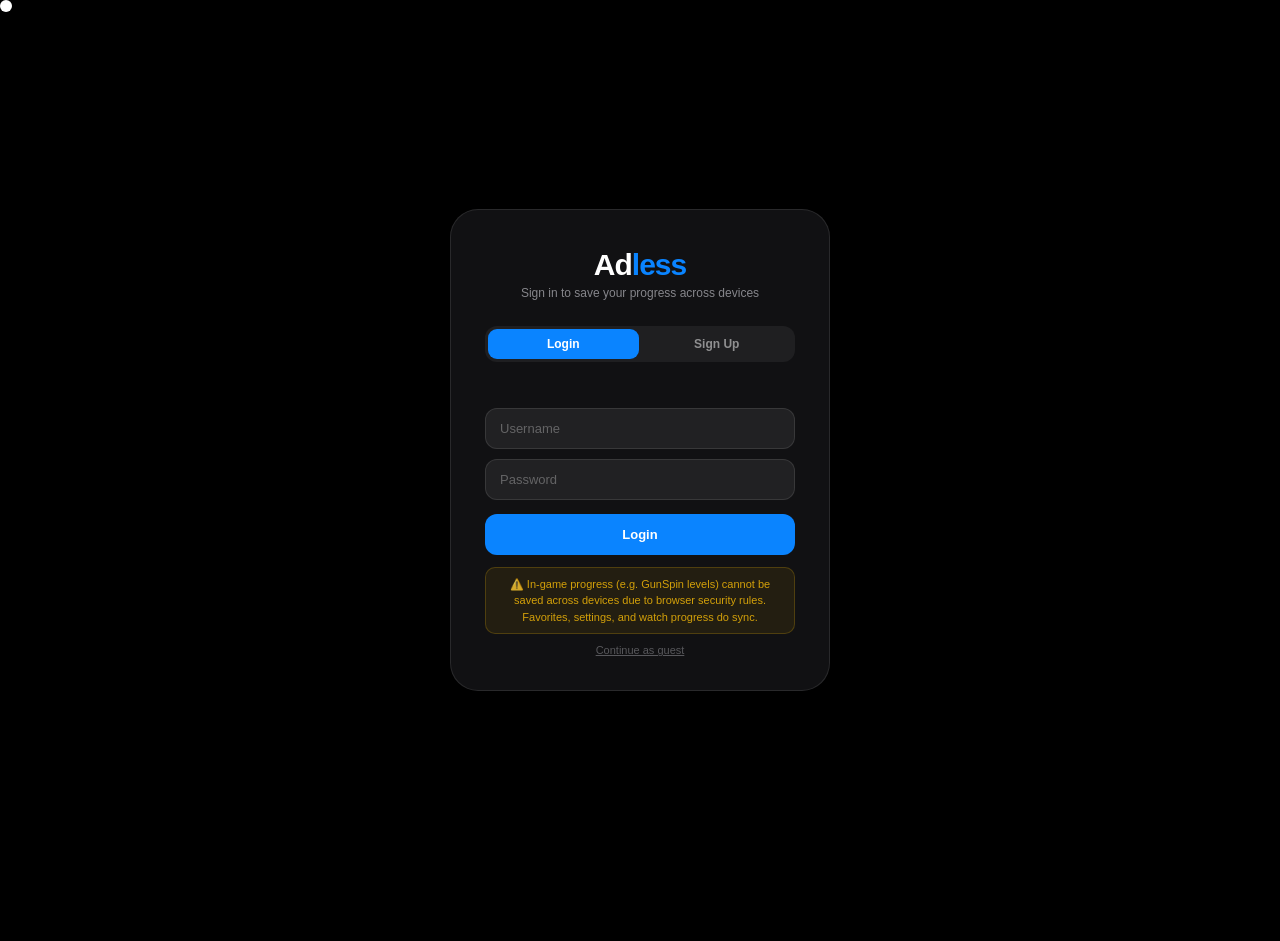
==== backupindex.html @ 1b3d0c7e "Rename index.html to backupindex.html" ====
<!DOCTYPE html>
<html lang="en">
<head>
<meta charset="UTF-8">
<meta name="viewport" content="width=device-width,initial-scale=1,maximum-scale=1,user-scalable=no">
<meta name="monetag" content="1df82bad195f71079a64922a54c503bc">
<!-- AdSense: uncomment once approved
<script async src="https://pagead2.googlesyndication.com/pagead/js/adsbygoogle.js?client=ca-pub-6457339866733979" crossorigin="anonymous"></script>
-->
<meta name="google-adsense-account" content="ca-pub-6457339866733979">
<!-- Google tag (gtag.js) -->
<script async src="https://www.googletagmanager.com/gtag/js?id=G-MNR0G49CZP"></script>
<script>
  window.dataLayer = window.dataLayer || [];
  function gtag(){dataLayer.push(arguments);}
  gtag("js", new Date());
  gtag("config", "G-MNR0G49CZP");
</script>
<link id="site-favicon" rel="icon" href="data:,">
<title>Adless OS</title>
<style>
/* Block AdSense auto-ads from injecting into game grid and cards */
#game-grid ins.adsbygoogle,#game-grid iframe[id*="google"],#game-grid div[id*="google"],#game-grid div[data-ad-status]{display:none!important;}
.card ins.adsbygoogle,.card iframe[id*="google"]{display:none!important;}
:root{--blue:#0a84ff;--red:#ff3b30;--text:#f5f5f7;--text2:#86868b;--glass:rgba(28,28,30,0.75);--border:rgba(255,255,255,0.1);--card:#1c1c1e;}
body.no-anim *,body.no-anim *::before,body.no-anim *::after{animation:none!important;transition:none!important;}
body.sys-cursor,body.sys-cursor *{cursor:auto!important;}
body.sys-cursor #cur{display:none!important;}
body.player-open #cur{display:none!important;}
body.player-open{cursor:none;}
body.player-open #player-bar,body.player-open #player-bar *{cursor:auto!important;}
body.player-open #player-bar button{cursor:pointer!important;}
body.player-open #score-modal,body.player-open #score-modal *{cursor:auto!important;}
body.player-open #profile-modal,body.player-open #profile-modal *{cursor:auto!important;}
body.inverted #app,body.inverted #player{filter:invert(1) hue-rotate(180deg);}
body.inverted #bgCanvas{filter:invert(1);}
body.inverted img{filter:invert(1) hue-rotate(180deg);}
*{box-sizing:border-box;cursor:none!important;}
button,a,[onclick],input,select,textarea,label{cursor:none!important;}
#login-screen,#login-screen *{cursor:auto!important;}
#login-screen button,.lb-btn,.lb-tab{cursor:pointer!important;}
#device-pick,#device-pick *{cursor:auto!important;}
#device-pick button,.dp-btn{cursor:pointer!important;}
#score-modal,#score-modal *{cursor:auto!important;}
#score-modal button{cursor:pointer!important;}
#profile-modal,#profile-modal *{cursor:auto!important;}
#profile-modal button{cursor:pointer!important;}
#ss-viewer{cursor:zoom-out!important;}
#badge-unlock *{cursor:none!important;}
body.sys-cursor,body.sys-cursor *{cursor:auto!important;}
body,html{margin:0;padding:0;width:100vw;height:100vh;overflow:hidden;background:#000;color:var(--text);font-family:-apple-system,BlinkMacSystemFont,sans-serif;cursor:none!important;}
#bgCanvas{position:fixed;inset:0;z-index:0;pointer-events:none;}
#bgLayer{position:fixed;inset:0;z-index:0;pointer-events:none;background-size:cover;background-position:center;opacity:0;transition:opacity .5s;}
#bgLayer.on{opacity:1;}
#cur{width:12px;height:12px;background:#fff;border-radius:50%;position:fixed;top:0;left:0;pointer-events:none;z-index:9999999;mix-blend-mode:difference;will-change:transform;}
body.g-hover #cur{width:44px;height:44px;margin:-16px 0 0 -16px;background:var(--blue);mix-blend-mode:normal;opacity:.4;transition:width .15s,height .15s;}
body.r-hover #cur{width:44px;height:44px;margin:-16px 0 0 -16px;background:var(--blue);mix-blend-mode:normal;opacity:.8;}
#app{display:grid;grid-template-columns:240px 1fr;width:100vw;height:100vh;position:relative;z-index:1;}
#ads-banner{position:fixed;top:0;left:0;right:0;z-index:9999;background:linear-gradient(90deg,rgba(10,132,255,.18),rgba(48,209,88,.1));border-bottom:1px solid rgba(10,132,255,.3);backdrop-filter:blur(12px);padding:9px 16px;display:flex;align-items:center;gap:10px;font-size:13px;color:var(--text);transition:transform .35s ease,opacity .35s ease;}
#ads-banner.banner-hidden{transform:translateY(-100%);opacity:0;pointer-events:none;}
#ads-banner .ab-text{flex:1;line-height:1.4;}
#ads-banner .ab-link{color:var(--blue);cursor:pointer!important;text-decoration:underline;white-space:nowrap;font-weight:600;}
#ads-banner .ab-close{background:rgba(255,255,255,.1);border:1px solid rgba(255,255,255,.15);color:var(--text);border-radius:8px;padding:5px 12px;font-size:12px;cursor:pointer!important;white-space:nowrap;flex-shrink:0;font-weight:600;}
#ads-banner .ab-close:hover{background:rgba(255,255,255,.2);}
body.banner-visible{padding-top:41px;}
aside{position:relative;background:rgba(0,0,0,.3);backdrop-filter:blur(30px);border-right:1px solid var(--border);padding:20px 16px;display:flex;flex-direction:column;overflow-y:auto;overflow-x:visible;}
.logo{font-size:22px;font-weight:800;margin-bottom:8px;padding-left:8px;flex-shrink:0;}
.sec-label{font-size:10px;color:var(--text2);text-transform:uppercase;letter-spacing:1.5px;margin:14px 0 4px 8px;font-weight:800;flex-shrink:0;}
.nav{padding:9px 12px;border-radius:10px;margin-bottom:2px;display:flex;align-items:center;gap:9px;font-size:12px;font-weight:500;transition:.15s;color:var(--text2);flex-shrink:0;}
.nav:hover{color:#fff;background:rgba(255,255,255,.05);}
.nav.active{background:var(--blue);color:#fff;}
.rand-btn{background:rgba(10,132,255,.15);color:var(--blue);border:1px solid rgba(10,132,255,.3);padding:11px;border-radius:12px;font-weight:700;text-align:center;font-size:12px;transition:.15s;flex-shrink:0;margin-top:12px;}
.rand-btn:hover{background:var(--blue);color:#fff;}
.view{display:none;height:100vh;overflow-y:auto;padding:22px;}
.view.active{display:block;}
header{display:flex;align-items:center;justify-content:space-between;margin-bottom:18px;padding-bottom:14px;border-bottom:1px solid var(--border);}
header h1{margin:0;font-size:20px;font-weight:800;}
header input{background:rgba(255,255,255,.08);color:#fff;border:none;border-radius:12px;padding:10px 14px;font-size:13px;outline:0;width:260px;}
.grid{display:grid;gap:14px;grid-template-columns:repeat(auto-fill,minmax(180px,1fr));}
.card{background:var(--glass);border-radius:16px;overflow:hidden;border:1px solid var(--border);transition:transform .15s,border-color .15s;position:relative;contain:layout style;}
.card:hover{transform:translateY(-3px);border-color:rgba(255,255,255,.25);}
.card img{width:100%;height:110px;object-fit:cover;pointer-events:none;background:#111;display:block;}
.card .info{padding:9px 12px 11px;}
.card .title{font-weight:600;font-size:12px;overflow:hidden;text-overflow:ellipsis;white-space:nowrap;width:85%;}
.tag{font-size:9px;text-transform:uppercase;font-weight:800;padding:2px 7px;border-radius:5px;margin-top:6px;display:inline-block;}
.tag-zone{color:#30d158;background:rgba(48,209,88,.12);}
.tag-builtin{color:#5ac8fa;background:rgba(90,200,250,.12);}
.tag-ai{color:#bf5af2;background:rgba(191,90,242,.12);}
.tag-apps{color:#ff9f0a;background:rgba(255,159,10,.12);}
.tag-movie{color:#ff9f0a;background:rgba(255,159,10,.12);}
.tag-show{color:#bf5af2;background:rgba(191,90,242,.12);}
.tag-fnf{color:#ff375f;background:rgba(255,55,95,.12);}
.tag-emulator{color:#40c8e0;background:rgba(64,200,224,.12);}
.fav-star{position:absolute;top:8px;right:8px;font-size:16px;color:rgba(255,255,255,.2);transition:.15s;z-index:10;line-height:1;}
.fav-star.on{color:#ffd60a;}
.featured-badge{position:absolute;top:8px;left:8px;background:rgba(10,132,255,.85);color:#fff;font-size:8px;font-weight:800;padding:2px 6px;border-radius:4px;text-transform:uppercase;}
/* ── SHELF MODE ── */
body.shelf-mode .grid{grid-template-columns:repeat(auto-fill,minmax(140px,1fr));gap:6px;}
body.shelf-mode .card{border-radius:10px;border:none;background:none;}
body.shelf-mode .card:hover{transform:scale(1.05);border-color:transparent;}
body.shelf-mode .card img{height:140px;border-radius:10px;object-fit:cover;}
body.shelf-mode .card .info{display:none;}
body.shelf-mode .card .featured-badge{display:none;}
body.shelf-mode .fav-star{font-size:14px;top:5px;right:5px;text-shadow:0 1px 4px rgba(0,0,0,.8);}
.pager{display:flex;align-items:center;justify-content:center;gap:5px;padding:18px 0 6px;flex-wrap:wrap;}
.pager button{background:rgba(255,255,255,.08);border:1px solid var(--border);color:var(--text2);padding:7px 12px;border-radius:8px;font-size:12px;font-weight:700;transition:.15s;min-width:36px;}
.pager button:hover{background:rgba(255,255,255,.15);color:#fff;}
.pager button.active{background:var(--blue);color:#fff;border-color:var(--blue);}
.pager button:disabled{opacity:.3;}
.pager .pg-info{font-size:11px;color:var(--text2);padding:0 4px;}
.loading-pulse{grid-column:1/-1;text-align:center;padding:40px;color:var(--text2);display:flex;align-items:center;justify-content:center;gap:10px;font-size:13px;}
.spinner{width:16px;height:16px;border-radius:50%;border:2px solid rgba(255,255,255,.1);border-top-color:var(--blue);animation:spin .7s linear infinite;}
@keyframes spin{to{transform:rotate(360deg);}}
.empty{grid-column:1/-1;text-align:center;padding:60px;color:var(--text2);font-size:14px;}
.ep-item{background:rgba(255,255,255,.05);border-radius:12px;padding:13px;border:1px solid var(--border);transition:.15s;display:flex;align-items:center;justify-content:space-between;margin-bottom:7px;}
.ep-item:hover{background:rgba(255,255,255,.1);transform:translateX(3px);}
.ep-num{color:var(--blue);font-weight:800;font-size:12px;margin-right:10px;}
.back-btn{background:rgba(255,255,255,.1);border:none;color:#fff;padding:7px 13px;border-radius:8px;font-weight:600;font-size:12px;margin-right:10px;display:inline-flex;align-items:center;gap:4px;}
.back-btn:hover{background:rgba(255,255,255,.18);}
#player{position:fixed;inset:0;background:#000;display:none;z-index:9999;flex-direction:column;}
#player.on{display:flex;}
#player-bar{height:40px;background:rgba(10,10,10,.95);border-bottom:1px solid rgba(255,255,255,.07);display:flex;align-items:center;padding:0 12px;gap:8px;flex-shrink:0;}
#player-title{font-size:13px;font-weight:700;flex:1;overflow:hidden;text-overflow:ellipsis;white-space:nowrap;}
.pbtn{background:rgba(255,255,255,.08);border:1px solid rgba(255,255,255,.12);color:#fff;padding:5px 11px;border-radius:6px;font-size:11px;font-weight:700;}
.pbtn:hover{background:rgba(255,255,255,.16);}
.pbtn.cls{background:rgba(196,43,28,.18);border-color:rgba(196,43,28,.3);}
.pbtn.cls:hover{background:#c42b1c;}
.pbtn.rand{background:rgba(10,132,255,.18);border-color:rgba(10,132,255,.3);color:var(--blue);}
.pbtn.rand:hover{background:var(--blue);color:#fff;}
#game-wrap{flex:1;display:flex;align-items:center;justify-content:center;background:#000;overflow:hidden;}
#game-frame{border:none;background:#000;display:block;}
/* Desktop default: fill full player */
#game-frame{width:100%;height:100%;}
/* Mobile portrait: 9:16 pillarboxed */
body.mobile-mode #game-frame{height:calc(100vh - 40px);width:calc((100vh - 40px) * 9 / 16);max-width:100vw;height:100%;}
/* Device picker */
#device-pick{position:fixed;inset:0;background:rgba(0,0,0,.88);backdrop-filter:blur(24px);z-index:2000000;display:flex;align-items:center;justify-content:center;}
#device-pick.gone{display:none;}
.dp-box{background:rgba(28,28,30,.98);border:1px solid rgba(255,255,255,.13);border-radius:26px;padding:38px 32px 32px;max-width:360px;width:92%;text-align:center;}
.dp-title{font-size:24px;font-weight:900;margin-bottom:6px;}
.dp-title span{color:var(--blue);}
.dp-sub{font-size:13px;color:var(--text2);line-height:1.55;margin-bottom:28px;}
.dp-btns{display:grid;grid-template-columns:1fr 1fr;gap:12px;}
.dp-btn{background:rgba(255,255,255,.06);border:2px solid rgba(255,255,255,.1);border-radius:18px;padding:22px 14px 18px;display:flex;flex-direction:column;align-items:center;gap:7px;transition:.18s;color:#fff;cursor:pointer!important;}
.dp-btn:hover{background:rgba(255,255,255,.11);border-color:rgba(255,255,255,.25);transform:translateY(-3px);}
.dp-icon{font-size:40px;line-height:1;}
.dp-lbl{font-size:14px;font-weight:800;}
.dp-hint{font-size:10px;color:var(--text2);margin-top:-2px;}
.s-sec{font-size:10px;color:var(--text2);text-transform:uppercase;letter-spacing:1.5px;font-weight:800;margin:0 0 8px 4px;}
.s-section{margin-bottom:24px;}
.s-row{background:var(--glass);border:1px solid var(--border);border-radius:14px;padding:13px 16px;display:flex;align-items:center;justify-content:space-between;margin-bottom:6px;}
.s-lbl{font-size:13px;font-weight:600;color:var(--text);}
.s-desc{font-size:11px;color:var(--text2);margin-top:2px;}
/* settings toggle reused for ads */
.s-toggle{position:relative;width:50px;height:28px;flex-shrink:0;}
.s-toggle input{opacity:0;width:0;height:0;position:absolute;}
.s-track{position:absolute;inset:0;background:rgba(255,255,255,.12);border-radius:28px;transition:.2s;border:1px solid var(--border);cursor:none;}
.s-track::before{content:'';position:absolute;width:20px;height:20px;left:3px;top:3px;background:#fff;border-radius:50%;transition:.2s;box-shadow:0 1px 4px rgba(0,0,0,.4);}
.s-toggle input:checked+.s-track{background:var(--blue);border-color:var(--blue);}
.s-toggle input:checked+.s-track::before{transform:translateX(22px);}
.s-toggle input:disabled+.s-track{opacity:.35;cursor:none;}
/* ad banners */
.ad-slot-inline{width:100%;display:flex;flex-direction:column;align-items:center;gap:4px;padding:6px 16px;margin:4px 0;}
.ad-slot-inline .ad-inner{min-height:70px;width:100%;max-width:680px;display:flex;align-items:center;justify-content:center;background:rgba(255,255,255,.025);border:1px dashed rgba(255,255,255,.07);border-radius:10px;overflow:hidden;position:relative;}
.ad-slot-inline .ad-hint{font-size:9px;color:rgba(255,255,255,.18);letter-spacing:.08em;cursor:none;background:none;border:none;padding:1px 0;}
.ad-slot-inline .ad-hint:hover{color:var(--blue);}
.ad-slot-inline .ad-tag{position:absolute;top:4px;right:6px;font-size:8px;color:rgba(255,255,255,.2);letter-spacing:.06em;pointer-events:none;}
.ad-banner{width:100%;display:flex;flex-direction:column;align-items:center;gap:4px;padding:8px 16px;background:rgba(255,255,255,.02);border-top:1px solid var(--border);border-bottom:1px solid var(--border);margin:8px 0;}
.ad-inner{min-height:90px;width:100%;max-width:728px;display:flex;align-items:center;justify-content:center;background:rgba(255,255,255,.03);border:1px dashed rgba(255,255,255,.08);border-radius:10px;overflow:hidden;}
.ad-placeholder{font-size:10px;color:var(--text2);letter-spacing:.08em;pointer-events:none;}
.ad-close-hint{font-size:10px;color:var(--text2);background:none;border:none;cursor:none;text-decoration:underline;padding:0;}
.ad-close-hint:hover{color:var(--blue);}
.ad-side{position:fixed;bottom:80px;right:12px;width:auto;padding:6px;border:1px solid var(--border);border-radius:12px;background:var(--card);box-shadow:0 4px 20px rgba(0,0,0,.4);z-index:100;flex-direction:column;gap:4px;}
.ad-side .ad-inner{min-height:120px;width:220px;}
.tog{position:relative;width:50px;height:28px;flex-shrink:0;}
.tog input{opacity:0;width:0;height:0;position:absolute;}
.tog-sl{position:absolute;inset:0;background:rgba(255,255,255,.12);border-radius:28px;transition:.2s;border:1px solid var(--border);}
.tog-sl::before{content:'';position:absolute;width:20px;height:20px;left:3px;top:3px;background:#fff;border-radius:50%;transition:.2s;box-shadow:0 1px 4px rgba(0,0,0,.4);}
.tog input:checked+.tog-sl{background:var(--blue);border-color:var(--blue);}
.tog input:checked+.tog-sl::before{transform:translateX(22px);}
.s-danger{background:rgba(255,59,48,.12);color:var(--red);border:1px solid rgba(255,59,48,.3);padding:8px 16px;border-radius:10px;font-weight:700;font-size:12px;transition:.15s;white-space:nowrap;flex-shrink:0;}
.s-danger:hover{background:var(--red);color:#fff;}
.stat-box{background:var(--glass);border:1px solid var(--border);border-radius:14px;padding:13px 16px;margin-bottom:7px;}
.stat-label{font-size:10px;color:var(--text2);font-weight:700;text-transform:uppercase;letter-spacing:1px;margin-bottom:5px;}
.stat-val{font-size:28px;font-weight:800;color:var(--blue);font-variant-numeric:tabular-nums;}
.stat-sub{font-size:11px;color:var(--text2);margin-top:2px;}
.stats-grid{display:grid;grid-template-columns:repeat(auto-fill,minmax(130px,1fr));gap:7px;margin-bottom:7px;}
.color-grid{display:flex;flex-wrap:wrap;gap:7px;margin-top:5px;}
.color-dot{width:36px;height:36px;border-radius:50%;border:3px solid transparent;transition:.12s;flex-shrink:0;position:relative;}
.color-dot:hover{transform:scale(1.1);}
.color-dot.on{border-color:#fff;transform:scale(1.1);}
.color-dot.on::after{content:'✓';position:absolute;inset:0;display:flex;align-items:center;justify-content:center;font-size:13px;font-weight:800;color:#fff;}
.bg-swatches{display:flex;flex-wrap:wrap;gap:6px;margin-top:7px;}
.bg-dot{width:32px;height:32px;border-radius:50%;border:2px solid transparent;transition:.12s;flex-shrink:0;}
.bg-dot:hover,.bg-dot.on{transform:scale(1.15);border-color:#fff;}
.bg-gradients{display:grid;grid-template-columns:repeat(auto-fill,minmax(110px,1fr));gap:6px;margin-top:7px;}
.bg-grad{height:44px;border-radius:10px;border:2px solid transparent;font-size:10px;font-weight:700;color:rgba(255,255,255,.9);text-shadow:0 1px 3px rgba(0,0,0,.6);transition:.15s;display:flex;align-items:center;justify-content:center;}
.bg-grad:hover,.bg-grad.on{transform:scale(1.03);border-color:#fff;}
.bg-custom-row{display:flex;align-items:center;gap:10px;margin-top:7px;}
.bg-pick{width:38px;height:38px;border-radius:10px;border:1px solid var(--border);padding:2px;background:none;}
.bg-pick::-webkit-color-swatch-wrapper{padding:0;}
.bg-pick::-webkit-color-swatch{border-radius:8px;border:none;}
.bg-reset{background:rgba(255,255,255,.07);color:var(--text2);border:1px solid var(--border);padding:6px 12px;border-radius:8px;font-size:11px;font-weight:600;transition:.15s;}
.bg-reset:hover{background:rgba(255,255,255,.13);color:#fff;}
#toast{position:fixed;bottom:24px;left:50%;transform:translateX(-50%) translateY(70px);background:rgba(28,28,30,.97);border:1px solid var(--border);backdrop-filter:blur(20px);color:#fff;padding:10px 20px;border-radius:30px;font-size:12px;font-weight:600;z-index:99999;transition:transform .25s;pointer-events:none;}
#toast.on{transform:translateX(-50%) translateY(0);}
#confirm{position:fixed;inset:0;background:rgba(0,0,0,.7);backdrop-filter:blur(10px);z-index:99998;display:none;align-items:center;justify-content:center;}
#confirm.on{display:flex;}
.confirm-box{background:rgba(28,28,30,.98);border:1px solid var(--border);border-radius:20px;padding:26px;max-width:310px;width:90%;text-align:center;}
.confirm-box h3{margin:0 0 7px;font-size:16px;}
.confirm-box p{margin:0 0 16px;font-size:12px;color:var(--text2);line-height:1.5;}
.confirm-btns{display:flex;gap:8px;justify-content:center;}
.c-cancel{background:rgba(255,255,255,.1);color:#fff;border:1px solid var(--border);padding:8px 18px;border-radius:10px;font-weight:600;font-size:13px;transition:.15s;}
.c-cancel:hover{background:rgba(255,255,255,.17);}
.c-ok{background:var(--red);color:#fff;border:none;padding:8px 18px;border-radius:10px;font-weight:700;font-size:13px;transition:.15s;}
.c-ok:hover{opacity:.85;}
.nav.discord-btn{color:#7289da;background:rgba(114,137,218,.08);border:1px solid rgba(114,137,218,.2);}
.nav.discord-btn:hover{color:#fff;background:#7289da;border-color:#7289da;}
#chat-frame{width:100%;height:calc(100vh - 100px);border:none;border-radius:16px;overflow:hidden;}
#gp-progress{position:fixed;bottom:0;left:0;right:0;height:3px;background:transparent;z-index:99997;pointer-events:none;}
#gp-bar{height:100%;background:var(--blue);width:0%;transition:width .2s;}
/* ── STARTUP LOADER ── */
#boot-screen{position:fixed;inset:0;background:#000;z-index:999999;display:flex;flex-direction:column;align-items:center;justify-content:center;gap:18px;transition:opacity .5s;}
#boot-screen.fade{opacity:0;pointer-events:none;}
.boot-logo{font-size:38px;font-weight:900;letter-spacing:-1px;color:#fff;}
.boot-logo span{color:var(--blue);}
.boot-sub{font-size:13px;color:var(--text2);font-weight:500;}
.boot-bar-wrap{width:220px;height:3px;background:rgba(255,255,255,.1);border-radius:3px;overflow:hidden;}
.boot-bar{height:100%;background:var(--blue);width:0%;transition:width .3s;}
.boot-status{font-size:11px;color:var(--text2);min-height:16px;}
/* ── GAME LOADING OVERLAY ── */
#game-loader{position:fixed;inset:0;background:rgba(0,0,0,.92);z-index:9998;display:none;flex-direction:column;align-items:center;justify-content:center;gap:14px;backdrop-filter:blur(10px);}
#game-loader.on{display:flex;}
.gl-spinner{width:44px;height:44px;border-radius:50%;border:3px solid rgba(255,255,255,.1);border-top-color:var(--blue);animation:spin .7s linear infinite;}
.gl-title{font-size:15px;font-weight:700;color:#fff;max-width:300px;text-align:center;}
.gl-sub{font-size:12px;color:var(--text2);}
.dp-btn .dp-lbl{font-size:13px;font-weight:700;}
.dp-btn .dp-sub{font-size:10px;color:var(--text2);}
.dp-btn.selected{border-color:var(--blue);background:rgba(10,132,255,.15);}
/* ── POINTER LOCK ── */
#lock-hint{position:fixed;top:50px;left:50%;transform:translateX(-50%);background:rgba(0,0,0,.82);border:1px solid rgba(255,255,255,.15);backdrop-filter:blur(12px);color:#fff;padding:8px 18px;border-radius:20px;font-size:11px;font-weight:600;z-index:10000;pointer-events:none;opacity:0;transition:opacity .3s;white-space:nowrap;}
#lock-hint.on{opacity:1;}
#lock-btn{background:rgba(255,255,255,.08);border:1px solid rgba(255,255,255,.12);color:var(--text2);padding:5px 11px;border-radius:6px;font-size:11px;font-weight:700;transition:.15s;}
#lock-btn:hover{background:rgba(255,255,255,.16);color:#fff;}
#lock-btn.locked{background:rgba(10,132,255,.18);border-color:rgba(10,132,255,.3);color:var(--blue);}
/* ── LIVE CHAT ── */
#chat-view{flex-direction:column;padding:0!important;}
#chat-view.active{display:flex!important;}
#chat-view header{padding:16px 20px;flex-shrink:0;}
#chat-messages{flex:1;overflow-y:auto;padding:12px 16px;display:flex;flex-direction:column;gap:8px;min-height:0;}
.chat-bar-wrap{padding:10px 16px 14px;flex-shrink:0;border-top:1px solid rgba(255,255,255,.07);}
.chat-input-row{display:flex;gap:8px;margin-top:6px;}
#chat-typing-indicator{font-size:11px;color:var(--text2);min-height:16px;display:block;}
.chat-tabs{display:flex;gap:6px;}
.chat-tab{background:rgba(255,255,255,.07);border:1px solid rgba(255,255,255,.1);color:var(--text2);border-radius:10px;padding:6px 14px;font-size:11px;font-weight:700;cursor:none;transition:.15s;}
.chat-tab.active{background:var(--blue);color:#fff;border-color:var(--blue);}
.chat-msg{display:flex;gap:10px;align-items:flex-start;animation:fadeIn .2s ease;}
.chat-msg.me{flex-direction:row-reverse;}
.chat-av{font-size:20px;flex-shrink:0;width:34px;height:34px;background:rgba(255,255,255,.07);border-radius:50%;display:flex;align-items:center;justify-content:center;}
.chat-bubble{background:rgba(255,255,255,.07);border:1px solid rgba(255,255,255,.08);border-radius:14px;padding:8px 12px;max-width:70%;word-break:break-word;}
.chat-msg.me .chat-bubble{background:rgba(10,132,255,.25);border-color:rgba(10,132,255,.3);}
.chat-name{font-size:10px;font-weight:800;color:var(--blue);margin-bottom:3px;}
.chat-msg.me .chat-name{text-align:right;color:rgba(10,132,255,.7);}
.chat-text{font-size:13px;line-height:1.4;}
.chat-time{font-size:9px;color:var(--text2);margin-top:3px;opacity:.6;}
.chat-msg.me .chat-time{text-align:right;}
.chat-system{text-align:center;font-size:11px;color:var(--text2);opacity:.5;padding:4px 0;}
/* ── FRIENDS ── */
.friend-card{display:flex;align-items:center;gap:10px;background:rgba(255,255,255,.05);border:1px solid rgba(255,255,255,.08);border-radius:14px;padding:10px 14px;margin-bottom:8px;}
.friend-card .fc-av{font-size:24px;}
.friend-card .fc-name{font-size:13px;font-weight:700;flex:1;}
.friend-card .fc-status{font-size:10px;color:var(--text2);}
.friend-card .fc-btns{display:flex;gap:6px;}
.fc-btn{background:rgba(255,255,255,.08);border:1px solid rgba(255,255,255,.12);color:#fff;border-radius:8px;padding:5px 12px;font-size:11px;font-weight:700;cursor:none;transition:.15s;}
.fc-btn:hover{background:rgba(255,255,255,.15);}
.fc-btn.accept{background:rgba(48,209,88,.15);border-color:rgba(48,209,88,.3);color:#30d158;}
.fc-btn.decline{background:rgba(255,55,95,.1);border-color:rgba(255,55,95,.2);color:#ff375f;}
.fc-btn.add{background:rgba(10,132,255,.15);border-color:rgba(10,132,255,.3);color:var(--blue);}
.fc-empty{font-size:12px;color:var(--text2);opacity:.5;padding:10px 0;}
.msg-report-btn{font-size:10px;color:var(--text2);cursor:none;margin-left:6px;opacity:.4;transition:.15s;vertical-align:middle;}
.msg-report-btn:hover{opacity:1;color:#ff375f;}
/* ── GROUP CHAT ── */
#group-view{flex-direction:column;padding:0!important;}
#group-view.active{display:flex!important;}
#grp-messages{flex:1;overflow-y:auto;padding:12px 16px;display:flex;flex-direction:column;gap:8px;min-height:0;}
.grp-card{display:flex;align-items:center;gap:12px;background:rgba(255,255,255,.04);border:1px solid rgba(255,255,255,.08);border-radius:12px;padding:12px;cursor:none;transition:.15s;position:relative;}
.grp-card:hover{background:rgba(255,255,255,.07);border-color:rgba(255,255,255,.15);}
.grp-av{font-size:26px;flex-shrink:0;}
.grp-info{flex:1;min-width:0;}
.grp-name{font-size:13px;font-weight:800;}
.grp-meta{font-size:11px;color:var(--text2);margin-top:1px;}
.grp-preview{font-size:11px;color:var(--text2);margin-top:3px;overflow:hidden;text-overflow:ellipsis;white-space:nowrap;}
.grp-unread{background:#ff375f;color:#fff;font-size:9px;font-weight:900;min-width:18px;height:18px;border-radius:9px;display:flex;align-items:center;justify-content:center;padding:0 4px;}
.grp-pick-item{display:flex;align-items:center;gap:10px;padding:8px 10px;border-radius:10px;background:rgba(255,255,255,.04);border:1px solid rgba(255,255,255,.08);cursor:none;transition:.15s;}
.grp-pick-item.sel{background:rgba(10,132,255,.15);border-color:rgba(10,132,255,.35);}
.grp-pick-av{font-size:18px;}
.grp-av-opt{font-size:22px;width:38px;height:38px;display:flex;align-items:center;justify-content:center;border-radius:10px;cursor:none;border:2px solid transparent;transition:.15s;}
.grp-av-opt.sel{border-color:var(--blue);background:rgba(10,132,255,.15);}
.member-row{display:flex;align-items:center;gap:10px;padding:8px 0;border-bottom:1px solid rgba(255,255,255,.05);}
.member-row:last-child{border-bottom:none;}
.member-crown{font-size:10px;color:#ffd60a;margin-left:4px;}
/* ── NOTIFICATIONS ── */
.notif-bell{position:relative;background:none;border:none;font-size:16px;cursor:none;padding:2px 4px;border-radius:7px;transition:.15s;color:#fff;}
.notif-bell:hover{background:rgba(255,255,255,.1);}
#notif-badge{position:absolute;top:-3px;right:-3px;background:#ff375f;color:#fff;font-size:8px;font-weight:900;min-width:14px;height:14px;border-radius:7px;display:flex;align-items:center;justify-content:center;padding:0 3px;line-height:1;}
#notif-panel{position:fixed;top:60px;left:252px;width:310px;max-height:80vh;background:#1c1c1e;border:1px solid rgba(255,255,255,.15);border-radius:16px;box-shadow:0 20px 60px rgba(0,0,0,.8);z-index:999999;overflow:hidden;display:flex;flex-direction:column;color:#f5f5f7;}
.notif-header{display:flex;align-items:center;justify-content:space-between;padding:12px 14px;border-bottom:1px solid rgba(255,255,255,.1);background:#1c1c1e;color:#f5f5f7;flex-shrink:0;}
#notif-list{overflow-y:auto;flex:1;max-height:360px;min-height:60px;color:#f5f5f7;}
.notif-item{display:flex;gap:10px;padding:10px 14px;border-bottom:1px solid rgba(255,255,255,.06);cursor:none;transition:.15s;position:relative;color:#f5f5f7;}
.notif-item:hover{background:rgba(255,255,255,.05);}
.notif-item.unread{background:rgba(10,132,255,.07);}
.notif-item.unread::before{content:'';position:absolute;left:5px;top:50%;transform:translateY(-50%);width:5px;height:5px;border-radius:50%;background:var(--blue);}
.notif-icon{font-size:20px;flex-shrink:0;margin-top:1px;}
.notif-body{flex:1;min-width:0;}
.notif-title{font-size:12px;font-weight:700;line-height:1.3;}
.notif-text{font-size:11px;color:var(--text2);margin-top:2px;line-height:1.3;overflow:hidden;text-overflow:ellipsis;white-space:nowrap;}
.notif-time{font-size:9px;color:var(--text2);margin-top:3px;opacity:.6;}
.notif-empty{padding:24px;text-align:center;color:var(--text2);font-size:12px;}
/* ── REPORTS ── */
.report-card{background:rgba(255,255,255,.04);border:1px solid rgba(255,255,255,.08);border-radius:12px;padding:12px;margin-bottom:8px;}
.report-card.open{border-color:rgba(255,55,95,.25);}
.report-card.resolved{border-color:rgba(48,209,88,.2);}
.report-card.dismissed{opacity:.5;}
.report-type{font-size:9px;font-weight:900;letter-spacing:.5px;padding:2px 7px;border-radius:6px;display:inline-block;margin-bottom:6px;}
.report-type.user{background:rgba(255,159,10,.2);color:#ff9f0a;}
.report-type.message{background:rgba(10,132,255,.2);color:var(--blue);}
.report-type.dm{background:rgba(175,82,222,.2);color:#af52de;}
.report-reason-btn{background:rgba(255,255,255,.06);border:1px solid rgba(255,255,255,.1);color:#fff;border-radius:8px;padding:8px 10px;font-size:11px;font-weight:700;cursor:none;transition:.15s;text-align:center;}
.report-reason-btn:hover,.report-reason-btn.sel{background:rgba(255,55,95,.2);border-color:rgba(255,55,95,.4);color:#ff375f;}
/* ── SPOTLIGHT BANNER ── */
#spotlight-banner{display:flex;gap:10px;padding:0 16px 10px;flex-wrap:wrap;}
.spot-card{flex:1;min-width:200px;border-radius:14px;overflow:hidden;position:relative;cursor:none;border:2px solid transparent;transition:.2s;}
.spot-card.gotw{border-color:var(--blue);background:linear-gradient(135deg,rgba(10,132,255,.15),rgba(10,132,255,.05));}
.spot-card.gotm{border-color:#ff9f0a;background:linear-gradient(135deg,rgba(255,159,10,.15),rgba(255,159,10,.05));}
.spot-card:hover{transform:translateY(-2px);box-shadow:0 8px 24px rgba(0,0,0,.4);}
.spot-img{width:100%;height:110px;object-fit:cover;display:block;}
.spot-body{padding:8px 10px 10px;}
.spot-badge{font-size:9px;font-weight:900;letter-spacing:.5px;padding:2px 7px;border-radius:6px;display:inline-block;margin-bottom:4px;}
.spot-badge.week{background:var(--blue);color:#fff;}
.spot-badge.month{background:#ff9f0a;color:#000;}
.spot-title{font-size:13px;font-weight:800;line-height:1.2;}
.spot-sub{font-size:10px;color:var(--text2);margin-top:2px;}
/* ── OWNER PANEL ── */
.nav.owner-btn{color:#ffd60a;background:rgba(255,214,10,.08);border:1px solid rgba(255,214,10,.2);}
.nav.owner-btn:hover{color:#fff;background:rgba(255,214,10,.2);}
.owner-badge{background:linear-gradient(135deg,#ffd60a,#ff9500);color:#000;font-size:9px;font-weight:900;padding:2px 6px;border-radius:6px;margin-left:5px;vertical-align:middle;}
.admin-user-card{display:flex;align-items:center;gap:10px;background:rgba(255,255,255,.04);border:1px solid rgba(255,255,255,.08);border-radius:12px;padding:10px 12px;margin-bottom:6px;}
.admin-user-card.banned{border-color:rgba(255,55,95,.3);background:rgba(255,55,95,.05);}
.admin-user-card.suspended{border-color:rgba(255,159,10,.3);background:rgba(255,159,10,.05);}
.auc-info{flex:1;}
.auc-name{font-size:13px;font-weight:700;}
.auc-meta{font-size:10px;color:var(--text2);}
.auc-btns{display:flex;gap:5px;flex-wrap:wrap;justify-content:flex-end;}
.auc-btn{background:rgba(255,255,255,.07);border:1px solid rgba(255,255,255,.12);color:#fff;border-radius:7px;padding:4px 10px;font-size:10px;font-weight:700;cursor:none;transition:.15s;}
.auc-btn:hover{opacity:.8;}
/* ── LEADERBOARD ── */
.lb-row{display:flex;align-items:center;gap:12px;padding:10px 14px;border-radius:12px;background:var(--glass);border:1px solid var(--border);margin-bottom:7px;transition:.15s;cursor:none;}
.lb-row:hover{border-color:rgba(10,132,255,.3);background:rgba(10,132,255,.05);}
.lb-rank{font-size:18px;font-weight:900;width:32px;text-align:center;flex-shrink:0;}
.lb-rank.gold{color:#ffd60a;text-shadow:0 0 12px rgba(255,214,10,.5);}
.lb-rank.silver{color:#c0c0c0;}
.lb-rank.bronze{color:#cd7f32;}
.lb-av{font-size:22px;flex-shrink:0;}
.lb-info{flex:1;min-width:0;}
.lb-uname{font-size:14px;font-weight:700;white-space:nowrap;overflow:hidden;text-overflow:ellipsis;}
.lb-game{font-size:11px;color:var(--text2);margin-top:1px;}
.lb-score{font-size:18px;font-weight:800;color:#ffd60a;flex-shrink:0;}
.lb-flag{background:none;border:1px solid rgba(255,159,10,.3);color:#ff9f0a;border-radius:6px;padding:3px 8px;font-size:11px;cursor:none;flex-shrink:0;}
/* ── BADGES ── */
.badge-grid{display:flex;flex-wrap:wrap;gap:8px;}
.badge-chip{display:flex;align-items:center;gap:6px;background:var(--glass);border:1px solid var(--border);border-radius:10px;padding:6px 10px;font-size:12px;cursor:none;transition:.15s;}
.rank-badge-chip{display:inline-flex;align-items:center;gap:7px;border-radius:12px;padding:7px 13px;font-size:12px;font-weight:700;border:1px solid;margin:3px;}
.rank-badge-chip.rank-1{background:rgba(255,214,10,.12);border-color:rgba(255,214,10,.4);color:#ffd60a;}
.rank-badge-chip.rank-2{background:rgba(180,180,180,.1);border-color:rgba(180,180,180,.35);color:#c0c0c0;}
.rank-badge-chip.rank-3{background:rgba(205,127,50,.12);border-color:rgba(205,127,50,.4);color:#cd7f32;}
.rank-badge-chip .rb-score{font-size:10px;opacity:.75;font-weight:600;}
.badge-chip:hover{border-color:rgba(255,214,10,.4);background:rgba(255,214,10,.05);}
.badge-chip .be{font-size:18px;}
.badge-chip .bn{font-weight:600;}
.badge-chip.locked{opacity:.35;filter:grayscale(1);}
/* ── PROFILE MODAL ── */
.pm-av{font-size:52px;text-align:center;margin-bottom:8px;}
.pm-name{font-size:20px;font-weight:800;text-align:center;}
.pm-uname{font-size:13px;color:var(--text2);text-align:center;margin-bottom:16px;}
.pm-stats{display:grid;grid-template-columns:repeat(3,1fr);gap:8px;margin-bottom:16px;}
.pm-stat{background:var(--glass);border:1px solid var(--border);border-radius:12px;padding:10px;text-align:center;}
.pm-stat-val{font-size:18px;font-weight:800;}
.pm-stat-lbl{font-size:10px;color:var(--text2);margin-top:2px;}
/* ── SCORE REVIEW ── */
.sr-card{background:var(--glass);border:1px solid var(--border);border-radius:14px;padding:14px;margin-bottom:10px;}
.sr-card .sr-top{display:flex;align-items:center;gap:10px;margin-bottom:10px;}
.sr-card .sr-score{font-size:22px;font-weight:900;color:#ffd60a;}
.sr-card .sr-game{font-size:12px;color:var(--text2);}
.sr-card .sr-ss{width:100%;border-radius:8px;cursor:none;max-height:160px;object-fit:cover;margin-bottom:10px;border:1px solid rgba(255,255,255,.1);}
.sr-card .sr-btns{display:flex;gap:8px;flex-wrap:wrap;}
.auc-btn.red{background:rgba(255,55,95,.15);border-color:rgba(255,55,95,.3);color:#ff375f;}
.auc-btn.yellow{background:rgba(255,159,10,.15);border-color:rgba(255,159,10,.3);color:#ff9f0a;}
.auc-btn.green{background:rgba(48,209,88,.15);border-color:rgba(48,209,88,.3);color:#30d158;}
.auc-btn.blue{background:rgba(10,132,255,.15);border-color:rgba(10,132,255,.3);color:var(--blue);}
.admin-chat-msg{display:flex;align-items:flex-start;gap:8px;padding:8px;border-radius:10px;background:rgba(255,255,255,.03);border:1px solid rgba(255,255,255,.06);margin-bottom:6px;}
.admin-chat-msg .acm-content{flex:1;font-size:12px;}
.admin-chat-msg .acm-user{font-weight:700;color:var(--blue);}
.admin-chat-msg .acm-time{font-size:10px;color:var(--text2);}
/* ── DM VIEW ── */
#dm-view{flex-direction:column;padding:0!important;}
#dm-view.active{display:flex!important;}
#dm-messages{flex:1;overflow-y:auto;padding:12px 16px;display:flex;flex-direction:column;gap:8px;min-height:0;}
.dm-date-sep{text-align:center;font-size:10px;color:var(--text2);opacity:.5;margin:8px 0;}
.fc-btn.msg{background:rgba(10,132,255,.15);border-color:rgba(10,132,255,.3);color:var(--blue);position:relative;}
.fc-unread{position:absolute;top:-4px;right:-4px;background:#ff375f;color:#fff;font-size:9px;font-weight:800;width:16px;height:16px;border-radius:50%;display:flex;align-items:center;justify-content:center;}
/* ── WATCH PROGRESS ── */
.watch-badge{position:absolute;top:8px;left:8px;background:rgba(48,209,88,.85);color:#fff;font-size:8px;font-weight:800;padding:2px 7px;border-radius:4px;text-transform:uppercase;z-index:2;}
.ep-current{border-color:var(--blue)!important;background:rgba(10,132,255,.08)!important;}
/* ── TAB CLOAKER ── */
.cloak-grid{display:grid;grid-template-columns:repeat(auto-fill,minmax(80px,1fr));gap:8px;}
.cloak-btn{background:rgba(255,255,255,.05);border:1px solid rgba(255,255,255,.1);border-radius:12px;padding:10px 6px 8px;display:flex;flex-direction:column;align-items:center;gap:6px;transition:.15s;cursor:none;color:#fff;}
.cloak-btn:hover{background:rgba(255,255,255,.1);border-color:rgba(255,255,255,.2);transform:translateY(-2px);}
.cloak-btn.active{border-color:var(--blue);background:rgba(10,132,255,.15);}
.cloak-btn img{width:24px;height:24px;object-fit:contain;border-radius:4px;}
.cloak-btn span{font-size:10px;font-weight:700;text-align:center;line-height:1.2;color:var(--text2);}
/* ── LOGIN SCREEN ── */
#login-screen{position:fixed;inset:0;background:#000;z-index:3000000;display:flex;align-items:center;justify-content:center;}
#login-screen.gone{display:none;}
.lb{background:rgba(18,18,20,.98);border:1px solid rgba(255,255,255,.1);border-radius:28px;padding:38px 34px 34px;width:92%;max-width:380px;text-align:center;}
.lb-logo{font-size:30px;font-weight:900;letter-spacing:-1px;color:#fff;margin-bottom:4px;}
.lb-logo span{color:var(--blue);}
.lb-sub{font-size:12px;color:var(--text2);margin-bottom:26px;}
.lb-tabs{display:flex;background:rgba(255,255,255,.06);border-radius:12px;padding:3px;gap:3px;margin-bottom:20px;}
.lb-tab{flex:1;padding:8px;border-radius:9px;font-size:12px;font-weight:700;color:rgba(255,255,255,.5);transition:.15s;border:none;background:none;cursor:none;}
.lb-tab.active{background:var(--blue);color:#fff;}
.lb-field{width:100%;background:rgba(255,255,255,.07);border:1px solid rgba(255,255,255,.1);border-radius:12px;padding:12px 14px;font-size:13px;color:#fff;outline:none;margin-bottom:10px;box-sizing:border-box;transition:.15s;font-family:inherit;}
.lb-field:focus{border-color:var(--blue);}
.lb-field::placeholder{color:rgba(255,255,255,.3);}
.lb-av-row{display:flex;flex-wrap:wrap;gap:8px;justify-content:center;margin-bottom:16px;}
.lb-av{font-size:24px;width:44px;height:44px;border-radius:50%;border:2px solid rgba(255,255,255,.1);background:rgba(255,255,255,.06);display:flex;align-items:center;justify-content:center;cursor:none;transition:.15s;}
.lb-av:hover{border-color:rgba(255,255,255,.3);}
.lb-av.sel{border-color:var(--blue);background:rgba(10,132,255,.2);}
.lb-btn{width:100%;background:var(--blue);color:#fff;border:none;border-radius:12px;padding:13px;font-size:13px;font-weight:800;cursor:none;transition:.15s;margin-top:4px;}
.lb-btn:hover{opacity:.88;}
.lb-btn:disabled{opacity:.4;cursor:not-allowed!important;}
.lb-err{font-size:11px;color:#ff375f;margin-bottom:10px;min-height:16px;}
.lb-ok{font-size:11px;color:#30d158;margin-bottom:10px;min-height:16px;}
/* sidebar user chip */
#user-chip{display:flex;align-items:center;gap:8px;background:rgba(255,255,255,.06);border:1px solid rgba(255,255,255,.1);border-radius:12px;padding:8px 10px;margin-bottom:10px;}
#user-chip .uc-av{font-size:20px;}
#user-chip .uc-name{font-size:12px;font-weight:700;flex:1;overflow:hidden;text-overflow:ellipsis;white-space:nowrap;}
#user-chip .uc-out{background:none;border:none;color:var(--text2);font-size:11px;font-weight:700;cursor:none;padding:2px 6px;border-radius:6px;transition:.15s;}
#user-chip .uc-out:hover{color:#ff375f;}
::-webkit-scrollbar{width:5px;}
::-webkit-scrollbar-track{background:transparent;}
::-webkit-scrollbar-thumb{background:rgba(255,255,255,.15);border-radius:3px;}
</style>
</head>
<body>
<div id="cur"></div>
<canvas id="bgCanvas"></canvas>
<div id="bgLayer"></div>
<div id="gp-progress"><div id="gp-bar"></div></div>

<!-- LOGIN SCREEN -->
<div id="login-screen">
  <div class="lb">
    <div class="lb-logo">Ad<span>less</span></div>
    <div class="lb-sub">Sign in to save your progress across devices</div>
    <div class="lb-tabs">
      <button class="lb-tab active" onclick="lbTab('login')">Login</button>
      <button class="lb-tab" onclick="lbTab('signup')">Sign Up</button>
    </div>
    <div id="lb-err" class="lb-err"></div>
    <input id="lb-user" class="lb-field" placeholder="Username" maxlength="20" autocomplete="off" spellcheck="false">
    <input id="lb-pass" class="lb-field" type="password" placeholder="Password" autocomplete="off">
    <div id="lb-av-wrap" style="display:none">
      <div style="font-size:11px;color:var(--text2);margin-bottom:8px;">Pick an avatar</div>
      <div class="lb-av-row" id="lb-av-row"></div>
    </div>
    <button class="lb-btn" id="lb-submit" onclick="lbSubmit()">Login</button>
    <div style="margin-top:12px;background:rgba(255,193,7,.08);border:1px solid rgba(255,193,7,.2);border-radius:10px;padding:8px 12px;font-size:11px;color:rgba(255,193,7,.8);line-height:1.5;">
      ⚠️ In-game progress (e.g. GunSpin levels) cannot be saved across devices due to browser security rules. Favorites, settings, and watch progress do sync.
    </div>
    <div style="margin-top:10px;font-size:11px;color:var(--text2);">
      <span style="cursor:none;text-decoration:underline;opacity:.6" onclick="lbGuest()">Continue as guest</span>
    </div>
  </div>
</div>

<!-- DEVICE PICKER -->
<div id="device-pick">
  <div class="dp-box">
    <div class="dp-title">Welcome to <span>Adless</span> 🛡️</div>
    <div class="dp-sub">What device are you on?<br>We'll optimise the game player layout for you.</div>
    <div class="dp-btns">
      <button class="dp-btn" onclick="setDevice('desktop')">
        <span class="dp-icon">🖥️</span>
        <span class="dp-lbl">Computer</span>
        <span class="dp-hint">Widescreen 16:9</span>
      </button>
      <button class="dp-btn" onclick="setDevice('mobile')">
        <span class="dp-icon">📱</span>
        <span class="dp-lbl">Mobile</span>
        <span class="dp-hint">Portrait 9:16</span>
      </button>
    </div>
  </div>
</div>

<!-- BOOT SCREEN -->
<div id="boot-screen">
  <div class="boot-logo">Ad<span>less</span></div>
  <div class="boot-sub">Loading your game hub...</div>
  <div class="boot-bar-wrap"><div class="boot-bar" id="boot-bar"></div></div>
  <div class="boot-status" id="boot-status">Initializing…</div>
</div>

<!-- GAME LOADING OVERLAY -->
<div id="game-loader">
  <div class="gl-spinner"></div>
  <div class="gl-title" id="gl-title">Loading game…</div>
  <div class="gl-sub">This may take a few seconds</div>
  <button onclick="document.getElementById('game-loader').classList.remove('on')" style="margin-top:8px;background:rgba(255,255,255,.1);border:1px solid rgba(255,255,255,.2);color:#fff;padding:8px 20px;border-radius:10px;font-size:12px;font-weight:700;">Skip ›</button>
</div>
<div id="confirm">
  <div class="confirm-box">
    <h3 id="conf-title">Are you sure?</h3>
    <p id="conf-msg">This cannot be undone.</p>
    <div class="confirm-btns">
      <button class="c-cancel" onclick="closeConfirm()">Cancel</button>
      <button class="c-ok" id="conf-ok">Confirm</button>
    </div>
  </div>
</div>
<div id="toast">✓ Done</div>
<div id="ads-banner" class="banner-hidden">
  <span style="font-size:18px;flex-shrink:0">📢</span>
  <span class="ab-text">We use <strong>optional ads</strong> to help keep Adless OS running smoothly. You can remove them anytime in <span class="ab-link" onclick="dismissAdsBanner(true)">Settings</span>.</span>
  <button class="ab-close" onclick="dismissAdsBanner(false)">✕ Got it</button>
</div>
<div id="app">
  <aside>
    <div class="logo">Adless</div>
    <div id="user-chip" style="display:none">
      <span class="uc-av" id="uc-av">👤</span>
      <span class="uc-name" id="uc-name">Guest</span>
      <button class="notif-bell" id="notif-bell" onclick="toggleNotifPanel()" title="Notifications">
        🔔<span id="notif-badge" style="display:none"></span>
      </button>
      <button class="uc-out" onclick="logout()">Logout</button>
    </div>
    <!-- Notification Panel -->
    <div id="notif-panel" style="display:none">
      <div class="notif-header">
        <span style="font-weight:800;font-size:13px">🔔 Notifications</span>
        <button class="auc-btn" style="font-size:10px;padding:3px 8px" onclick="markAllNotifsRead()">Mark all read</button>
      </div>
      <div id="notif-list"></div>
    </div>
    <div class="sec-label">Hub</div>
    <div class="nav active" data-view="games-view">🎮 Games</div>
    <div class="nav" data-view="movies-view">🎬 Movies</div>
    <div class="nav" data-view="shows-view">📺 Shows &amp; Anime</div>
    <div class="nav" data-view="chat-view">💬 Live Chat</div>
    <div class="nav" data-view="friends-view">👥 Friends</div>
    <div class="nav" data-view="leaderboard-view">🏆 Leaderboard</div>
    <div class="nav" data-view="badges-view">🎖️ Badges</div>
    <div class="nav" data-view="settings-view">⚙️ Settings</div>
    <div class="nav discord-btn" onclick="window.open('https://discord.gg/gAe83DUFNT','_blank')">🎮 Join Discord</div>
    <div class="nav owner-btn" id="owner-nav" data-view="owner-view" style="display:none">👑 Owner Panel</div>
    <div class="nav" id="admin-nav" data-view="admin-view" style="display:none;color:#30d158;background:rgba(48,209,88,.08);border:1px solid rgba(48,209,88,.2)">🛡️ Admin Panel</div>
    <div id="game-filters">
      <div class="sec-label">Categories</div>
      <div class="nav" data-cat="all">🏠 All Games</div>
      <div class="nav" data-cat="featured">✨ Featured</div>
      <div class="nav" data-cat="favs">⭐ Favorites</div>
      <div class="nav" data-cat="recent">🕐 Recently Played</div>
      <div class="sec-label">Tools &amp; Apps</div>
      <div class="nav" data-cat="ai">🤖 AI</div>
      <div class="nav" data-cat="apps">📱 Apps</div>
      <div class="nav" data-cat="emulator">🖥️ Emulators</div>
      <div class="sec-label">Games</div>
      <div class="nav" data-cat="action">💥 Action</div>
      <div class="nav" data-cat="adventure">🗺️ Adventure</div>
      <div class="nav" data-cat="arcade">🕹️ Arcade</div>
      <div class="nav" data-cat="horror">👻 Horror</div>
      <div class="nav" data-cat="idle">💤 Idle / Clicker</div>
      <div class="nav" data-cat="minecraft">⛏️ Minecraft</div>
      <div class="nav" data-cat="multiplayer">👥 Multiplayer</div>
      <div class="nav" data-cat="fnf">🎤 FNF</div>
      <div class="nav" data-cat="music">🎵 Music</div>
      <div class="nav" data-cat="puzzle">🔲 Puzzle</div>
      <div class="nav" data-cat="racing">🏎️ Racing</div>
      <div class="nav" data-cat="sports">🏀 Sports</div>
      <div class="nav" data-cat="strategy">🧠 Strategy</div>
      <div class="nav" data-cat="flash">⚡ Flash</div>
    </div>
    <button class="rand-btn" onclick="playRandom()">🎲 RANDOM GAME</button>
  </aside>
  <div id="games-view" class="view active">
    <header>
      <input id="search" placeholder="🔍 Search games..." oninput="onSearch()">
      <div id="counter" style="font-size:12px;font-weight:600;white-space:nowrap;color:var(--text2)">Loading...</div>
    </header>
    <div id="spotlight-banner"></div>
    <div id="ad-games-banner"></div>
    <div class="grid" id="game-grid" data-google-adsense-exclusion="true"></div>
    <div class="pager" id="pager"></div>
  </div>
  <div id="movies-view" class="view">
    <header><h1>🎬 Movies</h1></header>
    <div class="ad-slot-inline" id="ad-movies"></div>
    <div class="grid" id="movie-grid"></div>
  </div>
  <div id="shows-view" class="view">
    <header><h1>📺 Shows &amp; Anime</h1></header>
    <div class="ad-slot-inline" id="ad-shows"></div>
    <div class="grid" id="shows-grid"></div>
  </div>
  <div id="seasons-view" class="view">
    <header><div style="display:flex;align-items:center">
      <button class="back-btn" onclick="backToShows()">← Back</button>
      <h1 id="show-title-head">Select Season</h1>
    </div></header>
    <div class="ad-slot-inline" id="ad-seasons"></div>
    <div class="grid" id="seasons-grid"></div>
  </div>
  <div id="episodes-view" class="view">
    <header><div style="display:flex;align-items:center">
      <button class="back-btn" onclick="backToSeasons()">← Seasons</button>
      <h1 id="season-title-head">Select Episode</h1>
    </div></header>
    <div class="ad-slot-inline" id="ad-episodes"></div>
    <div id="eps-grid"></div>
  </div>
  <div id="chat-view" class="view">
    <header>
      <div style="display:flex;align-items:center;justify-content:space-between;width:100%">
        <h1>💬 Live Chat</h1>
        <div class="chat-tabs">
          <button class="chat-tab active" onclick="switchChatTab('global')">🌐 Global</button>
          <button class="chat-tab" onclick="switchChatTab('friends')">👥 Friends Chat</button>
        </div>
      </div>
    </header>
    <div class="ad-slot-inline" id="ad-chat"></div>
    <div id="chat-messages"></div>
    <div id="global-chat-bar" class="chat-bar-wrap">
      <span id="chat-typing-indicator"></span>
      <div class="chat-input-row">
        <input id="chat-input" class="lb-field" style="margin:0;flex:1" placeholder="Say something…" maxlength="300" onkeydown="if(event.key==='Enter')sendMessage()">
        <button class="lb-btn" style="width:auto;padding:12px 18px;margin:0" onclick="sendMessage()">Send</button>
      </div>
    </div>
  </div>
  <div id="friends-view" class="view">
    <header><h1>👥 Friends</h1></header>
    <div class="s-section">
      <div class="s-sec">🔍 Find Friends</div>
      <div style="display:flex;gap:8px">
        <input id="friend-search" class="lb-field" style="margin:0;flex:1" placeholder="Search by username…" maxlength="20" onkeydown="if(event.key==='Enter')searchUser()">
        <button class="lb-btn" style="width:auto;padding:12px 18px;margin:0" onclick="searchUser()">Search</button>
      </div>
      <div id="friend-search-result" style="margin-top:10px"></div>
    </div>
    <div class="ad-slot-inline" id="ad-friends"></div>
    <div class="s-section">
      <div class="s-sec">📬 Pending Requests</div>
      <div id="friend-requests"></div>
    </div>
    <div class="s-section">
      <div class="s-sec">✅ Friends</div>
      <div id="friends-list"></div>
    </div>
    <div class="s-section">
      <div class="s-sec" style="display:flex;align-items:center;justify-content:space-between">
        <span>💬 Group Chats</span>
        <button class="lb-btn" style="width:auto;padding:8px 14px;margin:0;font-size:12px" onclick="openCreateGroup()">+ New Group</button>
      </div>
      <div id="groups-list"></div>
    </div>
  </div>

  <!-- CREATE GROUP MODAL -->
  <div id="create-group-modal" style="display:none;position:fixed;inset:0;z-index:5000001;background:rgba(0,0,0,.75);backdrop-filter:blur(8px);align-items:center;justify-content:center;" onclick="if(event.target===this)closeCreateGroup()">
    <div style="background:var(--card);border:1px solid rgba(255,255,255,.12);border-radius:18px;padding:24px;width:min(440px,94vw);max-height:85vh;overflow-y:auto;display:flex;flex-direction:column;gap:14px">
      <div style="display:flex;align-items:center;justify-content:space-between">
        <div style="font-size:17px;font-weight:800">💬 Create Group Chat</div>
        <button onclick="closeCreateGroup()" style="background:none;border:none;color:var(--text2);font-size:20px;cursor:none">✕</button>
      </div>
      <!-- Avatar picker -->
      <div>
        <div style="font-size:11px;font-weight:700;color:var(--text2);margin-bottom:8px">GROUP ICON</div>
        <div id="grp-av-row" style="display:flex;flex-wrap:wrap;gap:6px"></div>
      </div>
      <!-- Name -->
      <div>
        <div style="font-size:11px;font-weight:700;color:var(--text2);margin-bottom:6px">GROUP NAME</div>
        <input id="grp-name-input" class="lb-field" style="margin:0" placeholder="Enter group name…" maxlength="30">
      </div>
      <!-- Add members from friends -->
      <div>
        <div style="font-size:11px;font-weight:700;color:var(--text2);margin-bottom:6px">ADD FRIENDS <span id="grp-member-count" style="color:var(--blue)">(0/19)</span></div>
        <div id="grp-friends-pick" style="display:flex;flex-direction:column;gap:6px;max-height:200px;overflow-y:auto"></div>
      </div>
      <div id="grp-create-err" style="font-size:11px;color:#ff375f;min-height:14px"></div>
      <button class="lb-btn" onclick="submitCreateGroup()">💬 Create Group</button>
    </div>
  </div>

  <!-- GROUP CHAT VIEW -->
  <div id="group-view" class="view">
    <header>
      <div style="display:flex;align-items:center;gap:10px;width:100%">
        <button class="back-btn" onclick="closeGroupChat()">← Groups</button>
        <span id="grp-view-av" style="font-size:22px"></span>
        <h1 id="grp-view-name" style="margin:0;flex:1;overflow:hidden;text-overflow:ellipsis;white-space:nowrap"></h1>
        <button class="auc-btn blue" style="font-size:11px" onclick="openGroupInfo()">👥 Members</button>
      </div>
    </header>
    <div class="ad-slot-inline" id="ad-groupchat"></div>
    <div id="grp-messages"></div>
    <div id="grp-chat-bar" class="chat-bar-wrap">
      <div class="chat-input-row">
        <input id="grp-input" class="lb-field" style="margin:0;flex:1" placeholder="Send a message…" maxlength="500" onkeydown="if(event.key==='Enter')sendGroupMsg()">
        <button class="lb-btn" style="width:auto;padding:12px 18px;margin:0" onclick="sendGroupMsg()">Send</button>
      </div>
    </div>
  </div>

  <!-- GROUP INFO PANEL -->
  <div id="group-info-modal" style="display:none;position:fixed;inset:0;z-index:5000001;background:rgba(0,0,0,.75);backdrop-filter:blur(8px);align-items:center;justify-content:center;" onclick="if(event.target===this)closeGroupInfo()">
    <div style="background:var(--card);border:1px solid rgba(255,255,255,.12);border-radius:18px;padding:24px;width:min(400px,94vw);max-height:85vh;overflow-y:auto;display:flex;flex-direction:column;gap:12px">
      <div style="display:flex;align-items:center;justify-content:space-between">
        <div style="font-size:16px;font-weight:800">👥 Group Members</div>
        <button onclick="closeGroupInfo()" style="background:none;border:none;color:var(--text2);font-size:20px;cursor:none">✕</button>
      </div>
      <div id="grp-info-name" style="font-size:13px;color:var(--text2)"></div>
      <div id="grp-members-list"></div>
      <div id="grp-info-actions"></div>
    </div>
  </div>
  <div id="dm-view" class="view">
    <header>
      <div style="display:flex;align-items:center;gap:10px">
        <button class="back-btn" onclick="closeDm()">← Friends</button>
        <span id="dm-av" style="font-size:22px"></span>
        <h1 id="dm-name" style="margin:0">DM</h1>
        <span id="dm-unread-badge" style="display:none;background:#ff375f;color:#fff;font-size:10px;font-weight:800;padding:2px 7px;border-radius:10px;margin-left:4px"></span>
        <button id="dm-report-btn" class="auc-btn yellow" style="margin-left:auto;font-size:11px" onclick="reportDmPeer()">⚑ Report</button>
      </div>
    </header>
    <div class="ad-slot-inline" id="ad-dm"></div>
    <div id="dm-messages"></div>
    <div id="dm-chat-bar" class="chat-bar-wrap">
      <div class="chat-input-row">
        <input id="dm-input" class="lb-field" style="margin:0;flex:1" placeholder="Send a message…" maxlength="500" onkeydown="if(event.key==='Enter')sendDm()">
        <button class="lb-btn" style="width:auto;padding:12px 18px;margin:0" onclick="sendDm()">Send</button>
      </div>
    </div>
  </div>
  <!-- ADMIN PANEL VIEW -->
  <div id="admin-view" class="view">
    <header><h1>🛡️ Admin Panel</h1></header>
    <!-- Warn/Ban/Suspend users -->
    <div class="s-section">
      <div class="s-sec">👤 User Moderation</div>
      <div style="display:flex;gap:8px;margin-bottom:10px">
        <input id="admin-search-input" class="lb-field" style="margin:0;flex:1" placeholder="Search username…" maxlength="20" onkeydown="if(event.key==='Enter')adminSearchUser()">
        <button class="lb-btn" style="width:auto;padding:8px 14px;margin:0" onclick="adminSearchUser()">Search</button>
      </div>
      <div id="admin-user-result"></div>
    </div>
    <!-- Chat moderation — view & delete messages only -->
    <div class="s-section">
      <div class="s-sec" style="display:flex;align-items:center;justify-content:space-between">
        <span>💬 Recent Messages</span>
        <button class="auc-btn blue" style="font-size:11px" onclick="loadAdminChatLog()">Refresh</button>
      </div>
      <div id="admin-chat-log2" style="max-height:300px;overflow-y:auto"></div>
    </div>
    <!-- Reports — view only, can resolve -->
    <div class="s-section">
      <div class="s-sec" style="display:flex;align-items:center;justify-content:space-between">
        <span>🚨 Open Reports</span>
        <button class="auc-btn blue" style="font-size:11px" onclick="loadAdminReports()">Refresh</button>
      </div>
      <div id="admin-reports-list"></div>
    </div>
  </div>

  <div id="owner-view" class="view">
    <header><h1>👑 Owner Panel</h1></header>

    <!-- Reports -->
    <div class="s-section">
      <div class="s-sec" style="display:flex;align-items:center;justify-content:space-between">
        <span>🚨 Reports <span id="report-count-badge" style="display:none;background:#ff375f;color:#fff;font-size:10px;font-weight:800;padding:2px 8px;border-radius:10px;margin-left:6px"></span></span>
        <div style="display:flex;gap:6px">
          <button class="auc-btn" onclick="loadReports('open')" id="rep-tab-open" style="background:rgba(255,55,95,.15);border-color:rgba(255,55,95,.3);color:#ff375f">🔴 Open</button>
          <button class="auc-btn" onclick="loadReports('resolved')" id="rep-tab-resolved">✅ Resolved</button>
          <button class="auc-btn" onclick="loadReports('dismissed')" id="rep-tab-dismissed">🗑 Dismissed</button>
        </div>
      </div>
      <div id="reports-list" style="margin-top:10px"></div>
    </div>

    <!-- Analytics -->
    <div class="s-section">
      <div class="s-sec">📊 Analytics</div>
      <div class="stats-grid" id="owner-stats">
        <div class="stat-box"><div class="stat-label">Total Users</div><div class="stat-val" id="ow-users">—</div></div>
        <div class="stat-box"><div class="stat-label">Messages Today</div><div class="stat-val" id="ow-msgs">—</div></div>
        <div class="stat-box"><div class="stat-label">Banned</div><div class="stat-val" id="ow-banned">—</div></div>
        <div class="stat-box"><div class="stat-label">Active DMs</div><div class="stat-val" id="ow-dms">—</div></div>
      </div>
      <div style="margin-top:10px">
        <div class="s-lbl" style="margin-bottom:6px">🏆 Most Played Games</div>
        <div id="ow-top-games"></div>
      </div>
      <div style="margin-top:10px">
        <div class="s-lbl" style="margin-bottom:6px">💬 Most Active Chatters</div>
        <div id="ow-top-chatters"></div>
      </div>
    </div>

    <!-- Game of Week/Month + Featured -->
    <div class="s-section">
      <div class="s-sec">🎮 Game Spotlight</div>
      <div class="s-row" style="flex-direction:column;align-items:flex-start;gap:8px">
        <div><div class="s-lbl">🗓 Game of the Week</div><div class="s-desc">Pinned at the top of the games list</div></div>
        <div style="display:flex;gap:8px;width:100%">
          <input id="gotw-input" class="lb-field" style="margin:0;flex:1" placeholder="Search game title…" oninput="searchSpotlight('gotw')">
          <button class="auc-btn red" onclick="clearSpotlight('gotw')" title="Remove Game of the Week">✕ Clear</button>
        </div>
        <div id="gotw-results" style="width:100%"></div>
        <div id="gotw-current" style="font-size:12px;color:var(--blue)"></div>
      </div>
      <div class="s-row" style="flex-direction:column;align-items:flex-start;gap:8px;margin-top:8px">
        <div><div class="s-lbl">📅 Game of the Month</div><div class="s-desc">Special badge on the featured game</div></div>
        <div style="display:flex;gap:8px;width:100%">
          <input id="gotm-input" class="lb-field" style="margin:0;flex:1" placeholder="Search game title…" oninput="searchSpotlight('gotm')">
          <button class="auc-btn red" onclick="clearSpotlight('gotm')" title="Remove Game of the Month">✕ Clear</button>
        </div>
        <div id="gotm-results" style="width:100%"></div>
        <div id="gotm-current" style="font-size:12px;color:#ff9f0a"></div>
      </div>
      <div class="s-row" style="flex-direction:column;align-items:flex-start;gap:8px;margin-top:8px">
        <div><div class="s-lbl">⭐ Feature a Game</div><div class="s-desc">Add/remove from Featured category</div></div>
        <div style="display:flex;gap:8px;width:100%">
          <input id="feat-input" class="lb-field" style="margin:0;flex:1" placeholder="Search game title…" oninput="searchSpotlight('feat')">
        </div>
        <div id="feat-results" style="width:100%"></div>
        <div id="feat-current"></div>
      </div>
    </div>

    <!-- Chat Moderation -->
    <div class="s-section">
      <div class="s-sec">💬 Chat Moderation</div>
      <div class="s-row">
        <div><div class="s-lbl">Slowmode</div><div class="s-desc">Seconds between messages per user</div></div>
        <div style="display:flex;gap:8px;align-items:center">
          <input id="slowmode-val" class="lb-field" type="number" min="0" max="300" style="margin:0;width:70px;text-align:center" placeholder="0">
          <button class="lb-btn" style="width:auto;padding:8px 14px;margin:0" onclick="saveSlowmode()">Set</button>
        </div>
      </div>
      <div class="s-row" style="flex-direction:column;align-items:flex-start;gap:8px;margin-top:4px">
        <div><div class="s-lbl">Word Blacklist</div><div class="s-desc">Messages containing these words are auto-blocked</div></div>
        <div style="display:flex;gap:8px;width:100%">
          <input id="blacklist-add-input" class="lb-field" style="margin:0;flex:1" placeholder="Add a word or phrase…" onkeydown="if(event.key==='Enter')addBlacklistWord()">
          <button class="lb-btn" style="width:auto;padding:8px 14px;margin:0" onclick="addBlacklistWord()">+ Add</button>
          <button class="auc-btn" onclick="loadBlacklistPreset()" title="Load default slur list">⚡ Preset</button>
        </div>
        <div id="blacklist-chips" style="display:flex;flex-wrap:wrap;gap:6px;margin-top:4px;max-height:160px;overflow-y:auto;width:100%"></div>
        <input id="blacklist-input" type="hidden">
      </div>
      <div style="margin-top:10px">
        <div style="display:flex;align-items:center;justify-content:space-between;margin-bottom:6px">
          <div class="s-lbl">Recent Messages</div>
          <button class="auc-btn" onclick="loadAdminChatLog()">↻ Refresh</button>
        </div>
        <div id="admin-chat-log"></div>
      </div>
    </div>

    <!-- Announcement -->
    <div class="s-section">
      <div class="s-sec">📢 Broadcast Announcement</div>
      <textarea id="ann-text" class="lb-field" style="height:70px;resize:none" placeholder="Message to all users…" maxlength="300"></textarea>
      <button class="lb-btn" style="margin-top:8px" onclick="sendAnnouncement()">📢 Send Announcement</button>
      <div style="margin-top:10px"><div class="s-lbl" style="margin-bottom:6px">📋 Past Announcements</div><div id="ann-history"></div></div>
    </div>

    <!-- User Management -->
    <div class="s-section">
      <div class="s-sec">👤 User Management</div>
      <div style="display:flex;gap:8px;margin-bottom:10px">
        <input id="admin-search" class="lb-field" style="margin:0;flex:1" placeholder="Search username…" onkeydown="if(event.key==='Enter')adminSearchUser()">
        <button class="lb-btn" style="width:auto;padding:12px 18px;margin:0" onclick="adminSearchUser()">Search</button>
      </div>
      <div id="admin-user-result"></div>
    </div>
    <div class="s-section">
      <div class="s-sec">👥 All Users <span id="user-count" style="color:var(--text2);font-weight:400"></span></div>
      <div id="admin-all-users"></div>
    </div>
    <!-- Score Review -->
    <div class="s-section">
      <div class="s-sec" style="display:flex;align-items:center;justify-content:space-between">
        <span>📸 Score Review <span id="score-review-badge" style="display:none;background:#ff375f;color:#fff;font-size:10px;font-weight:800;padding:2px 8px;border-radius:10px;margin-left:6px"></span></span>
        <div style="display:flex;gap:6px">
          <button class="auc-btn" onclick="loadScoreReview('pending')" id="sr-tab-pending" style="background:rgba(255,159,10,.15);border-color:rgba(255,159,10,.3);color:#ff9f0a">⏳ Pending</button>
          <button class="auc-btn" onclick="loadScoreReview('approved')" id="sr-tab-approved">✅ Approved</button>
          <button class="auc-btn" onclick="loadScoreReview('rejected')" id="sr-tab-rejected">❌ Rejected</button>
        </div>
      </div>
      <div id="score-review-list" style="margin-top:10px"></div>
    </div>
    <!-- Badge Manager -->
    <div class="s-section">
      <div class="s-sec">🎖️ Badge Manager</div>
      <div style="display:flex;gap:8px;margin-bottom:10px">
        <input id="badge-mgr-search" class="lb-field" style="margin:0;flex:1" placeholder="Search username..." onkeydown="if(event.key==='Enter')loadBadgeMgr()">
        <button class="lb-btn" style="width:auto;padding:12px 18px;margin:0" onclick="loadBadgeMgr()">Search</button>
      </div>
      <div id="badge-mgr-result"></div>
    </div>

    <!-- Online Now -->
    <div class="s-section">
      <div class="s-sec" style="display:flex;align-items:center;justify-content:space-between">
        <span>🟢 Online Now <span id="online-count-badge" style="background:rgba(48,209,88,.2);color:#30d158;font-size:10px;font-weight:800;padding:2px 8px;border-radius:10px;margin-left:6px">0</span></span>
        <button class="auc-btn" onclick="loadOnlineUsers()">↻ Refresh</button>
      </div>
      <div id="online-users-list" style="margin-top:10px"></div>
    </div>

    <!-- Clear Chat -->
    <div class="s-section">
      <div class="s-sec">🗑️ Chat Tools</div>
      <div class="s-row">
        <div><div class="s-lbl">Clear All Chat</div><div class="s-desc">Permanently deletes all messages from global chat</div></div>
        <button class="s-danger" onclick="askConfirm('Clear all chat messages?','This cannot be undone.',clearAllChat)">🗑️ Clear</button>
      </div>
      <div class="s-row" style="margin-top:4px">
        <div><div class="s-lbl">DM a User</div><div class="s-desc">Send a direct message as owner</div></div>
        <div style="display:flex;gap:8px">
          <input id="owner-dm-user" class="lb-field" style="margin:0;width:140px" placeholder="Username…">
          <button class="lb-btn" style="width:auto;padding:8px 14px;margin:0" onclick="ownerOpenDm()">DM</button>
        </div>
      </div>
    </div>

    <!-- Mute Manager -->
    <div class="s-section">
      <div class="s-sec">🔇 Mute a User</div>
      <div style="display:flex;gap:8px;flex-wrap:wrap;align-items:center">
        <input id="mute-user-search" class="lb-field" style="margin:0;flex:1;min-width:120px" placeholder="Username…">
        <select id="mute-duration" class="lb-field" style="margin:0;width:auto;padding:8px 12px;font-size:12px">
          <option value="5">5 min</option>
          <option value="15">15 min</option>
          <option value="60">1 hour</option>
          <option value="1440">24 hours</option>
          <option value="10080">7 days</option>
        </select>
        <button class="lb-btn" style="width:auto;padding:8px 14px;margin:0;background:rgba(255,159,10,.15);border-color:rgba(255,159,10,.3);color:#ff9f0a" onclick="muteUser()">🔇 Mute</button>
      </div>
      <div id="mute-result" style="margin-top:8px;font-size:12px;color:var(--text2)"></div>
    </div>
  </div>
  <!-- LEADERBOARD VIEW -->
  <div id="leaderboard-view" class="view">
    <header><h1>🏆 Leaderboard</h1></header>
    <div class="s-section">
      <div style="display:flex;gap:8px;flex-wrap:wrap;margin-bottom:12px">
        <button class="auc-btn" id="lb-tab-global" onclick="setLbTab('global')" style="background:rgba(10,132,255,.2);border-color:rgba(10,132,255,.4);color:var(--blue)">🌐 Global</button>
        <button class="auc-btn" id="lb-tab-game" onclick="setLbTab('game')">🎮 By Game</button>
        <select id="lb-time-filter" class="lb-field" style="margin:0;width:auto;padding:8px 12px;font-size:12px" onchange="loadLeaderboard()">
          <option value="all">All Time</option>
          <option value="week">This Week</option>
          <option value="today">Today</option>
        </select>
      </div>
      <div id="lb-game-picker" style="display:none;margin-bottom:12px">
        <input id="lb-game-search" class="lb-field" style="margin:0" placeholder="Search game..." oninput="filterLbGames()">
        <div id="lb-game-list" style="margin-top:8px;display:flex;flex-wrap:wrap;gap:6px"></div>
      </div>
      <div id="lb-content"></div>
    </div>
  </div>
  <!-- BADGES VIEW -->
  <div id="badges-view" class="view">
    <header><h1>🎖️ Badges</h1></header>
    <div class="s-section">
      <div style="display:flex;gap:8px;flex-wrap:wrap;margin-bottom:16px">
        <button class="auc-btn" id="bdg-tab-earned" onclick="setBadgeTab('earned')" style="background:rgba(10,132,255,.2);border-color:rgba(10,132,255,.4);color:var(--blue)">🏅 My Badges</button>
        <button class="auc-btn" id="bdg-tab-all" onclick="setBadgeTab('all')">📋 All Badges</button>
      </div>
      <div id="badges-stats" style="margin-bottom:16px"></div>
      <div id="badges-content"></div>
    </div>
  </div>
  <div id="settings-view" class="view">
    <header><h1>⚙️ Settings</h1></header>
    <div class="s-section">
      <div class="s-sec">📊 Statistics</div>
      <div class="stats-grid">
        <div class="stat-box"><div class="stat-label">Total Games</div><div class="stat-val" id="stat-lib">—</div><div class="stat-sub">in library</div></div>
        <div class="stat-box"><div class="stat-label">Favorites</div><div class="stat-val" id="stat-favs">0</div><div class="stat-sub">starred</div></div>
      </div>
    </div>
    <div class="s-section">
      <div class="s-sec">🎨 Display</div>
      <div class="s-row"><div><div class="s-lbl">Remove Animations</div><div class="s-desc">Disables CSS animations &amp; particles</div></div><label class="tog"><input type="checkbox" id="tog-anim" onchange="applyAnim(this.checked)"><span class="tog-sl"></span></label></div>
      <div class="s-row"><div><div class="s-lbl">Shelf Mode</div><div class="s-desc">Big thumbnails only — no titles or tags</div></div><label class="tog"><input type="checkbox" id="tog-shelf" onchange="applyShelf(this.checked)"><span class="tog-sl"></span></label></div>
      <div class="s-row"><div><div class="s-lbl">System Cursor</div><div class="s-desc">Restores the default cursor</div></div><label class="tog"><input type="checkbox" id="tog-cursor" onchange="applyCursor(this.checked)"><span class="tog-sl"></span></label></div>
      <div class="s-row"><div><div class="s-lbl">Disable Particles</div><div class="s-desc">Stops background animation</div></div><label class="tog"><input type="checkbox" id="tog-bg" onchange="applyBgAnim(this.checked)"><span class="tog-sl"></span></label></div>
      <div class="s-row"><div><div class="s-lbl">Color Inversion</div><div class="s-desc">Inverts UI colors</div></div><label class="tog"><input type="checkbox" id="tog-invert" onchange="applyInvert(this.checked)"><span class="tog-sl"></span></label></div>
      <div class="s-row"><div><div class="s-lbl">Device Mode</div><div class="s-desc" id="device-mode-lbl">—</div></div><button class="s-danger" style="background:rgba(10,132,255,.15);color:var(--blue);border-color:rgba(10,132,255,.3);" onclick="changeDevice()">Switch</button></div>
    </div>
    <div class="s-section">
      <div class="s-sec">🎨 Accent Color</div>
      <div class="stat-box"><div class="stat-label">Theme color</div><div class="color-grid" id="color-grid"></div></div>
    </div>
    <div class="s-section">
      <div class="s-sec">🖼 Background</div>
      <div class="stat-box"><div class="stat-label">Solid Colors</div><div class="bg-swatches" id="bg-swatches"></div></div>
      <div class="stat-box"><div class="stat-label">Gradients</div><div class="bg-gradients" id="bg-gradients"></div></div>
      <div class="stat-box"><div class="stat-label">Custom Color</div>
        <div class="bg-custom-row">
          <input type="color" class="bg-pick" id="bg-pick" value="#0a84ff" oninput="applyBgCustom(this.value)">
          <span style="font-size:12px;color:var(--text2)">Pick any color</span>
          <button class="bg-reset" onclick="askConfirm('Reset background?','Custom background will be removed.',resetBg)">✕ Reset</button>
        </div>
      </div>
    </div>
    <div class="s-section">
      <div class="s-sec">🎭 Tab Cloaker</div>
      <div class="stat-box">
        <div class="stat-label" style="margin-bottom:10px">Choose a disguise</div>
        <div class="cloak-grid" id="cloak-grid"></div>
        <div style="margin-top:12px;display:flex;gap:8px;align-items:center">
          <input id="cloak-custom-title" class="lb-field" style="flex:1;margin:0" placeholder="Custom title…" maxlength="60">
          <input id="cloak-custom-icon" class="lb-field" style="width:160px;margin:0" placeholder="Icon URL (optional)">
          <button class="s-danger" style="background:rgba(10,132,255,.15);color:var(--blue);border-color:rgba(10,132,255,.3);white-space:nowrap" onclick="applyCustomCloak()">Apply</button>
        </div>
        <div style="margin-top:8px;display:flex;gap:8px">
          <button class="bg-reset" style="flex:1" onclick="openAboutBlank()">🔲 Open about:blank</button>
          <button class="bg-reset" style="flex:1" onclick="resetCloak()">✕ Reset Tab</button>
        </div>
      </div>
    </div>
    <div class="s-section" id="account-section">
      <div class="s-sec">👤 Account</div>
      <!-- Display Name -->
      <div class="s-row" style="flex-direction:column;align-items:flex-start;gap:8px">
        <div><div class="s-lbl">Display Name</div><div class="s-desc" id="dn-cooldown-desc">Shown in chat and on your profile · Changeable every 7 days</div></div>
        <div style="display:flex;gap:8px;width:100%">
          <input id="new-display-name" class="lb-field" style="margin:0;flex:1" placeholder="New display name…" maxlength="30">
          <button class="lb-btn" style="width:auto;padding:10px 16px;margin:0" onclick="changeDisplayName()">Save</button>
        </div>
      </div>
      <!-- Username -->
      <div class="s-row" style="flex-direction:column;align-items:flex-start;gap:8px;margin-top:4px">
        <div><div class="s-lbl">Username</div><div class="s-desc" id="un-cooldown-desc">Used to log in · Changeable once every 30 days</div></div>
        <div style="display:flex;gap:8px;width:100%">
          <input id="new-username" class="lb-field" style="margin:0;flex:1" placeholder="New username…" maxlength="20">
          <button class="lb-btn" style="width:auto;padding:10px 16px;margin:0" onclick="changeUsername()">Save</button>
        </div>
      </div>
      <!-- Password -->
      <div class="s-row" style="flex-direction:column;align-items:flex-start;gap:8px;margin-top:4px">
        <div><div class="s-lbl">Password</div><div class="s-desc">Enter current password then new password</div></div>
        <div style="display:flex;gap:8px;width:100%;flex-wrap:wrap">
          <input id="cur-password" class="lb-field" type="password" style="margin:0;flex:1;min-width:120px" placeholder="Current password…">
          <input id="new-password" class="lb-field" type="password" style="margin:0;flex:1;min-width:120px" placeholder="New password…">
          <button class="lb-btn" style="width:auto;padding:10px 16px;margin:0" onclick="changePassword()">Save</button>
        </div>
      </div>
      <div id="account-msg" style="font-size:11px;min-height:16px;margin-top:4px"></div>
    </div>
    <div class="s-section">
      <div class="s-sec">💾 Data</div>
      <div class="s-row"><div><div class="s-lbl">Clear Favorites</div><div class="s-desc">Remove all starred games</div></div><button class="s-danger" onclick="askConfirm('Clear favorites?','All starred games will be removed.',clearFavs)">🗑️ Clear</button></div>
      <div class="s-row"><div><div class="s-lbl">Reset All Settings</div><div class="s-desc">Restore defaults</div></div><button class="s-danger" onclick="askConfirm('Reset all settings?','Display, theme and background will be reset.',resetAll)">↩️ Reset</button></div>
    </div>
    <div class="s-section" id="settings-ads-section">
      <div class="s-sec">📢 Ads</div>
      <div class="s-row">
        <div>
          <div class="s-lbl">Remove Ads</div>
          <div class="s-desc" id="ads-toggle-desc">Logged-in members can hide all ads</div>
        </div>
        <label class="s-toggle" id="ads-toggle-wrap">
          <input type="checkbox" id="ads-opt-out" onchange="toggleAdsOptOut(this.checked)">
          <span class="s-track"></span>
        </label>
      </div>
      <div style="font-size:11px;color:var(--text2);margin-top:6px;line-height:1.6">
        Ads keep Adless free for guests. If you'd like to <a href="https://ko-fi.com/adless" target="_blank" style="color:var(--blue)">support us on Ko-fi ☕</a> instead, you can disable ads above.
      </div>
    </div>
    <div class="ad-slot-inline" id="ad-settings"></div>
    <div class="s-section">
      <div class="s-sec">ℹ️ About</div>
      <div class="s-row"><div><div class="s-lbl">Adless OS</div><div class="s-desc">Ad-free hub • Zones + GamePix • Paginated for speed</div></div><span style="font-size:20px">🛡️</span></div>
    </div>
  </div>
</div>
<!-- AD OPT-OUT POPUP (shown on login) -->
<div id="ads-popup" style="display:none;position:fixed;inset:0;z-index:6000000;background:rgba(0,0,0,.8);backdrop-filter:blur(8px);align-items:center;justify-content:center;">
  <div style="background:var(--card);border:1px solid rgba(255,255,255,.12);border-radius:20px;padding:28px;width:min(400px,92vw);display:flex;flex-direction:column;gap:14px;animation:fadeUp .3s ease">
    <div style="font-size:24px;text-align:center">📢</div>
    <div style="font-size:16px;font-weight:800;text-align:center">Heads up about ads</div>
    <div style="font-size:12px;color:var(--text2);line-height:1.7;text-align:center">
      Adless shows a few <strong style="color:#fff">small, non-intrusive ads</strong> to keep the site free for everyone.<br><br>
      As a logged-in member, <strong style="color:var(--blue)">you can remove all ads</strong> in <strong style="color:#fff">Settings → 📢 Ads</strong>.
    </div>
    <div style="display:flex;flex-direction:column;gap:8px">
      <button class="lb-btn" onclick="dismissAdsPopup(false)">Got it — keep ads</button>
      <button class="lb-btn" style="background:rgba(10,132,255,.15);border-color:rgba(10,132,255,.3);color:var(--blue)" onclick="dismissAdsPopup(true)">Remove ads now</button>
    </div>
    <div style="font-size:10px;color:var(--text2);text-align:center">
      Or <a href="https://ko-fi.com/adless" target="_blank" style="color:var(--blue)">support us on Ko-fi ☕</a> — we appreciate it!
    </div>
  </div>
</div>

<!-- AD SLOTS — injected into game grid area -->
<div id="ad-banner-top" class="ad-banner" style="display:none">
  <div class="ad-inner">
    <!-- PASTE AD NETWORK SCRIPT HERE (728x90 leaderboard) -->
    <span class="ad-placeholder">Advertisement</span>
  </div>
  <button class="ad-close-hint" onclick="goToAdSettings()">Remove ads in Settings</button>
</div>
<div id="ad-banner-side" class="ad-banner ad-side" style="display:none">
  <div class="ad-inner">
    <!-- PASTE AD NETWORK SCRIPT HERE (300x250) -->
    <span class="ad-placeholder">Advertisement</span>
  </div>
</div>

<!-- REPORT MODAL -->
<div id="report-modal" style="display:none;position:fixed;inset:0;z-index:5000000;background:rgba(0,0,0,.7);backdrop-filter:blur(6px);align-items:center;justify-content:center;" onclick="if(event.target===this)closeReportModal()">
  <div style="background:var(--card);border:1px solid rgba(255,255,255,.12);border-radius:18px;padding:24px;width:min(420px,92vw);max-height:80vh;overflow-y:auto">
    <div style="display:flex;align-items:center;justify-content:space-between;margin-bottom:16px">
      <div style="font-size:18px;font-weight:800">🚨 Report</div>
      <button onclick="closeReportModal()" style="background:none;border:none;color:var(--text2);font-size:20px;cursor:none">✕</button>
    </div>
    <div id="report-target-info" style="display:flex;align-items:center;gap:10px;padding:10px;background:rgba(255,255,255,.05);border-radius:10px;margin-bottom:16px"></div>
    <div style="font-size:12px;font-weight:700;color:var(--text2);margin-bottom:8px">REASON</div>
    <div id="report-reason-grid" style="display:grid;grid-template-columns:1fr 1fr;gap:6px;margin-bottom:14px"></div>
    <div style="font-size:12px;font-weight:700;color:var(--text2);margin-bottom:6px">DETAILS <span style="font-weight:400">(optional)</span></div>
    <textarea id="report-details" class="lb-field" style="height:70px;resize:none;margin-bottom:14px" placeholder="Any extra details…" maxlength="300"></textarea>
    <div id="report-err" style="font-size:11px;color:#ff375f;min-height:14px;margin-bottom:8px"></div>
    <button class="lb-btn" onclick="submitReport()">🚨 Submit Report</button>
  </div>
</div>
<div id="player">
  <div id="player-bar">
    <span id="player-title">Playing</span>
    <button class="pbtn rand" onclick="playRandom()">🎲 Random</button>
    <button id="lock-btn" onclick="toggleLock()" title="Lock mouse to game">🔒 Lock Mouse</button>
    <button class="pbtn" onclick="fsGame()">⛶ Fullscreen</button>
    <button class="pbtn" onclick="openScoreSubmit()" id="score-submit-btn" style="background:rgba(255,214,10,.15);border:1px solid rgba(255,214,10,.3);color:#ffd60a">🏆 Submit Score</button>
    <button class="pbtn cls" onclick="closePlayer()">✕ Close</button>
  </div>
  <div id="lock-hint">🔒 Mouse locked — press ESC to unlock</div>
  <div id="game-wrap" style="flex:1;display:flex;align-items:center;justify-content:center;background:#000;overflow:hidden;">
    <iframe id="game-frame" allow="autoplay;gamepad;fullscreen" allowfullscreen></iframe>
  </div>
</div>
<script>
const BUILTIN=[
  {id:'b-8',title:'Android Emulator',cat:'emulator',img:'https://fabrikbrands.com/wp-content/uploads/Android-Logo-History-1.png',url:'https://appetize.io/embed/dprul2v3lnp2p2okkylszo6tc4?appearance=light&centered=both&channel-name=production&device=pixel7&deviceColor=black&launchUrl=exp://u.expo.dev/933fd9c0-1666-11e7-afca-d980795c5824%253Fruntime-version%3Dexposdk%253A48.0.0&orientation=landscape&params=%7B&snack=fWdRX7Kw7&snack-channel=ZFbeKoK6f2'},
  {id:'b-7',title:'iOS Emulator',cat:'emulator',img:'https://static.daktilo.com/sites/1689/uploads/2025/04/23/ios-1721717446446-2x-1745411438.png',url:'https://appetize.io/embed/8bnmakzrptf1hv9dq7v7bnteem?autoplay=false&debug=true&device=iphone8+&deviceColor=black&embed=true&orientation=portrait&params=%7B'},
  {id:'b-6',title:'Kahoot Bots',cat:'apps',img:'https://upload.wikimedia.org/wikipedia/commons/thumb/4/4d/Kahoot_Logo.svg/960px-Kahoot_Logo.svg.png',url:'https://kahootbot.net/'},
  {id:'b-5',title:'Gemini AI',cat:'ai',img:'https://stage.maaal.com/storage/uploads/photos/news/2026-01/1854102090075582.png',url:'https://gemini.google.com/app'},
  {id:'b-4',title:'Claude AI',cat:'ai',img:'https://sm.pcmag.com/pcmag_me/review/c/claude/claude_e17j.jpg',url:'https://claude.ai/new'},
  {id:'b-3',title:'Deep AI',cat:'ai',img:'https://www.fahimai.com/wp-content/uploads/2025/11/Fahim-AI-7-48.png',url:'https://deepai.org/'},
  {id:'b-2',title:'DeepSeek AI',cat:'ai',img:'https://encrypted-tbn0.gstatic.com/images?q=tbn:ANd9GcQTv42AI3aFfhB6SOcRe9oTl5DxYo6JCb9Lfg&s',url:'https://chat.deepseek.com/'},
  {id:'b-1',title:'ChatGPT AI',cat:'ai',img:'https://threatconnect.com/wp-content/uploads/2025/02/ChatGpt-logo.png',url:'https://chatgpt.com/'},
  {id:'b0',title:'Perplexity AI',cat:'ai',img:'https://encrypted-tbn0.gstatic.com/images?q=tbn:ANd9GcRuh2FuORXDUahd7RM2AioEcwxUAI4YvOHp5A&s',url:'https://www.perplexity.ai/'},
  {id:'b1',title:'Dashmetry',cat:'action',img:'https://shared.akamai.steamstatic.com/store_item_assets/steam/apps/322170/capsule_616x353.jpg',url:'https://1games.io/game/dashmetry/'},
  {id:'b2',title:'Chill Guy Clicker',cat:'idle',img:'https://1games.io/data/image/game/chill-guy-clicker/chill-guy-clicker.png',url:'https://game.azgame.io/chill-guy-clicker/'},
  {id:'b3',title:'Capybara Clicker',cat:'idle',img:'https://encrypted-tbn0.gstatic.com/images?q=tbn:ANd9GcQDeO2f3JXsMB3bTj1pDdil6-JwGeKSAKmkQA&s',url:'https://capybaragame.io/game/capybara-clicker/'},
  {id:'b4',title:'Labubu Clicker',cat:'idle',img:'https://encrypted-tbn0.gstatic.com/images?q=tbn:ANd9GcQPZf6amYv_hrmrzfnO14B2eROAWDJTWalWVA&s',url:'https://1games.io/game/labubu-clicker/'},
  {id:'b5',title:'Slope Xtreme',cat:'arcade',img:'https://encrypted-tbn0.gstatic.com/images?q=tbn:ANd9GcT91j80gISLYLzB8LUhu7zoST3SNGpNB_nXJw&s',url:'https://1games.io/game/slope-xtreme/'},
  {id:'b6',title:'Slope 2',cat:'arcade',img:'https://dashmetry.com/cache/data/image/game/slope-2/slope-2-m546x307.webp',url:'https://1games.io/game/slope-2/'},
  {id:'b7',title:'Slope 3',cat:'arcade',img:'https://slope3.com/upload/imgs/options/slope-3-banner.png',url:'https://html5.101games.io/game/Slope3/index.html'},
  {id:'b8',title:'Slope Cyber',cat:'arcade',img:'https://i.ytimg.com/vi/T8fb6F1XwqM/hq720.jpg',url:'https://azgames.io/game/slope-cyber/'},
  {id:'b9',title:'Slope Legacy',cat:'arcade',img:'https://encrypted-tbn0.gstatic.com/images?q=tbn:ANd9GcQu21VE-0aK8Dt8b5Lw_UrPIbCT1c50kGvQLA&s',url:'https://azgames.io/game/slope-legacy/'},
  {id:'b10',title:'67 Clicker',cat:'idle',img:'https://zapgames.io/data/image/game/67-clicker.jpg',url:'https://www.hoodamath.com/mobile/games/67-clicker/game.html?nocheckorient=1'},
  {id:'b11',title:'Slope+',cat:'arcade',img:'https://sloperun.org/data/image/posts/slope-image.jpg',url:'https://nebulaplay.site/storage/Slope.html'},
  {id:'b12',title:'Chicken Jockey',cat:'idle',img:'https://chickenjockeyclicker.io/data/image/game/chicken-jockey-clicker-banner.png',url:'https://game.azgame.io/chicken-jockey-clicker/'},
  {id:'b13',title:'Slippery Slope',cat:'racing',img:'https://static.playhop.com/images/2d413_1890793_92da2/4b0576df8/2a0000018748a544_116be46/b705ded35f3a1f67d103_609d64/orig',url:'https://g.vseigru.net/11/igra-skolzkij-cpusk/'},
  {id:'b14',title:'Tung Sahur',cat:'idle',img:'https://assets.nintendo.com/image/upload/q_auto/f_auto/store/software/switch/70010000098678/3078cbf5b901860b00db096136f51361daa3d873ccdb3f4b346bc4200adf3642',url:'https://game.azgame.io/tung-sahur-clicker/'},
  {id:'b15',title:'Chicken Combat',cat:'action',img:'https://i.ytimg.com/vi/Bw-K3kE_Vj4/hq720.jpg',url:'https://1games.io/game/chicken-jockey-combat/'},
  {id:'b16',title:'Stunt Bike',cat:'racing',img:'https://m.media-amazon.com/images/I/81iS4tDkIBL.jpg',url:'https://g.igroutka.ru/games/793/2xTdm6GrXEuN0Kwq/fe831138-3321-40ed-b8cd-f1c482091e04/index.html'},
  {id:'b17',title:'Deltarune',cat:'adventure',img:'https://encrypted-tbn0.gstatic.com/images?q=tbn:ANd9GcTFbJ6zpawFpZAAUO1UHfgoLBb6liCKV12_mVb4MVio7wIVeQ1k9gSemC9Ar7PYsiFtdYzf_w&s=10',url:'https://ccgstatic.com/games/game_0589_030b0508b5a5e8/index.html'},
  {id:'b18',title:'Mini Shooters',cat:'action',img:'https://cdn.aptoide.com/imgs/c/9/0/c900b2baaf6cd8de5b159eef8a573687_fgraphic.png',url:'https://db.quackprep.org/html/mini_shooters/'},
  {id:'b19',title:'Grow Garden',cat:'strategy',img:'https://media.licdn.com/dms/image/v2/D5612AQFTQr4llME_qg/article-cover_image-shrink_720_1280/B56ZfGkC.3GoAI-/0/1751383030029',url:'https://db.quackprep.org/html/grow_a_garden/'},
  {id:'b20',title:'Deja Boom',cat:'action',img:'https://img.itch.zone/aW1hZ2UvMzc4MzYxOC8yMjU2OTk0MS5wbmc=/original/jnsqEP.png',url:'https://playminigames.net/content/gamebinary/html5/dejaboom/index.html'},
  {id:'b21',title:'Undertale',cat:'adventure',img:'https://s3.amazonaws.com/gameopedia_covers/covers/504052/afa774e7566c0e592f9a3d958a70d73e.png',url:'https://ccgstatic.com/games/game_f23f_aa7b2677e4e1c8/index.html'},
  {id:'b22',title:'Gulper.io',cat:'multiplayer',img:'https://tcf.admeen.org/game/17000/16968/400x246/gulper-io.jpg',url:'https://gulper.io/'},
  {id:'b23',title:'Masked Forces',cat:'action',img:'https://store-images.s-microsoft.com/image/apps.54835.13988955309536926.32d5d34f-ce4d-4226-8a67-b0c47ea3b177.05df84b9-3e53-4841-b500-da564b760f55?q=90&w=480&h=270',url:'https://db.quackprep.org/html/masked_special_forces/'},
  {id:'b24',title:'Suika Game',cat:'strategy',img:'https://encrypted-tbn0.gstatic.com/images?q=tbn:ANd9GcQmg5ZmhAeBiadA9v5tE83opuZQezOhAUxmsA&s',url:'https://ccgstatic.com/games/game_a857_f1261a87ea8d/index.html'},
  {id:'b25',title:'Nighttime Visitor',cat:'horror',img:'https://encrypted-tbn0.gstatic.com/images?q=tbn:ANd9GcTpc2po9VtgMuo6rLgCJ7VMbGVci5mqHO0ypQ&s',url:'https://ccgstatic.com/games/game_ebaf_c84839ff543da/index.html'},
  {id:'b26',title:'Bloxorz',cat:'puzzle',img:'https://www.coolmathgames.com/sites/default/files/Bloxorz_OG-logo.jpg',url:'https://ccgstatic.com/games/game_a87e_24923a4fc7de4/index.html'},
  {id:'b27',title:'Brookhaven',cat:'multiplayer',img:'https://tr.rbxcdn.com/180DAY-808370c4e617d8ce593b16f54eaf645d/768/432/Image/Webp/noFilter',url:'https://st.8games.net/9/8g/igra-brukkhejven/'},
];
const ZONES_URL='https://cdn.jsdelivr.net/gh/gn-math/assets@main/zones.json';
const COVER='https://cdn.jsdelivr.net/gh/gn-math/covers@main';
const HTMLB='https://rawcdn.githack.com/gn-math/html/main';
// ── UNIFIED 3-TAG ENGINE ─────────────────────────────────────────
const TAG_PAD={arcade:['action','puzzle'],action:['arcade','multiplayer'],puzzle:['arcade','strategy'],sports:['multiplayer','arcade'],racing:['arcade','action'],idle:['puzzle','strategy'],strategy:['puzzle','idle'],multiplayer:['arcade','action'],adventure:['arcade','action'],horror:['action','arcade'],music:['arcade','puzzle'],minecraft:['adventure','strategy'],fnf:['music','arcade'],emulator:['arcade','action'],ai:['apps','arcade'],apps:['ai','arcade'],flash:['arcade','action']};
const TAG_TC={ai:'tag-ai',apps:'tag-apps',emulator:'tag-emulator',fnf:'tag-fnf',horror:'tag-fnf',racing:'tag-zone',sports:'tag-zone',puzzle:'tag-builtin',idle:'tag-apps',music:'tag-fnf',multiplayer:'tag-builtin',adventure:'tag-zone',action:'tag-builtin',strategy:'tag-apps',minecraft:'tag-zone',arcade:'tag-zone',flash:'tag-emulator'};
function detectTags(title, extra, fixedCat){
  const n=(title||'').toLowerCase();
  const e=(extra||'').toLowerCase();
  const c=n+' '+e;
  const all=[];
  if(fixedCat&&['ai','apps','emulator'].includes(fixedCat)){all.push(fixedCat);}
  if(/friday night funkin|fnf|funkin/.test(c))all.push('fnf');
  if(/emulator|gba|n64|nds|snes|gameboy|nes\b/.test(c))all.push('emulator');
  if(/\bai\b|artificial intelligence/.test(c))all.push('ai');
  if(/fnaf|five nights|freddy|backroom|granny|baldi|horror|bendy|buckshot|scary|fear/.test(c))all.push('horror');
  if(/moto x3m|drift|highway|racing|race|road|stunt|hill climb|snow rider|poly track|driving|car game|kart|speed/.test(c))all.push('racing');
  if(/minecraft|crafting|build|sandbox/.test(c))all.push('minecraft');
  if(/magic tiles|sprunki|osu|music|rhythm|dance|dj|beat/.test(c))all.push('music');
  if(/basket|football|soccer|baseball|bowling|tennis|golf|8 ball|pool|retro bowl|sport/.test(c))all.push('sports');
  if(/clicker|idle|cookie|tycoon|incremental|tap game/.test(c))all.push('idle');
  if(/puzzle|wordle|2048|sort|slide|tetris|chess|minesweeper|match|maze|tile|brain|logic|solitaire|mahjong/.test(c))all.push('puzzle');
  if(/tower defense|strategy|state\.io|territorial|plants vs|world box|tactic/.test(c))all.push('strategy');
  if(/\.io\b|1v1|rooftop|basket bros|boxing|brawl|2player|co-op|versus|pvp|multiplayer/.test(c))all.push('multiplayer');
  if(/vex|run \d|bitlife|bob the robber|undertale|hollow|deltarune|papers please|adventure|rpg|quest|explore/.test(c))all.push('adventure');
  if(/slope|ovo|flappy|geometry dash|coreball|tunnel rush|mario|fruit ninja|doom|platform|runner|endless|dash|jump/.test(c))all.push('arcade');
  if(/stickman|attack|bazooka|war|ninja|shooting|gun|ragdoll|combat|battle|fight|shoot|sniper|fps|bullet/.test(c))all.push('action');
  const unique=[...new Set(all)];
  if(unique.length===0)unique.push(fixedCat||'arcade');
  while(unique.length<3){
    const extras=TAG_PAD[unique[0]]||['arcade','action'];
    let pushed=false;
    for(const e of extras){if(!unique.includes(e)){unique.push(e);pushed=true;break;}}
    if(!pushed)break;
  }
  return unique.slice(0,3);
}
function tagsHtml(cats){return cats.map(c=>`<span class="tag ${TAG_TC[c]||'tag-zone'}">${c}</span>`).join('');}
function guessGenre(n,s){return detectTags(n,(s||[]).join(' '))[0];}
const MOVIES=[{title:'Big Buck Bunny',img:'https://upload.wikimedia.org/wikipedia/commons/thumb/c/c5/Big_buck_bunny_poster_big.jpg/640px-Big_buck_bunny_poster_big.jpg',url:'https://www.youtube.com/embed/aqz-KE-bpKQ?autoplay=1'},{title:'Cars',img:'https://i0.wp.com/deo.vvg.mybluehost.me/website_b13042cd/wp-content/uploads/2023/06/cars-dvd-Stn7.jpeg?resize=1200%2C689&ssl=1',url:'https://drive.google.com/file/d/1PHbwDSv_nzy9KVoRn9561Le-6-C2uUQa/preview'},{title:'Superman (2025)',img:'https://i.ytimg.com/vi/uhUht6vAsMY/maxresdefault.jpg',url:'https://drive.google.com/file/d/1uFvxKNVe_IgiAlGBBl7cU9drIhqk9sZZ/preview'},{title:'South Park Movie',img:'https://thumbnails.cbsig.net/CBS_Production_Entertainment_VMS/2021/11/10/1972863555958/SPBLU_SAlone_16_9_1920x1080_1040472_1920x1080.jpg',url:'https://drive.google.com/file/d/1ItNeNH0BprkhyVBUDP_JWrXS-TyJUYbj/preview'},{title:'Deadpool',img:'https://disney.images.edge.bamgrid.com/ripcut-delivery/v2/variant/disney/8aafac1e-c525-485a-8c6a-c50d10c518ae/compose?aspectRatio=1.78&format=webp&width=1200',url:'https://drive.google.com/file/d/1bwsdEKIuVL8KM601xQ6sdi8-8g2G4TXN/preview'},{title:'Deadpool 2',img:'https://media.gq-magazine.co.uk/photos/5d138edd7fcc8e622b81f559/16:9/w_2560%2Cc_limit/deadpool-01-gq-1may18_b.jpg',url:'https://drive.google.com/file/d/1U-OCd-8xnP0YSUgOSrk1309HRh97w4Ao/preview'},{title:'Deadpool & Wolverine',img:'https://deadline.com/wp-content/uploads/2024/01/Deadpool.jpg?w=681&h=383&crop=1',url:'https://drive.google.com/file/d/1D5VAupqKSlgiQuCm-c9sHg9AmpX-DdmY/preview'},{title:"Child's Play",img:'https://m.media-amazon.com/images/M/MV5BODRiOWRmYWQtYTcxOS00YmEyLWIzODYtN2RhZmI4NDkwZmVlXkEyXkFqcGdeQXVyNzU1NzE3NTg@._V1_QL75_UX500_CR0,47,500,281_.jpg',url:'https://drive.google.com/file/d/1FPO2K8Oqb1O3qm1qb57NhZHhaGCvQjAz/preview'},{title:'Avengers: Endgame',img:'https://m.media-amazon.com/images/I/81ExhpBEbHL._AC_UF894,1000_QL80_.jpg',url:'https://drive.google.com/file/d/1lPd4YUt6wqWXHHGg5KaFiKsOFT2OjPtU/preview'},{title:'Avengers: Infinity War',img:'https://m.media-amazon.com/images/I/81XOndDaoCL._AC_UF894,1000_QL80_.jpg',url:'https://drive.google.com/file/d/1P-f1NWBZ_lJ2U2V-Q1GRTMaK-V_HHJZ8/preview'},{title:'Spider-Man: No Way Home',img:'https://m.media-amazon.com/images/I/71KNDpH0rML._AC_UF894,1000_QL80_.jpg',url:'https://drive.google.com/file/d/1AGGpFGnk7kJoRRbT2dFX-MeULqiN11bQ/preview'},{title:'John Wick',img:'https://m.media-amazon.com/images/M/MV5BMTU2NjA1ODgzMF5BMl5BanBnXkFtZTgwMTM2MTI4MjE@._V1_FMjpg_UX1000_.jpg',url:'https://drive.google.com/file/d/1X9Kflcg0LuRjceV6JghCzs49px8cRTIk/preview'},{title:'John Wick: Chapter 2',img:'https://m.media-amazon.com/images/I/81yQppFs6kL._AC_UF894,1000_QL80_.jpg',url:'https://drive.google.com/file/d/1gzsZEVTNEb93tSa0nuzlpR2n20D4Dyx9/preview'},{title:'The Super Mario Bros. Movie',img:'https://m.media-amazon.com/images/I/91zqGNzwk5L.jpg',url:'https://drive.google.com/file/d/1kliJw8luDNdGGnEbqjQgPCkfDzpC0wTq/preview'},{title:'Coco',img:'https://m.media-amazon.com/images/I/61rCC9HzCNL._AC_UF894,1000_QL80_.jpg',url:'https://drive.google.com/file/d/194M4dGCwh1hTxVM1-_axnLSdt4trnbK2/preview'},{title:'Zootopia',img:'https://m.media-amazon.com/images/M/MV5BOTMyMjEyNzIzMV5BMl5BanBnXkFtZTgwNzIyNjU0NzE@._V1_FMjpg_UX1000_.jpg',url:'https://drive.google.com/file/d/1HYeIrbf8A-vfvJsvYP59AQzG9l8nt03h/preview'},{title:'Wreck-It Ralph',img:'https://m.media-amazon.com/images/M/MV5BNzMxNTExOTkyMF5BMl5BanBnXkFtZTcwMzEyNDc0OA@@._V1_.jpg',url:'https://drive.google.com/file/d/11NQ1_ecO2FTIhofVPIfakshgSBnR6ngC/preview'},{title:'Oppenheimer',img:'https://m.media-amazon.com/images/S/pv-target-images/5a3b8d94ae9ceae5f4ddcef359d4f97f3122c07d4c677db2a5e23e6a91e75c5d._SX780_.jpg',url:'https://drive.google.com/file/d/1GLqywDPqfZSLmLAiKC8j2l0o52cAGP8S/preview'},{title:'Wicked',img:'https://m.media-amazon.com/images/I/81cmJpAKEVL._AC_UF894,1000_QL80_.jpg',url:'https://drive.google.com/file/d/1X8CRJUMX0ItgIUNbEUMok2sX9vd61rvt/preview'},{title:'Barbie',img:'https://s3.us-east-1.amazonaws.com/product-image-bucket-prod-us/656191-Product-0-I-638324993407195372.jpg',url:'https://drive.google.com/file/d/1K88LvZ6q9KRwsdiVQ72Wrh5DQqWVLkd3/preview'},{title:'The Black Phone',img:'https://m.media-amazon.com/images/I/61v5wu6Z4UL._AC_UF894,1000_QL80_.jpg',url:'https://drive.google.com/file/d/1ibOSQ1uTdu7_VaEZ0X7KKFpXqB9Rsuzo/preview'},{title:'Home Alone',img:'https://lumiere-a.akamaihd.net/v1/images/image_ed8d7a4e.jpeg?region=0%2C0%2C800%2C1200',url:'https://drive.google.com/file/d/18YKNCTokG3B7ZWzCE3thunyDJMktLxnm/preview'},{title:'The Mitchells vs. The Machines',img:'https://i.scdn.co/image/ab67616d0000b273730ed87b6bb3bb39665504fb',url:'https://drive.google.com/file/d/1Ze0x8ryFdKcKClEWJ7i6ALBPwnzjznFB/preview'},{title:'Black Adam',img:'https://m.media-amazon.com/images/M/MV5BYmM3OTM4NDktMmI2NS00OWU0LTg4OTQtNjZhMmFkYjhmOGY1XkEyXkFqcGc@._V1_.jpg',url:'https://drive.google.com/file/d/1B-Kb1tedWlkMlBWpDj8S42HfjLFUUVR0/preview'},{title:'Captain America: Brave New World',img:'https://m.media-amazon.com/images/I/71IgPTlki7L._AC_UF894,1000_QL80_.jpg',url:'https://drive.google.com/file/d/1pJ5N0z8bQFpqeMx2UrZqrU1526ygzxDm/preview'},{title:'The Flash',img:'https://m.media-amazon.com/images/M/MV5BYmE2NzBjNGUtNTJiMy00N2UxLWEyYzMtYzFjODFhMGZlOTgzXkEyXkFqcGc@._V1_.jpg',url:'https://drive.google.com/file/d/18P394XXdY1k_JX4oBTkZubBWERxZ-blz/preview'},{title:'Hotel Transylvania',img:'https://m.media-amazon.com/images/M/MV5BZjcyM2JmMGYtZWVjZC00YjljLWJjNzktYTU5ZjBhMjMwYjQzXkEyXkFqcGc@._V1_.jpg',url:'https://drive.google.com/file/d/1gZ4FVX5GLCSv2-i_sabXWhgl9u_3FeOB/preview'},{title:'Happy Gilmore',img:'https://m.media-amazon.com/images/I/71kHI+fUlPL._AC_UF894,1000_QL80_.jpg',url:'https://drive.google.com/file/d/0B_gF_cJaMa7FZ1ZJYnp6NnN0NXM/preview'},{title:'Mufasa: The Lion King',img:'https://m.media-amazon.com/images/I/81ETY9fq1YL._AC_UF894,1000_QL80_.jpg',url:'https://drive.google.com/file/d/1fpkFiPnyvjxCtN6a89i-U2H1cr5_Y_HC/preview'},{title:'Avatar: The Way of Water',img:'https://lh4.googleusercontent.com/proxy/jTL6IVbQ8pwKvriiE3zj_ua7Dem8b6Tn5B06I82jPKSzpT8ZV0R34dOFqAIGFiB_wbC0BhOiE8lDN4qytsOHCmsE3pys6CKJhuuesBqgq1PM28HF',url:'https://drive.google.com/file/d/1JttHmQ0nz7UhvgK0QDUJP5vBQUPGkfTX/preview'}];
const SHOWS=[{title:'South Park',img:'https://upload.wikimedia.org/wikipedia/en/5/59/South_Park.png',seasons:[{name:'Pilots',img:'https://www.sling.com/whatson/entertainment/animation/media_10ac90be9a4010ad5553034af903ad659fad96df8.jpg?width=1200&format=pjpg&optimize=medium',episodes:[{title:'Jesus vs. Frosty',url:'https://drive.google.com/file/d/1wQt39GBY_xlsC-1OM095hHTZc2e3Hwti/preview'},{title:'Jesus vs. Santa',url:'https://drive.google.com/file/d/1r6Q7qENTnGZG7BeU_sJtNHhnCJwN1zAG/preview'},{title:'The Unaired Pilot',url:'https://drive.google.com/file/d/1ld1Dc2Mf1gJrQUpEEOSB4bFysJfFir80/preview'}]},{name:'Season 1',img:'https://www.sling.com/whatson/entertainment/animation/media_10ac90be9a4010ad5553034af903ad659fad96df8.jpg?width=1200&format=pjpg&optimize=medium',episodes:[{title:"Cartman Gets an Anal Probe",url:'https://drive.google.com/file/d/1z9D2z36uRaKPVzA6adfMsr3vDgRoRL4e/preview'},{title:'Weight Gain 4000',url:'https://drive.google.com/file/d/13uEDz-xD_mVygP2gLQOsvn1x1XRn5Z_T/preview'},{title:'Volcano',url:'https://drive.google.com/file/d/1g_RYiGjBWNnfGcKUolc-IRrqUMZT9hx-/preview'},{title:"Big Gay Al's Big Gay Boat Ride",url:'https://drive.google.com/file/d/1nSW4LUNBH1Idkx4cv5lv__bY5ZlK0fqJ/preview'},{title:'An Elephant Makes Love to a Pig',url:'https://drive.google.com/file/d/1rjeZCvcGI8w__X29uFChkP7V8QwDMXOK/preview'},{title:'Death',url:'https://drive.google.com/file/d/1tdFCEmtS_oRvn-ZLktUU1KHXjuc-gsuW/preview'},{title:'Pinkeye',url:'https://drive.google.com/file/d/13VG3rUGLJpASJa_1TN9oPyBo11S6L_kR/preview'},{title:"Starvin' Marvin",url:'https://drive.google.com/file/d/14jmlzRYjKWV1I8uAM0b20FeJnHIpe4lr/preview'},{title:'Mr. Hankey, the Christmas Poo',url:'https://drive.google.com/file/d/1lseKSk2Ivob-z9CYKL93hb0W8DK_aCZo/preview'},{title:'Damien',url:'https://drive.google.com/file/d/1MKA1w3Lm5vMsDFAitlhFanud8bX_TaSD/preview'},{title:"Tom's Rhinoplasty",url:'https://drive.google.com/file/d/1VVunOY9r6ZX4NBIl1JAFnFNDJowc1c0H/preview'},{title:'Mecha-Streisand',url:'https://drive.google.com/file/d/1fdd-3dWLCtcEQqfiTHswUlVTGT21ytD1/preview'},{title:"Cartman's Mom is a Dirty Slut",url:'https://drive.google.com/file/d/1y4LUMC8LCUPWPIzUr5LPxcSjehpC9wFL/preview'}]}]},{title:'Legends of Chamberlain Heights',img:'https://images.justwatch.com/backdrop/16476583/s640/legends-of-chamberlain-heights',seasons:[{name:'Season 1',img:'https://i.ytimg.com/vi/Arf_gU2eesg/maxresdefault.jpg',episodes:[{title:'Jamallies',url:'https://drive.google.com/file/d/1FjbFbW3QH4p57tJ9Ds3ASC6I5rQB3sKT/preview'},{title:'Child Please',url:'https://drive.google.com/file/d/1mq2P4tj_PP6LP3CZfoIuJCrTcdanCo9o/preview'},{title:'Come Out to Play',url:'https://drive.google.com/file/d/1J1tbb8lV28a62LM9I1iDkVtCC0dM2IKM/preview'},{title:'Inspired by Isis',url:'https://drive.google.com/file/d/1xYk8DkQxhP28Y0iTtCyxPI8n2-wmRzdZ/preview'},{title:'The Legend of Tupaquia',url:'https://drive.google.com/file/d/1J-vLP-3z8sz0I_X1Wyp8mMmTtdcr6VEi/preview'},{title:'Class President',url:'https://drive.google.com/file/d/12fhBFP3gyDB5wO-1-B5dpiuZJVMe5gDY/preview'},{title:'Cane and Disabled',url:'https://drive.google.com/file/d/10OFFm8E0P2FXWphbw2UqU5cA_S_T9AAv/preview'},{title:'End of Days',url:'https://drive.google.com/file/d/1h7weCXsQ78j4a22Uj2cYt-3fWUTm4v1z/preview'},{title:'More than a Videogame',url:'https://drive.google.com/file/d/1pPvoFgTlLrTqQttpuINMhzfRsdpoh14C/preview'},{title:'25th Hour',url:'https://drive.google.com/file/d/1WlolKpCcZXnrIZ3bzQwPMpZNPd5jeY58/preview'}]}]},{title:'Death Note',img:'https://m.media-amazon.com/images/I/61k3qe5zitL._AC_UF894,1000_QL80_.jpg',seasons:[{name:'Season 1',img:'https://m.media-amazon.com/images/I/61k3qe5zitL._AC_UF894,1000_QL80_.jpg',episodes:["1K105qCMt6ZfvmL5C93gVFqhIyTUOa-Pd","1WM8EsBaHfsPUX-dTJaWBWX36sB-TBSGh","1urqp5FB98tPtfwbHLm1uNKuQEkmARpJK","1m317hzYib_At1EFS30cI_KUEIVhvs4Kf","1QPyCQWXXD_fpLMvYMvJJaZyUqOD7Xp6_","1RjLVjMuoGMvchl3bH2ApeUMvD9g36syh","1G8ojkjTllEmQifBl6Sm9KgpuBv_jrs1x","1zcxf4GiC--tRE38SdVek92XNnh1yRrAb","1p6vaJjEJRLJvvKmNddymbPDHwzvtwkY3","1rwyQb5zpWNvgfLDVDrUuKn03aXqGmgS7","1sdus11t1EvVMv300QIfCMv6EtX2WxaRw","1RLEuL8aqVSgNryoy-tIATLF94WyYpqM5","1QwFnYn-m2t3QP44ztOH8vODm-NNk2gVy","1tbFLHq3sGTi79sJv77xMglzlLkWiVDF5","1OkdFJpDMd8iKzfBwtCW08DKEeHBM5F7A","1s4uYyO5Y7l7JoHn2NQttoDBUfvLQaaH0","1i76OExrUlztOWZdeCIuQTgMLjtTgXGDp","1B6OFquNnGZZIbJqBvbpqq3o2VzOOltlt","1CLjLog7ZJabUiILKS-KPzil0U5A1Hkui","1ZzH44zPaWlE5QsNlZ4dQeuwkG_l68u5k","1SogVvJoENVKskhgSFp7IdRUT5Q9Hdj0C","1SF7hZ_yOj-94V1Z_gOxmu5D5YgiAO-YB","1sSRMJWQz4W4hn2Iwf1GrtaNHJRtzWDge","14S1rJn0Tm4CAuV1_d-kZXhr3CiG4pAtE","1l1uucyr_IgGrzBU2C-2oTWhpb-l5RaXQ","1D6wIPLcB-icS8o7iJPXww4EqBd9E7m6O","1xc6AxJztA11JUH8vKxvDTD2TV8eCC1tv","1pNwQvCDs2Jda-fv4_d0dHQncX_MfvRpD","1uT3zoLTON-rAvyzPheDTxIIcep-Jx7Is","1UItK1v18ivuoicbxz-1VnbMi7Vh1IifI","1whMYOykC2se0PUyggrPmKd78NaD36EJU","1Gf6FdZR29AxRLL0-hBapITJv2jBgO0Ex","1iQpQaWZHzVuKkQpRvDnwdvGgqNPIOaWv","1kdZ7yWX1JSin3uFhHKT-kth38dws4J0B","1OG49KoxrL47vq5l55u95SKlQhazjQ6RY","1G32eo8AnULmkizmUz_6XERkEErXgiPF8","1Jd2eEtz2kK2jNwqwoiZyO_6USL0ibm9r"].map((id,i)=>({title:'Episode '+(i+1),url:`https://drive.google.com/file/d/${id}/preview`}))}]},{title:'Invincible',img:'https://m.media-amazon.com/images/I/71A4CV+GciL._AC_UF894,1000_QL80_.jpg',seasons:[{name:'Season 1',img:'https://m.media-amazon.com/images/I/71A4CV+GciL._AC_UF894,1000_QL80_.jpg',episodes:[{title:"It's About Time",url:'https://drive.google.com/file/d/19iBD4LWH0kL5kmdWz5HGMtQk9VUFCY0B/preview'},{title:'Here Goes Nothing',url:'https://drive.google.com/file/d/1NX4ggLN3xufKl1RTfJFqscXLQo28Sjoo/preview'},{title:"Who You Calling Ugly?",url:'https://drive.google.com/file/d/1k0XoE97ebTZQIxWSeIbUuukWGHRhgoLg/preview'},{title:"That Actually Hurt",url:'https://drive.google.com/file/d/1KONmjVdobgu6QEEHtgN8viDiTX9cxG5Y/preview'},{title:"We Need to Talk",url:'https://drive.google.com/file/d/1mlO3fFTvsmHeJ28kP79r28v_VpKj26Iz/preview'},{title:'Where I Really Come From',url:'https://drive.google.com/file/d/1GMXFaYwDC_QujDjOQVXLn3PQ2qLwVNXH/preview'}]},{name:'Season 2',img:'https://m.media-amazon.com/images/I/71A4CV+GciL._AC_UF894,1000_QL80_.jpg',episodes:[{title:'A Lesson For Your Next Life',url:'https://drive.google.com/file/d/1MVfbtAh0Uv-EKwyafE-hAU3nRvDGuJYS/preview'},{title:'In About Six Hours...',url:'https://drive.google.com/file/d/120WaQ6r2qGIcyycoGbFkneEffbFyPg9C/preview'},{title:"It's Been A While",url:'https://drive.google.com/file/d/1AVz5vwFbGXBcHDeB-PdcmOMh1YyfGFBx/preview'}]}]},{title:'Wednesday',img:'https://m.media-amazon.com/images/M/MV5BMDE1NjNmZjgtZTg0OC00NjkxLWEzYzItMDNkMTc3YjgxZWQyXkEyXkFqcGc@._V1_FMjpg_UX1000_.jpg',seasons:[{name:'Season 1',img:'https://m.media-amazon.com/images/M/MV5BMDE1NjNmZjgtZTg0OC00NjkxLWEzYzItMDNkMTc3YjgxZWQyXkEyXkFqcGc@._V1_FMjpg_UX1000_.jpg',episodes:[{title:"Wednesday's Child Is Full of Woe",url:'https://drive.google.com/file/d/1GD7dmbbwf0tgmc_0Bt6Rq4qXV7KSTCMD/preview'},{title:'Woe Is the Loneliest Number',url:'https://drive.google.com/file/d/1uq1jm6pM1e1QcAFVcepLeTEzUsSRaa9E/preview'},{title:'Friend or Woe',url:'https://drive.google.com/file/d/1Sv4hMQIoO3CZ7WbzuXOWa5c_NTv6wSLM/preview'},{title:'Woe What a Night',url:'https://drive.google.com/file/d/1uw2PCLsJ0DjfGi_-_VERVsqyY_hhkzQ6/preview'},{title:'You Reap What You Woe',url:'https://drive.google.com/file/d/1HbBi8TcyeRkBvqBk5xSO9PSL3l7ZqNwE/preview'},{title:'A Murder of Woes',url:'https://drive.google.com/file/d/13-JQKH6qDYi9tBMY1v_mHnfh_sMDDNxS/preview'}]}]},{title:'Sakamoto Days',img:'https://m.media-amazon.com/images/M/MV5BNTM4MmZiNjEtOGY0MC00MGM0LTkxZjEtODUxMmJmZWEwOWU3XkEyXkFqcGc@._V1_FMjpg_UX1000_.jpg',seasons:[{name:'Season 1',img:'https://m.media-amazon.com/images/M/MV5BNTM4MmZiNjEtOGY0MC00MGM0LTkxZjEtODUxMmJmZWEwOWU3XkEyXkFqcGc@._V1_FMjpg_UX1000_.jpg',episodes:[{title:'The Greatest Hitman',url:'https://drive.google.com/file/d/1iouyFvGPLQQG390X1yxpYOnfZCFlk5rI/preview'},{title:"Shin's Misfortune",url:'https://drive.google.com/file/d/1lAE_nJje_Mssglei0Hml1qlINGiTnETj/preview'},{title:'The Quiet Life',url:'https://drive.google.com/file/d/15xW8LtrA2Sf7nKWAmBfdPSY3dDNtdCx7/preview'},{title:'The Order',url:'https://drive.google.com/file/d/15KAJ3X2-YNXFEEY8mlqcG9Bt5bjldsFH/preview'}]}]},{title:'Cobra Kai',img:'https://m.media-amazon.com/images/M/MV5BMjQwNzM0ODcyNV5BMl5BanBnXkFtZTgwMTU5MDU2NzM@._V1_.jpg',seasons:[{name:'Season 1',img:'https://m.media-amazon.com/images/M/MV5BMjQwNzM0ODcyNV5BMl5BanBnXkFtZTgwMTU5MDU2NzM@._V1_.jpg',episodes:[{title:'Ace Degenerate',url:'https://drive.google.com/file/d/1creJ_0fa7pU0Y--FQEiJLMoAOjehXOGK/preview'},{title:'Strike First',url:'https://drive.google.com/file/d/1xFxMrl46i_e13CBHMiAiyhHtaj4_YiL_/preview'},{title:'Esqueleto',url:'https://drive.google.com/file/d/1iwEfqnbTiJWny1z5PGKfRwE7cvGPGE2w/preview'},{title:'Cobra Kai Never Dies',url:'https://drive.google.com/file/d/1P5eP81RSciD-ak0uo6yg1ENGF0CGpVJN/preview'},{title:'Mercy',url:'https://drive.google.com/file/d/19uOsaq1o7g_HR5Ige8sCE3O4Lq3zqFzp/preview'}]}]},{title:'One-Punch Man',img:'https://m.media-amazon.com/images/I/81s5qTz80SL._UF1000,1000_QL80_.jpg',seasons:[{name:'Season 1',img:'https://m.media-amazon.com/images/I/81s5qTz80SL._UF1000,1000_QL80_.jpg',episodes:[{title:'The Strongest Man',url:'https://drive.google.com/file/d/1DarTqiJ4GWvKnkuDGEixFjh3iFJjMJ7B/preview'},{title:'The Lone Cyborg',url:'https://drive.google.com/file/d/1LknLsS1zJMFiFHgIcnbFsFJaYtA_g0kE/preview'},{title:'The Obsessive Scientist',url:'https://drive.google.com/file/d/1IIFirlsBKtVs2XPGUiVlQc0wnSz0SaeK/preview'}]}]}];
// ── SUPABASE CONFIG ──────────────────────────────────────────────
const SB_URL='https://nxlfwxuqvvhesczodjng.supabase.co';
const SB_KEY='eyJhbGciOiJIUzI1NiIsInR5cCI6IkpXVCJ9.eyJpc3MiOiJzdXBhYmFzZSIsInJlZiI6Im54bGZ3eHVxdnZoZXNjem9kam5nIiwicm9sZSI6ImFub24iLCJpYXQiOjE3NzI5NDM0NDQsImV4cCI6MjA4ODUxOTQ0NH0.r94sUhPC9piwx0jz-d3jXKWlyOVPzijzcF1K5XYlOx8';
async function sbReq(path,method='GET',body=null,extra={}){
  const opts={method,headers:{'apikey':SB_KEY,'Authorization':'Bearer '+SB_KEY,'Content-Type':'application/json',...(extra.headers||{})}};
  if(body)opts.body=JSON.stringify(body);
  const r=await fetch(SB_URL+path,opts);
  const t=await r.text();
  if(!r.ok)throw new Error(t);
  return t?JSON.parse(t):null;
}
async function sha256(str){
  const buf=await crypto.subtle.digest('SHA-256',new TextEncoder().encode(str));
  return Array.from(new Uint8Array(buf)).map(b=>b.toString(16).padStart(2,'0')).join('');
}

// ── AUTH STATE ───────────────────────────────────────────────────
let currentUser=null;
const AVATARS=['🎮','🕹️','👾','🦊','🐉','🔥','⚡','🌙','🦄','💀','🤖','🎯','🏆','🦁','🐺'];

// ── RECENTLY PLAYED ──────────────────────────────────────────────
const RP_MAX=20;
function loadRecent(){return JSON.parse(localStorage.getItem(userKey('adless_recent'))||'[]');}
function saveRecent(r){localStorage.setItem(userKey('adless_recent'),JSON.stringify(r));syncUserData();}
function addRecent(game){
  let r=loadRecent().filter(x=>x.id!==game.id);
  r.unshift({id:game.id,title:game.title,img:game.img,url:game.url,ts:Date.now()});
  if(r.length>RP_MAX)r=r.slice(0,RP_MAX);
  saveRecent(r);
}

// ── STORAGE ──────────────────────────────────────────────────────
const SK='adless_settings_v3',BK='adless_bg_v3',TK='adless_theme_v3',FK='adless_favs_v3';
let favs=[];
let currentCat='all',currentView='games-view',selectedShow=null,selectedSeason=null;
let zones=[],gpGames=[];
let filteredList=[],currentPage=1;
const PER_PAGE=500;

function userKey(k){return currentUser&&!currentUser.guest?`u_${currentUser.id}_${k}`:k;}
function loadS(){try{return JSON.parse(localStorage.getItem(userKey(SK)))||{};}catch(e){return{};}}
function saveS(s){localStorage.setItem(userKey(SK),JSON.stringify(s));syncUserData();}
function loadBg(){try{return JSON.parse(localStorage.getItem(userKey(BK)))||{};}catch(e){return{};}}
function saveBg(b){localStorage.setItem(userKey(BK),JSON.stringify(b));syncUserData();}
function loadTheme(){return localStorage.getItem(userKey(TK))||'#0a84ff';}
function saveTheme(c){localStorage.setItem(userKey(TK),c);syncUserData();}
function loadFavs(){return JSON.parse(localStorage.getItem(userKey(FK))||'[]');}
function saveFavs(f){localStorage.setItem(userKey(FK),JSON.stringify(f));syncUserData();}

let syncTimer=null;
function syncUserData(){
  if(!currentUser||currentUser.guest)return;
  clearTimeout(syncTimer);
  syncTimer=setTimeout(async()=>{
    const data={settings:loadS(),bg:loadBg(),theme:loadTheme(),favs:loadFavs(),recent:loadRecent(),progress:loadProgress()};
    const body=JSON.stringify({user_id:currentUser.id,data:JSON.stringify(data)});
    try{
      // Check if row exists
      const existing=await sbReq(`/rest/v1/user_data?user_id=eq.${currentUser.id}&select=id`);
      if(existing&&existing.length){
        await fetch(SB_URL+`/rest/v1/user_data?user_id=eq.${currentUser.id}`,{
          method:'PATCH',
          headers:{'apikey':SB_KEY,'Authorization':'Bearer '+SB_KEY,'Content-Type':'application/json','Prefer':'return=minimal'},
          body:JSON.stringify({data:JSON.stringify(data)})
        });
      }else{
        await fetch(SB_URL+'/rest/v1/user_data',{
          method:'POST',
          headers:{'apikey':SB_KEY,'Authorization':'Bearer '+SB_KEY,'Content-Type':'application/json','Prefer':'return=minimal'},
          body
        });
      }
    }catch(e){console.warn('Sync failed',e);}
  },1200);
}

async function loadUserData(){
  if(!currentUser||currentUser.guest)return;
  try{
    const rows=await sbReq(`/rest/v1/user_data?user_id=eq.${currentUser.id}&select=data`);
    if(!rows||!rows.length)return;
    const d=JSON.parse(rows[0].data);
    if(d.settings)localStorage.setItem(userKey(SK),JSON.stringify(d.settings));
    if(d.bg)localStorage.setItem(userKey(BK),JSON.stringify(d.bg));
    if(d.theme)localStorage.setItem(userKey(TK),d.theme);
    if(d.favs){localStorage.setItem(userKey(FK),JSON.stringify(d.favs));favs=d.favs;}
    if(d.recent)localStorage.setItem(userKey('adless_recent'),JSON.stringify(d.recent));
    if(d.progress)localStorage.setItem(userKey('adless_progress'),JSON.stringify(d.progress));
  }catch(e){console.warn('Load data failed',e);}
}

// ── LOGIN UI ─────────────────────────────────────────────────────
let lbMode='login',lbSelAv=AVATARS[0];
function lbTab(mode){
  lbMode=mode;
  document.querySelectorAll('.lb-tab').forEach((t,i)=>t.classList.toggle('active',(mode==='login'?i===0:i===1)));
  document.getElementById('lb-submit').textContent=mode==='login'?'Login':'Create Account';
  document.getElementById('lb-av-wrap').style.display=mode==='signup'?'block':'none';
  document.getElementById('lb-err').textContent='';
}
function lbInitAvatars(){
  const row=document.getElementById('lb-av-row');
  row.innerHTML=AVATARS.map((a,i)=>`<div class="lb-av${i===0?' sel':''}" onclick="lbPickAv(this,'${a}')">${a}</div>`).join('');
}
function lbPickAv(el,av){
  document.querySelectorAll('.lb-av').forEach(e=>e.classList.remove('sel'));
  el.classList.add('sel');lbSelAv=av;
}
async function lbSubmit(){
  const un=document.getElementById('lb-user').value.trim();
  const pw=document.getElementById('lb-pass').value;
  const err=document.getElementById('lb-err');
  const btn=document.getElementById('lb-submit');
  if(!un||!pw){err.textContent='Please fill in all fields.';return;}
  if(un.length<3){err.textContent='Username must be at least 3 characters.';return;}
  if(lbMode==='signup'&&!/^[a-zA-Z0-9_]+$/.test(un)){err.textContent='Username can only contain letters, numbers and underscores.';return;}
  if(pw.length<4){err.textContent='Password must be at least 4 characters.';return;}
  btn.disabled=true;err.textContent='Loading…';
  try{
    const hash=await sha256(pw+un);
    if(lbMode==='signup'){
      // Check username taken
      const existing=await sbReq(`/rest/v1/profiles?username=ilike.${encodeURIComponent(un)}&select=id`);
      if(existing&&existing.length){err.textContent='Username already taken.';btn.disabled=false;return;}
      const reserved=['adless','adless_owner','admin','administrator','system','mod','moderator','staff','owner','winterag'];
      if(reserved.includes(un.toLowerCase())){err.textContent='That username is reserved.';btn.disabled=false;return;}
      // Insert and return new row
      const res=await fetch(SB_URL+'/rest/v1/profiles',{
        method:'POST',
        headers:{'apikey':SB_KEY,'Authorization':'Bearer '+SB_KEY,'Content-Type':'application/json','Prefer':'return=representation'},
        body:JSON.stringify({username:un,password_hash:hash,avatar:lbSelAv})
      });
      const rows=await res.json();
      if(!res.ok||!rows||!rows.length){err.textContent='Signup failed: '+(rows?.message||res.status);btn.disabled=false;return;}
      currentUser={id:rows[0].id,username:un,avatar:lbSelAv,role:'user'};
    }else{
      const rows=await sbReq(`/rest/v1/profiles?username=ilike.${encodeURIComponent(un)}&select=id,username,avatar,password_hash,role,banned,suspended_until,ban_reason,display_name`);
      if(!rows||!rows.length){err.textContent='Username not found.';btn.disabled=false;return;}
      if(rows[0].password_hash!==hash){err.textContent='Incorrect password.';btn.disabled=false;return;}
      if(rows[0].banned){err.textContent=`🚫 Account banned: ${rows[0].ban_reason||'Contact admin'}`;btn.disabled=false;return;}
      if(rows[0].suspended_until&&new Date(rows[0].suspended_until)>new Date()){err.textContent=`⏸ Account suspended until ${new Date(rows[0].suspended_until).toLocaleDateString()}`;btn.disabled=false;return;}
      currentUser={id:rows[0].id,username:rows[0].username,avatar:rows[0].avatar,role:rows[0].role||'user',display_name:rows[0].display_name||null};
    }
    localStorage.setItem('adless_session',JSON.stringify(currentUser));
    await loadUserData();
    lbEnter();
  }catch(e){err.textContent='Connection error. Try again.';console.error(e);}
  btn.disabled=false;
}
function lbGuest(){
  currentUser={id:'guest',username:'Guest',avatar:'👤',guest:true};
  lbEnter();
}
function lbEnter(){
  document.getElementById('login-screen').classList.add('gone');
  updateUserChip();
  favs=loadFavs();
  applyStoredSettings();
  loadCloakSetting();
  cardCache.clear();buildList();renderPage();updateStats();
  bootstrapOwner();
  startNotifPoll();
  postLoginBadgeCheck();
  // Ads: load opt-out state then show popup if first login on this device
  if(!currentUser.guest){
    loadAdsOptOut().then(()=>{
      const popupKey='adless_ads_popup_seen_'+currentUser.id;
      if(!localStorage.getItem(popupKey)){
        setTimeout(()=>showAdsPopup(),800);
      }
    });
  } else {
    // Guests always see ads
    adsOptedOut=false;
    applyAdsState();
  }
}
function logout(){
  stopNotifPoll();
  stopDmPoll();
  stopGrpPoll();
  stopChatSub();
  notifPanelOpen=false;
  const panel=document.getElementById('notif-panel');
  if(panel)panel.style.display='none';
  lastNotifCount=0;
  localStorage.removeItem('adless_session');
  currentUser=null;
  favs=[];
  adsOptedOut=false;
  applyAdsState();
  document.getElementById('user-chip').style.display='none';
  document.getElementById('login-screen').classList.remove('gone');
  document.getElementById('lb-user').value='';
  document.getElementById('lb-pass').value='';
  document.getElementById('lb-err').textContent='';
  lbTab('login');
  cardCache.clear();
}
// DEDUP
function nt(t){return t.toLowerCase().replace(/[^a-z0-9]/g,'');}
let kTitles=new Set(),kUrls=new Set();
function rebuildDedup(){kTitles=new Set();kUrls=new Set();[...BUILTIN,...zones].forEach(g=>{kTitles.add(nt(g.title));kUrls.add(g.url);});}

// ── CARD HTML CACHE ──────────────────────────────────────────────
// Each game gets its card HTML built once. Page switching just slices strings.
const cardCache=new Map(); // id -> static card HTML (no fav star, added dynamically)
// Pre-bake cats onto BUILTIN games now
BUILTIN.forEach(g=>{if(!g.cats)g.cats=detectTags(g.title,'',g.cat);if(!g.cat)g.cat=g.cats[0];});

function buildCardHtml(g){
  const cats=g.cats||(g.cats=detectTags(g.title,'',g.cat));
  const stitle=g.title.replace(/&/g,'&amp;').replace(/</g,'&lt;').replace(/>/g,'&gt;').replace(/"/g,'&quot;');
  const tags=cats.map(c=>`<span class="tag ${TAG_TC[c]||'tag-zone'}">${c}</span>`).join('');
  const isFeatured=(g.featured&&!ownerDefeatured.has(g.id))||ownerFeatured.has(g.id);
  const feat=isFeatured?'<div class="featured-badge">⭐ Featured</div>':'';
  const sid=g.id.toString().replace(/"/g,'&quot;');
  const surl=g.url.replace(/"/g,'&quot;');
  return`<div class="card" data-url="${surl}" data-title="${stitle}" onclick="cardClick(this)">${feat}<div class="fav-star FAV_PLACEHOLDER" data-id="${sid}" onclick="event.stopPropagation();favClick(this)">★</div><img src="${g.img.replace(/"/g,'&quot;')}" loading="lazy" onerror="this.style.opacity='.1'"><div class="info"><div class="title">${stitle}</div><div style="display:flex;flex-wrap:wrap;gap:3px;margin-top:5px">${tags}</div></div></div>`;
}
function cardClick(el){play(el.dataset.url,el.dataset.title);}
function favClick(el){toggleFav(el.dataset.id);}
function getCardHtml(g){
  if(!cardCache.has(g.id))cardCache.set(g.id,buildCardHtml(g));
  const fav=favs.includes(g.id);
  return cardCache.get(g.id).replace('FAV_PLACEHOLDER',fav?' on':'');
}
function invalidateCard(id){cardCache.delete(id);}

// FILTER
let srchTimer=null;
function onSearch(){clearTimeout(srchTimer);srchTimer=setTimeout(()=>{currentPage=1;buildList();renderPage();},100);}
function allGames(){return[...BUILTIN,...zones,...gpGames];}
function buildList(){
  const q=(document.getElementById('search')?.value||'').toLowerCase().trim();
  const all=allGames();
  let list;
  if(currentCat==='all')list=all;
  else if(currentCat==='favs')list=all.filter(g=>favs.includes(g.id));
  else if(currentCat==='featured')list=all.filter(g=>(g.featured&&!ownerDefeatured.has(g.id))||ownerFeatured.has(g.id));
  else if(currentCat==='flash')list=zones.filter(g=>g.isFlash);
  else if(currentCat==='recent'){
    const r=loadRecent();
    list=r.map(x=>all.find(g=>g.id===x.id)||x).filter(Boolean);
  }
  else list=all.filter(g=>(g.cats||[g.cat]).includes(currentCat));
  if(q)list=list.filter(g=>g.title.toLowerCase().includes(q));
  filteredList=list;
}

// RENDER — instant: just slice + join pre-built HTML
function renderPage(){
  const grid=document.getElementById('game-grid');
  if(!grid)return;
  const total=filteredList.length;
  const totalPgs=Math.max(1,Math.ceil(total/PER_PAGE));
  if(currentPage>totalPgs)currentPage=totalPgs;
  document.getElementById('counter').textContent=total+' game'+(total!==1?'s':'')+(!zones.length?' (loading…)':!gpGames.length?' · GP loading…':'');
  const slice=filteredList.slice((currentPage-1)*PER_PAGE,currentPage*PER_PAGE);
  if(!slice.length&&!zones.length){grid.innerHTML='<div class="loading-pulse"><div class="spinner"></div> Loading game library...</div>';renderPager(0,1);return;}
  if(!slice.length){grid.innerHTML='<div class="empty">No games found 🎮</div>';renderPager(0,1);return;}
  // Join pre-built card strings — extremely fast
  grid.innerHTML=slice.map(g=>getCardHtml(g)).join('');
  renderPager(total,totalPgs);
  document.getElementById('games-view').scrollTop=0;
}
function renderPager(total,totalPgs){
  const p=document.getElementById('pager');if(!p)return;
  if(totalPgs<=1){p.innerHTML='';return;}
  let pgs=[];
  if(totalPgs<=7){for(let i=1;i<=totalPgs;i++)pgs.push(i);}
  else{pgs=[1];let lo=Math.max(2,currentPage-2),hi=Math.min(totalPgs-1,currentPage+2);if(lo>2)pgs.push('…');for(let i=lo;i<=hi;i++)pgs.push(i);if(hi<totalPgs-1)pgs.push('…');pgs.push(totalPgs);}
  let h=`<button ${currentPage===1?'disabled':''} onclick="goPage(${currentPage-1})">‹ Prev</button>`;
  for(const pg of pgs)h+=pg==='…'?`<span class="pg-info">…</span>`:`<button class="${pg===currentPage?'active':''}" onclick="goPage(${pg})">${pg}</button>`;
  h+=`<button ${currentPage===totalPgs?'disabled':''} onclick="goPage(${currentPage+1})">Next ›</button>`;
  h+=`<span class="pg-info">${currentPage}/${totalPgs} · ${total} games</span>`;
  p.innerHTML=h;
}
function goPage(n){currentPage=n;renderPage();}
function render(){buildList();renderPage();}
// ZONES
async function loadZones(){
  try{
    bootStep('Fetching zones…',50);
    const r=await fetch(ZONES_URL+'?t='+Date.now());
    const raw=await r.json();
    zones=raw.filter(z=>z.id>=0&&!/comment/i.test(z.name)).map(z=>{
      let url=z.url.replace(/\{COVER_URL\}/g,COVER).replace(/\{HTML_URL\}/g,HTMLB).replace(/https:\/\/cdn\.jsdelivr\.net\/gh\/gn-math\/html@main/g,HTMLB);
      let img=z.cover.replace(/\{COVER_URL\}/g,COVER).replace(/\{HTML_URL\}/g,HTMLB);
      const cats=detectTags(z.name,(z.special||[]).join(' '));
      return{id:'z'+z.id,title:z.name,img,url,cat:cats[0],cats:[cats[0]],featured:!!z.featured,isZone:true};
    });
    rebuildDedup();buildList();renderPage();updateStats();
    bootStep('Zones ready! Loading GamePix games…',80);
    showToast('🎮 '+zones.length+' zones loaded!');
    loadGP();
  }catch(e){
    bootStep('Zones failed, loading GamePix…',80);
    buildList();renderPage();
    loadGP();
  }
}
// GAMEPIX TITLE OVERRIDES — rename specific games
const GP_RENAME={'bloxdhop':'Bloxd.io','bloxd hop':'Bloxd.io'};
function gpTitle(raw){const t=raw.title||raw.name||'';return GP_RENAME[t.toLowerCase().trim()]||t;}
let gpTS=new Set(),gpUS=new Set(),gpIdx=0;
async function loadGP(){
  gpTS=new Set(kTitles);gpUS=new Set(kUrls);
  const bar=document.getElementById('gp-bar');
  const pages=[];for(let i=1;i<=133;i++){if(i!==100)pages.push(i);}
  const BATCH=6,tot=pages.length;let done=0;
  for(let i=0;i<pages.length;i+=BATCH){
    const batch=pages.slice(i,i+BATCH);
    const res=await Promise.allSettled(batch.map(p=>fetch(`https://feeds.gamepix.com/v2/json?page=${p}&pagination=96`).then(r=>r.ok?r.json():Promise.reject())));
    let added=0;
    res.forEach(r=>{
      if(r.status!=='fulfilled')return;
      const d=r.value,items=Array.isArray(d)?d:(d.games||d.data||d.items||d.results||[]);
      items.forEach(raw=>{
        const title=gpTitle(raw),url=raw.url||raw.gameUrl||raw.embed_url||'';
        // Prefer larger image fields for better quality
        const img=raw.image_large||raw.image_hd||raw.image||raw.thumbnail||raw.thumb||raw.cover||'';
        if(!title||!url)return;
        const n=nt(title);
        if(gpTS.has(n)||gpUS.has(url))return;
        gpTS.add(n);gpUS.add(url);
        const extra=(Array.isArray(raw.categories)?raw.categories.join(' '):String(raw.categories||raw.category||raw.tags||''));
        const genres=detectTags(title,extra);
        // Fix: only 1 genre per game (cat only, no cats array multi-tag)
        const primaryCat=genres[0]||'arcade';
        gpGames.push({id:'gp_'+(gpIdx++),title,img,url,cat:primaryCat,cats:[primaryCat],isGamePix:true});
        added++;
      });
    });
    done+=batch.length;
    const pct=Math.round((done/tot)*100);
    if(bar)bar.style.width=pct+'%';
    // Update boot screen if still visible
    const bootBar=document.getElementById('boot-bar');
    const bootSt=document.getElementById('boot-status');
    if(bootBar)bootBar.style.width=(80+Math.round(pct*0.2))+'%';
    if(bootSt)bootSt.textContent=`Loading GamePix… ${gpGames.length.toLocaleString()} games (${pct}%)`;
    if(added>0){updateStats();if(currentView==='games-view'){buildList();renderPage();}}
    await new Promise(r=>setTimeout(r,0));
  }
  if(bar){bar.style.width='100%';setTimeout(()=>{bar.style.width='0%';},500);}
  showToast('✅ '+gpGames.length.toLocaleString()+' GamePix games added!');
  updateStats();if(currentView==='games-view'){buildList();renderPage();}
  // Boot screen finishes here — all games loaded
  const bootBar=document.getElementById('boot-bar');
  const bootSt=document.getElementById('boot-status');
  if(bootBar)bootBar.style.width='100%';
  if(bootSt)bootSt.textContent=`✅ ${allGames().length.toLocaleString()} games ready!`;
  setTimeout(bootDone,800);
}
// ── WATCH PROGRESS ───────────────────────────────────────────────
function loadProgress(){try{return JSON.parse(localStorage.getItem(userKey('adless_progress'))||'{}');}catch(e){return{};}}
function saveProgress(p){localStorage.setItem(userKey('adless_progress'),JSON.stringify(p));syncUserData();}
function markWatched(showTitle,seasonName,epIdx){
  const p=loadProgress();
  if(!p[showTitle])p[showTitle]={};
  p[showTitle][seasonName]=epIdx;
  saveProgress(p);
}
function markMovieWatched(title){
  const p=loadProgress();
  p['__movie__'+title]=true;
  saveProgress(p);
}
function getShowProgress(showTitle,seasonName){
  const p=loadProgress();
  return p[showTitle]?.(p[showTitle][seasonName]??-1)??-1;
}
function getMovieWatched(title){
  return !!loadProgress()['__movie__'+title];
}

// MOVIES
function renderMovies(){
  const grid=document.getElementById('movie-grid');
  grid.innerHTML=MOVIES.map(m=>{
    const watched=getMovieWatched(m.title);
    const url=m.url.replace(/"/g,'&quot;');
    const title=m.title.replace(/&/g,'&amp;').replace(/"/g,'&quot;');
    return`<div class="card" data-url="${url}" data-title="${title}" onclick="playMovie(this)">
      ${watched?'<div class="watch-badge">✓ Watched</div>':''}
      <img src="${m.img}" onerror="this.style.opacity='.1'">
      <div class="info"><div class="title">${m.title}</div><div class="tag tag-movie">Movie</div></div>
    </div>`;
  }).join('');
}
function playMovie(el){
  const title=el.dataset.title;
  markMovieWatched(title);
  play(el.dataset.url,title);
}

// SHOWS
let curShowI=-1,curSeasonI=-1;
function renderShows(){
  document.getElementById('shows-grid').innerHTML=SHOWS.map((s,i)=>
    `<div class="card" onclick="openShow(${i})">
      <img src="${s.img}" onerror="this.style.opacity='.3'">
      <div class="info"><div class="title">${s.title}</div>
      <div class="tag tag-show">${s.seasons.length} Season${s.seasons.length>1?'s':''} · ${s.seasons.reduce((a,b)=>a+b.episodes.length,0)} eps</div>
      </div></div>`
  ).join('');
}
function openShow(si){
  curShowI=si;curSeasonI=-1;
  const show=SHOWS[si];
  document.getElementById('show-title-head').textContent=show.title;
  switchView('seasons-view');
  document.getElementById('seasons-grid').innerHTML=show.seasons.map((s,i)=>
    `<div class="card" onclick="openSeason(${si},${i})">
      <img src="${s.img||show.img}" onerror="this.style.opacity='.3'">
      <div class="info"><div class="title">${s.name}</div>
      <div class="tag tag-show">${s.episodes.length} Episodes</div>
      </div></div>`
  ).join('');
}
function openSeason(si,sei){
  curShowI=si;curSeasonI=sei;
  const show=SHOWS[si];
  const season=show.seasons[sei];
  document.getElementById('season-title-head').textContent=show.title+' · '+season.name;
  switchView('episodes-view');
  document.getElementById('eps-grid').innerHTML=season.episodes.map((ep,ei)=>
    `<div class="ep-item" data-si="${si}" data-sei="${sei}" data-ep="${ei}" data-url="${ep.url.replace(/"/g,'&quot;')}" data-title="${ep.title.replace(/"/g,'&quot;')}" onclick="playEp(this)">
      <div style="display:flex;align-items:center;gap:10px">
        <span class="ep-num">▶ EP ${ei+1}</span>
        <span style="font-size:13px">${ep.title}</span>
      </div>
      <div style="color:var(--blue);font-size:18px">▶</div>
    </div>`
  ).join('');
}
function playEp(el){
  play(el.dataset.url,el.dataset.title);
}
function backToShows(){curShowI=-1;curSeasonI=-1;switchView('shows-view');renderShows();}
function backToSeasons(){curSeasonI=-1;if(curShowI>=0)openShow(curShowI);else switchView('seasons-view');}// PLAYER
let currentGameTitle="", currentGameId="", currentGameObj=null, scoreFile=null;
function play(url,title,gameObj){
  // Track recently played
  // Track current game for score submission
  currentGameTitle=title||"Unknown Game";
  currentGameObj=gameObj||(allGames?allGames().find(g=>g.url===url):null)||null;
  currentGameId=currentGameObj?.id||btoa(url||"").slice(0,16);
  if(gameObj)addRecent(gameObj);
  else{
    const g=allGames().find(x=>x.url===url);
    if(g)addRecent(g);
  }
  document.getElementById('gl-title').textContent=title||'Loading game…';
  document.getElementById('game-loader').classList.add('on');
  document.getElementById('player-title').textContent=title||'Playing';
  const frame=document.getElementById('game-frame');
  // Remove any previous error banner
  const prev=document.getElementById('game-error-bar');
  if(prev)prev.remove();
  frame.src='';
  document.getElementById('player').classList.add('on');
  document.body.classList.add('player-open');
  const hide=()=>{document.getElementById('game-loader').classList.remove('on');};
  let loadOk=false;
  frame.onload=()=>{
    loadOk=true;
    setTimeout(hide,400);
    try{
      frame.contentWindow.postMessage({type:'play'},'*');
      frame.contentWindow.postMessage('play','*');
      frame.contentWindow.postMessage({action:'start'},'*');
    }catch(e){}
    let attempts=0;
    const poller=setInterval(()=>{
      attempts++;
      try{
        frame.contentWindow.postMessage({type:'play'},'*');
        frame.contentWindow.postMessage('start','*');
      }catch(e){}
      if(attempts>15)clearInterval(poller);
    },200);
  };
  frame.onerror=()=>{
    hide();
    showGameError(url,title);
  };
  // If game doesn't trigger onload in 12s, show open-in-tab fallback
  setTimeout(()=>{
    hide();
    if(!loadOk)showGameError(url,title);
  },12000);
  frame.src=url;
}
function showGameError(url,title){
  const existing=document.getElementById('game-error-bar');
  if(existing)return;
  const bar=document.createElement('div');
  bar.id='game-error-bar';
  bar.style.cssText='position:absolute;bottom:56px;left:50%;transform:translateX(-50%);background:rgba(30,30,30,.97);border:1px solid rgba(255,255,255,.15);border-radius:12px;padding:10px 18px;display:flex;align-items:center;gap:12px;z-index:10;font-size:13px;color:#fff;white-space:nowrap;box-shadow:0 4px 20px rgba(0,0,0,.5)';
  bar.innerHTML=`<span>⚠️ Game may not load in iframe</span><button onclick="window.open('${url.replace(/'/g,"\\'")}','_blank')" style="background:#0a84ff;border:none;color:#fff;padding:6px 14px;border-radius:8px;cursor:none;font-size:12px;font-weight:600">↗ Open in New Tab</button><button onclick="document.getElementById('game-error-bar').remove()" style="background:none;border:none;color:rgba(255,255,255,.4);cursor:none;font-size:16px;line-height:1">✕</button>`;
  document.getElementById('player').appendChild(bar);
}
function closePlayer(){
  document.getElementById('game-loader').classList.remove('on');
  document.getElementById('player').classList.remove('on');
  document.getElementById('game-frame').src='';
  document.body.classList.remove('player-open');
  releaseLock();
  // Refresh progress badges
  if(currentView==='movies-view')renderMovies();
}
function fsGame(){const f=document.getElementById('game-frame');if(f.requestFullscreen)f.requestFullscreen();}
function playRandom(){const all=allGames().filter(g=>g.url&&!/appetize|deepseek|chatgpt|gemini|claude\.ai|perplexity|deepai/.test(g.url));if(!all.length)return;const g=all[Math.floor(Math.random()*all.length)];play(g.url,g.title);}
// POINTER LOCK
function requestLock(){
  const wrap=document.getElementById('game-wrap');
  if(wrap.requestPointerLock){
    wrap.requestPointerLock();
  }
}
function releaseLock(){
  if(document.pointerLockElement){
    document.exitPointerLock();
  }
  updateLockBtn(false);
}
function toggleLock(){
  if(document.pointerLockElement){releaseLock();}
  else{requestLock();}
}
function updateLockBtn(locked){
  const btn=document.getElementById('lock-btn');
  const hint=document.getElementById('lock-hint');
  if(!btn)return;
  if(locked){
    btn.textContent='🔓 Unlock Mouse';
    btn.classList.add('locked');
    if(hint)hint.classList.add('on');
    setTimeout(()=>{if(hint)hint.classList.remove('on');},2500);
  }else{
    btn.textContent='🔒 Lock Mouse';
    btn.classList.remove('locked');
    if(hint)hint.classList.remove('on');
  }
}
document.addEventListener('pointerlockchange',()=>{
  const locked=!!document.pointerLockElement;
  updateLockBtn(locked);
});
document.addEventListener('pointerlockerror',()=>{
  showToast('⚠️ Pointer lock failed — click inside the game first');
});
// Click on game-wrap also requests lock
document.getElementById('game-wrap').addEventListener('click',()=>{
  const player=document.getElementById('player');
  if(player.classList.contains('on')&&!document.pointerLockElement){
    requestLock();
  }
});
// NAV
function switchView(id){
  if(currentView==='dm-view'&&id!=='dm-view')stopDmPoll();
  if(currentView==='group-view'&&id!=='group-view')stopGrpPoll();
  document.querySelectorAll('.view').forEach(v=>v.classList.remove('active'));
  document.getElementById(id).classList.add('active');
  currentView=id;
  document.getElementById('game-filters').style.display=id==='games-view'?'block':'none';
  if(id==="leaderboard-view")setTimeout(()=>loadLeaderboard(),50);
  if(id==="badges-view")setTimeout(()=>loadBadgesPage(),50);
}
document.querySelectorAll('.nav').forEach(btn=>{
  if(btn.classList.contains('discord-btn'))return;
  btn.onclick=()=>{
    if(btn.dataset.view){
      document.querySelectorAll('aside .nav').forEach(n=>n.classList.remove('active'));
      btn.classList.add('active');
      if(btn.dataset.view==='games-view'){switchView('games-view');buildList();renderPage();}
      else if(btn.dataset.view==='shows-view'){selectedShow=null;selectedSeason=null;switchView('shows-view');renderShows();}
      else if(btn.dataset.view==='movies-view'){switchView('movies-view');renderMovies();}
      else if(btn.dataset.view==='chat-view'){switchView('chat-view');onChatViewOpen();}
      else if(btn.dataset.view==='leaderboard-view'){switchView('leaderboard-view');setLbTab('global');}
      else if(btn.dataset.view==='badges-view'){switchView('badges-view');setBadgeTab('earned');}
      else if(btn.dataset.view==='friends-view'){switchView('friends-view');loadFriendRequests();loadGroupsList();}
      else if(btn.dataset.view==='owner-view'){switchView('owner-view');loadOwnerPanel();}
      else if(btn.dataset.view==='admin-view'){switchView('admin-view');loadAdminPanel();}
      else{switchView(btn.dataset.view);if(btn.dataset.view==='settings-view'){buildColorGrid();buildBgSwatches();buildBgGradients();buildCloakGrid();updateStats();
        const accSec=document.getElementById('account-section');
        if(accSec)accSec.style.display=(!currentUser||currentUser.guest)?'none':'block';
        loadAccountCooldowns();
        // Sync ads toggle
        const adsToggle=document.getElementById('ads-opt-out');
        const adsWrap=document.getElementById('ads-toggle-wrap');
        if(adsToggle){
          const isGuest=!currentUser||currentUser.guest;
          adsToggle.checked=adsOptedOut&&!isGuest;
          adsToggle.disabled=isGuest;
          const desc=document.getElementById('ads-toggle-desc');
          if(desc)desc.textContent=isGuest?'Login to remove ads':adsOptedOut?'Ads are hidden on your account ✓':'Tap to hide all ads on your account';
        }
      }}
    }else if(btn.dataset.cat){
      document.querySelectorAll('#game-filters .nav').forEach(n=>n.classList.remove('active'));
      btn.classList.add('active');currentCat=btn.dataset.cat;currentPage=1;switchView('games-view');buildList();renderPage();
    }
  };
});
// FAVS
function toggleFav(id){id=String(id);favs=favs.includes(id)?favs.filter(f=>f!==id):[...favs,id];saveFavs(favs);invalidateCard(id);buildList();renderPage();updateStats();}
function clearFavs(){favs=[];saveFavs([]);cardCache.clear();buildList();renderPage();updateStats();showToast('⭐ Favorites cleared');}
function changeDevice(){
  localStorage.removeItem(DK);
  document.getElementById('device-pick').classList.remove('gone');
}
// SETTINGS
function updateStats(){
  document.getElementById('stat-lib').textContent=allGames().length;
  document.getElementById('stat-favs').textContent=favs.length;
  const lbl=document.getElementById('device-mode-lbl');
  if(lbl){const d=localStorage.getItem(DK)||'desktop';lbl.textContent=d==='mobile'?'📱 Mobile — 9:16 portrait':'🖥️ Desktop — 16:9 widescreen';}
}
const COLORS=[{l:'Blue',c:'#0a84ff'},{l:'Purple',c:'#bf5af2'},{l:'Green',c:'#30d158'},{l:'Orange',c:'#ff9f0a'},{l:'Pink',c:'#ff375f'},{l:'Cyan',c:'#5ac8fa'},{l:'Yellow',c:'#ffd60a'},{l:'Red',c:'#ff3b30'},{l:'Mint',c:'#63e6be'},{l:'Indigo',c:'#5e5ce6'},{l:'Teal',c:'#40c8e0'},{l:'White',c:'#e0e0e0'}];
const BGS=['#0a0a0a','#1a1a2e','#0f2027','#1a0533','#0d1b2a','#1b1b1b','#2d1b33','#0a1628','#1a2a1a','#2a1a0a'];
const BGG=[{l:'Midnight',v:'linear-gradient(135deg,#0f0c29,#302b63,#24243e)'},{l:'Ocean',v:'linear-gradient(135deg,#0f2027,#203a43,#2c5364)'},{l:'Nebula',v:'linear-gradient(135deg,#1a0533,#6a0572,#c71585)'},{l:'Forest',v:'linear-gradient(135deg,#0a2e0a,#1a4a1a,#2d6a2d)'},{l:'Lava',v:'linear-gradient(135deg,#200122,#6f0000,#c00)'},{l:'Aurora',v:'linear-gradient(135deg,#000428,#004e92,#00c6ff)'},{l:'Sunset',v:'linear-gradient(135deg,#1a0000,#6b2737,#ff7043)'},{l:'Galaxy',v:'linear-gradient(135deg,#020111,#191654,#43c6ac)'}];
function buildColorGrid(){const cur=loadTheme();document.getElementById('color-grid').innerHTML=COLORS.map(t=>`<button class="color-dot${t.c===cur?' on':''}" style="background:${t.c}" title="${t.l}" onclick="setColor('${t.c}','${t.l}')"></button>`).join('');}
function setColor(c,l){document.documentElement.style.setProperty('--blue',c);saveTheme(c);buildColorGrid();showToast('🎨 '+l);}
function buildBgSwatches(){const cur=loadBg();document.getElementById('bg-swatches').innerHTML=BGS.map(c=>`<button class="bg-dot${cur.v===c?' on':''}" style="background:${c}" onclick="applyBgVal('${c}')"></button>`).join('');}
function buildBgGradients(){const cur=loadBg();document.getElementById('bg-gradients').innerHTML=BGG.map(g=>`<button class="bg-grad${cur.v===g.v?' on':''}" style="background:${g.v}" onclick="applyBgVal(\`${g.v}\`)">${g.l}</button>`).join('');}
function applyBgVal(v){const l=document.getElementById('bgLayer');l.style.background=v;l.classList.add('on');saveBg({v});buildBgSwatches();buildBgGradients();showToast('🖼 Background updated');}
function applyBgCustom(c){applyBgVal(c);}
function resetBg(){const l=document.getElementById('bgLayer');l.style.background='';l.classList.remove('on');saveBg({});buildBgSwatches();buildBgGradients();showToast('✕ Background cleared');}
function applyShelf(on){const s=loadS();s.shelf=on;saveS(s);document.body.classList.toggle('shelf-mode',on);cardCache.clear();buildList();renderPage();showToast(on?'🖼 Shelf mode on':'📋 Normal mode on');}
function applyAnim(on){const s=loadS();s.noAnim=on;saveS(s);document.body.classList.toggle('no-anim',on);on?stopBg():(!loadS().noBg&&startBg());showToast(on?'⏸ Animations off':'▶ Animations on');}
function applyCursor(on){const s=loadS();s.sysCursor=on;saveS(s);document.body.classList.toggle('sys-cursor',on);showToast(on?'🖱 System cursor':'✨ Custom cursor');}
function applyBgAnim(on){const s=loadS();s.noBg=on;saveS(s);on?stopBg():(!loadS().noAnim&&startBg());showToast(on?'🌑 Particles off':'✨ Particles on');}
function applyInvert(on){const s=loadS();s.invert=on;saveS(s);document.body.classList.toggle('inverted',on);showToast(on?'🔄 Inverted':'🔄 Normal');}
function resetAll(){saveS({});saveTheme('#0a84ff');saveBg({});document.documentElement.style.setProperty('--blue','#0a84ff');document.body.classList.remove('no-anim','sys-cursor','inverted','shelf-mode');['tog-anim','tog-cursor','tog-bg','tog-invert','tog-shelf'].forEach(id=>{const el=document.getElementById(id);if(el)el.checked=false;});resetBg();startBg();cardCache.clear();buildList();renderPage();buildColorGrid();showToast('↩️ Reset done');}
function applyStoredSettings(){const s=loadS(),t=loadTheme(),bg=loadBg();document.documentElement.style.setProperty('--blue',t);if(s.noAnim){document.getElementById('tog-anim').checked=true;document.body.classList.add('no-anim');stopBg();}if(s.sysCursor){document.getElementById('tog-cursor').checked=true;document.body.classList.add('sys-cursor');}if(s.noBg){document.getElementById('tog-bg').checked=true;stopBg();}if(s.invert){document.getElementById('tog-invert').checked=true;document.body.classList.add('inverted');}if(s.shelf){document.getElementById('tog-shelf').checked=true;document.body.classList.add('shelf-mode');}if(bg.v){const l=document.getElementById('bgLayer');l.style.background=bg.v;l.classList.add('on');}}
// CONFIRM / TOAST
let _cb=null;
function askConfirm(title,msg,cb){document.getElementById('conf-title').textContent=title;document.getElementById('conf-msg').textContent=msg;_cb=cb;document.getElementById('confirm').classList.add('on');}
function closeConfirm(){document.getElementById('confirm').classList.remove('on');_cb=null;}
document.getElementById('conf-ok').onclick=()=>{if(_cb)_cb();closeConfirm();};
function showToast(msg){const t=document.getElementById('toast');t.textContent=msg;t.classList.add('on');clearTimeout(t._t);t._t=setTimeout(()=>t.classList.remove('on'),2000);}
// CANVAS — 50 particles max
const canvas=document.getElementById('bgCanvas'),ctx=canvas.getContext('2d');
let pts=[],w,h,bgRun=true,bgFr=null;
function res(){w=canvas.width=innerWidth;h=canvas.height=innerHeight;}res();window.onresize=res;
class Pt{constructor(){this.x=Math.random()*w;this.y=Math.random()*h;this.vx=(Math.random()-.5)*.4;this.vy=(Math.random()-.5)*.4;this.r=1+Math.random();}upd(){this.x+=this.vx;this.y+=this.vy;if(this.x<0||this.x>w)this.vx*=-1;if(this.y<0||this.y>h)this.vy*=-1;}drw(){ctx.fillStyle='rgba(255,255,255,0.2)';ctx.beginPath();ctx.arc(this.x,this.y,this.r,0,6.28);ctx.fill();}}
for(let i=0;i<50;i++)pts.push(new Pt());
function bgAnim(){if(!bgRun)return;ctx.fillStyle='#000';ctx.fillRect(0,0,w,h);for(let i=0;i<pts.length;i++){pts[i].upd();pts[i].drw();for(let j=i+1;j<pts.length;j++){const dx=pts[i].x-pts[j].x,dy=pts[i].y-pts[j].y,d=Math.sqrt(dx*dx+dy*dy);if(d<85){ctx.strokeStyle=`rgba(255,255,255,${.09-d/600})`;ctx.beginPath();ctx.moveTo(pts[i].x,pts[i].y);ctx.lineTo(pts[j].x,pts[j].y);ctx.stroke();}}}bgFr=requestAnimationFrame(bgAnim);}
function stopBg(){bgRun=false;if(bgFr)cancelAnimationFrame(bgFr);ctx.fillStyle='#000';ctx.fillRect(0,0,w,h);}
function startBg(){if(bgRun)return;bgRun=true;bgAnim();}
bgAnim();
// CURSOR
const cur=document.getElementById('cur');
window.addEventListener('mousemove',e=>{cur.style.transform=`translate(${e.clientX}px,${e.clientY}px)`;},{passive:true});
document.addEventListener('mouseover',e=>{if(e.target.closest('.rand-btn,.pbtn.rand'))document.body.classList.add('r-hover');else if(e.target.closest('.card,.nav,button,input,.ep-item,.tog,.bg-dot,.bg-grad,.color-dot'))document.body.classList.add('g-hover');});
document.addEventListener('mouseout',()=>document.body.classList.remove('g-hover','r-hover'));
// ── SPOTLIGHT (PUBLIC) ───────────────────────────────────────────
let publicSpotlight={gotw:null,gotm:null,featured:new Set()};

async function loadSpotlightPublic(){
  // Retry up to 3 times — first load sometimes fails before network is ready
  for(let attempt=0;attempt<3;attempt++){
    try{
      const rows=await sbReq(`/rest/v1/spotlight?select=*`);
      publicSpotlight.featured=new Set();
      (rows||[]).forEach(r=>{
        if(r.id==='gotw'&&r.game_title&&r.game_url)publicSpotlight.gotw=r;
        else if(r.id==='gotm'&&r.game_title&&r.game_url)publicSpotlight.gotm=r;
        else if(r.id&&r.id.startsWith('feat_')&&r.game_id){
          publicSpotlight.featured.add(r.game_id);
          ownerFeatured.add(r.game_id);
        }
      });
      // Also reload site settings to get defeatured list
      await loadSiteSettings();
      renderSpotlightBanner();
      buildList();renderPage();
      return;
    }catch(e){
      if(attempt<2){await new Promise(r=>setTimeout(r,1500));}
      else{console.warn('Spotlight load failed',e);}
    }
  }
}

function renderSpotlightBanner(){
  const el=document.getElementById('spotlight-banner');
  if(!el)return;
  const cards=[];
  if(publicSpotlight.gotw){
    const g=publicSpotlight.gotw;
    cards.push(`<div class="spot-card gotw" onclick="play('${g.game_url}','${escAttr(g.game_title)}')">
      ${g.game_img?`<img class="spot-img" src="${g.game_img}" onerror="this.style.display='none'">`:''}
      <div class="spot-body">
        <span class="spot-badge week">🗓 GAME OF THE WEEK</span>
        <div class="spot-title">${escHtml(g.game_title)}</div>
        <div class="spot-sub">Tap to play</div>
      </div>
    </div>`);
  }
  if(publicSpotlight.gotm){
    const g=publicSpotlight.gotm;
    cards.push(`<div class="spot-card gotm" onclick="play('${g.game_url}','${escAttr(g.game_title)}')">
      ${g.game_img?`<img class="spot-img" src="${g.game_img}" onerror="this.style.display='none'">`:''}
      <div class="spot-body">
        <span class="spot-badge month">📅 GAME OF THE MONTH</span>
        <div class="spot-title">${escHtml(g.game_title)}</div>
        <div class="spot-sub">Tap to play</div>
      </div>
    </div>`);
  }
  el.innerHTML=cards.join('');
  el.style.display=cards.length?'flex':'none';
}

function escAttr(s){return(s||'').replace(/'/g,"\\'").replace(/"/g,'&quot;');}

// ── ACCOUNT MANAGEMENT ───────────────────────────────────────────
function accountMsg(txt,ok=false){
  const el=document.getElementById('account-msg');
  if(!el)return;
  el.textContent=txt;
  el.style.color=ok?'#30d158':'#ff375f';
  setTimeout(()=>{if(el.textContent===txt)el.textContent='';},4000);
}

function daysUntil(isoDate){
  if(!isoDate)return 0;
  const diff=new Date(isoDate).getTime()+86400000*1-Date.now(); // won't be negative after check
  return Math.ceil(diff/86400000);
}

async function loadAccountCooldowns(){
  if(!currentUser||currentUser.guest)return;
  try{
    const rows=await sbReq(`/rest/v1/profiles?id=eq.${currentUser.id}&select=display_name,last_username_change,last_display_change`);
    if(!rows||!rows.length)return;
    const p=rows[0];
    // Display name cooldown
    const dnEl=document.getElementById('dn-cooldown-desc');
    const unEl=document.getElementById('un-cooldown-desc');
    const dnInput=document.getElementById('new-display-name');
    const unInput=document.getElementById('new-username');
    if(p.display_name&&dnInput)dnInput.placeholder=p.display_name;
    if(p.last_display_change){
      const nextDn=new Date(new Date(p.last_display_change).getTime()+7*86400000);
      const daysLeft=Math.ceil((nextDn-Date.now())/86400000);
      if(daysLeft>0){
        if(dnEl)dnEl.textContent=`Next change available in ${daysLeft} day${daysLeft>1?'s':''}`;
        if(dnInput){dnInput.disabled=true;dnInput.placeholder='Locked for '+daysLeft+' more day(s)';}
      }
    }
    if(p.last_username_change){
      const nextUn=new Date(new Date(p.last_username_change).getTime()+30*86400000);
      const daysLeft=Math.ceil((nextUn-Date.now())/86400000);
      if(daysLeft>0){
        if(unEl)unEl.textContent=`Next change available in ${daysLeft} day${daysLeft>1?'s':''}`;
        if(unInput){unInput.disabled=true;unInput.placeholder='Locked for '+daysLeft+' more day(s)';}
      }
    }
  }catch(e){console.warn(e);}
}

async function changeDisplayName(){
  if(!currentUser||currentUser.guest){accountMsg('Login required');return;}
  const val=document.getElementById('new-display-name')?.value.trim();
  if(!val){accountMsg('Enter a display name');return;}
  if(val.length<2){accountMsg('Too short (min 2 chars)');return;}
  try{
    // Check cooldown
    const rows=await sbReq(`/rest/v1/profiles?id=eq.${currentUser.id}&select=last_display_change`);
    const last=rows?.[0]?.last_display_change;
    if(last){
      const next=new Date(new Date(last).getTime()+7*86400000);
      if(Date.now()<next){
        const d=Math.ceil((next-Date.now())/86400000);
        accountMsg(`⏳ Wait ${d} more day${d>1?'s':''} to change display name`);return;
      }
    }
    await fetch(SB_URL+`/rest/v1/profiles?id=eq.${currentUser.id}`,{
      method:'PATCH',
      headers:{'apikey':SB_KEY,'Authorization':'Bearer '+SB_KEY,'Content-Type':'application/json','Prefer':'return=minimal'},
      body:JSON.stringify({display_name:val,last_display_change:new Date().toISOString()})
    });
    currentUser.display_name=val;
    accountMsg('✓ Display name updated to "'+val+'"',true);
    showToast('✓ Display name updated');
    loadAccountCooldowns();
  }catch(e){accountMsg('Failed: '+e.message);}
}

async function changeUsername(){
  if(!currentUser||currentUser.guest){accountMsg('Login required');return;}
  const val=document.getElementById('new-username')?.value.trim();
  if(!val){accountMsg('Enter a username');return;}
  if(val.length<3){accountMsg('Too short (min 3 chars)');return;}
  if(!/^[a-zA-Z0-9_]+$/.test(val)){accountMsg('Only letters, numbers, underscores');return;}
  try{
    const rows=await sbReq(`/rest/v1/profiles?id=eq.${currentUser.id}&select=last_username_change`);
    const last=rows?.[0]?.last_username_change;
    if(last){
      const next=new Date(new Date(last).getTime()+30*86400000);
      if(Date.now()<next){
        const d=Math.ceil((next-Date.now())/86400000);
        accountMsg(`⏳ Wait ${d} more day${d>1?'s':''} to change username`);return;
      }
    }
    // Check taken
    const existing=await sbReq(`/rest/v1/profiles?username=ilike.${encodeURIComponent(val)}&select=id`);
    if(existing&&existing.length){accountMsg('Username already taken');return;}
    await fetch(SB_URL+`/rest/v1/profiles?id=eq.${currentUser.id}`,{
      method:'PATCH',
      headers:{'apikey':SB_KEY,'Authorization':'Bearer '+SB_KEY,'Content-Type':'application/json','Prefer':'return=minimal'},
      body:JSON.stringify({username:val,last_username_change:new Date().toISOString()})
    });
    currentUser.username=val;
    localStorage.setItem('adless_session',JSON.stringify(currentUser));
    updateUserChip();
    accountMsg('✓ Username changed to "'+val+'"',true);
    showToast('✓ Username updated');
    document.getElementById('new-username').value='';
    loadAccountCooldowns();
  }catch(e){accountMsg('Failed: '+e.message);}
}

async function changePassword(){
  if(!currentUser||currentUser.guest){accountMsg('Login required');return;}
  const cur=document.getElementById('cur-password')?.value;
  const nw=document.getElementById('new-password')?.value;
  if(!cur||!nw){accountMsg('Fill in both fields');return;}
  if(nw.length<4){accountMsg('New password too short (min 4)');return;}
  if(cur===nw){accountMsg('New password must be different');return;}
  try{
    // Verify current password
    const rows=await sbReq(`/rest/v1/profiles?id=eq.${currentUser.id}&select=password_hash,username`);
    if(!rows||!rows.length){accountMsg('Error fetching account');return;}
    const curHash=await sha256(cur+rows[0].username);
    if(curHash!==rows[0].password_hash){accountMsg('❌ Current password incorrect');return;}
    const newHash=await sha256(nw+rows[0].username);
    await fetch(SB_URL+`/rest/v1/profiles?id=eq.${currentUser.id}`,{
      method:'PATCH',
      headers:{'apikey':SB_KEY,'Authorization':'Bearer '+SB_KEY,'Content-Type':'application/json','Prefer':'return=minimal'},
      body:JSON.stringify({password_hash:newHash,last_password_change:new Date().toISOString()})
    });
    document.getElementById('cur-password').value='';
    document.getElementById('new-password').value='';
    accountMsg('✓ Password updated successfully',true);
    showToast('🔒 Password changed');
  }catch(e){accountMsg('Failed: '+e.message);}
}

// ── GROUP CHAT SYSTEM ────────────────────────────────────────────
const GRP_MAX_MEMBERS=20;
const GROUP_AVATARS=['👥','🎮','🔥','⚡','🌙','🦄','💀','🤖','🎯','🏆','🦁','🐉','🌟','💎','🚀','🎪','🌈','👾','🎭','🎲'];

let currentGroup=null;
let grpMessages=[];
let grpPollTimer=null;
let grpSelAv=GROUP_AVATARS[0];
let grpSelMembers=new Set();
let grpFriendsList=[];

// ── GROUP LIST ───────────────────────────────────────────────────
async function loadGroupsList(){
  if(!currentUser||currentUser.guest){
    document.getElementById('groups-list').innerHTML='<div class="fc-empty">Login to use group chats</div>';
    return;
  }
  try{
    // Get all groups I'm a member of
    const memberships=await sbReq(`/rest/v1/group_members?user_id=eq.${currentUser.id}&select=group_id`);
    if(!memberships||!memberships.length){
      document.getElementById('groups-list').innerHTML='<div class="fc-empty">No group chats yet — create one!</div>';
      return;
    }
    const gids=memberships.map(m=>`"${m.group_id}"`).join(',');
    const groups=await sbReq(`/rest/v1/groups?id=in.(${gids})&select=*&order=created_at.desc`);
    if(!groups||!groups.length){document.getElementById('groups-list').innerHTML='<div class="fc-empty">No group chats yet!</div>';return;}
    // Get member counts and last message for each
    const cards=await Promise.all(groups.map(async g=>{
      const [members,lastMsgs]=await Promise.all([
        sbReq(`/rest/v1/group_members?group_id=eq.${g.id}&select=user_id`),
        sbReq(`/rest/v1/group_messages?group_id=eq.${g.id}&order=created_at.desc&limit=1&select=content,username`)
      ]);
      const memberCount=(members||[]).length;
      const last=lastMsgs&&lastMsgs[0]?`${lastMsgs[0].username}: ${lastMsgs[0].content}`:'No messages yet';
      return{...g,memberCount,lastPreview:last};
    }));
    document.getElementById('groups-list').innerHTML=cards.map(g=>`
      <div class="grp-card" onclick="openGroupChat('${g.id}')">
        <div class="grp-av">${g.avatar||'👥'}</div>
        <div class="grp-info">
          <div class="grp-name">${escHtml(g.name)}</div>
          <div class="grp-meta">👥 ${g.memberCount} member${g.memberCount!==1?'s':''}</div>
          <div class="grp-preview">${escHtml(g.lastPreview)}</div>
        </div>
      </div>`).join('');
  }catch(e){console.warn('Groups load failed',e);}
}

// ── CREATE GROUP ─────────────────────────────────────────────────
async function openCreateGroup(){
  if(!currentUser||currentUser.guest){showToast('Login to create groups');return;}
  grpSelAv=GROUP_AVATARS[0];
  grpSelMembers=new Set();
  document.getElementById('grp-name-input').value='';
  document.getElementById('grp-create-err').textContent='';
  // Build avatar picker
  document.getElementById('grp-av-row').innerHTML=GROUP_AVATARS.map((a,i)=>
    `<div class="grp-av-opt${i===0?' sel':''}" onclick="grpPickAv(this,'${a}')">${a}</div>`
  ).join('');
  // Load friends to pick from
  const fids=await getFriendIds();
  grpFriendsList=[];
  if(fids.length){
    const profiles=await sbReq(`/rest/v1/profiles?id=in.(${fids.map(id=>`"${id}"`).join(',')})&select=id,username,avatar`);
    grpFriendsList=profiles||[];
  }
  renderGrpFriendPicker();
  document.getElementById('create-group-modal').style.display='flex';
}

function closeCreateGroup(){document.getElementById('create-group-modal').style.display='none';}

function grpPickAv(el,av){
  document.querySelectorAll('.grp-av-opt').forEach(e=>e.classList.remove('sel'));
  el.classList.add('sel');grpSelAv=av;
}

function renderGrpFriendPicker(){
  const el=document.getElementById('grp-friends-pick');
  if(!grpFriendsList.length){el.innerHTML='<div class="fc-empty" style="font-size:11px">No friends to add yet</div>';return;}
  el.innerHTML=grpFriendsList.map(f=>`
    <div class="grp-pick-item${grpSelMembers.has(f.id)?' sel':''}" id="gpick-${f.id}" onclick="toggleGrpMember('${f.id}')">
      <div class="grp-pick-av">${f.avatar}</div>
      <div style="flex:1;font-size:12px;font-weight:700">${f.username}</div>
      <div style="font-size:14px">${grpSelMembers.has(f.id)?'✓':''}</div>
    </div>`).join('');
  document.getElementById('grp-member-count').textContent=`(${grpSelMembers.size}/19)`;
}

function toggleGrpMember(uid){
  if(grpSelMembers.has(uid)){grpSelMembers.delete(uid);}
  else{
    if(grpSelMembers.size>=19){showToast('Max 19 friends (20 total with you)');return;}
    grpSelMembers.add(uid);
  }
  renderGrpFriendPicker();
}

async function submitCreateGroup(){
  const name=document.getElementById('grp-name-input').value.trim();
  const err=document.getElementById('grp-create-err');
  if(!name){err.textContent='Enter a group name';return;}
  if(name.length<2){err.textContent='Name too short';return;}
  err.textContent='Creating…';
  try{
    // Create group
    const res=await fetch(SB_URL+'/rest/v1/groups',{
      method:'POST',
      headers:{'apikey':SB_KEY,'Authorization':'Bearer '+SB_KEY,'Content-Type':'application/json','Prefer':'return=representation'},
      body:JSON.stringify({name,avatar:grpSelAv,owner_id:currentUser.id})
    });
    const rows=await res.json();
    if(!res.ok||!rows||!rows.length){err.textContent='Failed to create group';return;}
    const gid=rows[0].id;
    // Add owner as admin
    const memberRows=[{group_id:gid,user_id:currentUser.id,role:'admin'}];
    // Add selected friends
    grpSelMembers.forEach(uid=>memberRows.push({group_id:gid,user_id:uid,role:'member'}));
    await fetch(SB_URL+'/rest/v1/group_members',{
      method:'POST',
      headers:{'apikey':SB_KEY,'Authorization':'Bearer '+SB_KEY,'Content-Type':'application/json','Prefer':'return=minimal'},
      body:JSON.stringify(memberRows)
    });
    // Send invites as notifications
    const senderName=currentUser.display_name||currentUser.username;
    grpSelMembers.forEach(uid=>{
      createNotif(uid,'system',`💬 ${senderName} added you to "${name}"`,`You've been added to a group chat`,'friends',null);
    });
    // Post system message
    await fetch(SB_URL+'/rest/v1/group_messages',{
      method:'POST',
      headers:{'apikey':SB_KEY,'Authorization':'Bearer '+SB_KEY,'Content-Type':'application/json','Prefer':'return=minimal'},
      body:JSON.stringify({group_id:gid,sender_id:currentUser.id,username:'System',avatar:'🔔',content:`${senderName} created the group "${name}" 🎉`})
    });
    closeCreateGroup();
    showToast('💬 Group "'+name+'" created!');
    loadGroupsList();
    openGroupChat(gid);
  }catch(e){err.textContent='Failed: '+e.message;console.warn(e);}
}

// ── GROUP CHAT VIEW ───────────────────────────────────────────────
async function openGroupChat(gid){
  try{
    const groups=await sbReq(`/rest/v1/groups?id=eq.${gid}&select=*`);
    if(!groups||!groups.length)return;
    currentGroup=groups[0];
    grpMessages=[];
    document.getElementById('grp-view-av').textContent=currentGroup.avatar||'👥';
    document.getElementById('grp-view-name').textContent=currentGroup.name;
    document.getElementById('grp-messages').innerHTML='';
    switchView('group-view');
    await loadGrpMessages();
    startGrpPoll();
  }catch(e){showToast('Failed to open group');console.warn(e);}
}

function closeGroupChat(){
  stopGrpPoll();
  currentGroup=null;
  switchView('friends-view');
  loadGroupsList();
}

async function loadGrpMessages(){
  if(!currentGroup)return;
  try{
    const msgs=await sbReq(`/rest/v1/group_messages?group_id=eq.${currentGroup.id}&order=created_at.asc&limit=100&select=*`);
    grpMessages=msgs||[];
    renderGrpMessages();
    scrollGrp();
  }catch(e){console.warn(e);}
}

function renderGrpMessages(){
  const box=document.getElementById('grp-messages');
  if(!grpMessages.length){box.innerHTML='<div class="chat-system">No messages yet. Say something! 👋</div>';return;}
  let lastDate='';
  box.innerHTML=grpMessages.map(m=>{
    const me=m.sender_id===currentUser?.id;
    const isSystem=m.username==='System';
    if(isSystem)return`<div class="chat-system" style="text-align:center;font-size:11px;color:var(--text2);padding:4px 0">${escHtml(m.content)}</div>`;
    const time=new Date(m.created_at).toLocaleTimeString([],{hour:'2-digit',minute:'2-digit'});
    const date=new Date(m.created_at).toLocaleDateString([],{month:'short',day:'numeric'});
    let sep='';
    if(date!==lastDate){sep=`<div class="dm-date-sep">${date}</div>`;lastDate=date;}
    return`${sep}<div class="chat-msg${me?' me':''}">
      <div class="chat-av">${m.avatar||'👤'}</div>
      <div class="chat-bubble">
        <div class="chat-name">${me?'You':escHtml(m.username)}</div>
        <div class="chat-text">${escHtml(m.content)}</div>
        <div class="chat-time">${time}</div>
      </div>
    </div>`;
  }).join('');
}

function scrollGrp(){
  const box=document.getElementById('grp-messages');
  setTimeout(()=>box.scrollTop=box.scrollHeight,50);
}

async function sendGroupMsg(){
  if(!currentGroup||!currentUser||currentUser.guest)return;
  const inp=document.getElementById('grp-input');
  const content=inp.value.trim();
  if(!content)return;
  if(isBlacklisted(content)){showToast('🚫 Message contains blocked content');inp.value='';return;}
  inp.value='';
  try{
    await fetch(SB_URL+'/rest/v1/group_messages',{
      method:'POST',
      headers:{'apikey':SB_KEY,'Authorization':'Bearer '+SB_KEY,'Content-Type':'application/json','Prefer':'return=minimal'},
      body:JSON.stringify({group_id:currentGroup.id,sender_id:currentUser.id,username:currentUser.display_name||currentUser.username,avatar:currentUser.avatar,content})
    });
    // Notify other members
    const members=await sbReq(`/rest/v1/group_members?group_id=eq.${currentGroup.id}&user_id=neq.${currentUser.id}&select=user_id`);
    const senderName=currentUser.display_name||currentUser.username;
    (members||[]).forEach(m=>{
      createNotif(m.user_id,'dm',`💬 ${currentGroup.name}`,`${senderName}: ${content.length>50?content.substring(0,50)+'…':content}`,'friends',null);
    });
    await loadGrpMessages();
  }catch(e){showToast('Failed to send');console.warn(e);}
}

let grpPollTimer2=null;
function startGrpPoll(){
  stopGrpPoll();
  grpPollTimer2=setInterval(async()=>{
    if(!currentGroup)return;
    const last=grpMessages.length?grpMessages[grpMessages.length-1].created_at:null;
    if(!last)return;
    try{
      const newMsgs=await sbReq(`/rest/v1/group_messages?group_id=eq.${currentGroup.id}&created_at=gt.${encodeURIComponent(last)}&order=created_at.asc&select=*`);
      if(newMsgs&&newMsgs.length){grpMessages.push(...newMsgs);renderGrpMessages();scrollGrp();}
    }catch(e){}
  },2500);
}
function stopGrpPoll(){if(grpPollTimer2){clearInterval(grpPollTimer2);grpPollTimer2=null;}}

// ── GROUP INFO / MEMBERS ──────────────────────────────────────────
async function openGroupInfo(){
  if(!currentGroup)return;
  try{
    const members=await sbReq(`/rest/v1/group_members?group_id=eq.${currentGroup.id}&select=*`);
    const uids=(members||[]).map(m=>`"${m.user_id}"`).join(',');
    const profiles=uids?await sbReq(`/rest/v1/profiles?id=in.(${uids})&select=id,username,avatar`):[];
    const profMap=Object.fromEntries((profiles||[]).map(p=>[p.id,p]));
    const roleMap=Object.fromEntries((members||[]).map(m=>[m.user_id,m.role]));
    const isAdmin=roleMap[currentUser.id]==='admin';
    document.getElementById('grp-info-name').textContent=`${currentGroup.avatar} ${currentGroup.name} · ${members.length}/20 members`;
    document.getElementById('grp-members-list').innerHTML=(members||[]).map(m=>{
      const p=profMap[m.user_id]||{username:'Unknown',avatar:'👤'};
      const isMe=m.user_id===currentUser.id;
      const isOwner=m.role==='admin';
      return`<div class="member-row">
        <div style="font-size:20px">${p.avatar}</div>
        <div style="flex:1">
          <span style="font-size:13px;font-weight:700">${escHtml(p.username)}</span>
          ${isOwner?'<span class="member-crown">👑 Admin</span>':''}
          ${isMe?'<span style="font-size:10px;color:var(--text2);margin-left:4px">(you)</span>':''}
        </div>
        ${isAdmin&&!isMe?`<button class="auc-btn red" style="font-size:10px" onclick="removeFromGroup('${m.user_id}','${escAttr(p.username)}')">Remove</button>`:''}
      </div>`;
    }).join('');
    // Actions section
    const canAddMore=(members||[]).length<GRP_MAX_MEMBERS;
    document.getElementById('grp-info-actions').innerHTML=`
      <div style="display:flex;flex-direction:column;gap:8px;margin-top:8px">
        ${isAdmin&&canAddMore?`<button class="lb-btn" style="font-size:12px" onclick="openAddMembersModal()">➕ Add Members</button>`:''}
        ${isAdmin?`<button class="auc-btn red" onclick="disbandGroup()">🗑 Disband Group</button>`:''}
        <button class="auc-btn yellow" onclick="leaveGroup()">🚪 Leave Group</button>
      </div>`;
    document.getElementById('group-info-modal').style.display='flex';
  }catch(e){showToast('Failed to load members');console.warn(e);}
}
function closeGroupInfo(){document.getElementById('group-info-modal').style.display='none';}

async function removeFromGroup(uid,uname){
  if(!confirm(`Remove ${uname} from the group?`))return;
  await fetch(SB_URL+`/rest/v1/group_members?group_id=eq.${currentGroup.id}&user_id=eq.${uid}`,{method:'DELETE',headers:{'apikey':SB_KEY,'Authorization':'Bearer '+SB_KEY}});
  // Post system message
  await fetch(SB_URL+'/rest/v1/group_messages',{method:'POST',headers:{'apikey':SB_KEY,'Authorization':'Bearer '+SB_KEY,'Content-Type':'application/json','Prefer':'return=minimal'},body:JSON.stringify({group_id:currentGroup.id,sender_id:currentUser.id,username:'System',avatar:'🔔',content:`${uname} was removed from the group`})});
  showToast(`Removed ${uname}`);
  openGroupInfo();
  loadGrpMessages();
}

async function leaveGroup(){
  if(!confirm(`Leave "${currentGroup.name}"?`))return;
  // If admin and only member, disband instead
  const members=await sbReq(`/rest/v1/group_members?group_id=eq.${currentGroup.id}&select=user_id`);
  if(members&&members.length<=1){await disbandGroup();return;}
  // If leaving admin, transfer ownership to next member
  const roleRows=await sbReq(`/rest/v1/group_members?group_id=eq.${currentGroup.id}&user_id=eq.${currentUser.id}&select=role`);
  if(roleRows&&roleRows[0]&&roleRows[0].role==='admin'){
    const next=members.find(m=>m.user_id!==currentUser.id);
    if(next){await fetch(SB_URL+`/rest/v1/group_members?group_id=eq.${currentGroup.id}&user_id=eq.${next.user_id}`,{method:'PATCH',headers:{'apikey':SB_KEY,'Authorization':'Bearer '+SB_KEY,'Content-Type':'application/json','Prefer':'return=minimal'},body:JSON.stringify({role:'admin'})});}
  }
  await fetch(SB_URL+`/rest/v1/group_members?group_id=eq.${currentGroup.id}&user_id=eq.${currentUser.id}`,{method:'DELETE',headers:{'apikey':SB_KEY,'Authorization':'Bearer '+SB_KEY}});
  await fetch(SB_URL+'/rest/v1/group_messages',{method:'POST',headers:{'apikey':SB_KEY,'Authorization':'Bearer '+SB_KEY,'Content-Type':'application/json','Prefer':'return=minimal'},body:JSON.stringify({group_id:currentGroup.id,sender_id:currentUser.id,username:'System',avatar:'🔔',content:`${currentUser.display_name||currentUser.username} left the group`})});
  showToast('Left group');
  closeGroupInfo();
  closeGroupChat();
}

async function disbandGroup(){
  if(!confirm(`Disband "${currentGroup.name}"? This cannot be undone.`))return;
  await fetch(SB_URL+`/rest/v1/groups?id=eq.${currentGroup.id}`,{method:'DELETE',headers:{'apikey':SB_KEY,'Authorization':'Bearer '+SB_KEY}});
  showToast('Group disbanded');
  closeGroupInfo();
  closeGroupChat();
}

async function openAddMembersModal(){
  closeGroupInfo();
  // Reuse create group friend picker but for adding
  const members=await sbReq(`/rest/v1/group_members?group_id=eq.${currentGroup.id}&select=user_id`);
  const existingIds=new Set((members||[]).map(m=>m.user_id));
  const fids=await getFriendIds();
  const eligible=fids.filter(id=>!existingIds.has(id));
  if(!eligible.length){showToast('All your friends are already in this group!');return;}
  const profiles=await sbReq(`/rest/v1/profiles?id=in.(${eligible.map(id=>`"${id}"`).join(',')})&select=id,username,avatar`);
  grpFriendsList=profiles||[];
  grpSelMembers=new Set();
  document.getElementById('grp-name-input').value=currentGroup.name;
  document.getElementById('grp-name-input').disabled=true;
  document.getElementById('grp-create-err').textContent='';
  document.getElementById('grp-av-row').innerHTML='';
  renderGrpFriendPicker();
  // Change button text
  document.querySelector('#create-group-modal .lb-btn').textContent='➕ Add to Group';
  document.querySelector('#create-group-modal .lb-btn').onclick=submitAddMembers;
  document.getElementById('create-group-modal').style.display='flex';
}

async function submitAddMembers(){
  if(!grpSelMembers.size){showToast('Select at least one friend');return;}
  const members=await sbReq(`/rest/v1/group_members?group_id=eq.${currentGroup.id}&select=user_id`);
  if((members||[]).length+grpSelMembers.size>GRP_MAX_MEMBERS){showToast(`Max ${GRP_MAX_MEMBERS} members`);return;}
  const newRows=Array.from(grpSelMembers).map(uid=>({group_id:currentGroup.id,user_id:uid,role:'member'}));
  await fetch(SB_URL+'/rest/v1/group_members',{method:'POST',headers:{'apikey':SB_KEY,'Authorization':'Bearer '+SB_KEY,'Content-Type':'application/json','Prefer':'return=minimal'},body:JSON.stringify(newRows)});
  // Notify and system message
  const senderName=currentUser.display_name||currentUser.username;
  const profiles=await sbReq(`/rest/v1/profiles?id=in.(${Array.from(grpSelMembers).map(id=>`"${id}"`).join(',')})&select=id,username`);
  const names=(profiles||[]).map(p=>p.username).join(', ');
  await fetch(SB_URL+'/rest/v1/group_messages',{method:'POST',headers:{'apikey':SB_KEY,'Authorization':'Bearer '+SB_KEY,'Content-Type':'application/json','Prefer':'return=minimal'},body:JSON.stringify({group_id:currentGroup.id,sender_id:currentUser.id,username:'System',avatar:'🔔',content:`${senderName} added ${names} to the group`})});
  grpSelMembers.forEach(uid=>createNotif(uid,'system',`💬 ${senderName} added you to "${currentGroup.name}"`,'You\'ve been added to a group chat','friends',null));
  closeCreateGroup();
  // Reset button
  document.querySelector('#create-group-modal .lb-btn').textContent='💬 Create Group';
  document.querySelector('#create-group-modal .lb-btn').onclick=submitCreateGroup;
  document.getElementById('grp-name-input').disabled=false;
  showToast(`Added ${grpSelMembers.size} member(s)`);
  loadGrpMessages();
}

// ── ADS SYSTEM ───────────────────────────────────────────────────
let adsOptedOut=false;

async function loadAdsOptOut(){
  if(!currentUser||currentUser.guest){adsOptedOut=false;applyAdsState();return;}
  try{
    const rows=await sbReq(`/rest/v1/user_data?user_id=eq.${currentUser.id}&select=ads_opted_out`);
    adsOptedOut=!!(rows&&rows[0]&&rows[0].ads_opted_out);
  }catch(e){adsOptedOut=false;}
  applyAdsState();
  // Sync toggle in settings if open
  const tog=document.getElementById('ads-opt-out');
  if(tog)tog.checked=adsOptedOut;
}

async function saveAdsOptOut(val){
  if(!currentUser||currentUser.guest)return;
  try{
    const existing=await sbReq(`/rest/v1/user_data?user_id=eq.${currentUser.id}&select=id`);
    if(existing&&existing.length){
      await fetch(SB_URL+`/rest/v1/user_data?user_id=eq.${currentUser.id}`,{
        method:'PATCH',
        headers:{'apikey':SB_KEY,'Authorization':'Bearer '+SB_KEY,'Content-Type':'application/json','Prefer':'return=minimal'},
        body:JSON.stringify({ads_opted_out:val})
      });
    }else{
      await fetch(SB_URL+'/rest/v1/user_data',{
        method:'POST',
        headers:{'apikey':SB_KEY,'Authorization':'Bearer '+SB_KEY,'Content-Type':'application/json','Prefer':'return=minimal'},
        body:JSON.stringify({user_id:currentUser.id,ads_opted_out:val})
      });
    }
  }catch(e){console.warn('Failed to save ads preference',e);}
}

function applyAdsState(){
  const hide=adsOptedOut&&currentUser&&!currentUser.guest;
  // Hide/show all inline slots
  AD_SLOT_IDS.forEach(id=>{
    const el=document.getElementById(id);
    if(el)el.style.display=hide?'none':'';
  });
  // Side banner
  const side=document.getElementById('ad-banner-side');
  if(side)side.style.display=hide?'none':'flex';
  // Update settings toggle desc
  const desc=document.getElementById('ads-toggle-desc');
  if(desc)desc.textContent=hide?'Ads are hidden on your account ✓':'Tap to hide all ads on your account';
}

function toggleAdsOptOut(checked){
  if(!currentUser||currentUser.guest){
    showToast('Login to remove ads');
    const tog=document.getElementById('ads-opt-out');
    if(tog)tog.checked=false;
    return;
  }
  adsOptedOut=checked;
  saveAdsOptOut(checked);
  applyAdsState();
  showToast(checked?'✓ Ads hidden on your account':'Ads re-enabled');
}

function showAdsPopup(){
  document.getElementById('ads-popup').style.display='flex';
}

function dismissAdsPopup(optOut){
  document.getElementById('ads-popup').style.display='none';
  // Mark as seen for this user on this device
  localStorage.setItem('adless_ads_popup_seen_'+currentUser.id,'1');
  if(optOut){
    adsOptedOut=true;
    saveAdsOptOut(true);
    applyAdsState();
    const tog=document.getElementById('ads-opt-out');
    if(tog)tog.checked=true;
    showToast('✓ Ads hidden — thanks for using Adless!');
  }
}

function goToAdSettings(){
  dismissAdsPopup(false);
  // Navigate to settings view
  document.querySelectorAll('.nav').forEach(n=>n.classList.remove('active'));
  document.querySelector('.nav[data-view="settings-view"]')?.classList.add('active');
  switchView('settings-view');
  // Scroll to ads section
  setTimeout(()=>{
    const adSec=Array.from(document.querySelectorAll('.s-sec')).find(el=>el.textContent.includes('Ads'));
    if(adSec)adSec.scrollIntoView({behavior:'smooth',block:'center'});
  },200);
}

// All ad slot IDs across every view
const AD_SLOT_IDS=[
  'ad-games-banner',  // games view — leaderboard above grid
  'ad-movies',        // movies view
  'ad-shows',         // shows view
  'ad-seasons',       // seasons view
  'ad-episodes',      // episodes view
  'ad-chat',          // chat view — above messages
  'ad-friends',       // friends view
  'ad-dm',            // DM view — above messages
  'ad-groupchat',     // group chat view — above messages
  'ad-settings',      // settings view — between Ads and About
];

function makeInlineAdHTML(slotId){
  if(slotId==='ad-games-banner'){
    return`<div style="width:100%;display:flex;flex-direction:column;align-items:center;gap:4px;padding:6px 16px;border-top:1px solid rgba(255,255,255,.04);border-bottom:1px solid rgba(255,255,255,.04);background:rgba(255,255,255,.01);margin:4px 0">
      <div style="min-height:70px;width:100%;max-width:680px;display:flex;align-items:center;justify-content:center;background:rgba(255,255,255,.025);border:1px dashed rgba(255,255,255,.06);border-radius:10px;overflow:hidden;position:relative;">
        <!-- AD SLOT: ${slotId} — paste 728×90 leaderboard script here -->
        <span style="font-size:10px;color:rgba(255,255,255,.2);letter-spacing:.08em;pointer-events:none">Advertisement</span>
        <span style="position:absolute;top:4px;right:7px;font-size:8px;color:rgba(255,255,255,.15);letter-spacing:.06em;pointer-events:none">AD</span>
      </div>
      <button style="font-size:9px;color:rgba(255,255,255,.2);background:none;border:none;cursor:none;padding:1px 0;letter-spacing:.05em" onmouseover="this.style.color='var(--blue)'" onmouseout="this.style.color='rgba(255,255,255,.2)'" onclick="goToAdSettings()">Remove ads in Settings →</button>
    </div>`;
  }
  return`<div style="min-height:60px;width:100%;max-width:680px;display:flex;align-items:center;justify-content:center;background:rgba(255,255,255,.02);border:1px dashed rgba(255,255,255,.05);border-radius:10px;overflow:hidden;position:relative;margin:0 auto;">
    <!-- AD SLOT: ${slotId} — paste ad script here -->
    <span style="font-size:9px;color:rgba(255,255,255,.15);letter-spacing:.08em;pointer-events:none">Ad</span>
    <span style="position:absolute;top:3px;right:6px;font-size:8px;color:rgba(255,255,255,.12);letter-spacing:.06em;pointer-events:none">AD</span>
    <button style="position:absolute;bottom:3px;right:6px;font-size:8px;color:rgba(255,255,255,.18);background:none;border:none;cursor:none;padding:0;letter-spacing:.04em" onmouseover="this.style.color='var(--blue)'" onmouseout="this.style.color='rgba(255,255,255,.18)'" onclick="goToAdSettings()">✕ Remove</button>
  </div>`;
}

function renderAdBanners(){
  AD_SLOT_IDS.forEach(id=>{
    const el=document.getElementById(id);
    if(!el)return;
    if(id==='ad-games-banner'){
      if(!el.innerHTML.trim())el.innerHTML=makeInlineAdHTML(id);
    }else{
      if(!el.innerHTML.trim())el.innerHTML=makeInlineAdHTML(id);
    }
  });
  // Side banner
  const sideEl=document.getElementById('ad-banner-side');
  if(sideEl&&!sideEl.innerHTML.trim()){
    sideEl.innerHTML=`<div class="ad-inner" style="width:160px;min-height:90px;">
      <!-- AD SLOT: sidebar — paste ad script here -->
      <span class="ad-placeholder" style="font-size:9px">Ad</span>
    </div>
    <button class="ad-close-hint" onclick="goToAdSettings()" style="font-size:9px">Remove ads</button>`;
    sideEl.style.display='flex';
  }
  applyAdsState();
}

// ── NOTIFICATION SYSTEM ──────────────────────────────────────────
let notifPollTimer=null;
let notifPanelOpen=false;
let lastNotifCount=0;

async function createNotif(userId,type,title,body,linkType=null,linkData=null){
  if(!userId)return;
  try{
    const res=await fetch(SB_URL+'/rest/v1/notifications',{
      method:'POST',
      headers:{'apikey':SB_KEY,'Authorization':'Bearer '+SB_KEY,'Content-Type':'application/json','Prefer':'return=minimal'},
      body:JSON.stringify({user_id:userId,type:type,title:title,message:body||null,link_type:linkType,link_data:linkData,read:false})
    });
    if(!res.ok){const err=await res.text();console.error('Notif create failed:',res.status,err);}
  }catch(e){console.warn('Notif create failed',e);}
}

async function pollNotifs(){
  if(!currentUser||currentUser.guest)return;
  try{
    // Check if user has been banned or suspended since login
    const profile=await sbReq(`/rest/v1/profiles?id=eq.${currentUser.id}&select=banned,suspended_until,ban_reason`);
    if(profile&&profile[0]){
      const p=profile[0];
      if(p.banned){
        showToast('🚫 Your account has been banned: '+(p.ban_reason||'Contact admin'));
        setTimeout(()=>logout(),2000);
        return;
      }
      if(p.suspended_until&&new Date(p.suspended_until)>new Date()){
        showToast('⏸ Your account has been suspended until '+new Date(p.suspended_until).toLocaleDateString());
        setTimeout(()=>logout(),2000);
        return;
      }
    }
    // Ping last_seen every poll (every 5s)
    fetch(SB_URL+`/rest/v1/profiles?id=eq.${currentUser.id}`,{
      method:'PATCH',
      headers:{'apikey':SB_KEY,'Authorization':'Bearer '+SB_KEY,'Content-Type':'application/json','Prefer':'return=minimal'},
      body:JSON.stringify({last_seen:new Date().toISOString()})
    });
    const rows=await sbReq(`/rest/v1/notifications?user_id=eq.${currentUser.id}&order=created_at.desc&limit=30&select=*`);
    const unread=(rows||[]).filter(r=>!r.read).length;
    const badge=document.getElementById('notif-badge');
    if(badge){
      if(unread>0){badge.textContent=unread>9?'9+':unread;badge.style.display='flex';}
      else{badge.style.display='none';}
    }
    if(unread>lastNotifCount&&lastNotifCount>=0){
      const newest=(rows||[]).find(r=>!r.read);
      if(newest&&lastNotifCount>-1&&unread>lastNotifCount){
        showToast('🔔 '+newest.title);
      }
    }
    lastNotifCount=unread;
    if(notifPanelOpen)renderNotifList(rows||[]);
  }catch(e){}
}

// ── PRESENCE ─────────────────────────────────────────────────────
// Returns true if last_seen was within 2 minutes
function isOnline(lastSeen){
  if(!lastSeen)return false;
  return(Date.now()-new Date(lastSeen).getTime())<2*60*1000;
}

function presenceDot(lastSeen){
  const on=isOnline(lastSeen);
  return`<span style="display:inline-block;width:8px;height:8px;border-radius:50%;background:${on?'#30d158':'#555'};box-shadow:${on?'0 0 6px #30d158':'none'};flex-shrink:0;margin-right:2px" title="${on?'Online':'Offline'}"></span>`;
}

function presenceText(lastSeen){
  if(!lastSeen)return'Never seen';
  if(isOnline(lastSeen))return'Online';
  const diff=Date.now()-new Date(lastSeen).getTime();
  const mins=Math.floor(diff/60000);
  const hrs=Math.floor(diff/3600000);
  const days=Math.floor(diff/86400000);
  if(mins<60)return`${mins}m ago`;
  if(hrs<24)return`${hrs}h ago`;
  return`${days}d ago`;
}

function startNotifPoll(){
  stopNotifPoll();
  lastNotifCount=-1; // -1 so first poll doesn't trigger toast
  pollNotifs();
  notifPollTimer=setInterval(pollNotifs,5000);
}
function stopNotifPoll(){
  if(notifPollTimer){clearInterval(notifPollTimer);notifPollTimer=null;}
}

function toggleNotifPanel(){
  notifPanelOpen=!notifPanelOpen;
  const panel=document.getElementById('notif-panel');
  if(notifPanelOpen){
    panel.style.display='flex';
    loadNotifPanel();
    // Close when clicking outside
    setTimeout(()=>document.addEventListener('click',notifOutsideClick),10);
  }else{
    panel.style.display='none';
    document.removeEventListener('click',notifOutsideClick);
  }
}

function notifOutsideClick(e){
  const panel=document.getElementById('notif-panel');
  const bell=document.getElementById('notif-bell');
  if(panel&&!panel.contains(e.target)&&!bell.contains(e.target)){
    notifPanelOpen=false;
    panel.style.display='none';
    document.removeEventListener('click',notifOutsideClick);
  }
}

async function loadNotifPanel(){
  const list=document.getElementById('notif-list');
  if(!list)return;
  list.innerHTML='<div class="notif-empty">Loading…</div>';
  try{
    const rows=await sbReq(`/rest/v1/notifications?user_id=eq.${currentUser.id}&order=created_at.desc&limit=30&select=*`);
    renderNotifList(rows||[]);
  }catch(e){list.innerHTML='<div class="notif-empty">Failed to load.</div>';}
}

function renderNotifList(rows){
  const list=document.getElementById('notif-list');
  if(!list)return;
  if(!rows.length){list.innerHTML='<div class="notif-empty">No notifications yet 🎉</div>';return;}
  list.innerHTML=rows.map(n=>{
    const icon=notifIcon(n.type);
    const time=timeAgo(new Date(n.created_at));
    return`<div class="notif-item${n.read?'':' unread'}" data-notif-id="${n.id}" onclick="handleNotifClick('${n.id}','${n.link_type||''}','${escAttr(n.link_data||'')}')">
      <div class="notif-icon">${icon}</div>
      <div class="notif-body">
        <div class="notif-title">${escHtml(n.title)}</div>
        ${(n.message||n.body)?`<div class="notif-text">${escHtml(n.message||n.body)}</div>`:''}
        <div class="notif-time">${time}</div>
      </div>
      <button onclick="event.stopPropagation();dismissNotif('${n.id}')" style="background:none;border:none;color:rgba(255,255,255,.25);font-size:14px;cursor:none;padding:2px 4px;flex-shrink:0;line-height:1" title="Dismiss">✕</button>
    </div>`;
  }).join('');
}

async function dismissNotif(id){
  try{
    await fetch(SB_URL+`/rest/v1/notifications?id=eq.${id}`,{
      method:'DELETE',
      headers:{'apikey':SB_KEY,'Authorization':'Bearer '+SB_KEY}
    });
  }catch(e){}
  // Immediately remove from UI
  const el=document.querySelector(`[data-notif-id="${id}"]`);
  if(el)el.remove();
  // Refresh count
  pollNotifs();
  if(notifPanelOpen)loadNotifPanel();
}

function notifIcon(type){
  const icons={friend_request:'👥',friend_accepted:'🤝',dm:'💬',warning:'⚠️',announcement:'📢',ban:'🚫',system:'🔔',report_resolved:'✅'};
  return icons[type]||'🔔';
}

function timeAgo(date){
  const s=Math.floor((Date.now()-date)/1000);
  if(s<60)return 'just now';
  if(s<3600)return Math.floor(s/60)+'m ago';
  if(s<86400)return Math.floor(s/3600)+'h ago';
  return Math.floor(s/86400)+'d ago';
}

async function handleNotifClick(id,linkType,linkData){
  // Mark as read
  await fetch(SB_URL+`/rest/v1/notifications?id=eq.${id}`,{
    method:'PATCH',
    headers:{'apikey':SB_KEY,'Authorization':'Bearer '+SB_KEY,'Content-Type':'application/json','Prefer':'return=minimal'},
    body:JSON.stringify({read:true})
  });
  // Navigate
  if(linkType==='dm'&&linkData){
    try{
      const peer=JSON.parse(linkData);
      toggleNotifPanel();
      openDm(peer.id,peer.username,peer.avatar);
    }catch(e){}
  }else if(linkType==='friends'){
    toggleNotifPanel();
    switchView('friends-view');
    loadFriendRequests();
  }else if(linkType==='chat'){
    toggleNotifPanel();
    switchView('chat-view');
    onChatViewOpen();
  }
  // Refresh panel
  pollNotifs();
  loadNotifPanel();
}

async function markAllNotifsRead(){
  if(!currentUser)return;
  await fetch(SB_URL+`/rest/v1/notifications?user_id=eq.${currentUser.id}&read=eq.false`,{
    method:'PATCH',
    headers:{'apikey':SB_KEY,'Authorization':'Bearer '+SB_KEY,'Content-Type':'application/json','Prefer':'return=minimal'},
    body:JSON.stringify({read:true})
  });
  lastNotifCount=0;
  document.getElementById('notif-badge').style.display='none';
  loadNotifPanel();
}

// ── REPORTING SYSTEM ─────────────────────────────────────────────
const REPORT_REASONS={
  user:['Harassment','Hate speech','Spam','Inappropriate name','Impersonation','Other'],
  message:['Hate speech','Spam / flood','NSFW content','Threats','Harassment','Other'],
  dm:['Harassment','Threats','NSFW content','Spam','Hate speech','Other']
};

let reportState={type:null,targetId:null,targetName:null,reporterId:null,contentId:null,content:null,selectedReason:null};

function openReportModal(type,contentId,targetName,targetId,content){
  if(!currentUser||currentUser.guest){showToast('Login to report');return;}
  if(targetId===currentUser.id){showToast("You can't report yourself");return;}
  reportState={type,contentId,targetId,targetName,content,selectedReason:null};
  // Target info
  document.getElementById('report-target-info').innerHTML=
    `<div style="font-size:20px">${type==='message'?'💬':type==='dm'?'📨':'👤'}</div>
     <div><div style="font-weight:800;font-size:13px">${targetName}</div>
     <div style="font-size:11px;color:var(--text2)">${type==='message'?'Chat message':type==='dm'?'Direct message':'User'}</div>
     ${content?`<div style="font-size:11px;color:var(--text2);margin-top:2px;font-style:italic">"${content.substring(0,80)}${content.length>80?'…':''}"</div>`:''}
     </div>`;
  // Reason buttons
  document.getElementById('report-reason-grid').innerHTML=
    REPORT_REASONS[type].map(r=>`<button class="report-reason-btn" onclick="selectReportReason(this,'${r}')">${r}</button>`).join('');
  document.getElementById('report-details').value='';
  document.getElementById('report-err').textContent='';
  const modal=document.getElementById('report-modal');
  modal.style.display='flex';
}

function reportDmPeer(){
  if(!dmPeer)return;
  openReportModal('dm',null,dmPeer.username,dmPeer.id,null);
}

function selectReportReason(btn,reason){
  document.querySelectorAll('.report-reason-btn').forEach(b=>b.classList.remove('sel'));
  btn.classList.add('sel');
  reportState.selectedReason=reason;
  document.getElementById('report-err').textContent='';
}

function closeReportModal(){
  document.getElementById('report-modal').style.display='none';
  reportState={type:null,targetId:null,targetName:null,contentId:null,content:null,selectedReason:null};
}

async function submitReport(){
  if(!reportState.selectedReason){document.getElementById('report-err').textContent='Please select a reason.';return;}
  const details=document.getElementById('report-details').value.trim();
  try{
    await fetch(SB_URL+'/rest/v1/reports',{
      method:'POST',
      headers:{'apikey':SB_KEY,'Authorization':'Bearer '+SB_KEY,'Content-Type':'application/json','Prefer':'return=minimal'},
      body:JSON.stringify({
        reporter_id:currentUser.id,
        reporter_name:currentUser.username,
        target_id:reportState.targetId||null,
        target_name:reportState.targetName,
        type:reportState.type,
        reason:reportState.selectedReason,
        details:details||null,
        status:'open'
      })
    });
    closeReportModal();
    showToast('🚨 Report submitted — thank you');
  }catch(e){document.getElementById('report-err').textContent='Failed to submit. Try again.';}
}

// ── OWNER: LOAD REPORTS ──────────────────────────────────────────
let currentReportTab='open';

async function loadReports(status='open'){
  currentReportTab=status;
  // Update tab styles
  ['open','resolved','dismissed'].forEach(s=>{
    const btn=document.getElementById('rep-tab-'+s);
    if(!btn)return;
    if(s===status){
      btn.style.background=s==='open'?'rgba(255,55,95,.2)':s==='resolved'?'rgba(48,209,88,.2)':'rgba(255,255,255,.1)';
      btn.style.borderColor=s==='open'?'rgba(255,55,95,.4)':s==='resolved'?'rgba(48,209,88,.3)':'rgba(255,255,255,.2)';
      btn.style.color=s==='open'?'#ff375f':s==='resolved'?'#30d158':'#fff';
    }else{
      btn.style.background='rgba(255,255,255,.06)';
      btn.style.borderColor='rgba(255,255,255,.1)';
      btn.style.color='var(--text2)';
    }
  });
  const list=document.getElementById('reports-list');
  list.innerHTML='<div class="fc-empty">Loading…</div>';
  try{
    const rows=await sbReq(`/rest/v1/reports?status=eq.${status}&select=*&order=created_at.desc&limit=50`);
    // Update badge
    if(status==='open'){
      const badge=document.getElementById('report-count-badge');
      if(rows&&rows.length){badge.textContent=rows.length;badge.style.display='inline';}
      else{badge.style.display='none';}
    }
    if(!rows||!rows.length){list.innerHTML=`<div class="fc-empty">No ${status} reports 🎉</div>`;return;}
    list.innerHTML=rows.map(r=>reportCard(r)).join('');
  }catch(e){list.innerHTML='<div class="fc-empty">Failed to load reports.</div>';console.warn(e);}
}

function reportCard(r){
  const time=new Date(r.created_at).toLocaleString();
  const typeColor=r.type==='user'?'user':r.type==='dm'?'dm':'message';
  return`<div class="report-card ${r.status}">
    <div style="display:flex;align-items:flex-start;gap:10px">
      <div style="flex:1">
        <span class="report-type ${typeColor}">${r.type.toUpperCase()}</span>
        <span class="report-type" style="background:rgba(255,55,95,.15);color:#ff375f;margin-left:4px">${r.reason}</span>
        <div style="margin-top:6px;font-size:13px"><span style="color:var(--text2)">Reported:</span> <strong>${r.target_name||'Unknown'}</strong></div>
        <div style="font-size:12px;color:var(--text2)">By: ${r.reporter_name||'Unknown'} · ${time}</div>
        ${r.details?`<div style="font-size:12px;margin-top:4px;padding:6px 8px;background:rgba(255,255,255,.04);border-radius:7px;font-style:italic">"${escHtml(r.details)}"</div>`:''}
        ${r.status!=='open'?`<div style="font-size:10px;color:var(--text2);margin-top:4px">Reviewed by ${r.reviewed_by||'?'} · ${r.reviewed_at?new Date(r.reviewed_at).toLocaleDateString():''}</div>`:''}
      </div>
      <div style="display:flex;flex-direction:column;gap:5px;min-width:90px">
        ${r.status==='open'?`
          <button class="auc-btn red" onclick="quickBanFromReport('${r.target_id}','${r.target_name}','${r.id}')">🚫 Ban</button>
          <button class="auc-btn yellow" onclick="quickWarnFromReport('${r.target_id}','${r.target_name}','${r.id}')">⚠️ Warn</button>
          <button class="auc-btn green" onclick="resolveReport('${r.id}')">✓ Resolve</button>
          <button class="auc-btn" onclick="dismissReport('${r.id}')">🗑 Dismiss</button>
        `:r.status==='resolved'?`
          <span style="font-size:11px;color:#30d158;font-weight:700">✓ Resolved</span>
          <button class="auc-btn red" style="font-size:10px" onclick="deleteReport('${r.id}',this)">🗑 Delete</button>
        `:`
          <span style="font-size:11px;color:var(--text2);font-weight:700">Dismissed</span>
          <button class="auc-btn red" style="font-size:10px" onclick="deleteReport('${r.id}',this)">🗑 Delete</button>
        `}
      </div>
    </div>
  </div>`;
}

async function resolveReport(id){
  await fetch(SB_URL+`/rest/v1/reports?id=eq.${id}`,{
    method:'PATCH',
    headers:{'apikey':SB_KEY,'Authorization':'Bearer '+SB_KEY,'Content-Type':'application/json','Prefer':'return=minimal'},
    body:JSON.stringify({status:'resolved',reviewed_by:currentUser.username,reviewed_at:new Date().toISOString()})
  });
  showToast('✓ Report resolved');
  loadReports(currentReportTab);
}

async function dismissReport(id){
  await fetch(SB_URL+`/rest/v1/reports?id=eq.${id}`,{
    method:'PATCH',
    headers:{'apikey':SB_KEY,'Authorization':'Bearer '+SB_KEY,'Content-Type':'application/json','Prefer':'return=minimal'},
    body:JSON.stringify({status:'dismissed',reviewed_by:currentUser.username,reviewed_at:new Date().toISOString()})
  });
  showToast('🗑 Report dismissed');
  loadReports(currentReportTab);
}

async function deleteReport(id,btn){
  await fetch(SB_URL+`/rest/v1/reports?id=eq.${id}`,{method:'DELETE',headers:{'apikey':SB_KEY,'Authorization':'Bearer '+SB_KEY}});
  btn.closest('.report-card').remove();
  showToast('Deleted');
}

async function quickBanFromReport(uid,uname,reportId){
  const reason=prompt(`Ban reason for ${uname}:`)||'Reported and banned';
  if(reason===null)return;
  await fetch(SB_URL+`/rest/v1/profiles?id=eq.${uid}`,{method:'PATCH',headers:{'apikey':SB_KEY,'Authorization':'Bearer '+SB_KEY,'Content-Type':'application/json','Prefer':'return=minimal'},body:JSON.stringify({banned:true,ban_reason:reason})});
  await resolveReport(reportId);
  showToast('🚫 '+uname+' banned & report resolved');
}

async function quickWarnFromReport(uid,uname,reportId){
  const msg=prompt(`Warning message for ${uname}:`);
  if(!msg)return;
  await fetch(SB_URL+'/rest/v1/dms',{method:'POST',headers:{'apikey':SB_KEY,'Authorization':'Bearer '+SB_KEY,'Content-Type':'application/json','Prefer':'return=minimal'},body:JSON.stringify({sender_id:currentUser.id,receiver_id:uid,content:`⚠️ WARNING from ADLESS_OWNER: ${msg}`,read:false})});
  await resolveReport(reportId);
  showToast('⚠️ '+uname+' warned & report resolved');
}

// ── OWNER SYSTEM ─────────────────────────────────────────────────
const OWNER_NAME='ADLESS_OWNER';
const OWNER_LOGO='data:image/png;base64,'; // set at runtime

async function bootstrapOwner(){
  // Check if owner account exists
  try{
    const existing=await sbReq(`/rest/v1/profiles?username=eq.ADLESS_OWNER&select=id,role`);
    if(!existing||!existing.length){
      // Create owner account
      const hash=await sha256('Adless2025!ADLESS_OWNER');
      const res=await fetch(SB_URL+'/rest/v1/profiles',{
        method:'POST',
        headers:{'apikey':SB_KEY,'Authorization':'Bearer '+SB_KEY,'Content-Type':'application/json','Prefer':'return=representation'},
        body:JSON.stringify({username:'ADLESS_OWNER',password_hash:hash,avatar:'👑',role:'owner'})
      });
      console.log('Owner account created');
    } else if(existing[0].role!=='owner'){
      // Ensure role is owner
      await fetch(SB_URL+`/rest/v1/profiles?id=eq.${existing[0].id}`,{
        method:'PATCH',
        headers:{'apikey':SB_KEY,'Authorization':'Bearer '+SB_KEY,'Content-Type':'application/json','Prefer':'return=minimal'},
        body:JSON.stringify({role:'owner'})
      });
    }
  }catch(e){console.warn('Owner bootstrap failed',e);}
  // Bootstrap WinterAG admin account
  bootstrapAdmin();
}

async function bootstrapAdmin(){
  try{
    const existing=await sbReq(`/rest/v1/profiles?username=eq.WinterAG&select=id,role`);
    if(!existing||!existing.length){
      const hash=await sha256('WinterAG2025!WinterAG');
      await fetch(SB_URL+'/rest/v1/profiles',{
        method:'POST',
        headers:{'apikey':SB_KEY,'Authorization':'Bearer '+SB_KEY,'Content-Type':'application/json','Prefer':'return=minimal'},
        body:JSON.stringify({username:'WinterAG',password_hash:hash,avatar:'🛡️',role:'admin'})
      });
      console.log('WinterAG admin account created');
    } else if(existing[0].role!=='admin'&&existing[0].role!=='owner'){
      await fetch(SB_URL+`/rest/v1/profiles?id=eq.${existing[0].id}`,{
        method:'PATCH',
        headers:{'apikey':SB_KEY,'Authorization':'Bearer '+SB_KEY,'Content-Type':'application/json','Prefer':'return=minimal'},
        body:JSON.stringify({role:'admin'})
      });
    }
  }catch(e){console.warn('Admin bootstrap failed',e);}
}

function isOwner(){return currentUser&&currentUser.role==='owner';}
function isAdmin(){return currentUser&&(currentUser.role==='admin'||currentUser.role==='owner');}

function showOwnerNav(){
  const nav=document.getElementById('owner-nav');
  if(nav)nav.style.display=isOwner()?'block':'none';
  const anav=document.getElementById('admin-nav');
  if(anav)anav.style.display=(isAdmin()&&!isOwner())?'block':'none';
}

function updateUserChip(){
  const chip=document.getElementById('user-chip');
  if(!chip||!currentUser)return;
  chip.style.display='flex';
  document.getElementById('uc-av').textContent=currentUser.avatar;
  const displayName=currentUser.display_name||currentUser.username;
  const badge=isOwner()?'<span class="owner-badge">OWNER</span>':isAdmin()?'<span class="owner-badge" style="background:rgba(48,209,88,.15);color:#30d158;border-color:rgba(48,209,88,.3)">ADMIN</span>':'';
  document.getElementById('uc-name').innerHTML=displayName+badge;
  showOwnerNav();
}

// ── ADMIN PANEL FUNCTIONS ────────────────────────────────────────
async function loadAdminPanel(){
  if(!isAdmin())return;
  adminSearchUser();
  loadAdminChatLog2();
  loadAdminReports();
}

async function adminSearchUser(){
  if(!isAdmin())return;
  const q=(document.getElementById('admin-search-input')||document.getElementById('admin-search'))?.value.trim();
  const res=document.getElementById('admin-user-result');
  if(!res)return;
  try{
    const users=q
      ?await sbReq(`/rest/v1/profiles?username=ilike.*${encodeURIComponent(q)}*&select=id,username,avatar,role,banned,suspended_until,ban_reason,last_seen`)
      :await sbReq(`/rest/v1/profiles?select=id,username,avatar,role,banned,suspended_until,ban_reason,last_seen&order=created_at.desc&limit=20`);
    if(!users||!users.length){res.innerHTML='<div class="fc-empty">No users found</div>';return;}
    res.innerHTML=users.map(u=>{
      const isBanned=u.banned;
      const isSuspended=u.suspended_until&&new Date(u.suspended_until)>new Date();
      const isOwnerAcc=u.role==='owner';
      if(isOwnerAcc)return''; // can't touch owner
      return`<div style="background:rgba(255,255,255,.04);border:1px solid rgba(255,255,255,.08);border-radius:12px;padding:10px 14px;margin-bottom:8px">
        <div style="display:flex;align-items:center;gap:8px;margin-bottom:8px">
          <span style="font-size:18px">${u.avatar}</span>
          <span style="font-size:13px;font-weight:700;flex:1">${escHtml(u.username)}</span>
          <span style="font-size:10px;color:${isBanned?'#ff375f':isSuspended?'#ff9f0a':'#30d158'}">${isBanned?'🚫 Banned':isSuspended?'⏸ Suspended':'✅ Active'}</span>
        </div>
        <div style="display:flex;flex-wrap:wrap;gap:6px">
          ${!isBanned?`<button class="auc-btn yellow" onclick="adminWarnUser('${u.id}','${escAttr(u.username)}')">⚠️ Warn</button>`:''}
          ${!isBanned?`<button class="auc-btn red" onclick="adminBanUser('${u.id}','${escAttr(u.username)}')">🚫 Ban</button>`:`<button class="auc-btn" onclick="adminUnbanUser('${u.id}','${escAttr(u.username)}')">✓ Unban</button>`}
          ${!isSuspended?`<button class="auc-btn yellow" onclick="adminSuspendUser('${u.id}','${escAttr(u.username)}')">⏸ Suspend</button>`:`<button class="auc-btn" onclick="adminUnsuspendUser('${u.id}')">↩ Unsuspend</button>`}
          <button class="auc-btn red" onclick="adminDeleteMsgs('${u.id}','${escAttr(u.username)}')">🗑 Del Msgs</button>
        </div>
      </div>`;
    }).join('');
  }catch(e){res.innerHTML='<div class="fc-empty">Error loading users</div>';}
}

async function adminWarnUser(uid,uname){
  const reason=prompt(`Warn ${uname} — enter reason:`);
  if(!reason)return;
  const senderName=currentUser.display_name||currentUser.username;
  // Send DM warning
  await fetch(SB_URL+'/rest/v1/dms',{method:'POST',headers:{'apikey':SB_KEY,'Authorization':'Bearer '+SB_KEY,'Content-Type':'application/json','Prefer':'return=minimal'},body:JSON.stringify({sender_id:currentUser.id,receiver_id:uid,content:`⚠️ Warning from Admin ${senderName}: ${reason}`,read:false})});
  createNotif(uid,'warning','⚠️ You received a warning',reason,'dm',JSON.stringify({id:currentUser.id,username:uname,avatar:'🛡️'}));
  showToast(`⚠️ Warned ${uname}`);
}
async function adminBanUser(uid,uname){
  const reason=prompt(`Ban reason for ${uname}:`);
  if(!reason)return;
  await fetch(SB_URL+`/rest/v1/profiles?id=eq.${uid}`,{method:'PATCH',headers:{'apikey':SB_KEY,'Authorization':'Bearer '+SB_KEY,'Content-Type':'application/json','Prefer':'return=minimal'},body:JSON.stringify({banned:true,ban_reason:reason})});
  createNotif(uid,'ban','🚫 Account Banned',`Reason: ${reason}`,null,null);
  showToast(`🚫 Banned ${uname}`);adminSearchUser();
}
async function adminUnbanUser(uid,uname){
  await fetch(SB_URL+`/rest/v1/profiles?id=eq.${uid}`,{method:'PATCH',headers:{'apikey':SB_KEY,'Authorization':'Bearer '+SB_KEY,'Content-Type':'application/json','Prefer':'return=minimal'},body:JSON.stringify({banned:false,ban_reason:null})});
  showToast(`✓ Unbanned ${uname}`);adminSearchUser();
}
async function adminSuspendUser(uid,uname){
  const days=parseInt(prompt(`Suspend ${uname} for how many days?`));
  if(!days||isNaN(days))return;
  const until=new Date(Date.now()+days*86400000).toISOString();
  await fetch(SB_URL+`/rest/v1/profiles?id=eq.${uid}`,{method:'PATCH',headers:{'apikey':SB_KEY,'Authorization':'Bearer '+SB_KEY,'Content-Type':'application/json','Prefer':'return=minimal'},body:JSON.stringify({suspended_until:until})});
  createNotif(uid,'system',`⏸ Suspended for ${days} day${days>1?'s':''}`,`Until ${new Date(until).toLocaleDateString()}`,null,null);
  showToast(`⏸ Suspended ${uname} for ${days}d`);adminSearchUser();
}
async function adminUnsuspendUser(uid){
  await fetch(SB_URL+`/rest/v1/profiles?id=eq.${uid}`,{method:'PATCH',headers:{'apikey':SB_KEY,'Authorization':'Bearer '+SB_KEY,'Content-Type':'application/json','Prefer':'return=minimal'},body:JSON.stringify({suspended_until:null})});
  showToast('↩ Unsuspended');adminSearchUser();
}
async function adminDeleteMsgs(uid,uname){
  if(!confirm(`Delete all messages from ${uname}?`))return;
  await fetch(SB_URL+`/rest/v1/messages?user_id=eq.${uid}`,{method:'DELETE',headers:{'apikey':SB_KEY,'Authorization':'Bearer '+SB_KEY}});
  showToast(`🗑 Deleted messages from ${uname}`);loadAdminChatLog2();
}

// ── ALIASES so owner panel card buttons & loadOwnerPanel work ──────
async function promptBan(uid,uname){return adminBanUser(uid,uname);}
async function unbanUser(uid,uname){return adminUnbanUser(uid,uname||'');}
async function promptSuspend(uid,uname){return adminSuspendUser(uid,uname);}
async function unsuspendUser(uid){return adminUnsuspendUser(uid);}
async function deleteUserMsgs(uid,uname){return adminDeleteMsgs(uid,uname);}
async function viewUserDms(uid,uname,uav){
  try{
    const sent=await sbReq(`/rest/v1/dms?sender_id=eq.${uid}&select=*&order=created_at.desc&limit=50`);
    const recv=await sbReq(`/rest/v1/dms?receiver_id=eq.${uid}&select=*&order=created_at.desc&limit=50`);
    const all=[...(sent||[]),...(recv||[])].sort((a,b)=>new Date(b.created_at)-new Date(a.created_at)).slice(0,50);
    const res=document.getElementById('admin-user-result')||document.getElementById('owner-user-result');
    if(!res)return;
    res.innerHTML=`<div style="margin-bottom:8px;font-weight:700;font-size:13px;">📨 DMs for ${uname}</div>`+
      (all.length?all.map(m=>{
        const time=new Date(m.created_at).toLocaleString();
        return`<div class="admin-chat-msg"><div class="acm-content"><span class="acm-user">${m.sender_id===uid?uname:'→ '+uname}</span> <span class="acm-time">${time}</span><div>${escHtml(m.content)}</div></div></div>`;
      }).join(''):'<div class="fc-empty">No DMs.</div>');
  }catch(e){showToast('Failed to load DMs');}
}
async function viewUserFriends(uid,uname){
  try{
    const asSender=await sbReq(`/rest/v1/friends?sender_id=eq.${uid}&status=eq.accepted&select=receiver_id`);
    const asReceiver=await sbReq(`/rest/v1/friends?receiver_id=eq.${uid}&status=eq.accepted&select=sender_id`);
    const fids=[...(asSender||[]).map(r=>r.receiver_id),...(asReceiver||[]).map(r=>r.sender_id)];
    const res=document.getElementById('admin-user-result')||document.getElementById('owner-user-result');
    if(!res)return;
    if(!fids.length){res.innerHTML=`<div class="fc-empty">${uname} has no friends.</div>`;return;}
    const profiles=await sbReq(`/rest/v1/profiles?id=in.(${fids.map(id=>`"${id}"`).join(',')})&select=id,username,avatar`);
    res.innerHTML=`<div style="margin-bottom:8px;font-weight:700;font-size:13px;">👥 Friends of ${uname}</div>`+
      (profiles||[]).map(p=>`<div style="display:flex;align-items:center;gap:8px;padding:6px 0;border-bottom:1px solid rgba(255,255,255,.06)"><span style="font-size:18px">${p.avatar}</span><span>${p.username}</span></div>`).join('');
  }catch(e){showToast('Failed to load friends');}
}
// loadAdminChatLog — targets the owner panel's #admin-chat-log div
async function loadAdminChatLog(){
  const box=document.getElementById('admin-chat-log');
  if(!box)return loadAdminChatLog2(); // fallback to admin panel version
  try{
    const msgs=await sbReq(`/rest/v1/messages?order=created_at.desc&limit=30&select=*`);
    box.innerHTML=(msgs||[]).map(m=>{
      const time=new Date(m.created_at).toLocaleTimeString([],{hour:'2-digit',minute:'2-digit'});
      return`<div class="admin-chat-msg"><div style="font-size:18px">${m.avatar||'👤'}</div><div class="acm-content"><span class="acm-user">${escHtml(m.username)}</span> <span class="acm-time">${time}</span><div>${escHtml(m.content)}</div></div><button class="auc-btn red" onclick="ownerDelMsg('${m.id}',this)">🗑</button></div>`;
    }).join('')||'<div class="fc-empty">No messages</div>';
  }catch(e){box.innerHTML='<div class="fc-empty">Failed to load</div>';}
}
async function ownerDelMsg(id,btn){
  await fetch(SB_URL+`/rest/v1/messages?id=eq.${id}`,{method:'DELETE',headers:{'apikey':SB_KEY,'Authorization':'Bearer '+SB_KEY}});
  btn.closest('.admin-chat-msg').remove();showToast('🗑 Deleted');
}
async function loadAdminChatLog2(){
  const box=document.getElementById('admin-chat-log2');
  if(!box)return;
  try{
    const msgs=await sbReq(`/rest/v1/messages?order=created_at.desc&limit=30&select=*`);
    box.innerHTML=(msgs||[]).map(m=>{
      const time=new Date(m.created_at).toLocaleTimeString([],{hour:'2-digit',minute:'2-digit'});
      return`<div class="admin-chat-msg"><div class="acm-content"><span class="acm-user">${escHtml(m.username)}</span> <span class="acm-time">${time}</span><div>${escHtml(m.content)}</div></div><button class="auc-btn red" onclick="adminDelMsg2('${m.id}',this)">🗑</button></div>`;
    }).join('')||'<div class="fc-empty">No messages</div>';
  }catch(e){box.innerHTML='<div class="fc-empty">Failed to load</div>';}
}
async function adminDelMsg2(id,btn){
  await fetch(SB_URL+`/rest/v1/messages?id=eq.${id}`,{method:'DELETE',headers:{'apikey':SB_KEY,'Authorization':'Bearer '+SB_KEY}});
  btn.closest('.admin-chat-msg').remove();showToast('🗑 Deleted');
}

async function loadAdminReports(){
  const box=document.getElementById('admin-reports-list');
  if(!box)return;
  try{
    const rows=await sbReq(`/rest/v1/reports?status=eq.open&order=created_at.desc&limit=20&select=*`);
    if(!rows||!rows.length){box.innerHTML='<div class="fc-empty">No open reports 🎉</div>';return;}
    box.innerHTML=rows.map(r=>`
      <div class="report-card open" style="margin-bottom:8px">
        <div style="font-size:11px;font-weight:700">${r.type} · ${r.reason}</div>
        <div style="font-size:11px;color:var(--text2);margin:2px 0">By ${r.reporter_name} against <strong>${r.target_name}</strong></div>
        ${r.details?`<div style="font-size:11px;color:var(--text2)">"${escHtml(r.details)}"</div>`:''}
        <div style="display:flex;gap:6px;margin-top:8px">
          <button class="auc-btn" onclick="adminResolveReport('${r.id}',this)">✓ Resolve</button>
          <button class="auc-btn yellow" onclick="adminWarnUser('${r.target_id}','${escAttr(r.target_name)}')">⚠️ Warn</button>
          <button class="auc-btn red" onclick="adminBanUser('${r.target_id}','${escAttr(r.target_name)}')">🚫 Ban</button>
        </div>
      </div>`).join('');
  }catch(e){box.innerHTML='<div class="fc-empty">Failed to load</div>';}
}
async function adminResolveReport(id,btn){
  const senderName=currentUser.display_name||currentUser.username;
  await fetch(SB_URL+`/rest/v1/reports?id=eq.${id}`,{method:'PATCH',headers:{'apikey':SB_KEY,'Authorization':'Bearer '+SB_KEY,'Content-Type':'application/json','Prefer':'return=minimal'},body:JSON.stringify({status:'resolved',reviewed_by:senderName,reviewed_at:new Date().toISOString()})});
  btn.closest('.report-card')?.remove();showToast('✓ Report resolved');
}

// ── OWNER PANEL FUNCTIONS ─────────────────────────────────────────
let ownerFeatured=new Set();
let ownerDefeatured=new Set(); // games manually un-featured by owner
let spotlightGotw=null,spotlightGotm=null;
let siteBlacklist=[],siteSlowmode=0;
let lastMsgTime={};

async function loadOwnerPanel(){
  if(!isOwner())return;
  loadReports('open');
  loadOwnerAnalytics();
  loadAllUsers();
  loadAdminChatLog();
  loadSpotlight();
  loadSiteSettings();
  loadOwnerFeatured();
  loadAnnouncementHistory();
  loadScoreReview("pending");
  loadOnlineUsers();
}

async function loadOnlineUsers(){
  if(!isOwner())return;
  try{
    const cutoff=new Date(Date.now()-2*60*1000).toISOString();
    const users=await sbReq(`/rest/v1/profiles?last_seen=gte.${cutoff}&select=id,username,avatar,last_seen&order=last_seen.desc`);
    const list=document.getElementById('online-users-list');
    const badge=document.getElementById('online-count-badge');
    const count=(users||[]).length;
    if(badge)badge.textContent=count;
    if(!list)return;
    if(!count){list.innerHTML='<div class="fc-empty">No users online right now</div>';return;}
    list.innerHTML=(users||[]).map(u=>`
      <div class="friend-card">
        <div class="fc-av" style="position:relative">${u.avatar||'👤'}<span style="position:absolute;bottom:0;right:0;width:9px;height:9px;border-radius:50%;background:#30d158;box-shadow:0 0 6px #30d158;border:2px solid var(--card)"></span></div>
        <div style="flex:1"><div class="fc-name">${u.username}</div><div class="fc-status">${presenceText(u.last_seen)}</div></div>
        <div class="fc-btns">
          <button class="fc-btn msg" onclick="openProfile('${u.id}')">👤 Profile</button>
        </div>
      </div>`).join('');
  }catch(e){console.warn('loadOnlineUsers',e);}
}

async function clearAllChat(){
  try{
    await fetch(SB_URL+'/rest/v1/messages?id=neq.00000000-0000-0000-0000-000000000000',{
      method:'DELETE',
      headers:{'apikey':SB_KEY,'Authorization':'Bearer '+SB_KEY,'Prefer':'return=minimal'}
    });
    showToast('🗑️ Chat cleared');
    loadAdminChatLog();
  }catch(e){showToast('Failed to clear chat');}
}

async function ownerOpenDm(){
  const uname=document.getElementById('owner-dm-user').value.trim();
  if(!uname){showToast('Enter a username');return;}
  try{
    const res=await sbReq(`/rest/v1/profiles?username=ilike.${encodeURIComponent(uname)}&select=id,username,avatar&limit=1`);
    if(!res||!res.length){showToast('User not found');return;}
    const u=res[0];
    openDm(u.id,u.username,u.avatar||'👤');
    document.getElementById('owner-dm-user').value='';
  }catch(e){showToast('Failed to open DM');}
}

async function muteUser(){
  const uname=document.getElementById('mute-user-search').value.trim();
  const mins=parseInt(document.getElementById('mute-duration').value)||5;
  const result=document.getElementById('mute-result');
  if(!uname){showToast('Enter a username');return;}
  try{
    const res=await sbReq(`/rest/v1/profiles?username=ilike.${encodeURIComponent(uname)}&select=id,username&limit=1`);
    if(!res||!res.length){result.textContent='User not found';result.style.color='#ff3b30';return;}
    const u=res[0];
    const until=new Date(Date.now()+mins*60*1000).toISOString();
    await fetch(SB_URL+`/rest/v1/profiles?id=eq.${u.id}`,{
      method:'PATCH',
      headers:{'apikey':SB_KEY,'Authorization':'Bearer '+SB_KEY,'Content-Type':'application/json','Prefer':'return=minimal'},
      body:JSON.stringify({suspended_until:until,ban_reason:`Muted for ${mins} min by owner`})
    });
    createNotif(u.id,'system','🔇 You were muted',`You have been muted for ${mins} minute${mins>1?'s':''}. You cannot send messages until the mute expires.`,null,null);
    result.textContent=`✅ ${u.username} muted for ${mins} min (until ${new Date(until).toLocaleTimeString()})`;
    result.style.color='#30d158';
    document.getElementById('mute-user-search').value='';
  }catch(e){result.textContent='Failed to mute user';result.style.color='#ff3b30';}
}

// ── ANALYTICS ────────────────────────────────────────────────────
async function loadOwnerAnalytics(){
  try{
    const users=await sbReq(`/rest/v1/profiles?select=id,banned`);
    document.getElementById('ow-users').textContent=(users||[]).length;
    document.getElementById('ow-banned').textContent=(users||[]).filter(u=>u.banned).length;
    const today=new Date();today.setHours(0,0,0,0);
    const msgs=await sbReq(`/rest/v1/messages?created_at=gte.${today.toISOString()}&select=id,username`);
    document.getElementById('ow-msgs').textContent=(msgs||[]).length;
    const dms=await sbReq(`/rest/v1/dms?select=id`);
    document.getElementById('ow-dms').textContent=(dms||[]).length;
    // Top chatters
    const chatters={};
    (msgs||[]).forEach(m=>{chatters[m.username]=(chatters[m.username]||0)+1;});
    const topC=Object.entries(chatters).sort((a,b)=>b[1]-a[1]).slice(0,5);
    document.getElementById('ow-top-chatters').innerHTML=topC.length
      ?topC.map((c,i)=>`<div style="display:flex;gap:8px;align-items:center;padding:4px 0;font-size:12px"><span style="color:var(--text2)">#${i+1}</span><span style="flex:1;font-weight:700">${c[0]}</span><span style="color:var(--blue)">${c[1]} msgs</span></div>`).join('')
      :'<div class="fc-empty">No messages today</div>';
    // Top games from recent plays stored in user_data
    const allData=await sbReq(`/rest/v1/user_data?select=data`);
    const gameCounts={};
    (allData||[]).forEach(row=>{
      try{
        const d=JSON.parse(row.data);
        (d.recent||[]).forEach(g=>{gameCounts[g.title]=(gameCounts[g.title]||0)+1;});
      }catch(e){}
    });
    const topG=Object.entries(gameCounts).sort((a,b)=>b[1]-a[1]).slice(0,5);
    document.getElementById('ow-top-games').innerHTML=topG.length
      ?topG.map((g,i)=>`<div style="display:flex;gap:8px;align-items:center;padding:4px 0;font-size:12px"><span style="color:var(--text2)">#${i+1}</span><span style="flex:1;font-weight:700">${g[0]}</span><span style="color:#30d158">${g[1]} plays</span></div>`).join('')
      :'<div class="fc-empty">No play data yet</div>';
  }catch(e){console.warn('Analytics failed',e);}
}

// ── SPOTLIGHT (GOTW/GOTM/FEATURED) ───────────────────────────────
async function loadSpotlight(){
  try{
    const rows=await sbReq(`/rest/v1/spotlight?select=*`);
    (rows||[]).forEach(r=>{
      if(r.id==='gotw'&&r.game_title){
        spotlightGotw=r;
        document.getElementById('gotw-current').textContent='Current: '+r.game_title;
      }
      if(r.id==='gotm'&&r.game_title){
        spotlightGotm=r;
        document.getElementById('gotm-current').textContent='Current: '+r.game_title;
      }
    });
  }catch(e){console.warn(e);}
}

async function loadOwnerFeatured(){
  try{
    const rows=await sbReq(`/rest/v1/spotlight?id=like.feat_*&select=*`);
    ownerFeatured=new Set((rows||[]).map(r=>r.game_id));
    const el=document.getElementById('feat-current');
    if(el)el.innerHTML=(rows||[]).length
      ?`<div style="margin-top:6px;font-size:11px;color:var(--text2)">Featured: `+(rows||[]).map(r=>`<span style="color:var(--blue);margin-right:6px">${r.game_title} <span style="cursor:none;color:#ff375f" onclick="unfeatureGame('${r.id}','${r.game_title}')">✕</span></span>`).join('')+`</div>`
      :'';
  }catch(e){}
}

function searchSpotlight(type){
  const q=document.getElementById(type+'-input').value.toLowerCase().trim();
  const resEl=document.getElementById(type+'-results');
  if(!q){resEl.innerHTML='';return;}
  const matches=allGames().filter(g=>g.title.toLowerCase().includes(q)).slice(0,6);
  resEl.innerHTML=matches.map(g=>{
    let btnLabel,btnStyle='';
    if(type==='feat'){
      if(ownerFeatured.has(g.id)){btnLabel='✓ Remove';btnStyle='background:rgba(255,55,95,.2);border-color:rgba(255,55,95,.4);color:#ff375f';}
      else if(ownerDefeatured.has(g.id)){btnLabel='↩ Re-feature';btnStyle='background:rgba(48,209,88,.15);border-color:rgba(48,209,88,.3);color:#30d158';}
      else if(g.featured){btnLabel='✕ Unfeature';btnStyle='background:rgba(255,159,10,.15);border-color:rgba(255,159,10,.3);color:#ff9f0a';}
      else{btnLabel='+ Feature';}
    }else{btnLabel='Set';}
    return`<div style="display:flex;align-items:center;gap:8px;padding:6px 8px;background:rgba(255,255,255,.04);border-radius:8px;margin-bottom:4px;cursor:none" onclick="setSpotlight('${type}','${g.id}',this)">
      <img src="${g.img}" style="width:32px;height:32px;object-fit:cover;border-radius:6px" onerror="this.style.display='none'">
      <span style="font-size:12px;font-weight:700;flex:1">${g.title}</span>
      <button class="auc-btn" style="pointer-events:none;${btnStyle}">${btnLabel}</button>
    </div>`;
  }).join('');
}

async function setSpotlight(type,gameId,el){
  const g=allGames().find(x=>x.id===gameId);
  if(!g)return;
  if(type==='feat'){
    const isOwnerAdded=ownerFeatured.has(gameId);
    const isBuiltinFeatured=g.featured&&!ownerDefeatured.has(gameId);

    if(isOwnerAdded){
      // Remove owner-added featured
      await fetch(SB_URL+`/rest/v1/spotlight?id=eq.feat_${gameId}`,{method:'DELETE',headers:{'apikey':SB_KEY,'Authorization':'Bearer '+SB_KEY}});
      ownerFeatured.delete(gameId);
      publicSpotlight.featured.delete(gameId);
      showToast('✕ Removed '+g.title+' from Featured');
    } else if(isBuiltinFeatured){
      // Defeaturing a built-in game — save to defeatured blocklist
      ownerDefeatured.add(gameId);
      const defVal=Array.from(ownerDefeatured).join(',');
      await upsertSiteSetting('defeatured',defVal);
      showToast('✕ '+g.title+' removed from Featured');
    } else if(ownerDefeatured.has(gameId)){
      // Re-feature a previously defeatured built-in game
      ownerDefeatured.delete(gameId);
      const defVal=Array.from(ownerDefeatured).join(',');
      await upsertSiteSetting('defeatured',defVal);
      showToast('⭐ '+g.title+' re-featured!');
    } else {
      // Add as owner-featured
      await fetch(SB_URL+'/rest/v1/spotlight',{
        method:'POST',
        headers:{'apikey':SB_KEY,'Authorization':'Bearer '+SB_KEY,'Content-Type':'application/json','Prefer':'return=minimal'},
        body:JSON.stringify({id:'feat_'+gameId,game_id:gameId,game_title:g.title,game_url:g.url,game_img:g.img||''})
      });
      ownerFeatured.add(gameId);
      publicSpotlight.featured.add(gameId);
      showToast('⭐ '+g.title+' featured!');
    }
    searchSpotlight('feat');
    loadOwnerFeatured();
    buildList();renderPage();
  }else{
    await fetch(SB_URL+`/rest/v1/spotlight?id=eq.${type}`,{
      method:'PATCH',
      headers:{'apikey':SB_KEY,'Authorization':'Bearer '+SB_KEY,'Content-Type':'application/json','Prefer':'return=minimal'},
      body:JSON.stringify({game_id:gameId,game_title:g.title,game_url:g.url,game_img:g.img||'',updated_at:new Date().toISOString()})
    });
    document.getElementById(type+'-current').textContent='✓ Current: '+g.title;
    document.getElementById(type+'-input').value='';
    document.getElementById(type+'-results').innerHTML='';
    if(type==='gotw'){spotlightGotw={game_title:g.title,game_url:g.url,game_img:g.img};publicSpotlight.gotw=spotlightGotw;}
    if(type==='gotm'){spotlightGotm={game_title:g.title,game_url:g.url,game_img:g.img};publicSpotlight.gotm=spotlightGotm;}
    renderSpotlightBanner();
    showToast((type==='gotw'?'🗓':'📅')+' Set as Game of the '+(type==='gotw'?'Week':'Month')+': '+g.title);
  }
}

async function clearSpotlight(type){
  const label=type==='gotw'?'Game of the Week':'Game of the Month';
  if(!confirm(`Remove the current ${label}?`))return;
  await fetch(SB_URL+`/rest/v1/spotlight?id=eq.${type}`,{
    method:'PATCH',
    headers:{'apikey':SB_KEY,'Authorization':'Bearer '+SB_KEY,'Content-Type':'application/json','Prefer':'return=minimal'},
    body:JSON.stringify({game_id:null,game_title:null,game_url:null,game_img:null,updated_at:new Date().toISOString()})
  });
  if(type==='gotw'){spotlightGotw=null;publicSpotlight.gotw=null;document.getElementById('gotw-current').textContent='';}
  if(type==='gotm'){spotlightGotm=null;publicSpotlight.gotm=null;document.getElementById('gotm-current').textContent='';}
  renderSpotlightBanner();
  showToast('✓ '+label+' removed');
}

async function unfeatureGame(rowId,title){
  await fetch(SB_URL+`/rest/v1/spotlight?id=eq.${rowId}`,{method:'DELETE',headers:{'apikey':SB_KEY,'Authorization':'Bearer '+SB_KEY}});
  ownerFeatured.delete(rowId.replace('feat_',''));
  showToast('Removed '+title+' from featured');
  loadOwnerFeatured();
}

// ── SITE SETTINGS (SLOWMODE + BLACKLIST) ─────────────────────────
async function loadSiteSettings(){
  for(let attempt=0;attempt<3;attempt++){
    try{
      const rows=await sbReq(`/rest/v1/site_settings?select=key,value`);
      (rows||[]).forEach(r=>{
        if(r.key==='slowmode'){
          siteSlowmode=parseInt(r.value)||0;
          const el=document.getElementById('slowmode-val');
          if(el)el.value=siteSlowmode;
        }
        if(r.key==='blacklist'){
          siteBlacklist=r.value?r.value.split(',').map(w=>w.trim().toLowerCase()).filter(Boolean):[];
          renderBlacklistChips();
        }
        if(r.key==='defeatured'){
          ownerDefeatured=new Set(r.value?r.value.split(',').filter(Boolean):[]);
        }
      });
      return;
    }catch(e){
      if(attempt<2){await new Promise(r=>setTimeout(r,1500));}
      else{console.warn('Site settings load failed',e);}
    }
  }
}

async function upsertSiteSetting(key,value){
  // Try PATCH first, then POST if not exists
  const patch=await fetch(SB_URL+`/rest/v1/site_settings?key=eq.${key}`,{
    method:'PATCH',
    headers:{'apikey':SB_KEY,'Authorization':'Bearer '+SB_KEY,'Content-Type':'application/json','Prefer':'return=minimal'},
    body:JSON.stringify({value})
  });
  if(!patch.ok){
    await fetch(SB_URL+'/rest/v1/site_settings',{
      method:'POST',
      headers:{'apikey':SB_KEY,'Authorization':'Bearer '+SB_KEY,'Content-Type':'application/json','Prefer':'return=minimal'},
      body:JSON.stringify({key,value})
    });
  }
}
async function saveSlowmode(){
  const val=parseInt(document.getElementById('slowmode-val').value)||0;
  await upsertSiteSetting('slowmode',String(val));
  siteSlowmode=val;
  showToast('⏱ Slowmode set to '+val+'s');
}

function renderBlacklistChips(){
  const chips=document.getElementById('blacklist-chips');
  if(!chips)return;
  chips.innerHTML=siteBlacklist.map((w,i)=>`
    <div style="display:inline-flex;align-items:center;gap:5px;background:rgba(255,59,48,.12);border:1px solid rgba(255,59,48,.25);border-radius:20px;padding:3px 10px 3px 12px;font-size:12px;color:#ff3b30">
      <span>${w}</span>
      <button onclick="removeBlacklistWord(${i})" style="background:none;border:none;color:rgba(255,59,48,.6);font-size:14px;line-height:1;padding:0 0 0 2px">×</button>
    </div>`).join('');
}
async function saveBlacklist(){
  const val=siteBlacklist.join(', ');
  await upsertSiteSetting('blacklist',val);
  showToast('🚫 Blacklist saved ('+siteBlacklist.length+' words)');
}
async function addBlacklistWord(){
  const inp=document.getElementById('blacklist-add-input');
  const word=inp.value.trim().toLowerCase();
  if(!word){showToast('Enter a word first');return;}
  if(siteBlacklist.includes(word)){showToast('Already in list');inp.value='';return;}
  siteBlacklist.push(word);
  inp.value='';
  renderBlacklistChips();
  await saveBlacklist();
}
async function removeBlacklistWord(idx){
  siteBlacklist.splice(idx,1);
  renderBlacklistChips();
  await saveBlacklist();
}
async function loadBlacklistPreset(){
  const preset=SLUR_PRESET.split(',').map(w=>w.trim().toLowerCase()).filter(Boolean);
  const added=preset.filter(w=>!siteBlacklist.includes(w));
  siteBlacklist=[...new Set([...siteBlacklist,...preset])];
  renderBlacklistChips();
  await saveBlacklist();
  showToast('⚡ Preset loaded (+'+added.length+' words)');
}

function isBlacklisted(text){
  if(!text||!siteBlacklist.length)return false;
  const t=text.toLowerCase().replace(/\s+/g,' ');
  const stripped=t.replace(/[\s\-_.@!]/g,'').replace(/1/g,'i').replace(/3/g,'e').replace(/4/g,'a').replace(/0/g,'o').replace(/5/g,'s').replace(/@/g,'a').replace(/!/g,'i');
  return siteBlacklist.some(w=>{
    if(!w)return false;
    const wl=w.toLowerCase();
    if(wl.includes(' ')||/[^a-z0-9]/.test(wl)){
      return t.includes(wl)||stripped.includes(wl.replace(/[\s\-_.@!]/g,''));
    }
    try{if(new RegExp('\\b'+wl.replace(/[.*+?^${}()|[\]\\]/g,'\\$&')+'\\b').test(t))return true;}catch(e){}
    const wstripped=wl.replace(/1/g,'i').replace(/3/g,'e').replace(/4/g,'a').replace(/0/g,'o').replace(/5/g,'s').replace(/@/g,'a').replace(/!/g,'i');
    return stripped.includes(wstripped);
  });
}

function checkSlowmode(){
  if(!siteSlowmode||!currentUser)return true;
  const last=lastMsgTime[currentUser.id]||0;
  const diff=(Date.now()-last)/1000;
  if(diff<siteSlowmode){showToast(`⏱ Slowmode: wait ${Math.ceil(siteSlowmode-diff)}s`);return false;}
  return true;
}

// ── ANNOUNCEMENT HISTORY ─────────────────────────────────────────
async function loadAnnouncementHistory(){
  try{
    const rows=await sbReq(`/rest/v1/announcements?select=*&order=created_at.desc&limit=10`);
    const el=document.getElementById('ann-history');
    if(!el)return;
    el.innerHTML=(rows||[]).map(r=>`
      <div style="display:flex;gap:8px;align-items:flex-start;padding:8px;background:rgba(255,255,255,.04);border-radius:8px;margin-bottom:6px">
        <div style="flex:1;font-size:12px">${escHtml(r.content)}<div style="font-size:10px;color:var(--text2);margin-top:2px">${new Date(r.created_at).toLocaleString()}</div></div>
        <button class="auc-btn red" onclick="deleteAnnouncement('${r.id}',this)">🗑</button>
      </div>`).join('')||'<div class="fc-empty">No announcements yet</div>';
  }catch(e){}
}

async function deleteAnnouncement(id,btn){
  await fetch(SB_URL+`/rest/v1/announcements?id=eq.${id}`,{method:'DELETE',headers:{'apikey':SB_KEY,'Authorization':'Bearer '+SB_KEY}});
  btn.closest('div[style]').remove();
  showToast('Deleted');
}

// ── WARN USER ────────────────────────────────────────────────────
async function warnUser(uid,uname){
  const reason=prompt(`Warning message for ${uname}:`);
  if(!reason)return;
  try{
    await fetch(SB_URL+'/rest/v1/dms',{
      method:'POST',
      headers:{'apikey':SB_KEY,'Authorization':'Bearer '+SB_KEY,'Content-Type':'application/json','Prefer':'return=minimal'},
      body:JSON.stringify({sender_id:currentUser.id,receiver_id:uid,content:`⚠️ WARNING from ADLESS_OWNER: ${reason}`,read:false})
    });
    createNotif(uid,'warning','⚠️ You received a warning',reason,'dm',JSON.stringify({id:currentUser.id,username:'ADLESS_OWNER',avatar:'👑'}));
    showToast('⚠️ Warning sent to '+uname);
  }catch(e){showToast('Failed');}
}

async function resetUsernameCooldown(uid,uname){
  await fetch(SB_URL+`/rest/v1/profiles?id=eq.${uid}`,{
    method:'PATCH',
    headers:{'apikey':SB_KEY,'Authorization':'Bearer '+SB_KEY,'Content-Type':'application/json','Prefer':'return=minimal'},
    body:JSON.stringify({last_username_change:null})
  });
  showToast('✓ Username cooldown reset for '+uname);
}

async function forceResetPassword(uid,uname){
  const newPw=prompt(`Set temporary password for ${uname}:`);
  if(!newPw||newPw.length<4){showToast('Too short');return;}
  const hash=await sha256(newPw+uname);
  await fetch(SB_URL+`/rest/v1/profiles?id=eq.${uid}`,{
    method:'PATCH',
    headers:{'apikey':SB_KEY,'Authorization':'Bearer '+SB_KEY,'Content-Type':'application/json','Prefer':'return=minimal'},
    body:JSON.stringify({password_hash:hash})
  });
  showToast('🔒 Password reset for '+uname+'. Temp: '+newPw);
}

async function viewFullProfile(uid,uname){
  try{
    const rows=await sbReq(`/rest/v1/profiles?id=eq.${uid}&select=*`);
    if(!rows||!rows.length)return;
    const p=rows[0];
    const info=[
      `👤 Username: ${p.username}`,
      `🏷 Display Name: ${p.display_name||'—'}`,
      `🎭 Avatar: ${p.avatar}`,
      `🔑 Role: ${p.role||'user'}`,
      `📅 Joined: ${new Date(p.created_at).toLocaleDateString()}`,
      `🚫 Banned: ${p.banned?'Yes ('+p.ban_reason+')':'No'}`,
      `⏸ Suspended: ${p.suspended_until?new Date(p.suspended_until).toLocaleDateString():'No'}`,
    ].join('\n');
    alert(info);
  }catch(e){showToast('Failed');}
}

async function loadAllUsers(){
  try{
    const users=await sbReq(`/rest/v1/profiles?select=id,username,avatar,role,banned,suspended_until,ban_reason,last_seen&order=created_at.asc`);
    document.getElementById('user-count').textContent=`(${(users||[]).length} total)`;
    document.getElementById('admin-all-users').innerHTML=(users||[]).map(u=>adminUserCard(u)).join('');
  }catch(e){console.warn(e);}
}

function adminUserCard(u){
  const isBanned=u.banned;
  const isSuspended=u.suspended_until&&new Date(u.suspended_until)>new Date();
  const isOwnerAcc=u.role==='owner';
  const statusText=isBanned?'🚫 Banned'+(u.ban_reason?' · '+u.ban_reason:''):isSuspended?`⏸ Suspended until ${new Date(u.suspended_until).toLocaleDateString()}`:'✅ Active';
  return`<div class="admin-user-card${isBanned?' banned':isSuspended?' suspended':''}">
    <div style="font-size:22px">${u.avatar||'👤'}</div>
    <div class="auc-info">
      <div class="auc-name">${u.username}${isOwnerAcc?'<span class="owner-badge">OWNER</span>':''}</div>
      <div class="auc-meta">${statusText}</div>
      <div style="font-size:11px;margin-top:2px;color:${isOnline(u.last_seen)?'#30d158':'var(--text2)'}">● ${presenceText(u.last_seen)}</div>
    </div>
    <div class="auc-btns">
      ${!isOwnerAcc?`
        <button class="auc-btn blue" onclick="viewFullProfile('${u.id}','${u.username}')">👁 Profile</button>
        <button class="auc-btn yellow" onclick="warnUser('${u.id}','${u.username}')">⚠️ Warn</button>
        ${isBanned
          ?`<button class="auc-btn green" onclick="unbanUser('${u.id}')">✓ Unban</button>`
          :`<button class="auc-btn red" onclick="promptBan('${u.id}','${u.username}')">🚫 Ban</button>`}
        ${isSuspended
          ?`<button class="auc-btn green" onclick="unsuspendUser('${u.id}')">✓ Unsuspend</button>`
          :`<button class="auc-btn yellow" onclick="promptSuspend('${u.id}','${u.username}')">⏸ Suspend</button>`}
        <button class="auc-btn blue" onclick="viewUserDms('${u.id}','${u.username}','${u.avatar||'👤'}')">💬 DMs</button>
        <button class="auc-btn blue" onclick="viewUserFriends('${u.id}','${u.username}')">👥 Friends</button>
        <button class="auc-btn red" onclick="deleteUserMsgs('${u.id}','${u.username}')">🗑 Msgs</button>
        <button class="auc-btn yellow" onclick="resetUsernameCooldown('${u.id}','${u.username}')">🔄 Reset CD</button>
        <button class="auc-btn red" onclick="forceResetPassword('${u.id}','${u.username}')">🔒 Reset PW</button>
      `:'<span style="font-size:11px;color:var(--text2)">Owner Account</span>'}
    </div>
  </div>`;
}


async function sendAnnouncement(){
  const txt=document.getElementById('ann-text').value.trim();
  if(!txt)return;
  try{
    await fetch(SB_URL+'/rest/v1/announcements',{
      method:'POST',
      headers:{'apikey':SB_KEY,'Authorization':'Bearer '+SB_KEY,'Content-Type':'application/json','Prefer':'return=minimal'},
      body:JSON.stringify({content:txt})
    });
    await fetch(SB_URL+'/rest/v1/messages',{
      method:'POST',
      headers:{'apikey':SB_KEY,'Authorization':'Bearer '+SB_KEY,'Content-Type':'application/json','Prefer':'return=minimal'},
      body:JSON.stringify({user_id:currentUser.id,username:'📢 ADLESS',avatar:'📢',content:'[ANNOUNCEMENT] '+txt})
    });
    // Send notification to all users
    try{
      const users=await sbReq(`/rest/v1/profiles?select=id&role=neq.owner&banned=eq.false`);
      const notifRows=(users||[]).map(u=>({user_id:u.id,type:'announcement',title:'📢 Announcement',message:txt,link_type:'chat',read:false}));
      if(notifRows.length){
        await fetch(SB_URL+'/rest/v1/notifications',{
          method:'POST',
          headers:{'apikey':SB_KEY,'Authorization':'Bearer '+SB_KEY,'Content-Type':'application/json','Prefer':'return=minimal'},
          body:JSON.stringify(notifRows)
        });
      }
    }catch(e){console.warn('Mass notif failed',e);}
    document.getElementById('ann-text').value='';
    showToast('📢 Announcement sent!');
    loadAnnouncementHistory();
  }catch(e){showToast('Failed');}
}

// Check ban/suspend on login
async function checkUserStatus(uid){
  try{
    const rows=await sbReq(`/rest/v1/profiles?id=eq.${uid}&select=banned,suspended_until,ban_reason,role`);
    if(!rows||!rows.length)return null;
    return rows[0];
  }catch(e){return null;}
}

// TAB CLOAKER
const CLOAKS=[
  // Productivity
  {name:'YouTube',title:'YouTube',icon:'https://www.youtube.com/favicon.ico'},
  {name:'Google Classroom',title:'Google Classroom',icon:'https://ssl.gstatic.com/classroom/favicon.png'},
  {name:'Google Docs',title:'Google Docs - Untitled document',icon:'https://ssl.gstatic.com/docs/documents/images/kix-favicon7.ico'},
  {name:'Google Slides',title:'Google Slides - Untitled presentation',icon:'https://ssl.gstatic.com/docs/presentations/images/favicon5.ico'},
  {name:'Google Drive',title:'My Drive - Google Drive',icon:'https://ssl.gstatic.com/images/branding/product/1x/drive_2020q4_32dp.png'},
  {name:'Google Sheets',title:'Google Sheets - Untitled spreadsheet',icon:'https://ssl.gstatic.com/docs/spreadsheets/favicon3.ico'},
  {name:'IXL',title:'IXL | Math & English',icon:'https://www.ixl.com/favicon.ico'},
  {name:'Khan Academy',title:'Khan Academy',icon:'https://www.khanacademy.org/favicon.ico'},
  {name:'Quizlet',title:'Quizlet',icon:'https://quizlet.com/favicon.ico'},
  {name:'Wikipedia',title:'Wikipedia, the free encyclopedia',icon:'https://en.wikipedia.org/favicon.ico'},
  {name:'Desmos',title:'Desmos | Graphing Calculator',icon:'https://www.desmos.com/favicon.ico'},
  {name:'Schoology',title:'Schoology',icon:'https://www.schoology.com/sites/default/themes/schoology_theme/favicon.ico'},
  {name:'Canvas',title:'Dashboard - Canvas',icon:'https://du11hjcvx0uqb.cloudfront.net/dist/images/favicon-e10d657a73.ico'},
  {name:'Duolingo',title:'Duolingo - The world\'s best way to learn a language',icon:'https://www.duolingo.com/favicon.ico'},
  {name:'New Tab',title:'New Tab',icon:''},
  // Math
  {name:'Algebra',title:'Algebra I - Unit 4 Review | Khan Academy',icon:'https://www.khanacademy.org/favicon.ico'},
  {name:'Geometry',title:'Geometry - Proofs & Theorems | IXL',icon:'https://www.ixl.com/favicon.ico'},
  {name:'Pre-Calc',title:'Precalculus - Functions & Graphs | Khan Academy',icon:'https://www.khanacademy.org/favicon.ico'},
  {name:'Calculus',title:'AP Calculus AB - Derivatives | Khan Academy',icon:'https://www.khanacademy.org/favicon.ico'},
  {name:'Statistics',title:'Statistics & Probability | Khan Academy',icon:'https://www.khanacademy.org/favicon.ico'},
  // Science
  {name:'Biology',title:'Biology - Cell Division Notes - Google Docs',icon:'https://ssl.gstatic.com/docs/documents/images/kix-favicon7.ico'},
  {name:'Chemistry',title:'Chemistry - Periodic Table & Reactions | Khan Academy',icon:'https://www.khanacademy.org/favicon.ico'},
  {name:'Physics',title:'AP Physics 1 - Forces & Motion | Khan Academy',icon:'https://www.khanacademy.org/favicon.ico'},
  {name:'Earth Sci',title:'Earth Science - Plate Tectonics Notes - Google Docs',icon:'https://ssl.gstatic.com/docs/documents/images/kix-favicon7.ico'},
  {name:'Anatomy',title:'Anatomy & Physiology - Unit 3 | IXL',icon:'https://www.ixl.com/favicon.ico'},
  // History & Social Studies
  {name:'World History',title:'World History - WWI & WWII Review - Google Docs',icon:'https://ssl.gstatic.com/docs/documents/images/kix-favicon7.ico'},
  {name:'US History',title:'US History - Civil War Era Notes | Khan Academy',icon:'https://www.khanacademy.org/favicon.ico'},
  {name:'Geography',title:'World Geography - Regions & Capitals | IXL',icon:'https://www.ixl.com/favicon.ico'},
  {name:'Civics',title:'Civics - Government & Constitution Review - Google Docs',icon:'https://ssl.gstatic.com/docs/documents/images/kix-favicon7.ico'},
  {name:'Econ',title:'Economics - Supply & Demand | Khan Academy',icon:'https://www.khanacademy.org/favicon.ico'},
  // English
  {name:'English',title:'English - Essay Draft - Google Docs',icon:'https://ssl.gstatic.com/docs/documents/images/kix-favicon7.ico'},
  {name:'Lit',title:'AP Literature - The Great Gatsby Analysis - Google Docs',icon:'https://ssl.gstatic.com/docs/documents/images/kix-favicon7.ico'},
  {name:'Grammar',title:'Grammar & Writing Skills | IXL',icon:'https://www.ixl.com/favicon.ico'},
  {name:'Spanish',title:'Spanish II - Conjugation Practice | Duolingo',icon:'https://www.duolingo.com/favicon.ico'},
  {name:'French',title:'French III - Vocabulary Review | Duolingo',icon:'https://www.duolingo.com/favicon.ico'},
  // Other
  {name:'CS / Coding',title:'Intro to Computer Science - Python | Khan Academy',icon:'https://www.khanacademy.org/favicon.ico'},
  {name:'Health',title:'Health - Nutrition & Wellness Notes - Google Docs',icon:'https://ssl.gstatic.com/docs/documents/images/kix-favicon7.ico'},
  {name:'Art History',title:'Art History - Renaissance Period | Khan Academy',icon:'https://www.khanacademy.org/favicon.ico'},
  {name:'Psychology',title:'AP Psychology - Memory & Cognition Notes - Google Docs',icon:'https://ssl.gstatic.com/docs/documents/images/kix-favicon7.ico'},
];
let activeCloakIdx=-1;
function buildCloakGrid(){
  const grid=document.getElementById('cloak-grid');
  if(!grid)return;
  const sections=[
    {label:'📱 Apps & Sites',items:[0,1,2,3,4,5,6,7,8,9,10,11,12,13,14]},
    {label:'🔢 Math',items:[15,16,17,18,19]},
    {label:'🔬 Science',items:[20,21,22,23,24]},
    {label:'🌍 History & Social Studies',items:[25,26,27,28,29]},
    {label:'📝 English & Languages',items:[30,31,32,33,34]},
    {label:'📚 Other Subjects',items:[35,36,37,38]},
  ];
  grid.innerHTML=sections.map(sec=>`
    <div style="width:100%;font-size:10px;font-weight:800;color:var(--text2);text-transform:uppercase;letter-spacing:.5px;margin:10px 0 6px;grid-column:1/-1">${sec.label}</div>
    ${sec.items.map(i=>{const c=CLOAKS[i];return`
      <button class="cloak-btn${activeCloakIdx===i?' active':''}" onclick="applyCloak(${i})">
        ${c.icon?`<img src="${c.icon}" onerror="this.style.display='none'">`:'<span style="font-size:18px">📄</span>'}
        <span>${c.name}</span>
      </button>`;}).join('')}
  `).join('');
}
function applyCloak(i){
  const c=CLOAKS[i];
  activeCloakIdx=i;
  setTabCloak(c.title,c.icon);
  buildCloakGrid();
  saveCloak(c.title,c.icon);
  showToast('🎭 Tab disguised as '+c.name);
}
function applyCustomCloak(){
  const title=document.getElementById('cloak-custom-title').value.trim()||'New Tab';
  const icon=document.getElementById('cloak-custom-icon').value.trim();
  activeCloakIdx=-1;
  setTabCloak(title,icon);
  buildCloakGrid();
  saveCloak(title,icon);
  showToast('🎭 Custom tab applied');
}
function setTabCloak(title,icon){
  document.title=title;
  const link=document.getElementById('site-favicon');
  if(link)link.href=icon||'data:,';
}
function resetCloak(){
  activeCloakIdx=-1;
  document.title='Adless OS';
  const link=document.getElementById('site-favicon');
  if(link)link.href='data:,';
  buildCloakGrid();
  localStorage.removeItem(userKey('adless_cloak'));
  showToast('✕ Tab reset');
}
function saveCloak(title,icon){
  localStorage.setItem(userKey('adless_cloak'),JSON.stringify({title,icon}));
}
function loadCloakSetting(){
  try{
    const c=JSON.parse(localStorage.getItem(userKey('adless_cloak')));
    if(c){setTabCloak(c.title,c.icon);}
  }catch(e){}
}
function openAboutBlank(){
  const w=window.open('about:blank','_blank');
  if(w){
    w.document.write(`<!DOCTYPE html><html><head><title>New Tab</title></head><body style="margin:0;background:#fff"></body></html>`);
    w.document.close();
  }
  showToast('🔲 Opened about:blank');
}
// ── LIVE CHAT ────────────────────────────────────────────────────
let chatTab='global';
let chatSub=null;
let chatMessages=[];
let lastMsgId=null;

function switchChatTab(tab){
  chatTab=tab;
  document.querySelectorAll('.chat-tab').forEach((t,i)=>t.classList.toggle('active',(tab==='global'?i===0:i===1)));
  chatMessages=[];
  document.getElementById('chat-messages').innerHTML='';
  stopChatSub();
  loadMessages();
}

async function loadMessages(){
  if(currentUser?.guest){
    document.getElementById('chat-messages').innerHTML='<div class="chat-system">Login to chat</div>';
    return;
  }
  try{
    let url=`/rest/v1/messages?select=*&order=created_at.asc&limit=80`;
    if(chatTab==='friends'){
      const fids=await getFriendIds();
      if(!fids.length){document.getElementById('chat-messages').innerHTML='<div class="chat-system">Add friends to see their messages</div>';return;}
      const ids=[currentUser.id,...fids].map(id=>`"${id}"`).join(',');
      url+=`&user_id=in.(${ids})`;
    }
    const msgs=await sbReq(url);
    chatMessages=msgs||[];
    renderMessages();
    scrollChat();
    startChatPoll();
  }catch(e){console.warn('Chat load failed',e);}
}

function renderMessages(){
  const box=document.getElementById('chat-messages');
  if(!chatMessages.length){box.innerHTML='<div class="chat-system">No messages yet. Say hi! 👋</div>';return;}
  box.innerHTML=chatMessages.map(m=>msgHtml(m)).join('');
}

function msgHtml(m){
  const me=m.user_id===currentUser?.id;
  const time=new Date(m.created_at).toLocaleTimeString([],{hour:'2-digit',minute:'2-digit'});
  const reportBtn=(!me&&currentUser&&!currentUser.guest)
    ?`<span class="msg-report-btn" onclick="openReportModal('message','${m.id}','${escAttr(m.username)}','${m.user_id}',${JSON.stringify(escHtml(m.content)).replace(/'/g,'&#39;')})" title="Report message">⚑</span>`:'';
  return`<div class="chat-msg${me?' me':''}">
    <div class="chat-av">${m.avatar||'👤'}</div>
    <div class="chat-bubble">
      <div class="chat-name">${me?"You":`<span style="cursor:none;text-decoration:underline" onclick="openProfile('${m.user_id}')">${m.username}</span>`}${reportBtn}</div>
      <div class="chat-text">${escHtml(m.content)}</div>
      <div class="chat-time">${time}</div>
    </div>
  </div>`;
}

function escHtml(s){return s.replace(/&/g,'&amp;').replace(/</g,'&lt;').replace(/>/g,'&gt;');}

function scrollChat(){
  const box=document.getElementById('chat-messages');
  setTimeout(()=>box.scrollTop=box.scrollHeight,50);
}

async function sendMessage(){
  if(currentView!=='chat-view')return; // guard: only send to chat when in chat view
  if(currentUser?.guest){showToast('Login to chat');return;}
  const inp=document.getElementById('chat-input');
  const content=inp.value.trim();
  if(!content)return;
  if(!checkSlowmode())return;
  if(isBlacklisted(content)){showToast('🚫 Message contains blocked content');inp.value='';return;}
  inp.value='';
  lastMsgTime[currentUser.id]=Date.now();
  try{
    const msg={user_id:currentUser.id,username:currentUser.display_name||currentUser.username,avatar:currentUser.avatar,content};
    await sbReq('/rest/v1/messages','POST',msg,{headers:{'apikey':SB_KEY,'Authorization':'Bearer '+SB_KEY,'Content-Type':'application/json','Prefer':'return=minimal'}});
    await pollNewMessages();
  }catch(e){showToast('Failed to send');console.warn(e);}
}

// Poll for new messages every 3s
let chatPollTimer=null;
function startChatPoll(){
  stopChatSub();
  chatPollTimer=setInterval(pollNewMessages,3000);
}
function stopChatSub(){
  if(chatPollTimer){clearInterval(chatPollTimer);chatPollTimer=null;}
}
async function pollNewMessages(){
  if(!currentUser||currentUser.guest)return;
  try{
    const last=chatMessages.length?chatMessages[chatMessages.length-1].created_at:null;
    let url=`/rest/v1/messages?select=*&order=created_at.asc`;
    if(last)url+=`&created_at=gt.${encodeURIComponent(last)}`;
    else url+=`&limit=80`;
    if(chatTab==='friends'){
      const fids=await getFriendIds();
      if(!fids.length)return;
      const ids=[currentUser.id,...fids].map(id=>`"${id}"`).join(',');
      url+=`&user_id=in.(${ids})`;
    }
    const newMsgs=await sbReq(url);
    if(newMsgs&&newMsgs.length){
      const box=document.getElementById('chat-messages');
      const atBottom=box.scrollHeight-box.scrollTop-box.clientHeight<60;
      // Remove "no messages" placeholder
      if(box.querySelector('.chat-system'))box.innerHTML='';
      newMsgs.forEach(m=>{chatMessages.push(m);box.insertAdjacentHTML('beforeend',msgHtml(m));});
      if(atBottom)scrollChat();
    }
  }catch(e){}
}

// Start chat when chat view opens
document.addEventListener('DOMContentLoaded',()=>{});
function onChatViewOpen(){
  if(!chatPollTimer&&currentUser&&!currentUser.guest)loadMessages();
}

// ── FRIENDS ──────────────────────────────────────────────────────
async function getFriendIds(){
  if(!currentUser||currentUser.guest)return[];
  try{
    const asSender=await sbReq(`/rest/v1/friends?sender_id=eq.${currentUser.id}&status=eq.accepted&select=receiver_id`);
    const asReceiver=await sbReq(`/rest/v1/friends?receiver_id=eq.${currentUser.id}&status=eq.accepted&select=sender_id`);
    const ids=[
      ...(asSender||[]).map(r=>r.receiver_id),
      ...(asReceiver||[]).map(r=>r.sender_id)
    ];
    return ids;
  }catch(e){return[];}
}

async function searchUser(){
  if(currentUser?.guest){showToast('Login to add friends');return;}
  const q=document.getElementById('friend-search').value.trim();
  if(!q)return;
  const res=document.getElementById('friend-search-result');
  res.innerHTML='<div class="fc-empty">Searching…</div>';
  try{
    const rows=await sbReq(`/rest/v1/profiles?username=ilike.*${encodeURIComponent(q)}*&select=id,username,avatar&limit=5`);
    if(!rows||!rows.length){res.innerHTML='<div class="fc-empty">No users found.</div>';return;}
    const filtered=rows.filter(r=>r.id!==currentUser.id);
    if(!filtered.length){res.innerHTML='<div class="fc-empty">That\'s you!</div>';return;}
    res.innerHTML=filtered.map(u=>`
      <div class="friend-card">
        <div class="fc-av">${u.avatar||'👤'}</div>
        <div style="flex:1"><div class="fc-name">${u.username}</div></div>
        <div class="fc-btns">
          <button class="fc-btn add" onclick="sendFriendReq('${u.id}','${u.username}')">+ Add</button>
        </div>
      </div>`).join('');
  }catch(e){res.innerHTML=`<div class="fc-empty">Error: ${e.message}</div>`;}
}

async function sendFriendReq(toId,toName){
  try{
    const asSender=await sbReq(`/rest/v1/friends?sender_id=eq.${currentUser.id}&receiver_id=eq.${toId}&select=id,status`);
    const asReceiver=await sbReq(`/rest/v1/friends?sender_id=eq.${toId}&receiver_id=eq.${currentUser.id}&select=id,status`);
    const existing=[...(asSender||[]),...(asReceiver||[])];
    if(existing.length){showToast(existing[0].status==='accepted'?'Already friends!':'Request already sent!');return;}
    const res=await fetch(SB_URL+'/rest/v1/friends',{
      method:'POST',
      headers:{'apikey':SB_KEY,'Authorization':'Bearer '+SB_KEY,'Content-Type':'application/json','Prefer':'return=minimal'},
      body:JSON.stringify({sender_id:currentUser.id,receiver_id:toId,status:'pending'})
    });
    if(!res.ok){const t=await res.text();throw new Error(t);}
    showToast('👥 Friend request sent to '+toName+'!');
    // Notify receiver
    createNotif(toId,'friend_request','Friend Request',`${currentUser.display_name||currentUser.username} sent you a friend request`,'friends',null);
    document.getElementById('friend-search-result').innerHTML='';
    document.getElementById('friend-search').value='';
    loadFriendRequests();
  }catch(e){showToast('Failed to send request');console.error(e);}
}

async function loadFriendRequests(){
  if(!currentUser||currentUser.guest){
    document.getElementById('friend-requests').innerHTML='<div class="fc-empty">Login to see requests</div>';
    document.getElementById('friends-list').innerHTML='';
    return;
  }
  try{
    // Pending incoming requests
    const pending=await sbReq(`/rest/v1/friends?receiver_id=eq.${currentUser.id}&status=eq.pending&select=id,sender_id`);
    const reqDiv=document.getElementById('friend-requests');
    if(!pending||!pending.length){reqDiv.innerHTML='<div class="fc-empty">No pending requests</div>';}
    else{
      const ids=pending.map(r=>`"${r.sender_id}"`).join(',');
      const profiles=await sbReq(`/rest/v1/profiles?id=in.(${ids})&select=id,username,avatar`);
      const profileMap=Object.fromEntries((profiles||[]).map(p=>[p.id,p]));
      reqDiv.innerHTML=pending.map(r=>{
        const p=profileMap[r.sender_id]||{username:'Unknown',avatar:'👤'};
        return`<div class="friend-card">
          <div class="fc-av">${p.avatar}</div>
          <div style="flex:1"><div class="fc-name">${p.username}</div><div class="fc-status">wants to be friends</div></div>
          <div class="fc-btns">
            <button class="fc-btn accept" onclick="respondFriend('${r.id}','accepted','${p.username}')">✓ Accept</button>
            <button class="fc-btn decline" onclick="respondFriend('${r.id}','declined','${p.username}')">✕</button>
          </div>
        </div>`;
      }).join('');
    }
    // Accepted friends + unread counts
    const fids=await getFriendIds();
    const flDiv=document.getElementById('friends-list');
    if(!fids.length){flDiv.innerHTML='<div class="fc-empty">No friends yet — search for someone!</div>';return;}
    const fIdStr=fids.map(id=>`"${id}"`).join(',');
    const fProfiles=await sbReq(`/rest/v1/profiles?id=in.(${fIdStr})&select=id,username,avatar,last_seen`);
    // Get unread counts per friend
    const unreadCounts={};
    for(const fp of (fProfiles||[])){
      const unread=await sbReq(`/rest/v1/dms?sender_id=eq.${fp.id}&receiver_id=eq.${currentUser.id}&read=eq.false&select=id`);
      unreadCounts[fp.id]=(unread||[]).length;
    }
    flDiv.innerHTML=(fProfiles||[]).map(p=>{
      const unread=unreadCounts[p.id]||0;
      return`<div class="friend-card">
        <div class="fc-av" style="position:relative">
          ${p.avatar}
          <span style="position:absolute;bottom:0;right:0;width:9px;height:9px;border-radius:50%;background:${isOnline(p.last_seen)?'#30d158':'#555'};box-shadow:${isOnline(p.last_seen)?'0 0 6px #30d158':'none'};border:2px solid var(--card)"></span>
        </div>
        <div style="flex:1">
          <div class="fc-name">${p.username}</div>
          <div class="fc-status">${presenceText(p.last_seen)}</div>
        </div>
        <div class="fc-btns">
          <button class="fc-btn msg" onclick="openDm('${p.id}','${p.username}','${p.avatar}')">
            💬 DM${unread?`<span class="fc-unread">${unread}</span>`:''}
          </button>
          <button class="fc-btn decline" style="background:rgba(255,159,10,.1);border-color:rgba(255,159,10,.3);color:#ff9f0a" onclick="openReportModal('user',null,'${p.username}','${p.id}',null)">⚑</button>
          <button class="fc-btn decline" onclick="removeFriend('${p.id}','${p.username}')">Remove</button>
        </div>
      </div>`;
    }).join('');
  }catch(e){console.warn('Friends load failed',e);}
}

// ── DIRECT MESSAGES ──────────────────────────────────────────────
let dmPeer=null; // {id, username, avatar}
let dmPollTimer=null;
let dmMessages=[];

async function openDm(peerId,peerName,peerAvatar){
  dmPeer={id:peerId,username:peerName,avatar:peerAvatar};
  dmMessages=[];
  document.getElementById('dm-av').textContent=peerAvatar;
  document.getElementById('dm-name').textContent=peerName;
  document.getElementById('dm-messages').innerHTML='';
  switchView('dm-view');
  await loadDmMessages();
  // Mark all as read
  await fetch(SB_URL+`/rest/v1/dms?sender_id=eq.${peerId}&receiver_id=eq.${currentUser.id}&read=eq.false`,{
    method:'PATCH',
    headers:{'apikey':SB_KEY,'Authorization':'Bearer '+SB_KEY,'Content-Type':'application/json','Prefer':'return=minimal'},
    body:JSON.stringify({read:true})
  });
  startDmPoll();
}

function closeDm(){
  stopDmPoll();
  dmPeer=null;
  switchView('friends-view');
  loadFriendRequests();
}

async function loadDmMessages(){
  if(!dmPeer)return;
  try{
    // Get all messages between me and peer
    const sent=await sbReq(`/rest/v1/dms?sender_id=eq.${currentUser.id}&receiver_id=eq.${dmPeer.id}&select=*&order=created_at.asc`);
    const recv=await sbReq(`/rest/v1/dms?sender_id=eq.${dmPeer.id}&receiver_id=eq.${currentUser.id}&select=*&order=created_at.asc`);
    dmMessages=[...(sent||[]),...(recv||[])].sort((a,b)=>new Date(a.created_at)-new Date(b.created_at));
    renderDmMessages();
    scrollDm();
  }catch(e){console.warn('DM load failed',e);}
}

function renderDmMessages(){
  const box=document.getElementById('dm-messages');
  if(!dmMessages.length){box.innerHTML='<div class="chat-system">No messages yet. Say hi! 👋</div>';return;}
  let lastDate='';
  box.innerHTML=dmMessages.map(m=>{
    const me=m.sender_id===currentUser.id;
    const time=new Date(m.created_at).toLocaleTimeString([],{hour:'2-digit',minute:'2-digit'});
    const date=new Date(m.created_at).toLocaleDateString([],{month:'short',day:'numeric'});
    let sep='';
    if(date!==lastDate){sep=`<div class="dm-date-sep">${date}</div>`;lastDate=date;}
    const av=me?currentUser.avatar:dmPeer.avatar;
    return`${sep}<div class="chat-msg${me?' me':''}">
      <div class="chat-av">${av}</div>
      <div class="chat-bubble">
        <div class="chat-name">${me?'You':dmPeer.username}</div>
        <div class="chat-text">${escHtml(m.content)}</div>
        <div class="chat-time">${time}${me?(m.read?' · ✓✓':' · ✓'):''}</div>
      </div>
    </div>`;
  }).join('');
}

function scrollDm(){
  const box=document.getElementById('dm-messages');
  setTimeout(()=>box.scrollTop=box.scrollHeight,50);
}

async function sendDm(){
  if(!dmPeer){return;}
  const inp=document.getElementById('dm-input');
  const content=inp.value.trim();
  if(!content)return;
  if(isBlacklisted(content)){showToast("🚫 Message contains blocked content");inp.value=content;return;}
  inp.value='';
  try{
    await fetch(SB_URL+'/rest/v1/dms',{
      method:'POST',
      headers:{'apikey':SB_KEY,'Authorization':'Bearer '+SB_KEY,'Content-Type':'application/json','Prefer':'return=minimal'},
      body:JSON.stringify({sender_id:currentUser.id,receiver_id:dmPeer.id,content,read:false})
    });
    // Notify receiver
    const senderName=currentUser.display_name||currentUser.username;
    const peerData=JSON.stringify({id:dmPeer.id,username:dmPeer.username,avatar:dmPeer.avatar});
    createNotif(dmPeer.id,'dm',`💬 ${senderName}`,content.length>60?content.substring(0,60)+'…':content,'dm',peerData);
    await pollDmMessages();
  }catch(e){showToast('Failed to send');console.warn(e);}
}

let dmPollTimer2=null;
function startDmPoll(){
  stopDmPoll();
  dmPollTimer2=setInterval(async()=>{
    if(!dmPeer)return;
    const last=dmMessages.length?dmMessages[dmMessages.length-1].created_at:null;
    try{
      const sentNew=last?await sbReq(`/rest/v1/dms?sender_id=eq.${currentUser.id}&receiver_id=eq.${dmPeer.id}&created_at=gt.${encodeURIComponent(last)}&select=*&order=created_at.asc`):[];
      const recvNew=last?await sbReq(`/rest/v1/dms?sender_id=eq.${dmPeer.id}&receiver_id=eq.${currentUser.id}&created_at=gt.${encodeURIComponent(last)}&select=*&order=created_at.asc`):[];
      const newMsgs=[...(sentNew||[]),...(recvNew||[])].sort((a,b)=>new Date(a.created_at)-new Date(b.created_at));
      if(newMsgs.length){
        dmMessages.push(...newMsgs);
        renderDmMessages();
        scrollDm();
        // Mark incoming as read
        const unread=newMsgs.filter(m=>m.sender_id===dmPeer.id&&!m.read);
        if(unread.length){
          await fetch(SB_URL+`/rest/v1/dms?sender_id=eq.${dmPeer.id}&receiver_id=eq.${currentUser.id}&read=eq.false`,{
            method:'PATCH',
            headers:{'apikey':SB_KEY,'Authorization':'Bearer '+SB_KEY,'Content-Type':'application/json','Prefer':'return=minimal'},
            body:JSON.stringify({read:true})
          });
        }
      }
    }catch(e){}
  },2500);
}
function stopDmPoll(){if(dmPollTimer2){clearInterval(dmPollTimer2);dmPollTimer2=null;}}
async function pollDmMessages(){await loadDmMessages();}

async function respondFriend(reqId,status,name){
  try{
    // Need the sender_id to notify them — fetch the request first
    const req=await sbReq(`/rest/v1/friends?id=eq.${reqId}&select=sender_id`);
    const res=await fetch(SB_URL+`/rest/v1/friends?id=eq.${reqId}`,{
      method:'PATCH',
      headers:{'apikey':SB_KEY,'Authorization':'Bearer '+SB_KEY,'Content-Type':'application/json','Prefer':'return=minimal'},
      body:JSON.stringify({status})
    });
    if(!res.ok)throw new Error(await res.text());
    showToast(status==='accepted'?'👥 Now friends with '+name:'Request declined');
    // Notify original sender if accepted
    if(status==='accepted'&&req&&req[0]){
      createNotif(req[0].sender_id,'friend_accepted','Friend Request Accepted',`${currentUser.display_name||currentUser.username} accepted your friend request`,'friends',null);
    }
    loadFriendRequests();
  }catch(e){showToast('Failed');console.warn(e);}
}

async function removeFriend(friendId,name){
  try{
    await sbReq(`/rest/v1/friends?sender_id=eq.${currentUser.id}&receiver_id=eq.${friendId}`,'DELETE');
    await sbReq(`/rest/v1/friends?sender_id=eq.${friendId}&receiver_id=eq.${currentUser.id}`,'DELETE');
    showToast('Removed '+name);
    loadFriendRequests();
  }catch(e){showToast('Failed');console.warn(e);}
}

// DEVICE MODE
const DK='adless_device_v1';
function setDevice(type){
  localStorage.setItem(DK,type);
  document.getElementById('device-pick').classList.add('gone');
  applyDevice(type);
  showToast(type==='mobile'?'📱 Mobile mode — portrait 9:16':'🖥️ Desktop mode — widescreen 16:9');
}
function applyDevice(type){
  document.body.classList.toggle('mobile-mode',type==='mobile');
}
// BOOT
function bootStep(msg,pct){
  const s=document.getElementById('boot-status');
  const b=document.getElementById('boot-bar');
  if(s)s.textContent=msg;
  if(b)b.style.width=pct+'%';
}
function bootDone(){
  const bs=document.getElementById('boot-screen');
  if(!bs)return;
  bs.classList.add('fade');
  setTimeout(()=>bs.remove(),600);
}
// Check saved device preference — skip picker if already chosen
const savedDevice=localStorage.getItem(DK);
if(savedDevice){
  document.getElementById('device-pick').classList.add('gone');
  applyDevice(savedDevice);
}
// Init avatar picker
lbInitAvatars();
// Check saved session — auto login if valid
(async()=>{
  const sess=localStorage.getItem('adless_session');
  if(sess){
    try{
      const u=JSON.parse(sess);
      if(u.guest){currentUser=u;lbEnter();}
      else{
        // Verify still exists in DB
        const rows=await sbReq(`/rest/v1/profiles?id=eq.${u.id}&select=id,username,avatar,role,banned,suspended_until,display_name`);
        if(rows&&rows.length&&!rows[0].banned&&!(rows[0].suspended_until&&new Date(rows[0].suspended_until)>new Date())){
          currentUser={id:rows[0].id,username:rows[0].username,avatar:rows[0].avatar,role:rows[0].role||'user',display_name:rows[0].display_name||null};
          localStorage.setItem('adless_session',JSON.stringify(currentUser));
          await loadUserData();
          lbEnter();
        }else{localStorage.removeItem('adless_session');}
      }
    }catch(e){localStorage.removeItem('adless_session');}
  }
  // Start loading games regardless
  bootStep('Loading games…',20);
  buildList();renderPage();updateStats();
  bootStep('Fetching game library…',40);
  loadZones();
  loadSpotlightPublic();
  loadSiteSettings();
  renderAdBanners();
  initAdsBanner();
})();

// ── ADS BANNER ────────────────────────────────────────────────────
function initAdsBanner(){
  if(localStorage.getItem("adless_ads_banner_dismissed"))return;
  const banner=document.getElementById("ads-banner");
  if(!banner)return;
  setTimeout(()=>{
    banner.classList.remove("banner-hidden");
    document.body.classList.add("banner-visible");
  },800);
}
function dismissAdsBanner(goToSettings){
  localStorage.setItem("adless_ads_banner_dismissed","1");
  const banner=document.getElementById("ads-banner");
  if(banner)banner.classList.add("banner-hidden");
  document.body.classList.remove("banner-visible");
  if(goToSettings){
    switchView("settings-view");
    setTimeout(()=>{
      const el=document.getElementById("settings-ads-section");
      if(el)el.scrollIntoView({behavior:"smooth",block:"start"});
    },200);
  }
}

// ══════════════════════════════════════════════════════════════════
// BADGE DEFINITIONS
// ══════════════════════════════════════════════════════════════════
const BADGE_DEFS = {
  // Gaming
  'first_score':    {e:'🎮',n:'First Score',    d:'Submit your first score'},
  'grinder':        {e:'🔟',n:'Grinder',        d:'Submit 10 scores'},
  'no_life':        {e:'💀',n:'No Life',         d:'Submit 50 scores'},
  'century':        {e:'💯',n:'Century',         d:'Submit 100 scores'},
  'gold':           {e:'🥇',n:'Gold',            d:'Hold the most #1 leaderboard spots'},
  'silver':         {e:'🥈',n:'Silver',          d:'Hold the most #2 leaderboard spots'},
  'bronze':         {e:'🥉',n:'Bronze',          d:'Hold the most #3 leaderboard spots'},
  'champion':       {e:'🏆',n:'Champion',        d:'Hold #1 on any game'},
  // Dynamic rank badges are stored as rank_1__gameId etc — see getRankBadgeDef()
  'arcade_king':    {e:'👾',n:'Arcade King',     d:'Top 3 on 3 different games'},
  'gamer':          {e:'🕹️',n:'Gamer',           d:'Submit scores on 5 different games'},
  'legend':         {e:'🌟',n:'Legend',          d:'Top 3 on 10 different games'},
  'speedrunner':    {e:'⚡',n:'Speedrunner',     d:'Submit within 5 min of opening a game'},
  'hot_streak':     {e:'🔥',n:'Hot Streak',      d:'Approved scores 3 days in a row'},
  'wild_card':      {e:'🃏',n:'Wild Card',       d:'Submit on 10 different games'},
  'sharpshooter':   {e:'🎯',n:'Sharpshooter',   d:'Submit a perfect score (owner verified)'},
  'photographer':   {e:'📸',n:'Photographer',   d:'Submit 10 screenshots'},
  // Social
  'first_word':     {e:'💬',n:'First Word',      d:'Send your first chat message'},
  'chatterbox':     {e:'🗣️',n:'Chatterbox',     d:'Send 100 chat messages'},
  'loud':           {e:'📢',n:'Loud',            d:'Send 500 chat messages'},
  'broadcaster':    {e:'📻',n:'Broadcaster',     d:'Send 1000 chat messages'},
  'friendly':       {e:'👋',n:'Friendly',        d:'Add your first friend'},
  'social':         {e:'🤝',n:'Social',          d:'Reach 5 friends'},
  'popular':        {e:'🌐',n:'Popular',         d:'Reach 20 friends'},
  'pen_pal':        {e:'💌',n:'Pen Pal',         d:'Send 50 DMs'},
  'lover':          {e:'💘',n:'Lover',           d:'Send 200 DMs'},
  'group_leader':   {e:'👥',n:'Group Leader',    d:'Create a group chat'},
  'party_host':     {e:'🎉',n:'Party Host',      d:'Have a group with 10+ members'},
  'community':      {e:'🫂',n:'Community',       d:'Be in 3 groups simultaneously'},
  // Loyalty
  'newcomer':       {e:'📅',n:'Newcomer',        d:'Account 1 day old'},
  'regular':        {e:'🌱',n:'Regular',         d:'Account 7 days old'},
  'veteran':        {e:'✨',n:'Veteran',          d:'Account 30 days old'},
  'elder':          {e:'💎',n:'Elder',            d:'Account 6 months old'},
  'og':             {e:'🧓',n:'OG',               d:'Account 1 year old'},
  'loyal':          {e:'❤️',n:'Loyal',           d:'Log in 7 days in a row'},
  'dedicated':      {e:'🔁',n:'Dedicated',       d:'Log in 30 days in a row'},
  'night_owl':      {e:'🌙',n:'Night Owl',       d:'Active after midnight'},
  'early_bird':     {e:'☀️',n:'Early Bird',      d:'Active before 6am'},
  'early_adopter':  {e:'🏗️',n:'Early Adopter',  d:'One of the first 100 users'},
  // Special/Owner
  'royalty':        {e:'👑',n:'Royalty',          d:'Owner only'},
  'trusted':        {e:'🛡️',n:'Trusted',         d:'Manually granted by owner'},
  'vip':            {e:'⭐',n:'VIP',              d:'Manually granted'},
  'bug_hunter':     {e:'🐛',n:'Bug Hunter',      d:'Reported a real bug'},
  'creator':        {e:'🎨',n:'Creator',          d:'Contributed to the site'},
  'mod':            {e:'🤖',n:'Mod',              d:'Moderator role'},
  'gifted':         {e:'🎁',n:'Gifted',           d:"Owner's pick"},
  'mystic':         {e:'🔮',n:'Mystic',           d:'Secret badge'},
  'rainbow':        {e:'🌈',n:'Rainbow',          d:'Secret badge'},
  'cursed':         {e:'☠️',n:'Cursed',           d:'Secret badge (joke)'},
  // Misc/Hidden
  'ghost':          {e:'👻',n:'Ghost',            d:"Hasn't been online in 30 days"},
  'silent_type':    {e:'🤐',n:'Silent Type',     d:'0 chat messages after 7 days'},
  'explorer':       {e:'🔍',n:'Explorer',        d:'Visited every section of the site'},
  'lucky':          {e:'🎲',n:'Lucky',            d:'Submitted a score ending in 777'},
  'butterfly':      {e:'🦋',n:'Butterfly',       d:'Changed your username'},
  'actor':          {e:'🎭',n:'Actor',            d:'Changed avatar 5 times'},
  'completionist':  {e:'🧩',n:'Completionist',  d:'Earned 25 badges'},
  'galaxy_brain':   {e:'🌌',n:'Galaxy Brain',    d:'Earned all non-secret badges'},
};

const OWNER_ONLY_BADGES=['royalty','trusted','vip','bug_hunter','creator','mod','gifted','mystic','rainbow','cursed'];

// ══════════════════════════════════════════════════════════════════
// BLACKLIST PRESET (slurs + dan + bypass patterns)
// ══════════════════════════════════════════════════════════════════
const SLUR_PRESET = [
  // Racial/ethnic slurs
  'nigger','nigga','nigg3r','n1gger','n!gger','ni99er','nig','negro','spic','spick','chink','gook','wetback','towelhead','raghead','sandnigger','kike','hymie','cracker','honky','coon','jigaboo','porch monkey','zipperhead','slope','beaner','greaser','jungle bunny','tar baby','cotton picker',
  // Homophobic/transphobic
  'faggot','fag','f4ggot','f@ggot','dyke','tranny','shemale','he-she','queer','homo',
  // Sexist/misogynistic
  'cunt','c*nt','sl*t','slut','wh0re','whore','b1tch','bitch',
  // Ableist
  'retard','ret4rd','r3tard','tard',
  // Religious slurs
  'infidel','heathen',
  // The name dan and variants
  'dan','d4n','d@n',
  // Common bypasses (leet speak + spacing tricks)
  'n i g g e r','n-i-g-g-e-r','f a g g o t','f-a-g-g-o-t',
  // Repeated char bypasses
  'niggger','niiiigger','faaaaggot',
].join(', ');

// ══════════════════════════════════════════════════════════════════
// CURRENT GAME TRACKING (for score submission)
// ══════════════════════════════════════════════════════════════════

// Patch play() to track current game

// ══════════════════════════════════════════════════════════════════
// SCORE SUBMISSION
// ══════════════════════════════════════════════════════════════════
function openScoreSubmit(){
  if(!currentUser||currentUser.guest){showToast('Login to submit scores');return;}
  // Allow submission even without active game
  document.getElementById('score-game-name').textContent='Game: '+currentGameTitle;
  document.getElementById('score-value').value='';
  document.getElementById('score-comment').value='';
  document.getElementById('score-preview').style.display='none';
  document.getElementById('score-drop-label').style.display='block';
  document.getElementById('score-submit-status').textContent='';
  scoreFile=null;
  const m=document.getElementById('score-modal');
  m.style.display='flex';
}
function closeScoreModal(){
  document.getElementById('score-modal').style.display='none';
  scoreFile=null;
}
function onScoreFileSelect(e){
  const file=e.target.files[0];
  if(!file)return;
  if(file.size>5*1024*1024){showToast('File too large (max 5MB)');return;}
  scoreFile=file;
  const reader=new FileReader();
  reader.onload=ev=>{
    const img=document.getElementById('score-preview');
    img.src=ev.target.result;
    img.style.display='block';
    document.getElementById('score-drop-label').style.display='none';
  };
  reader.readAsDataURL(file);
}
async function submitScore(){
  const scoreVal=parseInt(document.getElementById('score-value').value);
  if(isNaN(scoreVal)||scoreVal<0){showToast('Enter a valid score');return;}
  if(!scoreFile){showToast('Screenshot required');return;}
  const status=document.getElementById('score-submit-status');
  status.textContent='Uploading screenshot…';
  status.style.color='var(--text2)';
  try{
    // Upload screenshot to Supabase storage
    const ext=scoreFile.name.split('.').pop()||'png';
    const path=`${currentUser.id}/${Date.now()}.${ext}`;
    const uploadRes=await fetch(`${SB_URL}/storage/v1/object/screenshots/${path}`,{
      method:'POST',
      headers:{'apikey':SB_KEY,'Authorization':'Bearer '+SB_KEY,'Content-Type':scoreFile.type,'x-upsert':'true'},
      body:scoreFile
    });
    if(!uploadRes.ok){
      const uploadErr=await uploadRes.text();
      console.error('Upload failed:',uploadRes.status,uploadErr);
      throw new Error('Screenshot upload failed: '+uploadRes.status+' '+uploadErr);
    }
    const ssUrl=`${SB_URL}/storage/v1/object/public/screenshots/${path}`;
    status.textContent='Submitting score…';
    const comment=document.getElementById('score-comment').value.trim();
    const scoreRes=await fetch(SB_URL+'/rest/v1/scores',{
      method:'POST',
      headers:{'apikey':SB_KEY,'Authorization':'Bearer '+SB_KEY,'Content-Type':'application/json','Prefer':'return=minimal'},
      body:JSON.stringify({
        user_id:currentUser.id,
        username:currentUser.display_name||currentUser.username,
        game_id:currentGameId||'unknown',
        game_name:currentGameTitle||'Unknown Game',
        score:scoreVal,
        screenshot_url:ssUrl,
        status:'pending',
        comment:comment||null
      })
    });
    if(!scoreRes.ok){const err=await scoreRes.text();throw new Error('Score insert failed: '+err);}
    status.textContent='✅ Submitted! Pending owner review.';
    status.style.color='#30d158';
    setTimeout(closeScoreModal,2000);
    // Check badges
    checkScoreBadges();
    // Lucky badge
    if(String(scoreVal).endsWith('777'))awardBadge('lucky');
  }catch(e){
    const msg=e?.message||String(e)||'Unknown error';
    status.textContent='❌ '+msg;
    status.style.color='#ff3b30';
    console.error('Score submit error:',e);
  }
}

// ══════════════════════════════════════════════════════════════════
// LEADERBOARD
// ══════════════════════════════════════════════════════════════════
let lbActiveTab="global", lbGameFilter=null, lbGames=[];
function setLbTab(tab){
  lbActiveTab=tab;
  lbGameFilter=null;
  document.getElementById('lb-tab-global').style.background=tab==='global'?'rgba(10,132,255,.2)':'';
  document.getElementById('lb-tab-global').style.color=tab==='global'?'var(--blue)':'';
  document.getElementById('lb-tab-game').style.background=tab==='game'?'rgba(10,132,255,.2)':'';
  document.getElementById('lb-tab-game').style.color=tab==='game'?'var(--blue)':'';
  document.getElementById('lb-game-picker').style.display=tab==='game'?'block':'none';
  if(tab==='game')loadLbGames();
  else loadLeaderboard();
}
async function loadLbGames(){
  try{
    const rows=await sbReq('/rest/v1/scores?status=eq.approved&select=game_id,game_name');
    const map={};
    (rows||[]).forEach(r=>{if(r.game_id&&!map[r.game_id])map[r.game_id]=r.game_name;});
    lbGames=Object.entries(map).map(([id,name])=>({id,name}));
    renderLbGames(lbGames);
  }catch(e){}
}
function renderLbGames(games){
  document.getElementById('lb-game-list').innerHTML=games.map(g=>`
    <button class="auc-btn" style="${lbGameFilter===g.id?'background:rgba(10,132,255,.2);border-color:rgba(10,132,255,.4);color:var(--blue)':''}" onclick="selectLbGame('${g.id}','${g.name.replace(/'/g,"\\'")}')">🎮 ${g.name}</button>
  `).join('');
}
function filterLbGames(){
  const q=document.getElementById('lb-game-search').value.toLowerCase();
  renderLbGames(lbGames.filter(g=>g.name.toLowerCase().includes(q)));
}
function selectLbGame(id,name){
  lbGameFilter=id;
  renderLbGames(lbGames);
  loadLeaderboard();
}

// ══════════════════════════════════════════════════════════════════
// BADGES PAGE
// ══════════════════════════════════════════════════════════════════
let badgePageTab="earned";
function setBadgeTab(tab){
  badgePageTab=tab;
  document.getElementById("bdg-tab-earned").style.background=tab==="earned"?"rgba(10,132,255,.2)":"";
  document.getElementById("bdg-tab-earned").style.color=tab==="earned"?"var(--blue)":"";
  document.getElementById("bdg-tab-earned").style.borderColor=tab==="earned"?"rgba(10,132,255,.4)":"";
  document.getElementById("bdg-tab-all").style.background=tab==="all"?"rgba(10,132,255,.2)":"";
  document.getElementById("bdg-tab-all").style.color=tab==="all"?"var(--blue)":"";
  document.getElementById("bdg-tab-all").style.borderColor=tab==="all"?"rgba(10,132,255,.4)":"";
  loadBadgesPage();
}
async function loadBadgesPage(){
  const content=document.getElementById("badges-content");
  const stats=document.getElementById("badges-stats");
  if(!currentUser||currentUser.guest){
    content.innerHTML='<div style="text-align:center;padding:40px;color:var(--text2)">Login to view your badges</div>';
    stats.innerHTML="";
    return;
  }
  content.innerHTML='<div style="color:var(--text2);text-align:center;padding:20px">Loading…</div>';
  try{
    const rows=await sbReq(`/rest/v1/badges?user_id=eq.${currentUser.id}&select=badge_key,awarded_at`);
    const earned=new Map((rows||[]).map(r=>[r.badge_key,r.awarded_at]));
    const total=Object.keys(BADGE_DEFS).length;
    const earnedCount=earned.size;
    const nonSecretTotal=Object.keys(BADGE_DEFS).filter(k=>!["mystic","rainbow","cursed"].includes(k)).length;
    stats.innerHTML=`
      <div style="display:flex;align-items:center;gap:16px;background:var(--glass);border:1px solid var(--border);border-radius:14px;padding:16px">
        <div style="font-size:40px">🎖️</div>
        <div style="flex:1">
          <div style="font-size:22px;font-weight:900">${earnedCount}<span style="font-size:14px;color:var(--text2);font-weight:400"> / ${total}</span></div>
          <div style="font-size:12px;color:var(--text2);margin-top:2px">badges earned</div>
          <div style="margin-top:8px;background:rgba(255,255,255,.08);border-radius:6px;height:6px;overflow:hidden">
            <div style="background:linear-gradient(90deg,var(--blue),#bf5af2);height:100%;width:${Math.round(earnedCount/total*100)}%;border-radius:6px;transition:width .5s ease"></div>
          </div>
        </div>
        <div style="text-align:right">
          <div style="font-size:20px;font-weight:800;color:#ffd60a">${Math.round(earnedCount/total*100)}%</div>
          <div style="font-size:11px;color:var(--text2)">complete</div>
        </div>
      </div>`;
    // Separate dynamic rank badges from static ones
    const rankBadgeKeys=[...earned.keys()].filter(k=>isRankBadgeKey(k));
    const staticEarned=new Map([...earned].filter(([k])=>!isRankBadgeKey(k)));
    if(badgePageTab==="earned"){
      if(!earnedCount){content.innerHTML='<div style="text-align:center;padding:40px;color:var(--text2)">No badges yet — play games and chat to earn some!</div>';return;}
      const categories=[
        {label:"🎮 Gaming",keys:["first_score","grinder","no_life","century","gold","silver","bronze","champion","arcade_king","gamer","legend","speedrunner","hot_streak","wild_card","sharpshooter","photographer","lucky"]},
        {label:"💬 Social",keys:["first_word","chatterbox","loud","broadcaster","friendly","social","popular","pen_pal","lover","group_leader","party_host","community"]},
        {label:"📅 Loyalty",keys:["newcomer","regular","veteran","elder","og","loyal","dedicated","night_owl","early_bird","early_adopter"]},
        {label:"⭐ Special",keys:["royalty","trusted","vip","bug_hunter","creator","mod","gifted","mystic","rainbow","cursed"]},
        {label:"🔍 Misc",keys:["ghost","silent_type","explorer","butterfly","actor","completionist","galaxy_brain"]},
      ];
      let html="";
      // Show rank badges first if any
      if(rankBadgeKeys.length){
        html+=`<div style="margin-bottom:20px"><div style="font-size:12px;font-weight:800;color:var(--text2);letter-spacing:1px;margin-bottom:10px">🏆 Current Rankings</div><div style="display:flex;flex-wrap:wrap;gap:6px">`;
        rankBadgeKeys.sort().forEach(k=>{
          const b=getRankBadgeDef(k);if(!b)return;
          const rank=parseInt(k.split('__')[0].replace('rank_',''));
          const parts=k.split('__');
          const gameName=parts[2]?decodeURIComponent(parts[2]):'Unknown Game';
          const score=parts[3]?parseInt(parts[3]):0;
          const rankColors=['','#ffd60a','#c0c0c0','#cd7f32'];
          html+=`<div class="rank-badge-chip rank-${rank}" title="${b.d}">
            <span style="font-size:20px">${b.e}</span>
            <div><div>${gameName}</div><div class="rb-score">${score.toLocaleString()} pts</div></div>
          </div>`;
        });
        html+="</div></div>";
      }
      categories.forEach(cat=>{
        const catEarned=cat.keys.filter(k=>staticEarned.has(k));
        if(!catEarned.length)return;
        html+=`<div style="margin-bottom:20px"><div style="font-size:12px;font-weight:800;color:var(--text2);letter-spacing:1px;margin-bottom:10px">${cat.label}</div><div class="badge-grid">`;
        catEarned.forEach(k=>{
          const b=BADGE_DEFS[k];if(!b)return;
          const date=new Date(staticEarned.get(k)).toLocaleDateString();
          html+=`<div class="badge-chip" style="flex-direction:column;align-items:center;padding:14px 12px;min-width:90px;text-align:center;background:linear-gradient(135deg,rgba(255,214,10,.08),rgba(191,90,242,.06));border-color:rgba(255,214,10,.2)" title="${b.d}">
            <span style="font-size:32px;margin-bottom:6px">${b.e}</span>
            <span style="font-weight:700;font-size:12px">${b.n}</span>
            <span style="font-size:10px;color:var(--text2);margin-top:3px">${date}</span>
          </div>`;
        });
        html+="</div></div>";
      });
      content.innerHTML=html;
    } else {
      const categories=[
        {label:"🎮 Gaming",keys:["first_score","grinder","no_life","century","gold","silver","bronze","champion","arcade_king","gamer","legend","speedrunner","hot_streak","wild_card","sharpshooter","photographer","lucky"]},
        {label:"💬 Social",keys:["first_word","chatterbox","loud","broadcaster","friendly","social","popular","pen_pal","lover","group_leader","party_host","community"]},
        {label:"📅 Loyalty",keys:["newcomer","regular","veteran","elder","og","loyal","dedicated","night_owl","early_bird","early_adopter"]},
        {label:"⭐ Special",keys:["royalty","trusted","vip","bug_hunter","creator","mod","gifted","mystic","rainbow","cursed"]},
        {label:"🔍 Misc",keys:["ghost","silent_type","explorer","butterfly","actor","completionist","galaxy_brain"]},
      ];
      let html="";
      categories.forEach(cat=>{
        html+=`<div style="margin-bottom:20px"><div style="font-size:12px;font-weight:800;color:var(--text2);letter-spacing:1px;margin-bottom:10px">${cat.label} <span style="color:var(--blue)">${cat.keys.filter(k=>earned.has(k)).length}/${cat.keys.length}</span></div><div class="badge-grid">`;
        cat.keys.forEach(k=>{
          const b=BADGE_DEFS[k];if(!b)return;
          const has=earned.has(k);
          html+=`<div class="badge-chip ${has?"":"locked"}" style="flex-direction:column;align-items:center;padding:14px 12px;min-width:90px;text-align:center;${has?"background:linear-gradient(135deg,rgba(255,214,10,.08),rgba(191,90,242,.06));border-color:rgba(255,214,10,.2)":""}" title="${b.d}">
            <span style="font-size:32px;margin-bottom:6px">${b.e}</span>
            <span style="font-weight:700;font-size:12px">${b.n}</span>
            <span style="font-size:10px;color:var(--text2);margin-top:3px">${has?"✓ Earned":b.d.length>25?b.d.slice(0,25)+"…":b.d}</span>
          </div>`;
        });
        html+="</div></div>";
      });
      content.innerHTML=html;
    }
  }catch(e){content.innerHTML='<div style="color:#ff3b30;text-align:center;padding:20px">Failed to load badges</div>';}
}
async function loadLeaderboard(){
  const content=document.getElementById('lb-content');
  content.innerHTML='<div style="color:var(--text2);text-align:center;padding:20px">Loading…</div>';
  try{
    const time=document.getElementById('lb-time-filter')?.value||'all';
    let url='/rest/v1/scores?status=eq.approved&order=score.desc&limit=50&select=*';
    if(lbActiveTab==="game"&&lbGameFilter)url+=`&game_id=eq.${lbGameFilter}`;
    if(time==='week'){const d=new Date();d.setDate(d.getDate()-7);url+=`&created_at=gte.${d.toISOString()}`;}
    if(time==='today'){const d=new Date();d.setHours(0,0,0,0);url+=`&created_at=gte.${d.toISOString()}`;}
    const rows=await sbReq(url);
    if(!rows||!rows.length){content.innerHTML='<div style="color:var(--text2);text-align:center;padding:30px">No scores yet!</div>';return;}
    // Get avatars
    const uids=[...new Set(rows.map(r=>r.user_id))];
    const profiles=await sbReq(`/rest/v1/profiles?id=in.(${uids.map(id=>`"${id}"`).join(',')})&select=id,avatar,username`);
    const profMap=Object.fromEntries((profiles||[]).map(p=>[p.id,p]));
    window._lbScoreCache={};
    rows.forEach(r=>{const p=profMap[r.user_id]||{};window._lbScoreCache[r.id]={id:r.id,user_id:r.user_id,username:r.username,avatar:p.avatar||'👤',game_name:r.game_name,score:r.score,created_at:r.created_at,comment:r.comment,status:r.status,game_id:r.game_id,screenshot_url:r.screenshot_url};});
    content.innerHTML=rows.map((r,i)=>{
      const rank=i+1;
      const rankClass=rank===1?'gold':rank===2?'silver':rank===3?'bronze':'';
      const rankDisplay=rank===1?'🥇':rank===2?'🥈':rank===3?'🥉':rank;
      const p=profMap[r.user_id]||{};
      const av=p.avatar||'👤';
      const isMine=currentUser&&!currentUser.guest&&r.user_id===currentUser.id;
      return`<div class="lb-row" style="${isMine?'border-color:rgba(10,132,255,.4);background:rgba(10,132,255,.06)':''}" onclick="openSsViewerById('${r.id}')">
        <div class="lb-rank ${rankClass}">${rankDisplay}</div>
        <div class="lb-av" onclick="event.stopPropagation();openProfile('${r.user_id}')" title="View profile">${av}</div>
        <div class="lb-info">
          <div class="lb-uname" onclick="event.stopPropagation();openProfile('${r.user_id}')">${r.username||'Unknown'}${isMine?' <span style="color:var(--blue);font-size:10px">(you)</span>':''}</div>
          <div class="lb-game">${r.game_name||''} • ${new Date(r.created_at).toLocaleDateString()}</div>
        </div>
        <div class="lb-score">${r.score.toLocaleString()}</div>
        <button class="lb-flag" onclick="event.stopPropagation();openReportModal('score',null,'${(r.username||'').replace(/'/g,"\\'")}','${r.user_id}','${r.id}')" title="Flag this score">⚑</button>
      </div>`;
    }).join('');
  }catch(e){content.innerHTML='<div style="color:#ff3b30;text-align:center;padding:20px">Failed to load</div>';}
}
let ssViewerScoreId=null, ssViewerScoreUserId=null, ssViewerScoreGameId=null, ssViewerScoreVal=null;
function openSsViewerById(id){
  const d=window._lbScoreCache&&window._lbScoreCache[id];
  if(!d)return;
  openSsViewer(d.screenshot_url,d);
}
function openSsViewerByIdSr(id){
  const d=window._srScoreCache&&window._srScoreCache[id];
  if(!d)return;
  openSsViewer(d.screenshot_url,d);
}
function openSsViewer(url, scoreData){
  if(!url)return;
  const v=document.getElementById('ss-viewer');
  document.getElementById('ss-viewer-img').src=url;
  // Populate info bar
  const info=document.getElementById('ss-viewer-info');
  if(scoreData){
    document.getElementById('ss-viewer-av').textContent=scoreData.avatar||'👤';
    document.getElementById('ss-viewer-username').textContent=scoreData.username||'Unknown';
    document.getElementById('ss-viewer-game').textContent='🎮 '+(scoreData.game_name||'Unknown Game');
    document.getElementById('ss-viewer-score').textContent=(scoreData.score||0).toLocaleString()+' pts';
    document.getElementById('ss-viewer-date').textContent=scoreData.created_at?new Date(scoreData.created_at).toLocaleString():'';
    info.style.display='flex';
    // Comment
    const commentEl=document.getElementById('ss-viewer-comment');
    if(commentEl)commentEl.textContent=scoreData.comment?'"'+scoreData.comment+'"':'';
    // Owner verdict buttons
    ssViewerScoreId=scoreData.id||null;
    ssViewerScoreUserId=scoreData.user_id||null;
    ssViewerScoreGameId=scoreData.game_id||null;
    ssViewerScoreVal=scoreData.score||0;
    const verdict=document.getElementById('ss-viewer-verdict');
    if(verdict){
      if(isOwner()&&scoreData.status==='pending'){
        verdict.style.display='flex';
        document.getElementById('ss-approve-btn').style.display='block';
        document.getElementById('ss-reject-btn').style.display='block';
      } else if(isOwner()&&scoreData.status==='approved'){
        verdict.style.display='flex';
        document.getElementById('ss-approve-btn').style.display='none';
        document.getElementById('ss-reject-btn').textContent='Revoke';
        document.getElementById('ss-reject-btn').style.display='block';
      } else {
        verdict.style.display='none';
      }
    }
  } else {
    info.style.display='none';
    const verdict=document.getElementById('ss-viewer-verdict');
    if(verdict)verdict.style.display='none';
  }
  v.style.display='flex';
  v.onclick=(e)=>{if(e.target===v||e.target.classList.contains('ss-viewer-bg'))closeSsViewer();};
}
async function ssViewerVerdict(status){
  if(!ssViewerScoreId)return;
  const reason=status==='rejected'?prompt('Rejection reason (optional):'):'';
  await reviewScore(ssViewerScoreId,status,ssViewerScoreUserId,ssViewerScoreGameId,ssViewerScoreVal,reason||'');
  closeSsViewer();
}
function closeSsViewer(){document.getElementById('ss-viewer').style.display='none';}

// ══════════════════════════════════════════════════════════════════
// PROFILE MODAL
// ══════════════════════════════════════════════════════════════════
async function openProfile(userId){
  const m=document.getElementById('profile-modal');
  const c=document.getElementById('profile-content');
  m.style.display='flex';
  c.innerHTML='<div style="text-align:center;padding:30px;color:var(--text2)">Loading…</div>';
  try{
    const [profile,badgeRows,scores,friendCount]=await Promise.all([
      sbReq(`/rest/v1/profiles?id=eq.${userId}&select=id,username,avatar,display_name,created_at,last_seen`).then(r=>r&&r[0]),
      sbReq(`/rest/v1/badges?user_id=eq.${userId}&select=badge_key,awarded_at`),
      sbReq(`/rest/v1/scores?user_id=eq.${userId}&status=eq.approved&order=score.desc&select=game_name,score`),
      sbReq(`/rest/v1/friends?status=eq.accepted&or=(sender_id.eq.${userId},receiver_id.eq.${userId})&select=id`).then(r=>(r||[]).length)
    ]);
    if(!profile){c.innerHTML='<div style="color:var(--text2);text-align:center;padding:30px">User not found</div>';return;}
    const earned=(badgeRows||[]).map(b=>b.badge_key);
    const earnedSet=new Set(earned);
    const isSelf=currentUser&&!currentUser.guest&&currentUser.id===userId;
    const isFriend=!isSelf&&currentUser&&!currentUser.guest?(await sbReq(`/rest/v1/friends?status=eq.accepted&or=(and(sender_id.eq.${currentUser.id},receiver_id.eq.${userId}),and(sender_id.eq.${userId},receiver_id.eq.${currentUser.id}))&select=id`)||[]).length>0:false;
    const joinDate=new Date(profile.created_at).toLocaleDateString('en-US',{month:'short',year:'numeric'});
    const bestScore=scores&&scores.length?scores[0]:null;
    const gamesPlayed=[...new Set((scores||[]).map(s=>s.game_name))].length;
    const rankBadgeKeysProfile=earned.filter(k=>isRankBadgeKey(k));
    const staticBadgesProfile=earned.filter(k=>!isRankBadgeKey(k));
    const topStaticBadges=staticBadgesProfile.slice(0,12);
    c.innerHTML=`
      <div class="pm-av">${profile.avatar||'👤'}</div>
      <div class="pm-name">${profile.display_name||profile.username}</div>
      <div class="pm-uname">@${profile.username} • Joined ${joinDate}</div>
      <div style="text-align:center;margin-bottom:14px">
        <span style="font-size:11px;color:${isOnline(profile.last_seen)?'#30d158':'var(--text2)'}">● ${presenceText(profile.last_seen)}</span>
      </div>
      <div class="pm-stats">
        <div class="pm-stat"><div class="pm-stat-val">${friendCount}</div><div class="pm-stat-lbl">Friends</div></div>
        <div class="pm-stat"><div class="pm-stat-val">${(scores||[]).length}</div><div class="pm-stat-lbl">Scores</div></div>
        <div class="pm-stat"><div class="pm-stat-val">${gamesPlayed}</div><div class="pm-stat-lbl">Games</div></div>
      </div>
      ${bestScore?`<div style="background:rgba(255,214,10,.08);border:1px solid rgba(255,214,10,.2);border-radius:12px;padding:10px 14px;margin-bottom:14px;display:flex;align-items:center;gap:10px"><span style="font-size:20px">🏆</span><div><div style="font-size:12px;color:var(--text2)">Best Score</div><div style="font-weight:800">${bestScore.score.toLocaleString()} <span style="font-size:11px;color:var(--text2)">in ${bestScore.game_name}</span></div></div></div>`:''}
      ${rankBadgeKeysProfile.length?`<div style="margin-bottom:14px"><div style="font-size:12px;color:var(--text2);font-weight:700;margin-bottom:8px">🏆 RANKINGS</div><div style="display:flex;flex-wrap:wrap;gap:5px">${rankBadgeKeysProfile.map(k=>{const b=getRankBadgeDef(k);if(!b)return'';const rank=parseInt(k.split('__')[0].replace('rank_',''));const parts=k.split('__');const gn=parts[2]?decodeURIComponent(parts[2]):'Unknown';const sc=parts[3]?parseInt(parts[3]):0;return`<div class="rank-badge-chip rank-${rank}" title="${b.d}"><span style="font-size:16px">${b.e}</span><div><div>${gn}</div><div class="rb-score">${sc.toLocaleString()} pts</div></div></div>`;}).join('')}</div></div>`:''}
      ${topStaticBadges.length?`<div style="margin-bottom:14px"><div style="font-size:12px;color:var(--text2);font-weight:700;margin-bottom:8px">BADGES (${staticBadgesProfile.length})</div><div class="badge-grid">${topStaticBadges.map(k=>{const b=BADGE_DEFS[k];return b?`<div class="badge-chip" title="${b.d}"><span class="be">${b.e}</span><span class="bn">${b.n}</span></div>`:''}).join('')}${staticBadgesProfile.length>12?`<div class="badge-chip" style="color:var(--text2)">+${staticBadgesProfile.length-12} more</div>`:''}</div></div>`:'<div style="color:var(--text2);font-size:12px;margin-bottom:14px">No badges yet</div>'}
      ${!isSelf?`<div style="display:flex;gap:8px;margin-top:4px">
        ${!isFriend&&currentUser&&!currentUser.guest?`<button class="lb-btn" style="flex:1;padding:10px;font-size:13px;margin:0" onclick="sendFriendFromProfile('${userId}','${(profile.username||'').replace(/'/g,"\\'")}')">👋 Add Friend</button>`:''}
        ${currentUser&&!currentUser.guest?`<button class="lb-btn" style="flex:1;padding:10px;font-size:13px;margin:0;background:rgba(48,209,88,.15);border-color:rgba(48,209,88,.3);color:#30d158" onclick="closeProfileModal();openDm('${userId}','${(profile.username||'').replace(/'/g,"\\'")}','${profile.avatar||'👤'}')">💬 DM</button>`:''}
        <button class="auc-btn" onclick="openReportModal('user',null,'${(profile.username||'').replace(/'/g,"\\'")}','${userId}',null)">⚑</button>
      </div>`:'<div style="color:var(--text2);font-size:12px;text-align:center">Your profile</div>'}
    `;
  }catch(e){c.innerHTML='<div style="color:#ff3b30;text-align:center;padding:30px">Failed to load profile</div>';}
}
function closeProfileModal(){document.getElementById('profile-modal').style.display='none';}
async function sendFriendFromProfile(uid,uname){
  if(!currentUser||currentUser.guest)return;
  try{
    const r=await fetch(SB_URL+'/rest/v1/friends',{
      method:'POST',
      headers:{'apikey':SB_KEY,'Authorization':'Bearer '+SB_KEY,'Content-Type':'application/json','Prefer':'return=minimal'},
      body:JSON.stringify({sender_id:currentUser.id,receiver_id:uid,status:'pending'})
    });
    if(!r.ok){const e=await r.text();console.error('Friend request failed:',e);showToast('Could not send request');return;}
    createNotif(uid,'friend',`👋 Friend Request`,`${currentUser.display_name||currentUser.username} wants to be friends`,'friends',null);
    showToast('Friend request sent!');
    closeProfileModal();
  }catch(e){showToast('Could not send request');}
}

// Make usernames clickable — patch renderChatMessages, renderDmMessages etc
function makeUsernameClickable(html, userId){
  return html; // passthrough; actual clicking done via onclick attrs
}

// ══════════════════════════════════════════════════════════════════
// BADGE SYSTEM
// ══════════════════════════════════════════════════════════════════
let earnedBadgesCache=new Set();
async function loadMyBadges(){
  if(!currentUser||currentUser.guest)return;
  try{
    const rows=await sbReq(`/rest/v1/badges?user_id=eq.${currentUser.id}&select=badge_key`);
    earnedBadgesCache=new Set((rows||[]).map(r=>r.badge_key));
  }catch(e){}
}
async function awardBadge(key){
  if(!currentUser||currentUser.guest)return;
  if(earnedBadgesCache.has(key))return;
  const def=BADGE_DEFS[key];
  if(!def)return;
  try{
    await fetch(SB_URL+'/rest/v1/badges',{
      method:'POST',
      headers:{'apikey':SB_KEY,'Authorization':'Bearer '+SB_KEY,'Content-Type':'application/json','Prefer':'return=minimal'},
      body:JSON.stringify({user_id:currentUser.id,badge_key:key})
    });
    earnedBadgesCache.add(key);
    showBadgeUnlock(key,def);
    // Check completionist
    if(earnedBadgesCache.size>=25)setTimeout(()=>awardBadge('completionist'),1000);
    // Galaxy brain = all non-secret
    const nonSecret=Object.keys(BADGE_DEFS).filter(k=>!OWNER_ONLY_BADGES.includes(k)&&!['mystic','rainbow','cursed','ghost','lucky'].includes(k));
    if(nonSecret.every(k=>earnedBadgesCache.has(k)))setTimeout(()=>awardBadge('galaxy_brain'),1500);
  }catch(e){}
}
function showBadgeUnlock(key,def){
  const wrap=document.getElementById('badge-unlock');
  const inner=document.getElementById('badge-unlock-inner');
  document.getElementById('badge-unlock-emoji').textContent=def.e;
  document.getElementById('badge-unlock-name').textContent=def.n;
  document.getElementById('badge-unlock-desc').textContent=def.d;
  wrap.style.display='flex';
  requestAnimationFrame(()=>{inner.style.transform='scale(1)';});
  launchConfetti();
  setTimeout(()=>{
    inner.style.transform='scale(0)';
    setTimeout(()=>{wrap.style.display='none';},400);
  },3500);
}
function launchConfetti(){
  const canvas=document.getElementById('confetti-canvas');
  const ctx=canvas.getContext('2d');
  canvas.width=window.innerWidth;
  canvas.height=window.innerHeight;
  const pieces=Array.from({length:120},()=>({
    x:Math.random()*canvas.width,y:-10,
    vx:(Math.random()-0.5)*4,vy:Math.random()*4+2,
    color:['#ffd60a','#ff375f','#30d158','#0a84ff','#bf5af2','#ff9f0a'][Math.floor(Math.random()*6)],
    size:Math.random()*8+4,rot:Math.random()*360,rotV:(Math.random()-0.5)*8
  }));
  let frame=0;
  function draw(){
    ctx.clearRect(0,0,canvas.width,canvas.height);
    pieces.forEach(p=>{
      ctx.save();ctx.translate(p.x,p.y);ctx.rotate(p.rot*Math.PI/180);
      ctx.fillStyle=p.color;ctx.fillRect(-p.size/2,-p.size/2,p.size,p.size/2);
      ctx.restore();
      p.x+=p.vx;p.y+=p.vy;p.rot+=p.rotV;p.vy+=0.05;
    });
    frame++;
    if(frame<120)requestAnimationFrame(draw);
    else ctx.clearRect(0,0,canvas.width,canvas.height);
  }
  draw();
}

// ── Auto-badge checks ──────────────────────────────────────────
async function checkAllBadges(){
  if(!currentUser||currentUser.guest)return;
  await loadMyBadges();
  checkTimeBadges();
  checkActivityBadges();
}
function checkTimeBadges(){
  if(!currentUser?.created_at)return;
  const age=Date.now()-new Date(currentUser.created_at).getTime();
  const day=86400000;
  if(age>=day)awardBadge('newcomer');
  if(age>=7*day)awardBadge('regular');
  if(age>=30*day)awardBadge('veteran');
  if(age>=180*day)awardBadge('elder');
  if(age>=365*day)awardBadge('og');
  const h=new Date().getHours();
  if(h>=0&&h<4)awardBadge('night_owl');
  if(h>=4&&h<6)awardBadge('early_bird');
}
async function checkActivityBadges(){
  if(!currentUser||currentUser.guest)return;
  try{
    // Friend badges
    const friends=await sbReq(`/rest/v1/friends?status=eq.accepted&or=(sender_id.eq.${currentUser.id},receiver_id.eq.${currentUser.id})&select=id`);
    const fc=(friends||[]).length;
    if(fc>=1)awardBadge('friendly');
    if(fc>=5)awardBadge('social');
    if(fc>=20)awardBadge('popular');
    // Message badges
    const msgs=await sbReq(`/rest/v1/messages?user_id=eq.${currentUser.id}&select=id`);
    const mc=(msgs||[]).length;
    if(mc>=1)awardBadge('first_word');
    if(mc>=100)awardBadge('chatterbox');
    if(mc>=500)awardBadge('loud');
    if(mc>=1000)awardBadge('broadcaster');
    // DM badges
    const dms=await sbReq(`/rest/v1/dms?sender_id=eq.${currentUser.id}&select=id`);
    const dc=(dms||[]).length;
    if(dc>=50)awardBadge('pen_pal');
    if(dc>=200)awardBadge('lover');
    // Score badges
    const myScores=await sbReq(`/rest/v1/scores?user_id=eq.${currentUser.id}&select=id,game_id`);
    const sc=(myScores||[]).length;
    if(sc>=1)awardBadge('first_score');
    if(sc>=10)awardBadge('grinder');
    if(sc>=50)awardBadge('no_life');
    if(sc>=100)awardBadge('century');
    if(sc>=10)awardBadge('photographer');
    const uniqueGames=[...new Set((myScores||[]).map(s=>s.game_id))].length;
    if(uniqueGames>=5)awardBadge('gamer');
    if(uniqueGames>=10)awardBadge('wild_card');
    // Groups
    const grps=await sbReq(`/rest/v1/group_members?user_id=eq.${currentUser.id}&select=group_id`);
    if((grps||[]).length>=3)awardBadge('community');
    // Early adopter
    const allUsers=await sbReq('/rest/v1/profiles?select=id&order=created_at.asc&limit=100');
    const userIds=(allUsers||[]).map(u=>u.id);
    if(userIds.indexOf(currentUser.id)<100)awardBadge('early_adopter');
  }catch(e){}
}
async function checkScoreBadges(){
  if(!currentUser||currentUser.guest)return;
  try{
    const scores=await sbReq(`/rest/v1/scores?user_id=eq.${currentUser.id}&select=id,game_id,status`);
    const all=(scores||[]);
    const sc=all.length;
    if(sc>=1)awardBadge('first_score');
    if(sc>=10)awardBadge('grinder');
    if(sc>=50)awardBadge('no_life');
    if(sc>=100)awardBadge('century');
    const ug=[...new Set(all.map(s=>s.game_id))].length;
    if(ug>=5)awardBadge('gamer');
    if(ug>=10)awardBadge('wild_card');
  }catch(e){}
}

// ══════════════════════════════════════════════════════════════════
// OWNER: SCORE REVIEW
// ══════════════════════════════════════════════════════════════════
let srTab='pending';
async function loadScoreReview(tab){
  srTab=tab||srTab;
  ['pending','approved','rejected'].forEach(t=>{
    const el=document.getElementById('sr-tab-'+t);
    if(el){
      el.style.background=srTab===t?'rgba(10,132,255,.2)':'';
      el.style.color=srTab===t?'var(--blue)':'';
      el.style.borderColor=srTab===t?'rgba(10,132,255,.4)':'';
    }
  });
  const list=document.getElementById('score-review-list');
  list.innerHTML='<div style="color:var(--text2);padding:10px">Loading…</div>';
  try{
    const rows=await sbReq(`/rest/v1/scores?status=eq.${srTab}&order=created_at.desc&select=*`);
    // Update badge
    if(srTab==='pending'){
      const badge=document.getElementById('score-review-badge');
      if(badge){if((rows||[]).length>0){badge.textContent=(rows||[]).length;badge.style.display='inline';}else badge.style.display='none';}
    }
    if(!rows||!rows.length){list.innerHTML='<div style="color:var(--text2);text-align:center;padding:20px">No '+srTab+' scores</div>';return;}
    window._srScoreCache=window._srScoreCache||{};
    rows.forEach(r=>{window._srScoreCache[r.id]={id:r.id,user_id:r.user_id,username:r.username,avatar:'👤',game_name:r.game_name,score:r.score,created_at:r.created_at,comment:r.comment,status:r.status,game_id:r.game_id,screenshot_url:r.screenshot_url};});
    list.innerHTML=rows.map(r=>`
      <div class="sr-card" id="sr-${r.id}">
        <div class="sr-top">
          <div style="flex:1">
            <div style="font-weight:800">${r.username||'Unknown'}</div>
            <div class="sr-game">${r.game_name||'Unknown game'} • ${new Date(r.created_at).toLocaleString()}</div>
            ${r.comment?`<div style="font-size:12px;color:var(--text2);margin-top:4px;font-style:italic">"${r.comment}"</div>`:''}
          </div>
          <div class="sr-score">${(r.score||0).toLocaleString()}</div>
        </div>
        ${r.screenshot_url?`<img class="sr-ss" src="${r.screenshot_url}" onclick="openSsViewerByIdSr('${r.id}')" title="Click to view full screenshot">`:'<div style="color:var(--text2);font-size:12px;margin-bottom:10px">No screenshot</div>'}
        <div class="sr-btns">
          ${srTab==='pending'?`
            <button class="lb-btn" style="margin:0;padding:8px 16px;font-size:12px;background:rgba(48,209,88,.15);border-color:rgba(48,209,88,.3);color:#30d158" onclick="reviewScore('${r.id}','approved','${r.user_id}','${r.game_id}',${r.score})">✅ Approve</button>
            <button class="lb-btn" style="margin:0;padding:8px 16px;font-size:12px;background:rgba(255,59,48,.15);border-color:rgba(255,59,48,.3);color:#ff3b30" onclick="promptRejectScore('${r.id}')">❌ Reject</button>
          `:''}
          ${srTab==='approved'?`<button class="lb-btn" style="margin:0;padding:8px 16px;font-size:12px;background:rgba(255,59,48,.15);border-color:rgba(255,59,48,.3);color:#ff3b30" onclick="reviewScore('${r.id}','rejected','${r.user_id}','','0')">Revoke</button>`:''}
          <button class="auc-btn" onclick="openProfile('${r.user_id}')">👤 Profile</button>
        </div>
        <div id="sr-reject-form-${r.id}" style="display:none;margin-top:10px">
          <input class="lb-field" style="margin:0 0 8px" placeholder="Rejection reason…" id="sr-reason-${r.id}" maxlength="200">
          <div style="display:flex;gap:8px">
            <button class="lb-btn" style="margin:0;flex:1;font-size:12px;background:rgba(255,59,48,.15);border-color:rgba(255,59,48,.3);color:#ff3b30" onclick="confirmRejectScore('${r.id}','${r.user_id}')">Confirm Reject</button>
            <button class="auc-btn" onclick="document.getElementById('sr-reject-form-${r.id}').style.display='none'">Cancel</button>
          </div>
        </div>
      </div>
    `).join('');
  }catch(e){list.innerHTML='<div style="color:#ff3b30;padding:10px">Failed to load</div>';}
}
function promptRejectScore(id){
  document.getElementById('sr-reject-form-'+id).style.display='block';
}
async function confirmRejectScore(id,userId){
  const reason=document.getElementById('sr-reason-'+id)?.value||'';
  await reviewScore(id,'rejected',userId,'','0',reason);
}
async function reviewScore(id,status,userId,gameId,score,reason){
  try{
    await fetch(SB_URL+`/rest/v1/scores?id=eq.${id}`,{
      method:'PATCH',
      headers:{'apikey':SB_KEY,'Authorization':'Bearer '+SB_KEY,'Content-Type':'application/json','Prefer':'return=minimal'},
      body:JSON.stringify({status,reject_reason:reason||null})
    });
    if(status==='approved'){
      // Check leaderboard position badges
      checkLeaderboardBadges(userId,gameId,parseInt(score)||0);
      // Check approved score count badges (bronze/silver/gold)
      checkApprovedScoreBadgesForUser(userId);
      createNotif(userId,'system','✅ Score Approved!',`Your score was approved and added to the leaderboard!`,'leaderboard',null);
    } else if(status==='rejected'){
      createNotif(userId,'system','❌ Score Rejected',reason?`Reason: ${reason}`:'Your score submission was rejected.','leaderboard',null);
      if(gameId)recalcGameRankBadges(gameId);
    }
    document.getElementById('sr-'+id)?.remove();
    showToast(status==='approved'?'✅ Score approved!':'❌ Score rejected');
    loadScoreReview(srTab);
  }catch(e){showToast('Failed to update score');}
}
// Dynamic rank badge helpers
async function checkApprovedScoreBadgesForUser(userId){
  // Recalculate who holds the most #1/#2/#3 spots across all games globally
  try{
    // Get all approved scores ordered by game + score desc
    const rows=await sbReq('/rest/v1/scores?status=eq.approved&order=game_id.asc,score.desc&select=user_id,game_id');
    if(!rows||!rows.length)return;
    // For each game, find the top 3 distinct users
    const rankCounts={1:{},2:{},3:{}};
    const gameMap={};
    for(const r of rows){
      if(!gameMap[r.game_id])gameMap[r.game_id]=[];
      gameMap[r.game_id].push(r.user_id);
    }
    for(const gid of Object.keys(gameMap)){
      const seen=new Set();
      let rank=0;
      for(const uid of gameMap[gid]){
        if(seen.has(uid))continue;
        seen.add(uid);
        rank++;
        if(rank>3)break;
        rankCounts[rank][uid]=(rankCounts[rank][uid]||0)+1;
      }
    }
    // Find who has the most of each rank
    const topForRank=(rankObj)=>{
      let max=0,topUid=null;
      for(const [uid,cnt] of Object.entries(rankObj)){if(cnt>max){max=cnt;topUid=uid;}}
      return topUid;
    };
    const top1=topForRank(rankCounts[1]);
    const top2=topForRank(rankCounts[2]);
    const top3=topForRank(rankCounts[3]);
    // Get all user IDs involved
    const allUids=new Set([...Object.keys(rankCounts[1]),...Object.keys(rankCounts[2]),...Object.keys(rankCounts[3])]);
    // Revoke badges from users who no longer hold the top spot, award to those who do
    for(const uid of allUids){
      if(uid===top1)awardBadgeForUser(uid,'gold');
      if(uid===top2)awardBadgeForUser(uid,'silver');
      if(uid===top3)awardBadgeForUser(uid,'bronze');
    }
  }catch(e){console.warn('checkApprovedScoreBadgesForUser',e);}
}
function getRankBadgeDef(key){
  // key format: rank_1__gameId__gameName__score
  const parts=key.split('__');
  if(parts.length<2)return null;
  const rank=parseInt(parts[0].replace('rank_',''));
  const gameName=parts[2]?decodeURIComponent(parts[2]):'Unknown Game';
  const score=parts[3]?parseInt(parts[3]):null;
  const medals=['','🥇','🥈','🥉'];
  const rankLabels=['','1st','2nd','3rd'];
  if(rank<1||rank>3)return null;
  return{
    e:medals[rank],
    n:`${rankLabels[rank]} in ${gameName}`,
    d:score!=null?`Ranked #${rank} in ${gameName} with a score of ${score.toLocaleString()}`:`Ranked #${rank} in ${gameName}`,
    dynamic:true
  };
}
function isRankBadgeKey(key){return key&&key.startsWith('rank_');}
function makeRankBadgeKey(rank,gameId,gameName,score){
  return `rank_${rank}__${gameId}__${encodeURIComponent(gameName||'Unknown')}__${score||0}`;
}

async function recalcGameRankBadges(gameId){
  // Get top 3 distinct users for this game
  try{
    const rows=await sbReq(`/rest/v1/scores?game_id=eq.${gameId}&status=eq.approved&order=score.desc&select=user_id,score,game_name`);
    const seen=new Set();
    const top3=[];
    for(const r of (rows||[])){
      if(!seen.has(r.user_id)){seen.add(r.user_id);top3.push(r);}
      if(top3.length>=3)break;
    }
    const gameName=(top3[0]?.game_name)||gameId;

    // Get all users who currently hold a rank badge for this game
    const existingBadges=await sbReq(`/rest/v1/badges?badge_key=like.rank_1__${gameId}*&select=user_id,badge_key,id`)
      .catch(()=>[]);
    const existing2=await sbReq(`/rest/v1/badges?badge_key=like.rank_2__${gameId}*&select=user_id,badge_key,id`)
      .catch(()=>[]);
    const existing3=await sbReq(`/rest/v1/badges?badge_key=like.rank_3__${gameId}*&select=user_id,badge_key,id`)
      .catch(()=>[]);
    const allExisting=[...(existingBadges||[]),...(existing2||[]),...(existing3||[])];

    // Remove ALL old rank badges for this game
    for(const b of allExisting){
      await fetch(SB_URL+`/rest/v1/badges?id=eq.${b.id}`,{
        method:'DELETE',
        headers:{'apikey':SB_KEY,'Authorization':'Bearer '+SB_KEY}
      }).catch(()=>{});
    }

    // Award new rank badges to top 3
    for(let i=0;i<top3.length;i++){
      const rank=i+1;
      const u=top3[i];
      const key=makeRankBadgeKey(rank,gameId,gameName,u.score);
      await fetch(SB_URL+'/rest/v1/badges',{
        method:'POST',
        headers:{'apikey':SB_KEY,'Authorization':'Bearer '+SB_KEY,'Content-Type':'application/json','Prefer':'return=minimal'},
        body:JSON.stringify({user_id:u.user_id,badge_key:key})
      }).catch(()=>{});
      // Notify user of their rank
      const medals=['','🥇','🥈','🥉'];
      createNotif(u.user_id,'badge',`${medals[rank]} Ranked #${rank} in ${gameName}!`,`You're #${rank} on the ${gameName} leaderboard with ${u.score.toLocaleString()} points!`,'leaderboard',null);
      // Also award static gold/silver/bronze/champion for backward compat
      if(rank===1){awardBadgeForUser(u.user_id,'gold');awardBadgeForUser(u.user_id,'champion');}
      else if(rank===2)awardBadgeForUser(u.user_id,'silver');
      else if(rank===3)awardBadgeForUser(u.user_id,'bronze');
    }

    // Check arcade_king / legend
    for(const u of top3){
      const allApproved=await sbReq(`/rest/v1/scores?user_id=eq.${u.user_id}&status=eq.approved&select=game_id`).catch(()=>[]);
      const uniqueGames=new Set((allApproved||[]).map(s=>s.game_id));
      if(uniqueGames.size>=3)awardBadgeForUser(u.user_id,'arcade_king');
      if(uniqueGames.size>=10)awardBadgeForUser(u.user_id,'legend');
    }
  }catch(e){console.error('recalcGameRankBadges error',e);}
}

async function checkLeaderboardBadges(userId,gameId,score){
  await recalcGameRankBadges(gameId);
}
async function awardBadgeForUser(userId,key){
  try{
    await fetch(SB_URL+'/rest/v1/badges',{
      method:'POST',
      headers:{'apikey':SB_KEY,'Authorization':'Bearer '+SB_KEY,'Content-Type':'application/json','Prefer':'return=minimal'},
      body:JSON.stringify({user_id:userId,badge_key:key})
    });
  }catch(e){}
}

// ══════════════════════════════════════════════════════════════════
// OWNER: BADGE MANAGER
// ══════════════════════════════════════════════════════════════════
async function loadBadgeMgr(){
  const q=document.getElementById('badge-mgr-search').value.trim();
  if(!q)return;
  const result=document.getElementById('badge-mgr-result');
  result.innerHTML='<div style="color:var(--text2)">Searching…</div>';
  try{
    const users=await sbReq(`/rest/v1/profiles?username=ilike.*${encodeURIComponent(q)}*&select=id,username,avatar&limit=5`);
    if(!users||!users.length){result.innerHTML='<div style="color:var(--text2)">No users found</div>';return;}
    result.innerHTML=users.map(u=>`
      <div style="background:var(--glass);border:1px solid var(--border);border-radius:12px;padding:14px;margin-bottom:10px">
        <div style="display:flex;align-items:center;gap:10px;margin-bottom:12px">
          <span style="font-size:24px">${u.avatar||'👤'}</span>
          <span style="font-weight:700">${u.username}</span>
          <button class="auc-btn" onclick="openProfile('${u.id}')">👤 Profile</button>
        </div>
        <div id="badge-mgr-badges-${u.id}">Loading badges…</div>
      </div>
    `).join('');
    users.forEach(u=>loadUserBadgesForMgr(u.id));
  }catch(e){result.innerHTML='<div style="color:#ff3b30">Failed</div>';}
}
async function loadUserBadgesForMgr(userId){
  const el=document.getElementById('badge-mgr-badges-'+userId);
  if(!el)return;
  try{
    const rows=await sbReq(`/rest/v1/badges?user_id=eq.${userId}&select=badge_key`);
    const earned=new Set((rows||[]).map(r=>r.badge_key));
    el.innerHTML=`<div style="font-size:11px;color:var(--text2);font-weight:700;margin-bottom:8px">ALL BADGES — click to grant/revoke</div><div style="display:flex;flex-wrap:wrap;gap:6px">`+
      Object.entries(BADGE_DEFS).map(([k,b])=>{
        const has=earned.has(k);
        return`<div class="badge-chip ${has?'':'locked'}" style="cursor:none" onclick="toggleBadgeForUser('${userId}','${k}',${has})" title="${has?'Revoke':'Grant'}: ${b.d}">
          <span class="be">${b.e}</span><span class="bn" style="font-size:10px">${b.n}</span>
          ${has?'<span style="color:#30d158;font-size:9px">✓</span>':''}
        </div>`;
      }).join('')+'</div>';
  }catch(e){el.textContent='Failed to load badges';}
}
async function toggleBadgeForUser(userId,key,has){
  try{
    if(has){
      await fetch(SB_URL+`/rest/v1/badges?user_id=eq.${userId}&badge_key=eq.${key}`,{
        method:'DELETE',headers:{'apikey':SB_KEY,'Authorization':'Bearer '+SB_KEY}
      });
      showToast('Badge revoked');
    }else{
      await awardBadgeForUser(userId,key);
      showToast('Badge granted: '+BADGE_DEFS[key]?.n);
      createNotif(userId,'system','🎖️ Badge Awarded!',`You earned the "${BADGE_DEFS[key]?.n}" badge!`,'friends',null);
    }
    loadUserBadgesForMgr(userId);
  }catch(e){showToast('Failed');}
}

// ══════════════════════════════════════════════════════════════════
// PRESET BLACKLIST LOADER — called after loadSiteSettings if empty
// ══════════════════════════════════════════════════════════════════
async function ensureBlacklistPreset(){
  if(siteBlacklist.length>0)return; // already has words
  // Only auto-load for owner
  if(!currentUser||currentUser.role!=='owner')return;
  siteBlacklist=SLUR_PRESET.split(',').map(w=>w.trim().toLowerCase()).filter(Boolean);
  await upsertSiteSetting('blacklist',siteBlacklist.join(', '));
  renderBlacklistChips();
  showToast('🚫 Default blacklist loaded ('+siteBlacklist.length+' terms)');
}

// ══════════════════════════════════════════════════════════════════
// HOOK INTO LOGIN — check badges on login
// ══════════════════════════════════════════════════════════════════
const _origOnLogin=typeof onLoginSuccess==='function'?onLoginSuccess:null;
// Patch post-login to run badge checks
function postLoginBadgeCheck(){
  setTimeout(()=>{
    checkAllBadges();
    ensureBlacklistPreset();
  },2000);
}
</script>

<!-- SCORE SUBMIT MODAL -->
<div id="score-modal" style="display:none;position:fixed;inset:0;background:rgba(0,0,0,.75);z-index:10000;display:none;align-items:center;justify-content:center;backdrop-filter:blur(8px)">
  <div style="background:#1c1c1e;border:1px solid rgba(255,255,255,.12);border-radius:20px;padding:28px;width:min(420px,92vw);max-height:90vh;overflow-y:auto">
    <div style="font-size:20px;font-weight:800;margin-bottom:4px">🏆 Submit Score</div>
    <div id="score-game-name" style="color:var(--text2);font-size:13px;margin-bottom:20px"></div>
    <label style="font-size:12px;color:var(--text2);font-weight:600;display:block;margin-bottom:6px">YOUR SCORE</label>
    <input id="score-value" type="number" class="lb-field" style="margin:0 0 16px;font-size:24px;font-weight:800;text-align:center" placeholder="0" min="0">
    <label style="font-size:12px;color:var(--text2);font-weight:600;display:block;margin-bottom:6px">SCREENSHOT <span style="color:#ff9f0a">*Required</span></label>
    <div id="score-drop-zone" onclick="document.getElementById('score-file').click()" style="border:2px dashed rgba(255,255,255,.2);border-radius:12px;padding:24px;text-align:center;cursor:none;margin-bottom:16px;transition:.2s" onmouseover="this.style.borderColor='rgba(10,132,255,.6)'" onmouseout="this.style.borderColor='rgba(255,255,255,.2)'">
      <div id="score-drop-label" style="color:var(--text2);font-size:13px">📸 Click to upload screenshot<br><span style="font-size:11px">PNG, JPG, WebP — max 5MB</span></div>
      <img id="score-preview" style="display:none;max-width:100%;border-radius:8px;margin-top:10px">
    </div>
    <input id="score-file" type="file" accept="image/*" style="display:none" onchange="onScoreFileSelect(event)">
    <label style="font-size:12px;color:var(--text2);font-weight:600;display:block;margin-bottom:6px">COMMENT <span style="color:var(--text2)">(optional)</span></label>
    <input id="score-comment" class="lb-field" style="margin:0 0 20px" placeholder="How did you get this score?" maxlength="200">
    <div style="display:flex;gap:10px">
      <button class="lb-btn" style="flex:1;margin:0" onclick="submitScore()">Submit for Review</button>
      <button class="auc-btn" onclick="closeScoreModal()">Cancel</button>
    </div>
    <div id="score-submit-status" style="margin-top:12px;font-size:13px;text-align:center"></div>
  </div>
</div>

<!-- PROFILE MODAL -->
<div id="profile-modal" style="display:none;position:fixed;inset:0;background:rgba(0,0,0,.75);z-index:10001;align-items:center;justify-content:center;backdrop-filter:blur(8px)">
  <div style="background:#1c1c1e;border:1px solid rgba(255,255,255,.12);border-radius:20px;padding:28px;width:min(480px,94vw);max-height:88vh;overflow-y:auto;position:relative">
    <button onclick="closeProfileModal()" style="position:absolute;top:16px;right:16px;background:rgba(255,255,255,.1);border:none;color:var(--text);border-radius:8px;padding:5px 10px;cursor:none;font-size:14px">✕</button>
    <div id="profile-content"></div>
  </div>
</div>

<!-- BADGE UNLOCK ANIMATION -->
<div id="badge-unlock" style="display:none;position:fixed;inset:0;z-index:99999;pointer-events:none;align-items:center;justify-content:center">
  <div id="badge-unlock-inner" style="background:linear-gradient(135deg,#1c1c2e,#2a1a3e);border:2px solid rgba(255,214,10,.4);border-radius:24px;padding:32px 40px;text-align:center;transform:scale(0);transition:transform .4s cubic-bezier(.34,1.56,.64,1)">
    <div style="font-size:13px;color:#ffd60a;font-weight:700;letter-spacing:2px;margin-bottom:8px">BADGE UNLOCKED</div>
    <div id="badge-unlock-emoji" style="font-size:56px;margin-bottom:8px;filter:drop-shadow(0 0 20px rgba(255,214,10,.6))"></div>
    <div id="badge-unlock-name" style="font-size:20px;font-weight:800;margin-bottom:4px"></div>
    <div id="badge-unlock-desc" style="font-size:13px;color:var(--text2)"></div>
  </div>
  <canvas id="confetti-canvas" style="position:fixed;inset:0;pointer-events:none"></canvas>
</div>

<!-- SCREENSHOT VIEWER -->
<div id="ss-viewer" style="display:none;position:fixed;inset:0;background:rgba(0,0,0,.92);z-index:10002;align-items:center;justify-content:center;flex-direction:column;gap:16px;cursor:zoom-out!important">
  <div style="position:relative;max-width:94vw">
    <!-- Close button -->
    <button onclick="closeSsViewer()" style="position:absolute;top:-16px;right:-16px;background:rgba(255,255,255,.15);border:none;color:#fff;border-radius:50%;width:36px;height:36px;font-size:18px;cursor:pointer!important;z-index:1;display:flex;align-items:center;justify-content:center">✕</button>
    <!-- Score info bar -->
    <div id="ss-viewer-info" style="background:rgba(0,0,0,.85);border:1px solid rgba(255,255,255,.12);border-radius:16px 16px 0 0;padding:14px 18px;display:flex;align-items:center;gap:14px;flex-wrap:wrap">
      <div id="ss-viewer-av" style="font-size:28px"></div>
      <div style="flex:1">
        <div id="ss-viewer-username" style="font-size:15px;font-weight:800;color:#fff"></div>
        <div id="ss-viewer-game" style="font-size:12px;color:rgba(255,255,255,.5);margin-top:2px"></div>
      </div>
      <div style="text-align:right">
        <div id="ss-viewer-score" style="font-size:26px;font-weight:900;color:#ffd60a"></div>
        <div id="ss-viewer-date" style="font-size:11px;color:rgba(255,255,255,.4)"></div>
      </div>
    </div>
    <!-- Screenshot -->
    <img id="ss-viewer-img" style="display:block;max-width:100%;max-height:65vh;border-radius:0;object-fit:contain;background:#000" onclick="event.stopPropagation()">
    <!-- Verdict bar (owner only) -->
    <div id="ss-viewer-verdict" style="display:none;background:rgba(0,0,0,.85);border:1px solid rgba(255,255,255,.12);border-radius:0 0 16px 16px;padding:12px 18px;display:none;align-items:center;gap:10px;flex-wrap:wrap">
      <div id="ss-viewer-comment" style="flex:1;font-size:12px;color:rgba(255,255,255,.5);font-style:italic"></div>
      <div style="display:flex;gap:8px">
        <button id="ss-approve-btn" style="background:rgba(48,209,88,.2);border:1px solid rgba(48,209,88,.4);color:#30d158;border-radius:8px;padding:7px 16px;font-size:12px;font-weight:700;cursor:pointer!important" onclick="ssViewerVerdict('approved')">✅ Approve</button>
        <button id="ss-reject-btn" style="background:rgba(255,59,48,.2);border:1px solid rgba(255,59,48,.4);color:#ff3b30;border-radius:8px;padding:7px 16px;font-size:12px;font-weight:700;cursor:pointer!important" onclick="ssViewerVerdict('rejected')">❌ Reject</button>
      </div>
    </div>
  </div>
  <div style="font-size:11px;color:rgba(255,255,255,.25)">Click outside to close</div>
</div>
</body>
</html>
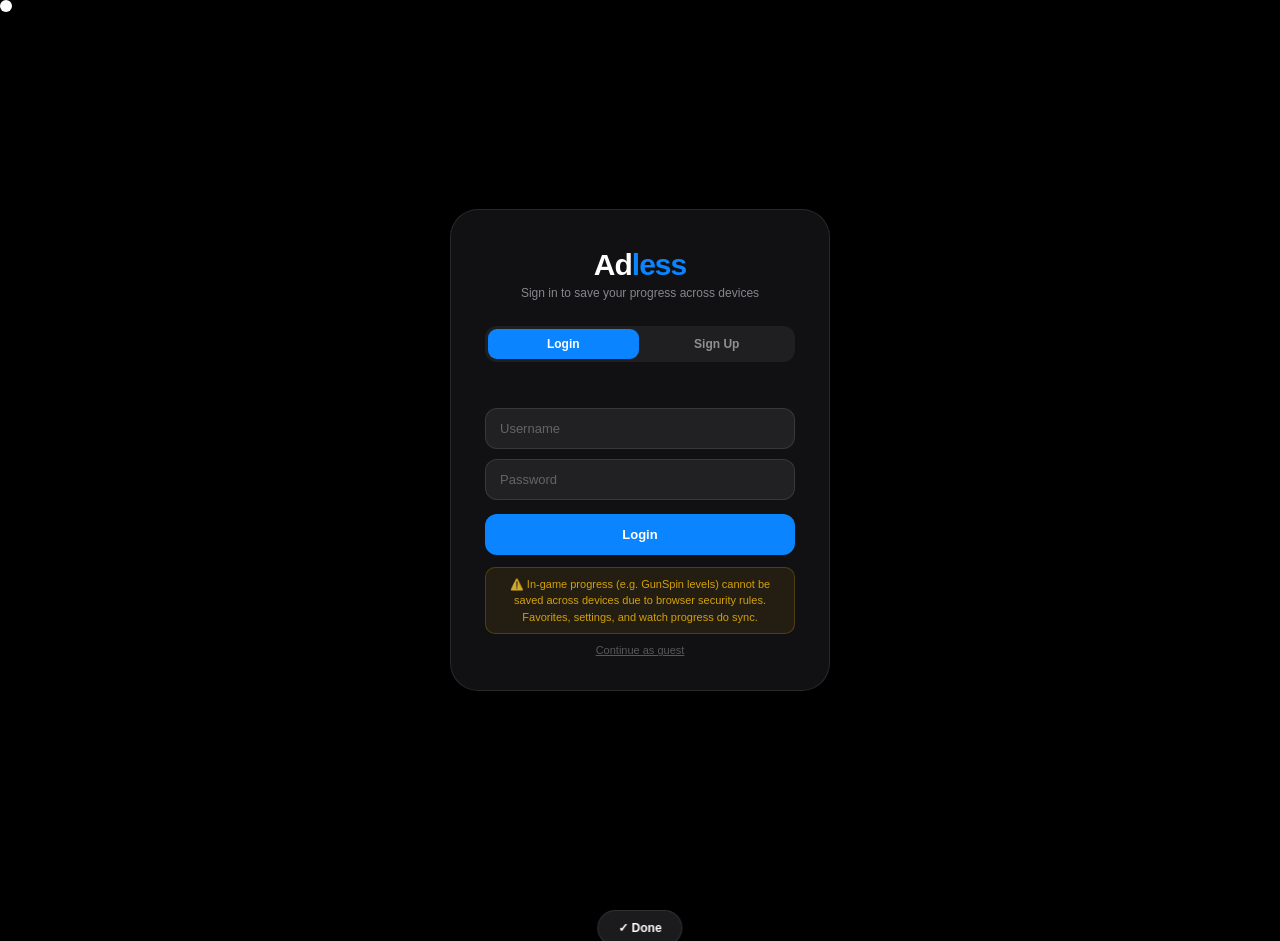
==== commit 128540b4: "Update backupindex.html" ====
--- a/backupindex.html
+++ b/backupindex.html
@@ -93,6 +93,7 @@
 .tag-emulator{color:#40c8e0;background:rgba(64,200,224,.12);}
 .fav-star{position:absolute;top:8px;right:8px;font-size:16px;color:rgba(255,255,255,.2);transition:.15s;z-index:10;line-height:1;}
 .fav-star.on{color:#ffd60a;}
+.save-badge{position:absolute;top:26px;left:6px;background:rgba(48,209,88,.18);color:#30d158;border:1px solid rgba(48,209,88,.3);border-radius:6px;font-size:9px;padding:2px 6px;font-weight:700;z-index:2;pointer-events:none;}
 .featured-badge{position:absolute;top:8px;left:8px;background:rgba(10,132,255,.85);color:#fff;font-size:8px;font-weight:800;padding:2px 6px;border-radius:4px;text-transform:uppercase;}
 /* ── SHELF MODE ── */
 body.shelf-mode .grid{grid-template-columns:repeat(auto-fill,minmax(140px,1fr));gap:6px;}
@@ -100,7 +101,8 @@
 body.shelf-mode .card:hover{transform:scale(1.05);border-color:transparent;}
 body.shelf-mode .card img{height:140px;border-radius:10px;object-fit:cover;}
 body.shelf-mode .card .info{display:none;}
-body.shelf-mode .card .featured-badge{display:none;}
+body.shelf-mode .card .save-badge{position:absolute;top:26px;left:6px;background:rgba(48,209,88,.18);color:#30d158;border:1px solid rgba(48,209,88,.3);border-radius:6px;font-size:9px;padding:2px 6px;font-weight:700;z-index:2;pointer-events:none;}
+.featured-badge{display:none;}
 body.shelf-mode .fav-star{font-size:14px;top:5px;right:5px;text-shadow:0 1px 4px rgba(0,0,0,.8);}
 .pager{display:flex;align-items:center;justify-content:center;gap:5px;padding:18px 0 6px;flex-wrap:wrap;}
 .pager button{background:rgba(255,255,255,.08);border:1px solid var(--border);color:var(--text2);padding:7px 12px;border-radius:8px;font-size:12px;font-weight:700;transition:.15s;min-width:36px;}
@@ -379,6 +381,8 @@
 .badge-chip .bn{font-weight:600;}
 .badge-chip.locked{opacity:.35;filter:grayscale(1);}
 /* ── PROFILE MODAL ── */
+.pm-tab{flex:1;padding:10px 6px;font-size:12px;font-weight:800;text-align:center;cursor:none;color:var(--text2);border:none;background:none;border-bottom:2px solid transparent;margin-bottom:-1px;transition:.15s;font-family:inherit;}
+.pm-tab.active{color:var(--blue);border-bottom-color:var(--blue);}
 .pm-av{font-size:52px;text-align:center;margin-bottom:8px;}
 .pm-name{font-size:20px;font-weight:800;text-align:center;}
 .pm-uname{font-size:13px;color:var(--text2);text-align:center;margin-bottom:16px;}
@@ -449,6 +453,30 @@
 ::-webkit-scrollbar{width:5px;}
 ::-webkit-scrollbar-track{background:transparent;}
 ::-webkit-scrollbar-thumb{background:rgba(255,255,255,.15);border-radius:3px;}
+
+/* ── MOBILE RESPONSIVE ─────────────────────────────────────── */
+#mob-menu-btn{display:none;position:fixed;top:12px;left:12px;z-index:600;background:rgba(28,28,30,.95);border:1px solid rgba(255,255,255,.15);border-radius:10px;color:#fff;padding:9px 12px;cursor:none;font-size:17px;line-height:1;box-shadow:0 2px 12px rgba(0,0,0,.4);}
+#mob-overlay{display:none;position:fixed;inset:0;background:rgba(0,0,0,.55);z-index:498;backdrop-filter:blur(2px);}
+#mob-overlay.show{display:block;}
+@media(max-width:768px){
+  #mob-menu-btn{display:flex!important;align-items:center;justify-content:center;}
+  #app{display:block!important;}
+  aside{position:fixed!important;left:0;top:0;bottom:0;z-index:499;transform:translateX(-100%);transition:transform .25s ease;width:240px!important;overflow-y:auto;}
+  aside.mob-open{transform:translateX(0)!important;}
+  .view{margin-left:0!important;padding-top:56px;}
+  .view>header,header.view-header{padding-top:8px;}
+  .game-card{min-width:140px;max-width:none;flex:1 1 calc(50% - 8px);}
+  #game-grid{grid-template-columns:repeat(2,1fr)!important;gap:10px!important;padding:12px!important;}
+  .player-wrap{border-radius:0!important;}
+  .chat-wrap{height:calc(100vh - 110px);}
+  #score-modal>div,#profile-modal>div{width:96vw!important;max-height:92vh!important;}
+  .lb-row{gap:6px!important;padding:10px 10px!important;}
+  .s-section{padding:14px!important;}
+}
+@media(max-width:480px){
+  #game-grid{grid-template-columns:1fr 1fr!important;}
+  .game-card{font-size:11px;}
+}
 </style>
 </head>
 <body>
@@ -469,6 +497,10 @@
     <div id="lb-err" class="lb-err"></div>
     <input id="lb-user" class="lb-field" placeholder="Username" maxlength="20" autocomplete="off" spellcheck="false">
     <input id="lb-pass" class="lb-field" type="password" placeholder="Password" autocomplete="off">
+    <div id="lb-email-wrap" style="display:none">
+      <input id="lb-email" class="lb-field" type="email" placeholder="Email (optional — for password recovery)" autocomplete="off" style="margin-bottom:0">
+      <div style="font-size:10px;color:var(--text2);margin-top:4px;padding:0 2px">Only visible to the owner. Used only for account recovery.</div>
+    </div>
     <div id="lb-av-wrap" style="display:none">
       <div style="font-size:11px;color:var(--text2);margin-bottom:8px;">Pick an avatar</div>
       <div class="lb-av-row" id="lb-av-row"></div>
@@ -535,7 +567,9 @@
   <button class="ab-close" onclick="dismissAdsBanner(false)">✕ Got it</button>
 </div>
 <div id="app">
-  <aside>
+  <button id="mob-menu-btn" onclick="toggleMobMenu()" aria-label="Menu">☰</button>
+  <div id="mob-overlay" onclick="closeMobMenu()"></div>
+  <aside id="sidebar">
     <div class="logo">Adless</div>
     <div id="user-chip" style="display:none">
       <span class="uc-av" id="uc-av">👤</span>
@@ -554,6 +588,7 @@
       <div id="notif-list"></div>
     </div>
     <div class="sec-label">Hub</div>
+    <div id="sidebar-online-count" style="font-size:10px;color:#30d158;padding:0 8px 4px;font-weight:700;min-height:14px"></div>
     <div class="nav active" data-view="games-view">🎮 Games</div>
     <div class="nav" data-view="movies-view">🎬 Movies</div>
     <div class="nav" data-view="shows-view">📺 Shows &amp; Anime</div>
@@ -562,9 +597,10 @@
     <div class="nav" data-view="leaderboard-view">🏆 Leaderboard</div>
     <div class="nav" data-view="badges-view">🎖️ Badges</div>
     <div class="nav" data-view="settings-view">⚙️ Settings</div>
+    <div class="nav" onclick="playRandom()" style="color:#bf5af2;background:rgba(191,90,242,.08);border:1px solid rgba(191,90,242,.2)">🎲 Random Game</div>
     <div class="nav discord-btn" onclick="window.open('https://discord.gg/gAe83DUFNT','_blank')">🎮 Join Discord</div>
     <div class="nav owner-btn" id="owner-nav" data-view="owner-view" style="display:none">👑 Owner Panel</div>
-    <div class="nav" id="admin-nav" data-view="admin-view" style="display:none;color:#30d158;background:rgba(48,209,88,.08);border:1px solid rgba(48,209,88,.2)">🛡️ Admin Panel</div>
+    <div class="nav" id="admin-nav" data-view="admin-view" style="display:none;color:#30d158;background:rgba(48,209,88,.08);border:1px solid rgba(48,209,88,.2)">🛡️ WinterAG Panel</div>
     <div id="game-filters">
       <div class="sec-label">Categories</div>
       <div class="nav" data-cat="all">🏠 All Games</div>
@@ -757,8 +793,39 @@
   </div>
   <!-- ADMIN PANEL VIEW -->
   <div id="admin-view" class="view">
-    <header><h1>🛡️ Admin Panel</h1></header>
-    <!-- Warn/Ban/Suspend users -->
+    <header>
+      <h1>🛡️ WinterAG Panel</h1>
+      <div style="font-size:11px;color:var(--text2);margin-top:2px">Moderator tools — for WinterAG only</div>
+    </header>
+
+    <!-- Quick stats bar -->
+    <div style="display:grid;grid-template-columns:repeat(3,1fr);gap:10px;margin-bottom:16px">
+      <div class="stat-box" style="text-align:center">
+        <div class="stat-label">Open Reports</div>
+        <div class="stat-val" id="wag-report-count" style="color:#ff375f">—</div>
+      </div>
+      <div class="stat-box" style="text-align:center">
+        <div class="stat-label">Msgs Today</div>
+        <div class="stat-val" id="wag-msg-count">—</div>
+      </div>
+      <div class="stat-box" style="text-align:center">
+        <div class="stat-label">Online Now</div>
+        <div class="stat-val" id="wag-online-count" style="color:#30d158">—</div>
+      </div>
+    </div>
+
+    <!-- Announcements -->
+    <div class="s-section">
+      <div class="s-sec">📢 Send Announcement</div>
+      <textarea id="wag-ann-text" class="lb-field" rows="3" style="resize:vertical;font-family:inherit;font-size:13px" placeholder="Type an announcement to all users…" maxlength="500"></textarea>
+      <div style="display:flex;align-items:center;justify-content:space-between;margin-top:8px">
+        <span id="wag-ann-char" style="font-size:11px;color:var(--text2)">0/500</span>
+        <button class="lb-btn" style="width:auto;padding:8px 18px;margin:0" onclick="wagSendAnnouncement()">📢 Send to All</button>
+      </div>
+      <div id="wag-ann-history" style="margin-top:12px;max-height:200px;overflow-y:auto"></div>
+    </div>
+
+    <!-- User Moderation -->
     <div class="s-section">
       <div class="s-sec">👤 User Moderation</div>
       <div style="display:flex;gap:8px;margin-bottom:10px">
@@ -767,22 +834,41 @@
       </div>
       <div id="admin-user-result"></div>
     </div>
-    <!-- Chat moderation — view & delete messages only -->
+
+    <!-- Chat Moderation -->
     <div class="s-section">
       <div class="s-sec" style="display:flex;align-items:center;justify-content:space-between">
-        <span>💬 Recent Messages</span>
-        <button class="auc-btn blue" style="font-size:11px" onclick="loadAdminChatLog()">Refresh</button>
-      </div>
-      <div id="admin-chat-log2" style="max-height:300px;overflow-y:auto"></div>
+        <span>💬 Recent Chat</span>
+        <div style="display:flex;gap:6px">
+          <button class="auc-btn blue" style="font-size:11px" onclick="loadAdminChatLog2()">↻ Refresh</button>
+          <button class="auc-btn red" style="font-size:11px" onclick="wagClearChat()">🗑 Clear All</button>
+        </div>
+      </div>
+      <div id="admin-chat-log2" style="max-height:320px;overflow-y:auto;margin-top:8px"></div>
     </div>
-    <!-- Reports — view only, can resolve -->
+
+    <!-- Reports -->
     <div class="s-section">
       <div class="s-sec" style="display:flex;align-items:center;justify-content:space-between">
-        <span>🚨 Open Reports</span>
-        <button class="auc-btn blue" style="font-size:11px" onclick="loadAdminReports()">Refresh</button>
-      </div>
-      <div id="admin-reports-list"></div>
+        <span>🚨 Reports</span>
+        <button class="auc-btn blue" style="font-size:11px" onclick="loadAdminReports()">↻ Refresh</button>
+      </div>
+      <div id="admin-reports-list" style="margin-top:8px"></div>
     </div>
+
+    <!-- Chat Controls -->
+    <div class="s-section">
+      <div class="s-sec">⚙️ Chat Controls</div>
+      <div style="display:flex;gap:10px;align-items:center;flex-wrap:wrap">
+        <div style="display:flex;align-items:center;gap:8px">
+          <label style="font-size:12px;color:var(--text2)">Slowmode (sec):</label>
+          <input id="wag-slowmode-val" type="number" min="0" max="120" value="0" class="lb-field" style="margin:0;width:70px;padding:6px 10px">
+          <button class="auc-btn blue" style="font-size:11px" onclick="wagSetSlowmode()">Set</button>
+        </div>
+        <button class="auc-btn yellow" style="font-size:11px" onclick="wagSetSlowmode(0)">Remove Slowmode</button>
+      </div>
+    </div>
+
   </div>
 
   <div id="owner-view" class="view">
@@ -963,6 +1049,76 @@
         <button class="lb-btn" style="width:auto;padding:8px 14px;margin:0;background:rgba(255,159,10,.15);border-color:rgba(255,159,10,.3);color:#ff9f0a" onclick="muteUser()">🔇 Mute</button>
       </div>
       <div id="mute-result" style="margin-top:8px;font-size:12px;color:var(--text2)"></div>
+    </div>
+
+    <!-- Game Tags Manager -->
+    <div class="s-section">
+      <div class="s-sec">🏷️ Game Tags</div>
+      <div class="s-desc" style="margin-bottom:12px">Set custom tags on any game in the library</div>
+      <div style="display:flex;gap:8px;flex-wrap:wrap;margin-bottom:10px">
+        <input id="tag-game-search" class="lb-field" style="margin:0;flex:1" placeholder="Search game name…" oninput="searchGamesForTag()">
+      </div>
+      <div id="tag-game-results" style="margin-bottom:12px"></div>
+      <div id="tag-edit-panel" style="display:none;background:rgba(255,255,255,.04);border:1px solid rgba(255,255,255,.08);border-radius:12px;padding:12px">
+        <div style="font-weight:700;margin-bottom:8px" id="tag-edit-game-name"></div>
+        <div style="font-size:11px;color:var(--text2);margin-bottom:8px">Current tags: <span id="tag-current-display">—</span></div>
+        <div style="display:flex;gap:6px;flex-wrap:wrap;margin-bottom:10px" id="tag-preset-row">
+          <!-- preset tag buttons injected by JS -->
+        </div>
+        <div style="display:flex;gap:8px">
+          <input id="tag-custom-input" class="lb-field" style="margin:0;flex:1" placeholder="Custom tag…" maxlength="20">
+          <button class="auc-btn green" onclick="addCustomTag()">+ Add</button>
+          <button class="auc-btn blue" onclick="saveGameTags()">💾 Save</button>
+        </div>
+        <div id="tag-save-msg" style="font-size:11px;color:var(--text2);min-height:14px;margin-top:6px"></div>
+      </div>
+    </div>
+    <!-- PFP / Background Gallery -->
+    <div class="s-section">
+      <div class="s-sec">🖼️ PFP & Background Gallery</div>
+      <div class="s-desc" style="margin-bottom:12px">Upload images users can set as profile picture or background</div>
+      <!-- Tab toggle -->
+      <div style="display:flex;gap:8px;margin-bottom:12px">
+        <button class="auc-btn blue" id="gal-tab-upload" onclick="switchGalTab('upload')">⬆️ Upload</button>
+        <button class="auc-btn" id="gal-tab-url" onclick="switchGalTab('url')">🔗 URL</button>
+      </div>
+      <!-- File upload -->
+      <div id="gal-panel-upload">
+        <div style="display:flex;gap:8px;flex-wrap:wrap;align-items:center;margin-bottom:8px">
+          <select id="gallery-upload-type" class="lb-field" style="margin:0;width:auto;padding:8px 12px;font-size:12px">
+            <option value="pfp">Profile Picture (PFP)</option>
+            <option value="bg">Background</option>
+          </select>
+          <input type="file" id="gallery-file-input" accept="image/*" style="display:none" onchange="onGalleryFileSelect(event)">
+          <button class="auc-btn blue" onclick="document.getElementById('gallery-file-input').click()">📁 Choose File</button>
+          <input id="gallery-upload-label" class="lb-field" style="margin:0;flex:1;min-width:100px" placeholder="Label (optional)">
+          <button class="auc-btn green" onclick="uploadGalleryImage()">⬆️ Upload & Publish</button>
+        </div>
+        <div id="gallery-upload-preview" style="display:none;align-items:center;gap:10px;margin-bottom:8px">
+          <img id="gallery-upload-img" style="width:80px;height:60px;border-radius:8px;object-fit:cover;border:2px solid rgba(255,255,255,.15)">
+          <span id="gallery-upload-name" style="font-size:11px;color:var(--text2)"></span>
+        </div>
+        <div id="gallery-upload-status" style="font-size:12px;min-height:16px;margin-bottom:8px"></div>
+      </div>
+      <!-- URL publish -->
+      <div id="gal-panel-url" style="display:none">
+        <div style="display:flex;gap:8px;margin-bottom:12px;flex-wrap:wrap">
+          <input id="pfp-pub-url" class="lb-field" style="margin:0;flex:1;min-width:180px" placeholder="Image URL…">
+          <input id="pfp-pub-label" class="lb-field" style="margin:0;width:130px" placeholder="Label (optional)">
+          <select id="pfp-pub-type" class="lb-field" style="margin:0;width:auto;padding:8px 12px;font-size:12px">
+            <option value="pfp">PFP</option>
+            <option value="bg">Background</option>
+            <option value="both">Both</option>
+          </select>
+          <button class="lb-btn" style="width:auto;padding:8px 14px;margin:0" onclick="publishPfpImage()">📤 Publish</button>
+        </div>
+      </div>
+      <!-- Published items -->
+      <div style="font-size:12px;font-weight:700;color:var(--text2);margin-bottom:6px">📸 Published PFPs</div>
+      <div id="gallery-pfp-admin" style="display:flex;gap:8px;flex-wrap:wrap;margin-bottom:12px"><div style="font-size:11px;color:var(--text2)">None yet</div></div>
+      <div style="font-size:12px;font-weight:700;color:var(--text2);margin-bottom:6px">🌅 Published Backgrounds</div>
+      <div id="gallery-bg-admin" style="display:flex;gap:8px;flex-wrap:wrap"><div style="font-size:11px;color:var(--text2)">None yet</div></div>
+      <div id="owner-gallery-list" style="display:none"></div>
     </div>
   </div>
   <!-- LEADERBOARD VIEW -->
@@ -1049,6 +1205,22 @@
     </div>
     <div class="s-section" id="account-section">
       <div class="s-sec">👤 Account</div>
+      <!-- Avatar Picker -->
+      <div class="s-row" style="flex-direction:column;align-items:flex-start;gap:10px" id="avatar-change-row">
+        <div><div class="s-lbl">Avatar</div><div class="s-desc">Choose your profile emoji</div></div>
+        <div style="display:flex;align-items:center;gap:12px">
+          <span id="current-avatar-display" style="font-size:36px">?</span>
+          <button class="lb-btn" style="width:auto;padding:10px 16px;margin:0" onclick="openAvatarPicker()">Change Avatar</button>
+        </div>
+        <div id="avatar-picker-grid" style="display:none;flex-wrap:wrap;gap:8px;margin-top:4px"></div>
+      </div>
+      <!-- Custom PFP from gallery -->
+      <div class="s-row" style="flex-direction:column;align-items:flex-start;gap:10px;margin-top:4px" id="pfp-gallery-row">
+        <div><div class="s-lbl">Profile Background</div><div class="s-desc">Owner-published images you can set as your avatar or background</div></div>
+        <div id="pfp-gallery-list" style="display:flex;flex-wrap:wrap;gap:8px;margin-top:4px">
+          <div style="color:var(--text2);font-size:12px">Loading gallery…</div>
+        </div>
+      </div>
       <!-- Display Name -->
       <div class="s-row" style="flex-direction:column;align-items:flex-start;gap:8px">
         <div><div class="s-lbl">Display Name</div><div class="s-desc" id="dn-cooldown-desc">Shown in chat and on your profile · Changeable every 7 days</div></div>
@@ -1074,12 +1246,50 @@
           <button class="lb-btn" style="width:auto;padding:10px 16px;margin:0" onclick="changePassword()">Save</button>
         </div>
       </div>
+      <!-- Email -->
+      <div class="s-row" style="flex-direction:column;align-items:flex-start;gap:8px;margin-top:4px">
+        <div><div class="s-lbl">📧 Email Address</div><div class="s-desc">Optional — only shown to owner. Used for account recovery.</div></div>
+        <div style="display:flex;gap:8px;width:100%">
+          <input id="new-email" class="lb-field" type="email" style="margin:0;flex:1" placeholder="your@email.com">
+          <button class="lb-btn" style="width:auto;padding:10px 16px;margin:0" onclick="saveEmail()">Save</button>
+        </div>
+        <div id="email-current-display" style="font-size:11px;color:var(--text2)"></div>
+      </div>
       <div id="account-msg" style="font-size:11px;min-height:16px;margin-top:4px"></div>
+      <!-- Bio -->
+      <div class="s-row" style="flex-direction:column;align-items:flex-start;gap:8px;margin-top:4px">
+        <div><div class="s-lbl">📝 Bio</div><div class="s-desc">Short blurb shown on your public profile · Max 200 chars</div></div>
+        <textarea id="new-bio" class="lb-field" style="margin:0;width:100%;height:72px;resize:vertical;font-family:inherit;font-size:13px" placeholder="Tell people a little about yourself…" maxlength="200"></textarea>
+        <div style="display:flex;justify-content:space-between;width:100%;align-items:center">
+          <span id="bio-char-count" style="font-size:11px;color:var(--text2)">0/200</span>
+          <button class="lb-btn" style="width:auto;padding:8px 14px;margin:0;font-size:12px" onclick="saveBio()">💾 Save Bio</button>
+        </div>
+        <div id="bio-msg" style="font-size:11px;color:var(--text2);min-height:14px"></div>
+      </div>
+      <!-- Emoji Avatar Picker -->
+      <div class="s-row" style="flex-direction:column;align-items:flex-start;gap:10px;margin-top:8px">
+        <div><div class="s-lbl">🖼️ Avatar / Profile Picture</div><div class="s-desc">Pick an emoji or a custom image published by the owner</div></div>
+        <div style="display:flex;gap:5px;flex-wrap:wrap" id="emoji-av-picker"></div>
+        <div id="gallery-pfp-row" style="display:flex;gap:8px;flex-wrap:wrap;margin-top:4px"></div>
+        <div style="display:flex;gap:8px;align-items:center;margin-top:4px">
+          <span style="font-size:11px;color:var(--text2)">Current:</span>
+          <span id="cur-av-preview" style="font-size:26px">👤</span>
+          <button class="lb-btn" style="width:auto;padding:8px 14px;margin:0;font-size:12px" onclick="saveAvatarChoice()">💾 Save Avatar</button>
+        </div>
+        <div id="av-pick-msg" style="font-size:11px;color:var(--text2);min-height:14px"></div>
+      </div>
+      <!-- Profile Background from Gallery -->
+      <div class="s-row" style="flex-direction:column;align-items:flex-start;gap:8px;margin-top:8px">
+        <div><div class="s-lbl">🌅 Profile Background</div><div class="s-desc">Owner-published backgrounds — shown on your public profile</div></div>
+        <div id="gallery-bg-row" style="display:flex;gap:8px;flex-wrap:wrap"></div>
+        <div id="bg-pick-msg" style="font-size:11px;color:var(--text2);min-height:14px"></div>
+      </div>
     </div>
     <div class="s-section">
       <div class="s-sec">💾 Data</div>
       <div class="s-row"><div><div class="s-lbl">Clear Favorites</div><div class="s-desc">Remove all starred games</div></div><button class="s-danger" onclick="askConfirm('Clear favorites?','All starred games will be removed.',clearFavs)">🗑️ Clear</button></div>
       <div class="s-row"><div><div class="s-lbl">Reset All Settings</div><div class="s-desc">Restore defaults</div></div><button class="s-danger" onclick="askConfirm('Reset all settings?','Display, theme and background will be reset.',resetAll)">↩️ Reset</button></div>
+      <div class="s-row"><div><div class="s-lbl" style="color:#ff375f">⚠️ Delete Account</div><div class="s-desc">Permanently delete your account and all data. Cannot be undone.</div></div><button class="s-danger" onclick="promptDeleteAccount()" style="background:rgba(255,55,95,.15);border-color:rgba(255,55,95,.3);color:#ff375f">🗑️ Delete</button></div>
     </div>
     <div class="s-section" id="settings-ads-section">
       <div class="s-sec">📢 Ads</div>
@@ -1100,7 +1310,7 @@
     <div class="ad-slot-inline" id="ad-settings"></div>
     <div class="s-section">
       <div class="s-sec">ℹ️ About</div>
-      <div class="s-row"><div><div class="s-lbl">Adless OS</div><div class="s-desc">Ad-free hub • Zones + GamePix • Paginated for speed</div></div><span style="font-size:20px">🛡️</span></div>
+      <div class="s-row"><div><div class="s-lbl">Adless OS</div><div class="s-desc">Ad-free hub • 250+ curated games + Zones • Paginated for speed</div></div><span style="font-size:20px">🛡️</span></div>
     </div>
   </div>
 </div>
@@ -1206,7 +1416,12 @@
   {id:'b25',title:'Nighttime Visitor',cat:'horror',img:'https://encrypted-tbn0.gstatic.com/images?q=tbn:ANd9GcTpc2po9VtgMuo6rLgCJ7VMbGVci5mqHO0ypQ&s',url:'https://ccgstatic.com/games/game_ebaf_c84839ff543da/index.html'},
   {id:'b26',title:'Bloxorz',cat:'puzzle',img:'https://www.coolmathgames.com/sites/default/files/Bloxorz_OG-logo.jpg',url:'https://ccgstatic.com/games/game_a87e_24923a4fc7de4/index.html'},
   {id:'b27',title:'Brookhaven',cat:'multiplayer',img:'https://tr.rbxcdn.com/180DAY-808370c4e617d8ce593b16f54eaf645d/768/432/Image/Webp/noFilter',url:'https://st.8games.net/9/8g/igra-brukkhejven/'},
+  // Self-hosted clickers — upload game files to /games/ folder in your repo
+  {id:'b28',title:'Cookie Clicker',cat:'idle',img:'https://orteil.dashnet.org/cookieclicker/img/favicon.ico',url:'/games/cookie-clicker/index.html',saves:true},
+  {id:'b29',title:'Universal Paperclips',cat:'idle',img:'https://www.decisionproblem.com/paperclips/favicon.ico',url:'https://www.decisionproblem.com/paperclips/index2.html'},
+  {id:'b30',title:'A Dark Room',cat:'idle',img:'https://adarkroom.doublespeakgames.com/img/fire.png',url:'https://adarkroom.doublespeakgames.com/'},
 ];
+const EXTRA_GAMES=[];
 const ZONES_URL='https://cdn.jsdelivr.net/gh/gn-math/assets@main/zones.json';
 const COVER='https://cdn.jsdelivr.net/gh/gn-math/covers@main';
 const HTMLB='https://rawcdn.githack.com/gn-math/html/main';
@@ -1283,7 +1498,7 @@
 const SK='adless_settings_v3',BK='adless_bg_v3',TK='adless_theme_v3',FK='adless_favs_v3';
 let favs=[];
 let currentCat='all',currentView='games-view',selectedShow=null,selectedSeason=null;
-let zones=[],gpGames=[];
+let zones=[];
 let filteredList=[],currentPage=1;
 const PER_PAGE=500;
 
@@ -1375,10 +1590,13 @@
       const reserved=['adless','adless_owner','admin','administrator','system','mod','moderator','staff','owner','winterag'];
       if(reserved.includes(un.toLowerCase())){err.textContent='That username is reserved.';btn.disabled=false;return;}
       // Insert and return new row
+      const emailVal=document.getElementById('lb-email')?.value.trim()||null;
+      const signupBody={username:un,password_hash:hash,avatar:lbSelAv};
+      if(emailVal)signupBody.email=emailVal;
       const res=await fetch(SB_URL+'/rest/v1/profiles',{
         method:'POST',
         headers:{'apikey':SB_KEY,'Authorization':'Bearer '+SB_KEY,'Content-Type':'application/json','Prefer':'return=representation'},
-        body:JSON.stringify({username:un,password_hash:hash,avatar:lbSelAv})
+        body:JSON.stringify(signupBody)
       });
       const rows=await res.json();
       if(!res.ok||!rows||!rows.length){err.textContent='Signup failed: '+(rows?.message||res.status);btn.disabled=false;return;}
@@ -1399,6 +1617,7 @@
 }
 function lbGuest(){
   currentUser={id:'guest',username:'Guest',avatar:'👤',guest:true};
+  loadCustomGameTags();
   lbEnter();
 }
 function lbEnter(){
@@ -1411,6 +1630,7 @@
   bootstrapOwner();
   startNotifPoll();
   postLoginBadgeCheck();
+  loadCustomGameTags();
   // Ads: load opt-out state then show popup if first login on this device
   if(!currentUser.guest){
     loadAdsOptOut().then(()=>{
@@ -1450,7 +1670,7 @@
 // DEDUP
 function nt(t){return t.toLowerCase().replace(/[^a-z0-9]/g,'');}
 let kTitles=new Set(),kUrls=new Set();
-function rebuildDedup(){kTitles=new Set();kUrls=new Set();[...BUILTIN,...zones].forEach(g=>{kTitles.add(nt(g.title));kUrls.add(g.url);});}
+function rebuildDedup(){kTitles=new Set();kUrls=new Set();[...BUILTIN,...EXTRA_GAMES].forEach(g=>{kTitles.add(nt(g.title));kUrls.add(g.url);});}
 
 // ── CARD HTML CACHE ──────────────────────────────────────────────
 // Each game gets its card HTML built once. Page switching just slices strings.
@@ -1458,15 +1678,55 @@
 // Pre-bake cats onto BUILTIN games now
 BUILTIN.forEach(g=>{if(!g.cats)g.cats=detectTags(g.title,'',g.cat);if(!g.cat)g.cat=g.cats[0];});
 
+
+// Games known to save progress locally or via cloud
+const SAVES_PROGRESS = new Set([
+  // Eaglercraft Minecraft variants
+  'x92','x93','x94','x95','x96','x97','x98',
+  // Cookie Clicker
+  'x153',
+  // Prodigy (cloud)
+  'x113',
+  // Nitro Type / Monkeytype (cloud)
+  'x167','x168',
+  // Pokemon Showdown (cloud)
+  'x175',
+  // PokéRogue (cloud)
+  'x179',
+  // Retro Bowl
+  'x147',
+  // Scratch (cloud if logged in)
+  'x101',
+  // Doki Doki (no save in browser ver)
+  // Shell Shockers / Krunker / Venge (cloud)
+  'x128','x123','x125',
+  // GBA / SNES emulators (save states)
+  'x78','x79','x80','x81','x82','x83','x84','x85','x86',
+  // Gameboy Advance emulator
+  'b0',
+  // Among Us (cloud)
+  'x99',
+  // Roblox (cloud)
+  'x195',
+  // Fortnite (cloud)
+  'x194',
+  // Club Penguin (cloud)
+  'x107',
+  // Akinator (no save needed)
+  // BitLife
+  'x11',
+  // Bit Life
+]);
 function buildCardHtml(g){
   const cats=g.cats||(g.cats=detectTags(g.title,'',g.cat));
   const stitle=g.title.replace(/&/g,'&amp;').replace(/</g,'&lt;').replace(/>/g,'&gt;').replace(/"/g,'&quot;');
   const tags=cats.map(c=>`<span class="tag ${TAG_TC[c]||'tag-zone'}">${c}</span>`).join('');
   const isFeatured=(g.featured&&!ownerDefeatured.has(g.id))||ownerFeatured.has(g.id);
   const feat=isFeatured?'<div class="featured-badge">⭐ Featured</div>':'';
+  const saveLabel=SAVES_PROGRESS.has(g.id)?'<div class="save-badge">💾 Saves</div>':'';
   const sid=g.id.toString().replace(/"/g,'&quot;');
   const surl=g.url.replace(/"/g,'&quot;');
-  return`<div class="card" data-url="${surl}" data-title="${stitle}" onclick="cardClick(this)">${feat}<div class="fav-star FAV_PLACEHOLDER" data-id="${sid}" onclick="event.stopPropagation();favClick(this)">★</div><img src="${g.img.replace(/"/g,'&quot;')}" loading="lazy" onerror="this.style.opacity='.1'"><div class="info"><div class="title">${stitle}</div><div style="display:flex;flex-wrap:wrap;gap:3px;margin-top:5px">${tags}</div></div></div>`;
+  return`<div class="card" data-url="${surl}" data-title="${stitle}" onclick="cardClick(this)">${feat}${saveLabel}<div class="fav-star FAV_PLACEHOLDER" data-id="${sid}" onclick="event.stopPropagation();favClick(this)">★</div><img src="${g.img.replace(/"/g,'&quot;')}" loading="lazy" onerror="this.style.opacity='.1'"><div class="info"><div class="title">${stitle}</div><div style="display:flex;flex-wrap:wrap;gap:3px;margin-top:5px">${tags}</div></div></div>`;
 }
 function cardClick(el){play(el.dataset.url,el.dataset.title);}
 function favClick(el){toggleFav(el.dataset.id);}
@@ -1480,7 +1740,7 @@
 // FILTER
 let srchTimer=null;
 function onSearch(){clearTimeout(srchTimer);srchTimer=setTimeout(()=>{currentPage=1;buildList();renderPage();},100);}
-function allGames(){return[...BUILTIN,...zones,...gpGames];}
+function allGames(){return[...BUILTIN,...EXTRA_GAMES,...zones];}
 function buildList(){
   const q=(document.getElementById('search')?.value||'').toLowerCase().trim();
   const all=allGames();
@@ -1505,7 +1765,7 @@
   const total=filteredList.length;
   const totalPgs=Math.max(1,Math.ceil(total/PER_PAGE));
   if(currentPage>totalPgs)currentPage=totalPgs;
-  document.getElementById('counter').textContent=total+' game'+(total!==1?'s':'')+(!zones.length?' (loading…)':!gpGames.length?' · GP loading…':'');
+  document.getElementById('counter').textContent=total+' game'+(total!==1?'s':'')+(!zones.length?' (loading…)':'');
   const slice=filteredList.slice((currentPage-1)*PER_PAGE,currentPage*PER_PAGE);
   if(!slice.length&&!zones.length){grid.innerHTML='<div class="loading-pulse"><div class="spinner"></div> Loading game library...</div>';renderPager(0,1);return;}
   if(!slice.length){grid.innerHTML='<div class="empty">No games found 🎮</div>';renderPager(0,1);return;}
@@ -1534,74 +1794,25 @@
     bootStep('Fetching zones…',50);
     const r=await fetch(ZONES_URL+'?t='+Date.now());
     const raw=await r.json();
-    zones=raw.filter(z=>z.id>=0&&!/comment/i.test(z.name)).map(z=>{
+    // Build dedup sets from BUILTIN + EXTRA_GAMES before filtering zones
+    const _zt=new Set([...BUILTIN,...EXTRA_GAMES].map(g=>g.title.toLowerCase().trim()));
+    const _zu=new Set([...BUILTIN,...EXTRA_GAMES].map(g=>g.url));
+    zones=raw.filter(z=>z.id>=0&&!/comment/i.test(z.name)&&!_zt.has((z.name||'').toLowerCase().trim())&&!_zu.has(z.url)).map(z=>{
       let url=z.url.replace(/\{COVER_URL\}/g,COVER).replace(/\{HTML_URL\}/g,HTMLB).replace(/https:\/\/cdn\.jsdelivr\.net\/gh\/gn-math\/html@main/g,HTMLB);
       let img=z.cover.replace(/\{COVER_URL\}/g,COVER).replace(/\{HTML_URL\}/g,HTMLB);
       const cats=detectTags(z.name,(z.special||[]).join(' '));
       return{id:'z'+z.id,title:z.name,img,url,cat:cats[0],cats:[cats[0]],featured:!!z.featured,isZone:true};
     });
     rebuildDedup();buildList();renderPage();updateStats();
-    bootStep('Zones ready! Loading GamePix games…',80);
+    
     showToast('🎮 '+zones.length+' zones loaded!');
-    loadGP();
+    bootStep("Games loaded!",100);
+    setTimeout(bootDone,600);
   }catch(e){
-    bootStep('Zones failed, loading GamePix…',80);
+    bootStep('Games loaded!',100);
     buildList();renderPage();
-    loadGP();
+    setTimeout(bootDone,600);
   }
-}
-// GAMEPIX TITLE OVERRIDES — rename specific games
-const GP_RENAME={'bloxdhop':'Bloxd.io','bloxd hop':'Bloxd.io'};
-function gpTitle(raw){const t=raw.title||raw.name||'';return GP_RENAME[t.toLowerCase().trim()]||t;}
-let gpTS=new Set(),gpUS=new Set(),gpIdx=0;
-async function loadGP(){
-  gpTS=new Set(kTitles);gpUS=new Set(kUrls);
-  const bar=document.getElementById('gp-bar');
-  const pages=[];for(let i=1;i<=133;i++){if(i!==100)pages.push(i);}
-  const BATCH=6,tot=pages.length;let done=0;
-  for(let i=0;i<pages.length;i+=BATCH){
-    const batch=pages.slice(i,i+BATCH);
-    const res=await Promise.allSettled(batch.map(p=>fetch(`https://feeds.gamepix.com/v2/json?page=${p}&pagination=96`).then(r=>r.ok?r.json():Promise.reject())));
-    let added=0;
-    res.forEach(r=>{
-      if(r.status!=='fulfilled')return;
-      const d=r.value,items=Array.isArray(d)?d:(d.games||d.data||d.items||d.results||[]);
-      items.forEach(raw=>{
-        const title=gpTitle(raw),url=raw.url||raw.gameUrl||raw.embed_url||'';
-        // Prefer larger image fields for better quality
-        const img=raw.image_large||raw.image_hd||raw.image||raw.thumbnail||raw.thumb||raw.cover||'';
-        if(!title||!url)return;
-        const n=nt(title);
-        if(gpTS.has(n)||gpUS.has(url))return;
-        gpTS.add(n);gpUS.add(url);
-        const extra=(Array.isArray(raw.categories)?raw.categories.join(' '):String(raw.categories||raw.category||raw.tags||''));
-        const genres=detectTags(title,extra);
-        // Fix: only 1 genre per game (cat only, no cats array multi-tag)
-        const primaryCat=genres[0]||'arcade';
-        gpGames.push({id:'gp_'+(gpIdx++),title,img,url,cat:primaryCat,cats:[primaryCat],isGamePix:true});
-        added++;
-      });
-    });
-    done+=batch.length;
-    const pct=Math.round((done/tot)*100);
-    if(bar)bar.style.width=pct+'%';
-    // Update boot screen if still visible
-    const bootBar=document.getElementById('boot-bar');
-    const bootSt=document.getElementById('boot-status');
-    if(bootBar)bootBar.style.width=(80+Math.round(pct*0.2))+'%';
-    if(bootSt)bootSt.textContent=`Loading GamePix… ${gpGames.length.toLocaleString()} games (${pct}%)`;
-    if(added>0){updateStats();if(currentView==='games-view'){buildList();renderPage();}}
-    await new Promise(r=>setTimeout(r,0));
-  }
-  if(bar){bar.style.width='100%';setTimeout(()=>{bar.style.width='0%';},500);}
-  showToast('✅ '+gpGames.length.toLocaleString()+' GamePix games added!');
-  updateStats();if(currentView==='games-view'){buildList();renderPage();}
-  // Boot screen finishes here — all games loaded
-  const bootBar=document.getElementById('boot-bar');
-  const bootSt=document.getElementById('boot-status');
-  if(bootBar)bootBar.style.width='100%';
-  if(bootSt)bootSt.textContent=`✅ ${allGames().length.toLocaleString()} games ready!`;
-  setTimeout(bootDone,800);
 }
 // ── WATCH PROGRESS ───────────────────────────────────────────────
 function loadProgress(){try{return JSON.parse(localStorage.getItem(userKey('adless_progress'))||'{}');}catch(e){return{};}}
@@ -1810,7 +2021,15 @@
   }
 });
 // NAV
-function switchView(id){
+function trackVisitedView(id){
+  try{
+    const vv=new Set(JSON.parse(localStorage.getItem('adless_visited_views')||'[]'));
+    vv.add(id);
+    localStorage.setItem('adless_visited_views',JSON.stringify([...vv]));
+  }catch(e){}
+}
+function switchView(id){trackViewExplored(id);
+  trackVisitedView(id);
   if(currentView==='dm-view'&&id!=='dm-view')stopDmPoll();
   if(currentView==='group-view'&&id!=='group-view')stopGrpPoll();
   document.querySelectorAll('.view').forEach(v=>v.classList.remove('active'));
@@ -1835,7 +2054,7 @@
       else if(btn.dataset.view==='friends-view'){switchView('friends-view');loadFriendRequests();loadGroupsList();}
       else if(btn.dataset.view==='owner-view'){switchView('owner-view');loadOwnerPanel();}
       else if(btn.dataset.view==='admin-view'){switchView('admin-view');loadAdminPanel();}
-      else{switchView(btn.dataset.view);if(btn.dataset.view==='settings-view'){buildColorGrid();buildBgSwatches();buildBgGradients();buildCloakGrid();updateStats();
+      else{switchView(btn.dataset.view);if(btn.dataset.view==='settings-view'){buildColorGrid();buildBgSwatches();buildBgGradients();buildCloakGrid();updateStats();updateAvatarDisplay();loadPfpGallery();loadCurrentEmail();loadGalleryForUser();loadCurrentBio();
         const accSec=document.getElementById('account-section');
         if(accSec)accSec.style.display=(!currentUser||currentUser.guest)?'none':'block';
         loadAccountCooldowns();
@@ -2401,7 +2620,7 @@
   const roleRows=await sbReq(`/rest/v1/group_members?group_id=eq.${currentGroup.id}&user_id=eq.${currentUser.id}&select=role`);
   if(roleRows&&roleRows[0]&&roleRows[0].role==='admin'){
     const next=members.find(m=>m.user_id!==currentUser.id);
-    if(next){await fetch(SB_URL+`/rest/v1/group_members?group_id=eq.${currentGroup.id}&user_id=eq.${next.user_id}`,{method:'PATCH',headers:{'apikey':SB_KEY,'Authorization':'Bearer '+SB_KEY,'Content-Type':'application/json','Prefer':'return=minimal'},body:JSON.stringify({role:'admin'})});}
+    if(next){await fetch(SB_URL+`/rest/v1/group_members?group_id=eq.${currentGroup.id}&user_id=eq.${next.user_id}`,{method:'PATCH',headers:{'apikey':SB_KEY,'Authorization':'Bearer '+SB_KEY,'Content-Type':'application/json','Prefer':'return=minimal'},body:JSON.stringify({role:'mod'})});}
   }
   await fetch(SB_URL+`/rest/v1/group_members?group_id=eq.${currentGroup.id}&user_id=eq.${currentUser.id}`,{method:'DELETE',headers:{'apikey':SB_KEY,'Authorization':'Bearer '+SB_KEY}});
   await fetch(SB_URL+'/rest/v1/group_messages',{method:'POST',headers:{'apikey':SB_KEY,'Authorization':'Bearer '+SB_KEY,'Content-Type':'application/json','Prefer':'return=minimal'},body:JSON.stringify({group_id:currentGroup.id,sender_id:currentUser.id,username:'System',avatar:'🔔',content:`${currentUser.display_name||currentUser.username} left the group`})});
@@ -2619,12 +2838,25 @@
 async function createNotif(userId,type,title,body,linkType=null,linkData=null){
   if(!userId)return;
   try{
-    const res=await fetch(SB_URL+'/rest/v1/notifications',{
-      method:'POST',
-      headers:{'apikey':SB_KEY,'Authorization':'Bearer '+SB_KEY,'Content-Type':'application/json','Prefer':'return=minimal'},
-      body:JSON.stringify({user_id:userId,type:type,title:title,message:body||null,link_type:linkType,link_data:linkData,read:false})
-    });
-    if(!res.ok){const err=await res.text();console.error('Notif create failed:',res.status,err);}
+    // Try with 'body' column first, fall back to 'message' if schema uses that name
+    const tryInsert=async(payload)=>{
+      const r=await fetch(SB_URL+'/rest/v1/notifications',{
+        method:'POST',
+        headers:{'apikey':SB_KEY,'Authorization':'Bearer '+SB_KEY,'Content-Type':'application/json','Prefer':'return=minimal'},
+        body:JSON.stringify(payload)
+      });
+      if(!r.ok){const t=await r.text();throw Object.assign(new Error(t),{status:r.status,text:t});}
+    };
+    try{
+      await tryInsert({user_id:userId,type,title,body:body||null,link_type:linkType,link_data:linkData,read:false});
+    }catch(e1){
+      if(e1.text&&(e1.text.includes('"body"')||e1.text.includes("column"))){
+        // Schema uses 'message' instead of 'body'
+        await tryInsert({user_id:userId,type,title,message:body||null,link_type:linkType,link_data:linkData,read:false});
+      } else {
+        console.error('Notif create failed:',e1.status,e1.text||e1);
+      }
+    }
   }catch(e){console.warn('Notif create failed',e);}
 }
 
@@ -2873,6 +3105,13 @@
 
 async function submitReport(){
   if(!reportState.selectedReason){document.getElementById('report-err').textContent='Please select a reason.';return;}
+  if(!currentUser||currentUser.guest){document.getElementById('report-err').textContent='Login required.';return;}
+  // Cooldown: 1 report per target per 24h per user
+  if(reportState.targetId){
+    const since=new Date(Date.now()-86400000).toISOString();
+    const recent=await sbReq(`/rest/v1/reports?reporter_id=eq.${currentUser.id}&target_id=eq.${reportState.targetId}&created_at=gte.${since}&select=id`);
+    if((recent||[]).length>0){document.getElementById('report-err').textContent='You already reported this recently. Please wait 24 hours.';return;}
+  }
   const details=document.getElementById('report-details').value.trim();
   try{
     await fetch(SB_URL+'/rest/v1/reports',{
@@ -3039,14 +3278,14 @@
       await fetch(SB_URL+'/rest/v1/profiles',{
         method:'POST',
         headers:{'apikey':SB_KEY,'Authorization':'Bearer '+SB_KEY,'Content-Type':'application/json','Prefer':'return=minimal'},
-        body:JSON.stringify({username:'WinterAG',password_hash:hash,avatar:'🛡️',role:'admin'})
+        body:JSON.stringify({username:'WinterAG',password_hash:hash,avatar:'🛡️',role:'mod'})
       });
       console.log('WinterAG admin account created');
     } else if(existing[0].role!=='admin'&&existing[0].role!=='owner'){
       await fetch(SB_URL+`/rest/v1/profiles?id=eq.${existing[0].id}`,{
         method:'PATCH',
         headers:{'apikey':SB_KEY,'Authorization':'Bearer '+SB_KEY,'Content-Type':'application/json','Prefer':'return=minimal'},
-        body:JSON.stringify({role:'admin'})
+        body:JSON.stringify({role:'mod'})
       });
     }
   }catch(e){console.warn('Admin bootstrap failed',e);}
@@ -3054,12 +3293,13 @@
 
 function isOwner(){return currentUser&&currentUser.role==='owner';}
 function isAdmin(){return currentUser&&(currentUser.role==='admin'||currentUser.role==='owner');}
+function isMod(){return currentUser&&(currentUser.role==='mod'||currentUser.role==='admin'||currentUser.role==='owner');}
 
 function showOwnerNav(){
   const nav=document.getElementById('owner-nav');
   if(nav)nav.style.display=isOwner()?'block':'none';
   const anav=document.getElementById('admin-nav');
-  if(anav)anav.style.display=(isAdmin()&&!isOwner())?'block':'none';
+  if(anav)anav.style.display=(currentUser&&currentUser.role==='mod')?'block':'none';
 }
 
 function updateUserChip(){
@@ -3068,21 +3308,16 @@
   chip.style.display='flex';
   document.getElementById('uc-av').textContent=currentUser.avatar;
   const displayName=currentUser.display_name||currentUser.username;
-  const badge=isOwner()?'<span class="owner-badge">OWNER</span>':isAdmin()?'<span class="owner-badge" style="background:rgba(48,209,88,.15);color:#30d158;border-color:rgba(48,209,88,.3)">ADMIN</span>':'';
+  const badge=isOwner()?'<span class="owner-badge">OWNER</span>':isAdmin()&&!isOwner()?'<span class="owner-badge" style="background:rgba(48,209,88,.15);color:#30d158;border-color:rgba(48,209,88,.3)">ADMIN</span>':currentUser&&currentUser.role==='mod'?'<span class="owner-badge" style="background:rgba(10,132,255,.15);color:#0a84ff;border-color:rgba(10,132,255,.3)">MOD</span>':'';
   document.getElementById('uc-name').innerHTML=displayName+badge;
   showOwnerNav();
 }
 
 // ── ADMIN PANEL FUNCTIONS ────────────────────────────────────────
-async function loadAdminPanel(){
-  if(!isAdmin())return;
-  adminSearchUser();
-  loadAdminChatLog2();
-  loadAdminReports();
-}
+// loadAdminPanel replaced by full WinterAG Panel version above
 
 async function adminSearchUser(){
-  if(!isAdmin())return;
+  if(!isMod())return;
   const q=(document.getElementById('admin-search-input')||document.getElementById('admin-search'))?.value.trim();
   const res=document.getElementById('admin-user-result');
   if(!res)return;
@@ -3260,6 +3495,7 @@
   loadAnnouncementHistory();
   loadScoreReview("pending");
   loadOnlineUsers();
+  loadOwnerGallery();
 }
 
 async function loadOnlineUsers(){
@@ -3279,6 +3515,7 @@
         <div style="flex:1"><div class="fc-name">${u.username}</div><div class="fc-status">${presenceText(u.last_seen)}</div></div>
         <div class="fc-btns">
           <button class="fc-btn msg" onclick="openProfile('${u.id}')">👤 Profile</button>
+          <button class="fc-btn msg" onclick="ownerOpenDmDirect('${u.id}','${u.username}','${u.avatar||'👤'}')">💬 DM</button>
         </div>
       </div>`).join('');
   }catch(e){console.warn('loadOnlineUsers',e);}
@@ -3302,9 +3539,13 @@
     const res=await sbReq(`/rest/v1/profiles?username=ilike.${encodeURIComponent(uname)}&select=id,username,avatar&limit=1`);
     if(!res||!res.length){showToast('User not found');return;}
     const u=res[0];
-    openDm(u.id,u.username,u.avatar||'👤');
+    ownerOpenDmDirect(u.id,u.username,u.avatar||'👤');
     document.getElementById('owner-dm-user').value='';
   }catch(e){showToast('Failed to open DM');}
+}
+function ownerOpenDmDirect(uid,uname,uavatar){
+  if(!currentUser||currentUser.guest){showToast('Login required');return;}
+  openDm(uid,uname,uavatar||'👤');
 }
 
 async function muteUser(){
@@ -3516,18 +3757,16 @@
 }
 
 async function upsertSiteSetting(key,value){
-  // Try PATCH first, then POST if not exists
-  const patch=await fetch(SB_URL+`/rest/v1/site_settings?key=eq.${key}`,{
-    method:'PATCH',
-    headers:{'apikey':SB_KEY,'Authorization':'Bearer '+SB_KEY,'Content-Type':'application/json','Prefer':'return=minimal'},
-    body:JSON.stringify({value})
+  // Single upsert via POST with merge-duplicates — works whether row exists or not
+  const res=await fetch(SB_URL+'/rest/v1/site_settings',{
+    method:'POST',
+    headers:{'apikey':SB_KEY,'Authorization':'Bearer '+SB_KEY,'Content-Type':'application/json','Prefer':'return=minimal,resolution=merge-duplicates'},
+    body:JSON.stringify({key,value})
   });
-  if(!patch.ok){
-    await fetch(SB_URL+'/rest/v1/site_settings',{
-      method:'POST',
-      headers:{'apikey':SB_KEY,'Authorization':'Bearer '+SB_KEY,'Content-Type':'application/json','Prefer':'return=minimal'},
-      body:JSON.stringify({key,value})
-    });
+  if(!res.ok){
+    const err=await res.text();
+    console.error('upsertSiteSetting failed:',res.status,err);
+    throw new Error('upsertSiteSetting failed: '+err);
   }
 }
 async function saveSlowmode(){
@@ -3657,20 +3896,37 @@
 
 async function viewFullProfile(uid,uname){
   try{
-    const rows=await sbReq(`/rest/v1/profiles?id=eq.${uid}&select=*`);
+    const rows=await sbReq(`/rest/v1/profiles?id=eq.${uid}&select=id,username,display_name,avatar,role,banned,ban_reason,suspended_until,created_at,last_seen,email`);
     if(!rows||!rows.length)return;
     const p=rows[0];
-    const info=[
-      `👤 Username: ${p.username}`,
-      `🏷 Display Name: ${p.display_name||'—'}`,
-      `🎭 Avatar: ${p.avatar}`,
-      `🔑 Role: ${p.role||'user'}`,
-      `📅 Joined: ${new Date(p.created_at).toLocaleDateString()}`,
-      `🚫 Banned: ${p.banned?'Yes ('+p.ban_reason+')':'No'}`,
-      `⏸ Suspended: ${p.suspended_until?new Date(p.suspended_until).toLocaleDateString():'No'}`,
-    ].join('\n');
-    alert(info);
-  }catch(e){showToast('Failed');}
+    const badges=await sbReq(`/rest/v1/badges?user_id=eq.${uid}&select=badge_key`);
+    const badgeList=(badges||[]).map(b=>{const d=BADGE_DEFS[b.badge_key];return d?d.e+' '+d.n:b.badge_key;}).join(', ')||'None';
+    const res=document.getElementById('admin-user-result');
+    if(!res)return;
+    res.innerHTML=`<div style="background:rgba(255,255,255,.04);border:1px solid rgba(255,255,255,.08);border-radius:12px;padding:14px;margin-bottom:10px">
+      <div style="display:flex;align-items:center;gap:10px;margin-bottom:12px">
+        <div style="font-size:36px">${p.avatar||'👤'}</div>
+        <div>
+          <div style="font-weight:700;font-size:14px">${escHtml(p.username)}</div>
+          <div style="font-size:11px;color:var(--text2)">${escHtml(p.display_name||'')} · ${p.role||'user'}</div>
+        </div>
+      </div>
+      <div style="display:grid;grid-template-columns:1fr 1fr;gap:6px;font-size:12px;margin-bottom:10px">
+        <div><span style="color:var(--text2)">Joined:</span> ${new Date(p.created_at).toLocaleDateString()}</div>
+        <div><span style="color:var(--text2)">Last seen:</span> ${p.last_seen?new Date(p.last_seen).toLocaleDateString():'Never'}</div>
+        <div><span style="color:var(--text2)">Banned:</span> <span style="color:${p.banned?'#ff375f':'#30d158'}">${p.banned?'Yes':'No'}${p.ban_reason?' ('+escHtml(p.ban_reason)+')':''}</span></div>
+        <div><span style="color:var(--text2)">Suspended:</span> ${p.suspended_until&&new Date(p.suspended_until)>new Date()?new Date(p.suspended_until).toLocaleDateString():'No'}</div>
+        <div style="grid-column:1/-1"><span style="color:var(--text2)">📧 Email:</span> ${p.email?`<a href="mailto:${escHtml(p.email)}" style="color:var(--blue)">${escHtml(p.email)}</a>`:'<span style="opacity:.5">Not set</span>'}</div>
+      </div>
+      <div style="font-size:12px;margin-bottom:8px"><span style="color:var(--text2)">Badges:</span> ${escHtml(badgeList)}</div>
+      <div style="display:flex;gap:6px;flex-wrap:wrap">
+        <button class="auc-btn blue" onclick="openProfile('${uid}')">🌐 Public Profile</button>
+        <button class="auc-btn yellow" onclick="warnUser('${uid}','${escHtml(uname)}')">⚠️ Warn</button>
+        ${p.banned?`<button class="auc-btn green" onclick="unbanUser('${uid}')">✓ Unban</button>`:`<button class="auc-btn red" onclick="promptBan('${uid}','${escHtml(uname)}')">🚫 Ban</button>`}
+        <button class="auc-btn blue" onclick="loadBadgeMgrForUser('${uid}','${escHtml(uname)}')">🎖 Badges</button>
+      </div>
+    </div>`;
+  }catch(e){showToast('Failed to load profile');}
 }
 
 async function loadAllUsers(){
@@ -3731,7 +3987,7 @@
     // Send notification to all users
     try{
       const users=await sbReq(`/rest/v1/profiles?select=id&role=neq.owner&banned=eq.false`);
-      const notifRows=(users||[]).map(u=>({user_id:u.id,type:'announcement',title:'📢 Announcement',message:txt,link_type:'chat',read:false}));
+      const notifRows=(users||[]).map(u=>({user_id:u.id,type:'announcement',title:'📢 Announcement',message:txt,body:txt,link_type:'chat',read:false}));
       if(notifRows.length){
         await fetch(SB_URL+'/rest/v1/notifications',{
           method:'POST',
@@ -3867,7 +4123,18 @@
 function openAboutBlank(){
   const w=window.open('about:blank','_blank');
   if(w){
-    w.document.write(`<!DOCTYPE html><html><head><title>New Tab</title></head><body style="margin:0;background:#fff"></body></html>`);
+    w.document.write(`<!DOCTYPE html><html><head><title>New Tab</title></head><body style="margin:0;background:#fff">
+<!-- CHANGELOG MODAL -->
+<div id="changelog-modal" style="display:none;position:fixed;inset:0;background:rgba(0,0,0,.75);z-index:10002;align-items:center;justify-content:center;backdrop-filter:blur(8px)" onclick="if(event.target===this)closeChangelog()">
+  <div style="background:#1c1c1e;border:1px solid rgba(255,255,255,.12);border-radius:20px;padding:28px;width:min(480px,94vw);max-height:85vh;overflow-y:auto;position:relative">
+    <button onclick="closeChangelog()" style="position:absolute;top:14px;right:14px;background:rgba(255,255,255,.1);border:none;color:var(--text);border-radius:8px;padding:5px 10px;cursor:none;font-size:14px">✕</button>
+    <div style="font-size:22px;font-weight:900;margin-bottom:4px">🎉 What's New</div>
+    <div style="font-size:12px;color:var(--text2);margin-bottom:20px">Adless OS v2.5</div>
+    <div id="changelog-body" style="font-size:13px;line-height:1.6;color:rgba(255,255,255,.8)"></div>
+    <button class="lb-btn" style="margin-top:20px" onclick="closeChangelog()">Got it 🎉</button>
+  </div>
+</div>
+</body></html>`);
     w.document.close();
   }
   showToast('🔲 Opened about:blank');
@@ -3948,6 +4215,7 @@
   lastMsgTime[currentUser.id]=Date.now();
   try{
     const msg={user_id:currentUser.id,username:currentUser.display_name||currentUser.username,avatar:currentUser.avatar,content};
+    checkBrainrotBadge(content);
     await sbReq('/rest/v1/messages','POST',msg,{headers:{'apikey':SB_KEY,'Authorization':'Bearer '+SB_KEY,'Content-Type':'application/json','Prefer':'return=minimal'}});
     await pollNewMessages();
   }catch(e){showToast('Failed to send');console.warn(e);}
@@ -4030,11 +4298,15 @@
 }
 
 async function sendFriendReq(toId,toName){
+  if(!currentUser||currentUser.guest){showToast('Login required');return;}
   try{
     const asSender=await sbReq(`/rest/v1/friends?sender_id=eq.${currentUser.id}&receiver_id=eq.${toId}&select=id,status`);
     const asReceiver=await sbReq(`/rest/v1/friends?sender_id=eq.${toId}&receiver_id=eq.${currentUser.id}&select=id,status`);
     const existing=[...(asSender||[]),...(asReceiver||[])];
     if(existing.length){showToast(existing[0].status==='accepted'?'Already friends!':'Request already sent!');return;}
+    // Rate limit: max 10 pending outgoing requests
+    const pending=await sbReq(`/rest/v1/friends?sender_id=eq.${currentUser.id}&status=eq.pending&select=id`);
+    if((pending||[]).length>=10){showToast('Too many pending requests — wait for some to be accepted first');return;}
     const res=await fetch(SB_URL+'/rest/v1/friends',{
       method:'POST',
       headers:{'apikey':SB_KEY,'Authorization':'Bearer '+SB_KEY,'Content-Type':'application/json','Prefer':'return=minimal'},
@@ -4349,71 +4621,278 @@
 // BADGE DEFINITIONS
 // ══════════════════════════════════════════════════════════════════
 const BADGE_DEFS = {
-  // Gaming
-  'first_score':    {e:'🎮',n:'First Score',    d:'Submit your first score'},
-  'grinder':        {e:'🔟',n:'Grinder',        d:'Submit 10 scores'},
-  'no_life':        {e:'💀',n:'No Life',         d:'Submit 50 scores'},
-  'century':        {e:'💯',n:'Century',         d:'Submit 100 scores'},
-  'gold':           {e:'🥇',n:'Gold',            d:'Hold the most #1 leaderboard spots'},
-  'silver':         {e:'🥈',n:'Silver',          d:'Hold the most #2 leaderboard spots'},
-  'bronze':         {e:'🥉',n:'Bronze',          d:'Hold the most #3 leaderboard spots'},
-  'champion':       {e:'🏆',n:'Champion',        d:'Hold #1 on any game'},
-  // Dynamic rank badges are stored as rank_1__gameId etc — see getRankBadgeDef()
-  'arcade_king':    {e:'👾',n:'Arcade King',     d:'Top 3 on 3 different games'},
-  'gamer':          {e:'🕹️',n:'Gamer',           d:'Submit scores on 5 different games'},
-  'legend':         {e:'🌟',n:'Legend',          d:'Top 3 on 10 different games'},
-  'speedrunner':    {e:'⚡',n:'Speedrunner',     d:'Submit within 5 min of opening a game'},
-  'hot_streak':     {e:'🔥',n:'Hot Streak',      d:'Approved scores 3 days in a row'},
-  'wild_card':      {e:'🃏',n:'Wild Card',       d:'Submit on 10 different games'},
-  'sharpshooter':   {e:'🎯',n:'Sharpshooter',   d:'Submit a perfect score (owner verified)'},
-  'photographer':   {e:'📸',n:'Photographer',   d:'Submit 10 screenshots'},
-  // Social
-  'first_word':     {e:'💬',n:'First Word',      d:'Send your first chat message'},
-  'chatterbox':     {e:'🗣️',n:'Chatterbox',     d:'Send 100 chat messages'},
-  'loud':           {e:'📢',n:'Loud',            d:'Send 500 chat messages'},
-  'broadcaster':    {e:'📻',n:'Broadcaster',     d:'Send 1000 chat messages'},
-  'friendly':       {e:'👋',n:'Friendly',        d:'Add your first friend'},
-  'social':         {e:'🤝',n:'Social',          d:'Reach 5 friends'},
-  'popular':        {e:'🌐',n:'Popular',         d:'Reach 20 friends'},
-  'pen_pal':        {e:'💌',n:'Pen Pal',         d:'Send 50 DMs'},
-  'lover':          {e:'💘',n:'Lover',           d:'Send 200 DMs'},
-  'group_leader':   {e:'👥',n:'Group Leader',    d:'Create a group chat'},
-  'party_host':     {e:'🎉',n:'Party Host',      d:'Have a group with 10+ members'},
-  'community':      {e:'🫂',n:'Community',       d:'Be in 3 groups simultaneously'},
-  // Loyalty
-  'newcomer':       {e:'📅',n:'Newcomer',        d:'Account 1 day old'},
-  'regular':        {e:'🌱',n:'Regular',         d:'Account 7 days old'},
-  'veteran':        {e:'✨',n:'Veteran',          d:'Account 30 days old'},
-  'elder':          {e:'💎',n:'Elder',            d:'Account 6 months old'},
-  'og':             {e:'🧓',n:'OG',               d:'Account 1 year old'},
-  'loyal':          {e:'❤️',n:'Loyal',           d:'Log in 7 days in a row'},
-  'dedicated':      {e:'🔁',n:'Dedicated',       d:'Log in 30 days in a row'},
-  'night_owl':      {e:'🌙',n:'Night Owl',       d:'Active after midnight'},
-  'early_bird':     {e:'☀️',n:'Early Bird',      d:'Active before 6am'},
-  'early_adopter':  {e:'🏗️',n:'Early Adopter',  d:'One of the first 100 users'},
-  // Special/Owner
-  'royalty':        {e:'👑',n:'Royalty',          d:'Owner only'},
-  'trusted':        {e:'🛡️',n:'Trusted',         d:'Manually granted by owner'},
-  'vip':            {e:'⭐',n:'VIP',              d:'Manually granted'},
-  'bug_hunter':     {e:'🐛',n:'Bug Hunter',      d:'Reported a real bug'},
-  'creator':        {e:'🎨',n:'Creator',          d:'Contributed to the site'},
-  'mod':            {e:'🤖',n:'Mod',              d:'Moderator role'},
-  'gifted':         {e:'🎁',n:'Gifted',           d:"Owner's pick"},
-  'mystic':         {e:'🔮',n:'Mystic',           d:'Secret badge'},
-  'rainbow':        {e:'🌈',n:'Rainbow',          d:'Secret badge'},
-  'cursed':         {e:'☠️',n:'Cursed',           d:'Secret badge (joke)'},
-  // Misc/Hidden
-  'ghost':          {e:'👻',n:'Ghost',            d:"Hasn't been online in 30 days"},
-  'silent_type':    {e:'🤐',n:'Silent Type',     d:'0 chat messages after 7 days'},
-  'explorer':       {e:'🔍',n:'Explorer',        d:'Visited every section of the site'},
-  'lucky':          {e:'🎲',n:'Lucky',            d:'Submitted a score ending in 777'},
-  'butterfly':      {e:'🦋',n:'Butterfly',       d:'Changed your username'},
-  'actor':          {e:'🎭',n:'Actor',            d:'Changed avatar 5 times'},
-  'completionist':  {e:'🧩',n:'Completionist',  d:'Earned 25 badges'},
-  'galaxy_brain':   {e:'🌌',n:'Galaxy Brain',    d:'Earned all non-secret badges'},
+  // ── Gaming ──────────────────────────────────────────────────
+  'first_score':    {e:'🎮',n:'First Score',      d:'Submit your first score'},
+  'grinder':        {e:'🔟',n:'Grinder',          d:'Submit 10 scores'},
+  'no_life':        {e:'💀',n:'No Life',           d:'Submit 50 scores'},
+  'century':        {e:'💯',n:'Century',           d:'Submit 100 scores'},
+  'score_machine':  {e:'🤖',n:'Score Machine',    d:'Submit 25 scores'},
+  'gold':           {e:'🥇',n:'Gold',              d:'Hold the most #1 leaderboard spots'},
+  'silver':         {e:'🥈',n:'Silver',            d:'Hold the most #2 leaderboard spots'},
+  'bronze':         {e:'🥉',n:'Bronze',            d:'Hold the most #3 leaderboard spots'},
+  'champion':       {e:'🏆',n:'Champion',          d:'Hold #1 on any game'},
+  'arcade_king':    {e:'👾',n:'Arcade King',       d:'Top 3 on 3 different games'},
+  'triple_threat':  {e:'3️⃣',n:'Triple Threat',    d:'Top 3 on 3 games simultaneously'},
+  'gamer':          {e:'🕹️',n:'Gamer',             d:'Submit scores on 5 different games'},
+  'legend':         {e:'🌟',n:'Legend',            d:'Top 3 on 10 different games'},
+  'speedrunner':    {e:'⚡',n:'Speedrunner',       d:'Submit within 5 min of opening a game'},
+  'hot_streak':     {e:'🔥',n:'Hot Streak',        d:'Approved scores 3 days in a row'},
+  'wild_card':      {e:'🃏',n:'Wild Card',         d:'Submit on 10 different games'},
+  'sharpshooter':   {e:'🎯',n:'Sharpshooter',     d:'Submit a perfect score (owner verified)'},
+  'photographer':   {e:'📸',n:'Photographer',     d:'Submit 10 screenshots'},
+  'perfectionist':  {e:'✳️',n:'Perfectionist',    d:'Get 3+ approved scores on the same game'},
+  'variety_player': {e:'🎪',n:'Variety Player',   d:'Submit scores in 3 different categories'},
+  'high_roller':    {e:'🎰',n:'High Roller',       d:'Submit a score over 1,000,000'},
+  'lucky':          {e:'🎲',n:'Lucky',              d:'Submitted a score ending in 777'},
+  // ── Social ──────────────────────────────────────────────────
+  'first_word':     {e:'💬',n:'First Word',        d:'Send your first chat message'},
+  'chatterbox':     {e:'🗣️',n:'Chatterbox',       d:'Send 100 chat messages'},
+  'loud':           {e:'📢',n:'Loud',              d:'Send 500 chat messages'},
+  'broadcaster':    {e:'📻',n:'Broadcaster',       d:'Send 1000 chat messages'},
+  'friendly':       {e:'👋',n:'Friendly',          d:'Add your first friend'},
+  'social':         {e:'🤝',n:'Social',            d:'Reach 5 friends'},
+  'networker':      {e:'🕸️',n:'Networker',        d:'Have 10 friends'},
+  'popular':        {e:'🌐',n:'Popular',           d:'Reach 20 friends'},
+  'social_butterfly':{e:'🦋',n:'Social Butterfly', d:'Send 25 DMs'},
+  'pen_pal':        {e:'💌',n:'Pen Pal',           d:'Send 50 DMs'},
+  'lover':          {e:'💘',n:'Lover',             d:'Send 200 DMs'},
+  'group_leader':   {e:'👥',n:'Group Leader',      d:'Create a group chat'},
+  'party_host':     {e:'🎉',n:'Party Host',        d:'Have a group with 10+ members'},
+  'community':      {e:'🫂',n:'Community',         d:'Be in 3 groups simultaneously'},
+  'group_veteran':  {e:'🏛️',n:'Group Veteran',    d:'Join 5 different groups'},
+  // ── Loyalty ─────────────────────────────────────────────────
+  'newcomer':       {e:'📅',n:'Newcomer',          d:'Account 1 day old'},
+  'regular':        {e:'🌱',n:'Regular',           d:'Account 7 days old'},
+  'veteran':        {e:'✨',n:'Veteran',            d:'Account 30 days old'},
+  'elder':          {e:'💎',n:'Elder',              d:'Account 6 months old'},
+  'og':             {e:'🧓',n:'OG',                 d:'Account 1 year old'},
+  'loyal':          {e:'❤️',n:'Loyal',             d:'Active for 1+ week'},
+  'dedicated':      {e:'🔁',n:'Dedicated',         d:'Active for 2+ weeks'},
+  'night_owl':      {e:'🌙',n:'Night Owl',         d:'Active after midnight'},
+  'early_bird':     {e:'☀️',n:'Early Bird',        d:'Active before 6am'},
+  'early_adopter':  {e:'🏗️',n:'Early Adopter',    d:'One of the first 100 users'},
+  'weekend_warrior':{e:'🏖️',n:'Weekend Warrior',  d:'Active on a weekend'},
+  // ── Profile ──────────────────────────────────────────────────
+  'custom_pfp':     {e:'🖼️',n:'Custom PFP',        d:'Set a gallery image as your PFP'},
+  'decorator':      {e:'🎀',n:'Decorator',          d:'Set a gallery image as your background'},
+  'fashionista':    {e:'👗',n:'Fashionista',        d:'Changed avatar 3 times'},
+  'actor':          {e:'🎭',n:'Actor',              d:'Changed avatar 5 times'},
+  'butterfly_eff':  {e:'🦋',n:'Butterfly Effect',  d:'Changed your username'},
+  // ── Special/Owner ────────────────────────────────────────────
+  'royalty':        {e:'👑',n:'Royalty',            d:'Owner only'},
+  'trusted':        {e:'🛡️',n:'Trusted',           d:'Manually granted by owner'},
+  'vip':            {e:'⭐',n:'VIP',                d:'Manually granted'},
+  'bug_hunter':     {e:'🐛',n:'Bug Hunter',        d:'Reported a real bug'},
+  'creator':        {e:'🎨',n:'Creator',            d:'Contributed to the site'},
+  'mod':            {e:'🤖',n:'Mod',                d:'Moderator role'},
+  'gifted':         {e:'🎁',n:'Gifted',             d:"Owner's pick"},
+  'hall_of_fame':   {e:'🏆',n:'Hall of Fame',       d:'Inducted by the owner'},
+  'mystic':         {e:'🔮',n:'Mystic',             d:'Secret badge',            dOwner:'Manually granted by owner — for users who have a mysterious presence or vibe on the site'},
+  'rainbow':        {e:'🌈',n:'Rainbow',            d:'Secret badge',            dOwner:'Manually granted by owner — for users who are kind, positive, and bring good energy to the community'},
+  'cursed':         {e:'☠️',n:'Cursed',             d:'Secret badge',            dOwner:'Manually granted by owner — for users who are chaotic, unhinged, or consistently cause drama (affectionately)'},
+  'glitch':         {e:'📟',n:'Glitch',             d:'Found something that should not exist', dOwner:'Owner granted — user discovered a real bug, exploit, or hidden feature that was never meant to be found'},
+  'shadow':         {e:'🌑',n:'Shadow',             d:'Secret — very rare',      dOwner:'Extremely rare owner grant — given to users who are always watching but rarely speak. The silent observers.'},
+  // ── Exploration & Meta ────────────────────────────────────────
+  'ghost':          {e:'👻',n:'Ghost',              d:"Hasn't been online in 30 days"},
+  'silent_type':    {e:'🤐',n:'Silent Type',       d:'0 chat messages after 7 days'},
+  'explorer':       {e:'🔍',n:'Explorer',          d:'Visited every section of the site'},
+  'badge_collector':{e:'📦',n:'Badge Collector',   d:'Earned 10 badges'},
+  'completionist':  {e:'🧩',n:'Completionist',    d:'Earned 25 badges'},
+  'overachiever':   {e:'🚀',n:'Overachiever',      d:'Earned 40 badges'},
+  'galaxy_brain':   {e:'🌌',n:'Galaxy Brain',      d:'Earned all non-secret badges'},
+  // ── Gaming — Extra ───────────────────────────────────────────
+  'double_down':    {e:'✌️',n:'Double Down',       d:'Submit 2 scores on the same game in one day'},
+  'comeback_kid':   {e:'💪',n:'Comeback Kid',      d:'Beat your own previous high score'},
+  'screenshot_god': {e:'🖼️',n:'Screenshot God',    d:'Submit 25 screenshots'},
+  'hall_of_gamer':  {e:'🎖️',n:'Hall of Gamer',     d:'Submit scores on 15 different games'},
+  'ultra_high':     {e:'💹',n:'Ultra High Roller',  d:'Submit a score over 10,000,000'},
+  'sniper':         {e:'🔭',n:'Sniper',             d:'Submit a score ending in exactly 000'},
+  'combo_breaker':  {e:'💥',n:'Combo Breaker',      d:'Submit 5 scores in one day'},
+  'ranked':         {e:'📊',n:'Ranked',              d:'Appear on any leaderboard'},
+  'clutch':         {e:'🤌',n:'Clutch',             d:'Take #1 spot within 1 hour of someone else'},
+  'graveyard_gamer':{e:'⚰️',n:'Graveyard Gamer',   d:'Submit a score between 2am–5am'},
+  // ── Social — Extra ───────────────────────────────────────────
+  'hype_man':       {e:'📣',n:'Hype Man',           d:'Send 2500 chat messages'},
+  'therapist':      {e:'🛋️',n:'Therapist',         d:'Send 500 DMs'},
+  'dm_legend':      {e:'📬',n:'DM Legend',          d:'Send 1000 DMs'},
+  'reaction_king':  {e:'😂',n:'Reaction King',      d:'Use an emoji in 50 messages'},
+  'first_friend':   {e:'🫂',n:'First Friend',       d:'Accept your first friend request'},
+  'squad':          {e:'🫂',n:'Squad',              d:'Have 10 friends at once'},
+  'mega_popular':   {e:'🌟',n:'Mega Popular',       d:'Reach 50 friends'},
+  'group_grinder':  {e:'⚙️',n:'Group Grinder',     d:'Join or create 10 groups total'},
+  'welcomer':       {e:'🚪',n:'Welcomer',           d:'Send a DM to a user within 1 hour of them joining'},
+  // ── Loyalty — Extra ──────────────────────────────────────────
+  'ancient':        {e:'🏺',n:'Ancient',            d:'Account 2+ years old'},
+  'mythic_time':    {e:'⏳',n:'Mythic',             d:'Account 3+ years old'},
+  'insomniac':      {e:'😴',n:'Insomniac',          d:'Active after 3am 5 times'},
+  'lunch_break':    {e:'🥪',n:'Lunch Break',        d:'Active between 12pm–1pm'},
+  'monday_hero':    {e:'😤',n:'Monday Hero',        d:'Active on a Monday morning'},
+  'holiday_vibes':  {e:'🎄',n:'Holiday Vibes',      d:'Active on Dec 25'},
+  'new_year':       {e:'🎆',n:'New Year',            d:'Active on Jan 1'},
+  // ── Profile — Extra ──────────────────────────────────────────
+  'glow_up':        {e:'✨',n:'Glow Up',            d:'Changed display name and avatar in same session'},
+  'chameleon':      {e:'🦎',n:'Chameleon',          d:'Changed avatar 10 times'},
+  'minimalist':     {e:'⬜',n:'Minimalist',         d:'Keep default avatar for 30 days'},
+  // ── Special/Owner — Extra ────────────────────────────────────
+  'snitch':         {e:'🐀',n:'Snitch',             d:'Owner assigned',          dOwner:'Owner granted — this user has submitted 10 or more reports, most of which were valid. They keep the server clean.'},
+  'reformed':       {e:'🕊️',n:'Reformed',           d:'Owner assigned',          dOwner:'Owner granted — this user was previously banned or suspended but has since turned things around and is now a positive member of the community.'},
+  'partner':        {e:'🤝',n:'Partner',            d:'Official site partner'},
+  'legend_staff':   {e:'👑',n:'Legend Staff',       d:'Long-serving staff member'},
+  'hall_of_fame':   {e:'🏆',n:'Hall of Fame',       d:'Inducted by the owner'},
+  // ── Funny / Secret ───────────────────────────────────────────
+  'touched_grass':  {e:'🌿',n:'Touched Grass',      d:'Did not log in for exactly 7 days then came back'},
+  '404':            {e:'❓',n:'404',                 d:'Found a page that doesn\'t exist'},
+  'brainrot':       {e:'🤡',n:'Brainrot',           d:'Sent a message with 3+ emojis in a row'},
+  'npc':            {e:'🤖',n:'NPC',                d:'Owner assigned',          dOwner:'Owner granted — user says "gg", "L", or filler phrases so often it\'s become their personality'},
+  'reverse_uno':    {e:'🔄',n:'Reverse Uno',        d:'Owner assigned',          dOwner:'Owner granted — user reported someone who then reported them right back. The drama was real.'},
+  'main_character': {e:'🎬',n:'Main Character',     d:'Owner assigned',          dOwner:'Owner granted — user\'s report directly led to someone getting banned. They were not playing.'},
+  'lurker':         {e:'🌫️',n:'Lurker',             d:'Visited the site 10 days without chatting'},
 };
 
-const OWNER_ONLY_BADGES=['royalty','trusted','vip','bug_hunter','creator','mod','gifted','mystic','rainbow','cursed'];
+const OWNER_ONLY_BADGES=['royalty','trusted','vip','bug_hunter','creator','mod','gifted','partner','legend_staff','hall_of_fame','mystic','rainbow','cursed','glitch','snitch','reformed','main_character','reverse_uno','npc','404'];
+
+// SECRET badges — users only see "Secret badge", owner sees the real trigger condition
+const SECRET_BADGE_INFO = {
+  'mystic':         {real:'Manually granted by owner. Extremely rare — given at owner\'s discretion for something truly mystical or unexplainable.'},
+  'rainbow':        {real:'Manually granted by owner. Given to users who bring good vibes and color to the community.'},
+  'cursed':         {real:'Manually granted by owner. For users who have had something truly cursed happen to them on the site.'},
+  'shadow':         {real:'Auto-awarded: account has not been seen in 30+ days but returns. Different from Ghost (Ghost is still absent). Triggers on next login after 30d gap.'},
+  'lucky':          {real:'Auto-awarded: user submits a score ending in exactly 777 (e.g. 1777, 30777). Checked on score submission.'},
+  'ghost':          {real:'Auto-awarded: user\'s last_seen is more than 30 days ago and they haven\'t logged in since. Checked passively during poll.'},
+  'glitch':         {real:'Manually granted by owner only. For users who find a legitimate bug or exploit that shouldn\'t be accessible.'},
+  'touched_grass':  {real:'Auto-awarded: user does not log in for exactly 6–8 days, then returns. Checked on login.'},
+  '404':            {real:'Manually granted by owner. For users who somehow navigate to a broken or non-existent part of the site and report it.'},
+  'brainrot':       {real:'Auto-awarded: user sends a chat message containing 3 or more emojis in a row (consecutive, no text between). Checked on message send.'},
+  'npc':            {real:'Manually granted by owner. For users who are so predictable or say the same things over and over (e.g. always "gg", "L", "W").'},
+  'reverse_uno':    {real:'Manually granted by owner. For the rare case where user A reports user B and user B then reports user A back in retaliation.'},
+  'main_character': {real:'Manually granted by owner. For a user whose report directly led to another user being banned — they changed the story.'},
+  'lurker':         {real:'Auto-awarded: user has been registered for 10+ days but has sent 0 chat messages. Checked passively.'},
+  'snitch':         {real:'Manually granted by owner. For users who have submitted 10+ reports (regardless of outcome). Not shown publicly as earned through reports.'},
+  'reformed':       {real:'Manually granted by owner. For a user who was previously banned, served their time, came back, and has been a positive member since.'},
+};
+
+
+// ══════════════════════════════════════════════════════════════════
+// WINTERAG PANEL FUNCTIONS
+// ══════════════════════════════════════════════════════════════════
+async function loadAdminPanel(){
+  if(!isMod())return;
+  adminSearchUser();
+  loadAdminChatLog2();
+  loadAdminReports();
+  wagLoadStats();
+  wagLoadAnnHistory();
+  // Char counter for announcement
+  const ta=document.getElementById('wag-ann-text');
+  const ch=document.getElementById('wag-ann-char');
+  if(ta&&ch){ta.oninput=()=>{ch.textContent=ta.value.length+'/500';ch.style.color=ta.value.length>450?'#ff375f':'var(--text2)';}}
+  // Load current slowmode
+  try{
+    const r=await sbReq('/rest/v1/site_settings?key=eq.slowmode&select=value');
+    const v=parseInt((r||[])[0]?.value||'0');
+    const el=document.getElementById('wag-slowmode-val');
+    if(el)el.value=v;
+  }catch(e){}
+}
+
+async function wagLoadStats(){
+  try{
+    const [reports,msgs,online]=await Promise.all([
+      sbReq('/rest/v1/reports?status=eq.open&select=id'),
+      sbReq('/rest/v1/messages?select=id&order=created_at.desc&limit=1000'),
+      sbReq('/rest/v1/profiles?select=id,last_seen')
+    ]);
+    const rc=document.getElementById('wag-report-count');
+    const mc=document.getElementById('wag-msg-count');
+    const oc=document.getElementById('wag-online-count');
+    if(rc)rc.textContent=(reports||[]).length;
+    if(mc){
+      const today=new Date();today.setHours(0,0,0,0);
+      const todayMsgs=(msgs||[]).filter(m=>m.created_at&&new Date(m.created_at)>=today);
+      mc.textContent=todayMsgs.length;
+    }
+    if(oc){
+      const onlineCount=(online||[]).filter(u=>isOnline(u.last_seen)).length;
+      oc.textContent=onlineCount;
+    }
+  }catch(e){}
+}
+
+async function wagSendAnnouncement(){
+  if(!isAdmin())return;
+  const txt=(document.getElementById('wag-ann-text')||{}).value?.trim();
+  if(!txt){showToast('Write something first');return;}
+  const senderName=currentUser.display_name||currentUser.username;
+  try{
+    await fetch(SB_URL+'/rest/v1/announcements',{
+      method:'POST',
+      headers:{'apikey':SB_KEY,'Authorization':'Bearer '+SB_KEY,'Content-Type':'application/json','Prefer':'return=minimal'},
+      body:JSON.stringify({content:`[${senderName}] ${txt}`})
+    });
+    await fetch(SB_URL+'/rest/v1/messages',{
+      method:'POST',
+      headers:{'apikey':SB_KEY,'Authorization':'Bearer '+SB_KEY,'Content-Type':'application/json','Prefer':'return=minimal'},
+      body:JSON.stringify({user_id:currentUser.id,username:'📢 '+senderName,avatar:'📢',content:'[ANNOUNCEMENT] '+txt})
+    });
+    // Notify all users
+    try{
+      const users=await sbReq('/rest/v1/profiles?select=id&banned=eq.false');
+      const notifRows=(users||[]).filter(u=>u.id!==currentUser.id).map(u=>({
+        user_id:u.id,type:'announcement',title:'📢 Announcement from '+senderName,
+        message:txt,body:txt,link_type:'chat',read:false
+      }));
+      if(notifRows.length){
+        await fetch(SB_URL+'/rest/v1/notifications',{
+          method:'POST',
+          headers:{'apikey':SB_KEY,'Authorization':'Bearer '+SB_KEY,'Content-Type':'application/json','Prefer':'return=minimal'},
+          body:JSON.stringify(notifRows)
+        });
+      }
+    }catch(e){}
+    document.getElementById('wag-ann-text').value='';
+    document.getElementById('wag-ann-char').textContent='0/500';
+    showToast('📢 Announcement sent!');
+    wagLoadAnnHistory();
+  }catch(e){showToast('❌ Failed to send');}
+}
+
+async function wagLoadAnnHistory(){
+  const el=document.getElementById('wag-ann-history');
+  if(!el)return;
+  try{
+    const rows=await sbReq('/rest/v1/announcements?select=*&order=created_at.desc&limit=10');
+    if(!rows||!rows.length){el.innerHTML='<div style="font-size:11px;color:var(--text2)">No announcements yet</div>';return;}
+    el.innerHTML='<div style="font-size:11px;color:var(--text2);margin-bottom:6px;font-weight:700">Recent Announcements</div>'+
+      rows.map(r=>`<div style="background:rgba(255,255,255,.04);border:1px solid rgba(255,255,255,.07);border-radius:8px;padding:8px 10px;margin-bottom:5px;font-size:12px">
+        <div style="color:var(--text)">${escHtml(r.content)}</div>
+        <div style="font-size:10px;color:var(--text2);margin-top:4px">${timeAgo(new Date(r.created_at))}</div>
+      </div>`).join('');
+  }catch(e){el.innerHTML='';}
+}
+
+async function wagClearChat(){
+  if(!isAdmin())return;
+  if(!confirm('Delete all chat messages? This cannot be undone.'))return;
+  try{
+    await fetch(SB_URL+'/rest/v1/messages?created_at=gt.1970-01-01',{
+      method:'DELETE',
+      headers:{'apikey':SB_KEY,'Authorization':'Bearer '+SB_KEY}
+    });
+    showToast('🗑 Chat cleared');
+    loadAdminChatLog2();
+  }catch(e){showToast('❌ Failed');}
+}
+
+async function wagSetSlowmode(override){
+  if(!isAdmin())return;
+  const val=override!==undefined?override:parseInt(document.getElementById('wag-slowmode-val')?.value||'0');
+  try{
+    await upsertSiteSetting('slowmode',String(val));
+    siteSlowmode=val;
+    if(override===0&&document.getElementById('wag-slowmode-val'))document.getElementById('wag-slowmode-val').value=0;
+    showToast(val>0?`⏱ Slowmode set to ${val}s`:'Slowmode removed');
+  }catch(e){showToast('❌ Failed');}
+}
 
 // ══════════════════════════════════════════════════════════════════
 // BLACKLIST PRESET (slurs + dan + bypass patterns)
@@ -4620,11 +5099,12 @@
     if(badgePageTab==="earned"){
       if(!earnedCount){content.innerHTML='<div style="text-align:center;padding:40px;color:var(--text2)">No badges yet — play games and chat to earn some!</div>';return;}
       const categories=[
-        {label:"🎮 Gaming",keys:["first_score","grinder","no_life","century","gold","silver","bronze","champion","arcade_king","gamer","legend","speedrunner","hot_streak","wild_card","sharpshooter","photographer","lucky"]},
-        {label:"💬 Social",keys:["first_word","chatterbox","loud","broadcaster","friendly","social","popular","pen_pal","lover","group_leader","party_host","community"]},
-        {label:"📅 Loyalty",keys:["newcomer","regular","veteran","elder","og","loyal","dedicated","night_owl","early_bird","early_adopter"]},
-        {label:"⭐ Special",keys:["royalty","trusted","vip","bug_hunter","creator","mod","gifted","mystic","rainbow","cursed"]},
-        {label:"🔍 Misc",keys:["ghost","silent_type","explorer","butterfly","actor","completionist","galaxy_brain"]},
+        {label:"🎮 Gaming",keys:["first_score","grinder","no_life","century","score_machine","gold","silver","bronze","champion","arcade_king","triple_threat","gamer","legend","speedrunner","hot_streak","wild_card","sharpshooter","photographer","perfectionist","variety_player","high_roller","lucky"]},
+        {label:"💬 Social",keys:["first_word","chatterbox","loud","broadcaster","friendly","social","networker","popular","pen_pal","social_butterfly","lover","group_leader","party_host","community","group_veteran"]},
+        {label:"📅 Loyalty",keys:["newcomer","regular","veteran","elder","og","loyal","dedicated","night_owl","early_bird","early_adopter","weekend_warrior"]},
+        {label:"⭐ Special",keys:["royalty","trusted","vip","bug_hunter","creator","mod","gifted","partner","legend_staff","mystic","rainbow","cursed","glitch"]},
+        {label:"🔒 Secret",keys:["shadow","touched_grass","404","brainrot","npc","reverse_uno","main_character","lurker","snitch","reformed","lucky","ghost"]},
+        {label:"🔍 Misc",keys:["silent_type","explorer","completionist","badge_collector","overachiever","galaxy_brain"]},
       ];
       let html="";
       // Show rank badges first if any
@@ -4662,11 +5142,12 @@
       content.innerHTML=html;
     } else {
       const categories=[
-        {label:"🎮 Gaming",keys:["first_score","grinder","no_life","century","gold","silver","bronze","champion","arcade_king","gamer","legend","speedrunner","hot_streak","wild_card","sharpshooter","photographer","lucky"]},
-        {label:"💬 Social",keys:["first_word","chatterbox","loud","broadcaster","friendly","social","popular","pen_pal","lover","group_leader","party_host","community"]},
-        {label:"📅 Loyalty",keys:["newcomer","regular","veteran","elder","og","loyal","dedicated","night_owl","early_bird","early_adopter"]},
-        {label:"⭐ Special",keys:["royalty","trusted","vip","bug_hunter","creator","mod","gifted","mystic","rainbow","cursed"]},
-        {label:"🔍 Misc",keys:["ghost","silent_type","explorer","butterfly","actor","completionist","galaxy_brain"]},
+        {label:"🎮 Gaming",keys:["first_score","grinder","no_life","century","score_machine","gold","silver","bronze","champion","arcade_king","triple_threat","gamer","legend","speedrunner","hot_streak","wild_card","sharpshooter","photographer","perfectionist","variety_player","high_roller","lucky"]},
+        {label:"💬 Social",keys:["first_word","chatterbox","loud","broadcaster","friendly","social","networker","popular","pen_pal","social_butterfly","lover","group_leader","party_host","community","group_veteran"]},
+        {label:"📅 Loyalty",keys:["newcomer","regular","veteran","elder","og","loyal","dedicated","night_owl","early_bird","early_adopter","weekend_warrior"]},
+        {label:"⭐ Special",keys:["royalty","trusted","vip","bug_hunter","creator","mod","gifted","partner","legend_staff","mystic","rainbow","cursed","glitch"]},
+        {label:"🔒 Secret",keys:["shadow","touched_grass","404","brainrot","npc","reverse_uno","main_character","lurker","snitch","reformed","lucky","ghost"]},
+        {label:"🔍 Misc",keys:["silent_type","explorer","completionist","badge_collector","overachiever","galaxy_brain"]},
       ];
       let html="";
       categories.forEach(cat=>{
@@ -4674,10 +5155,14 @@
         cat.keys.forEach(k=>{
           const b=BADGE_DEFS[k];if(!b)return;
           const has=earned.has(k);
-          html+=`<div class="badge-chip ${has?"":"locked"}" style="flex-direction:column;align-items:center;padding:14px 12px;min-width:90px;text-align:center;${has?"background:linear-gradient(135deg,rgba(255,214,10,.08),rgba(191,90,242,.06));border-color:rgba(255,214,10,.2)":""}" title="${b.d}">
-            <span style="font-size:32px;margin-bottom:6px">${b.e}</span>
-            <span style="font-weight:700;font-size:12px">${b.n}</span>
-            <span style="font-size:10px;color:var(--text2);margin-top:3px">${has?"✓ Earned":b.d.length>25?b.d.slice(0,25)+"…":b.d}</span>
+          const isSecret=!!SECRET_BADGE_INFO[k];
+          const showDesc=has?"✓ Earned":isSecret?"???":b.d.length>25?b.d.slice(0,25)+"…":b.d;
+          const showEmoji=has||!isSecret?b.e:"❓";
+          const showName=has||!isSecret?b.n:"???";
+          html+=`<div class="badge-chip ${has?"":"locked"}" style="flex-direction:column;align-items:center;padding:14px 12px;min-width:90px;text-align:center;${has?"background:linear-gradient(135deg,rgba(255,214,10,.08),rgba(191,90,242,.06));border-color:rgba(255,214,10,.2)":isSecret?"border-color:rgba(191,90,242,.2)":""}" title="${has?b.d:isSecret?"🔒 Secret badge — earn it to find out":b.d}">
+            <span style="font-size:32px;margin-bottom:6px">${showEmoji}</span>
+            <span style="font-weight:700;font-size:12px">${showName}</span>
+            <span style="font-size:10px;color:var(--text2);margin-top:3px">${showDesc}</span>
           </div>`;
         });
         html+="</div></div>";
@@ -4691,37 +5176,58 @@
   content.innerHTML='<div style="color:var(--text2);text-align:center;padding:20px">Loading…</div>';
   try{
     const time=document.getElementById('lb-time-filter')?.value||'all';
-    let url='/rest/v1/scores?status=eq.approved&order=score.desc&limit=50&select=*';
-    if(lbActiveTab==="game"&&lbGameFilter)url+=`&game_id=eq.${lbGameFilter}`;
+    let url='/rest/v1/scores?status=eq.approved&order=game_name.asc,score.desc&limit=500&select=*';
+    if(lbActiveTab==='game'&&lbGameFilter)url=`/rest/v1/scores?status=eq.approved&game_id=eq.${lbGameFilter}&order=score.desc&limit=50&select=*`;
     if(time==='week'){const d=new Date();d.setDate(d.getDate()-7);url+=`&created_at=gte.${d.toISOString()}`;}
     if(time==='today'){const d=new Date();d.setHours(0,0,0,0);url+=`&created_at=gte.${d.toISOString()}`;}
     const rows=await sbReq(url);
     if(!rows||!rows.length){content.innerHTML='<div style="color:var(--text2);text-align:center;padding:30px">No scores yet!</div>';return;}
-    // Get avatars
     const uids=[...new Set(rows.map(r=>r.user_id))];
     const profiles=await sbReq(`/rest/v1/profiles?id=in.(${uids.map(id=>`"${id}"`).join(',')})&select=id,avatar,username`);
     const profMap=Object.fromEntries((profiles||[]).map(p=>[p.id,p]));
     window._lbScoreCache={};
     rows.forEach(r=>{const p=profMap[r.user_id]||{};window._lbScoreCache[r.id]={id:r.id,user_id:r.user_id,username:r.username,avatar:p.avatar||'👤',game_name:r.game_name,score:r.score,created_at:r.created_at,comment:r.comment,status:r.status,game_id:r.game_id,screenshot_url:r.screenshot_url};});
-    content.innerHTML=rows.map((r,i)=>{
-      const rank=i+1;
+    const makeRow=(r,rank,showGame)=>{
       const rankClass=rank===1?'gold':rank===2?'silver':rank===3?'bronze':'';
       const rankDisplay=rank===1?'🥇':rank===2?'🥈':rank===3?'🥉':rank;
-      const p=profMap[r.user_id]||{};
-      const av=p.avatar||'👤';
+      const p=profMap[r.user_id]||{};const av=p.avatar||'👤';
       const isMine=currentUser&&!currentUser.guest&&r.user_id===currentUser.id;
       return`<div class="lb-row" style="${isMine?'border-color:rgba(10,132,255,.4);background:rgba(10,132,255,.06)':''}" onclick="openSsViewerById('${r.id}')">
         <div class="lb-rank ${rankClass}">${rankDisplay}</div>
         <div class="lb-av" onclick="event.stopPropagation();openProfile('${r.user_id}')" title="View profile">${av}</div>
         <div class="lb-info">
           <div class="lb-uname" onclick="event.stopPropagation();openProfile('${r.user_id}')">${r.username||'Unknown'}${isMine?' <span style="color:var(--blue);font-size:10px">(you)</span>':''}</div>
-          <div class="lb-game">${r.game_name||''} • ${new Date(r.created_at).toLocaleDateString()}</div>
+          <div class="lb-game">${showGame?(r.game_name||'Unknown Game')+' • ':''}${new Date(r.created_at).toLocaleDateString()}</div>
         </div>
         <div class="lb-score">${r.score.toLocaleString()}</div>
         <button class="lb-flag" onclick="event.stopPropagation();openReportModal('score',null,'${(r.username||'').replace(/'/g,"\\'")}','${r.user_id}','${r.id}')" title="Flag this score">⚑</button>
       </div>`;
-    }).join('');
-  }catch(e){content.innerHTML='<div style="color:#ff3b30;text-align:center;padding:20px">Failed to load</div>';}
+    };
+    if(lbActiveTab==='game'&&lbGameFilter){
+      content.innerHTML=rows.map((r,i)=>makeRow(r,i+1,false)).join('');
+    } else {
+      // Group by game, each sorted best→worst already
+      const gameGroups={};
+      rows.forEach(r=>{const gn=r.game_name||'Unknown Game';if(!gameGroups[gn])gameGroups[gn]=[];gameGroups[gn].push(r);});
+      const sortedGames=Object.keys(gameGroups).sort((a,b)=>a.localeCompare(b));
+      let html='';
+      for(const gameName of sortedGames){
+        const gameRows=gameGroups[gameName];
+        // Best score per user within this game
+        const seenU=new Set();const top=[];
+        for(const r of gameRows){if(!seenU.has(r.user_id)){seenU.add(r.user_id);top.push(r);}}
+        html+=`<div style="margin-bottom:20px">
+          <div style="display:flex;align-items:center;gap:8px;padding:6px 2px 8px;border-bottom:1px solid rgba(255,255,255,.1);margin-bottom:4px">
+            <span style="font-size:14px;font-weight:700;color:var(--text1)">🎮 ${escHtml(gameName)}</span>
+            <span style="font-size:10px;color:var(--text2);background:rgba(255,255,255,.07);border-radius:20px;padding:2px 8px">${top.length}</span>
+          </div>`;
+        top.slice(0,5).forEach((r,i)=>{html+=makeRow(r,i+1,false);});
+        if(top.length>5)html+=`<div style="text-align:center;padding:5px;font-size:11px;color:var(--text2);cursor:default">+${top.length-5} more — use 🎮 By Game filter to see all</div>`;
+        html+='</div>';
+      }
+      content.innerHTML=html||'<div style="color:var(--text2);text-align:center;padding:30px">No scores yet!</div>';
+    }
+  }catch(e){console.error(e);content.innerHTML='<div style="color:#ff3b30;text-align:center;padding:20px">Failed to load</div>';}
 }
 let ssViewerScoreId=null, ssViewerScoreUserId=null, ssViewerScoreGameId=null, ssViewerScoreVal=null;
 function openSsViewerById(id){
@@ -4789,52 +5295,99 @@
 // ══════════════════════════════════════════════════════════════════
 // PROFILE MODAL
 // ══════════════════════════════════════════════════════════════════
+// ── PROFILE MODAL (tabbed) ──────────────────────────────────────
+let _profileData=null;
 async function openProfile(userId){
   const m=document.getElementById('profile-modal');
-  const c=document.getElementById('profile-content');
   m.style.display='flex';
-  c.innerHTML='<div style="text-align:center;padding:30px;color:var(--text2)">Loading…</div>';
+  const hdr=document.getElementById('profile-header');
+  const tabs=document.getElementById('profile-tabs');
+  const content=document.getElementById('profile-content');
+  if(hdr)hdr.innerHTML='';
+  if(tabs)tabs.style.display='none';
+  content.innerHTML='<div style="text-align:center;padding:40px;color:var(--text2)">Loading…</div>';
   try{
     const [profile,badgeRows,scores,friendCount]=await Promise.all([
-      sbReq(`/rest/v1/profiles?id=eq.${userId}&select=id,username,avatar,display_name,created_at,last_seen`).then(r=>r&&r[0]),
+      sbReq(`/rest/v1/profiles?id=eq.${userId}&select=id,username,avatar,display_name,created_at,last_seen,profile_bg,bio`).then(r=>r&&r[0]),
       sbReq(`/rest/v1/badges?user_id=eq.${userId}&select=badge_key,awarded_at`),
-      sbReq(`/rest/v1/scores?user_id=eq.${userId}&status=eq.approved&order=score.desc&select=game_name,score`),
+      sbReq(`/rest/v1/scores?user_id=eq.${userId}&status=eq.approved&order=score.desc&select=game_name,game_id,score,created_at`),
       sbReq(`/rest/v1/friends?status=eq.accepted&or=(sender_id.eq.${userId},receiver_id.eq.${userId})&select=id`).then(r=>(r||[]).length)
     ]);
-    if(!profile){c.innerHTML='<div style="color:var(--text2);text-align:center;padding:30px">User not found</div>';return;}
-    const earned=(badgeRows||[]).map(b=>b.badge_key);
-    const earnedSet=new Set(earned);
+    if(!profile){content.innerHTML='<div style="color:var(--text2);text-align:center;padding:30px">User not found</div>';return;}
     const isSelf=currentUser&&!currentUser.guest&&currentUser.id===userId;
-    const isFriend=!isSelf&&currentUser&&!currentUser.guest?(await sbReq(`/rest/v1/friends?status=eq.accepted&or=(and(sender_id.eq.${currentUser.id},receiver_id.eq.${userId}),and(sender_id.eq.${userId},receiver_id.eq.${currentUser.id}))&select=id`)||[]).length>0:false;
+    const isFriend=!isSelf&&currentUser&&!currentUser.guest
+      ?(await sbReq(`/rest/v1/friends?status=eq.accepted&or=(and(sender_id.eq.${currentUser.id},receiver_id.eq.${userId}),and(sender_id.eq.${userId},receiver_id.eq.${currentUser.id}))&select=id`)||[]).length>0
+      :false;
+    _profileData={profile,badgeRows:badgeRows||[],scores:scores||[],friendCount,isSelf,isFriend,userId};
     const joinDate=new Date(profile.created_at).toLocaleDateString('en-US',{month:'short',year:'numeric'});
-    const bestScore=scores&&scores.length?scores[0]:null;
     const gamesPlayed=[...new Set((scores||[]).map(s=>s.game_name))].length;
-    const rankBadgeKeysProfile=earned.filter(k=>isRankBadgeKey(k));
-    const staticBadgesProfile=earned.filter(k=>!isRankBadgeKey(k));
-    const topStaticBadges=staticBadgesProfile.slice(0,12);
+    const safeQ=s=>(s||'').replace(/'/g,"'");
+    const av=profile.avatar&&profile.avatar.startsWith('http')
+      ?`<img src="${profile.avatar}" style="width:60px;height:60px;border-radius:50%;object-fit:cover;border:3px solid rgba(255,255,255,.3);flex-shrink:0" onerror="this.outerHTML='<div style=\"font-size:48px;line-height:1\">👤</div>'">`
+      :`<div style="font-size:48px;line-height:1;flex-shrink:0">${profile.avatar||'👤'}</div>`;
+    const bgStyle=profile.profile_bg?`background:url('${profile.profile_bg}') center/cover;`:'background:linear-gradient(135deg,#1a1a3e,#2a1a4e);';
+    if(hdr){hdr.innerHTML=`<div style="${bgStyle}border-radius:20px 20px 0 0;padding:20px 20px 16px;position:relative">
+        <div style="position:absolute;inset:0;background:linear-gradient(to bottom,rgba(0,0,0,.2),rgba(0,0,0,.75));border-radius:20px 20px 0 0"></div>
+        <div style="position:relative;display:flex;gap:14px;align-items:flex-end">
+          ${av}
+          <div style="flex:1;min-width:0">
+            <div style="font-size:17px;font-weight:900;text-shadow:0 2px 8px rgba(0,0,0,.8);overflow:hidden;text-overflow:ellipsis;white-space:nowrap">${escHtml(profile.display_name||profile.username)}</div>
+            <div style="font-size:11px;color:rgba(255,255,255,.6);margin-top:2px">@${escHtml(profile.username)} · Joined ${joinDate}</div>
+            <div style="font-size:11px;margin-top:3px;color:${isOnline(profile.last_seen)?'#30d158':'rgba(255,255,255,.4)'}">${presenceDot(profile.last_seen)} ${presenceText(profile.last_seen)}</div>
+          </div>
+          ${!isSelf&&currentUser&&!currentUser.guest?`<div style="display:flex;gap:6px;flex-shrink:0;align-self:flex-start">
+            ${!isFriend?`<button class="auc-btn blue" style="font-size:11px;padding:5px 10px" onclick="sendFriendFromProfile('${userId}','${safeQ(profile.username)}')">👋 Add</button>`:"<span style='font-size:10px;color:#30d158;font-weight:700;align-self:center'>✓ Friends</span>"}
+            <button class="auc-btn green" style="font-size:11px;padding:5px 10px" onclick="closeProfileModal();openDm('${userId}','${safeQ(profile.username)}','${safeQ(profile.avatar||'👤')}')">💬 DM</button>
+            <button class="auc-btn" style="font-size:11px;padding:5px 8px" onclick="openReportModal('user',null,'${safeQ(profile.username)}','${userId}',null)">⚑</button>
+          </div>`:''}
+        </div>
+        <div style="position:relative;display:flex;gap:20px;margin-top:14px">
+          <div style="text-align:center"><div style="font-weight:900;font-size:16px">${friendCount}</div><div style="font-size:10px;color:rgba(255,255,255,.5)">Friends</div></div>
+          <div style="text-align:center"><div style="font-weight:900;font-size:16px">${(scores||[]).length}</div><div style="font-size:10px;color:rgba(255,255,255,.5)">Scores</div></div>
+          <div style="text-align:center"><div style="font-weight:900;font-size:16px">${gamesPlayed}</div><div style="font-size:10px;color:rgba(255,255,255,.5)">Games</div></div>
+          <div style="text-align:center"><div style="font-weight:900;font-size:16px">${(badgeRows||[]).length}</div><div style="font-size:10px;color:rgba(255,255,255,.5)">Badges</div></div>
+        </div>
+      </div>`;}
+    if(tabs){tabs.style.display='flex';['overview','scores','badges'].forEach(t=>{const el=document.getElementById('pm-tab-'+t);if(el)el.classList.toggle('active',t==='overview');});}
+    switchProfileTab('overview');
+  }catch(e){content.innerHTML='<div style="color:#ff3b30;text-align:center;padding:30px">Failed to load profile</div>';console.error(e);}
+}
+function switchProfileTab(tab){
+  if(!_profileData)return;
+  ['overview','scores','badges'].forEach(t=>{const el=document.getElementById('pm-tab-'+t);if(el)el.classList.toggle('active',t===tab);});
+  const {profile,badgeRows,scores,isSelf}=_profileData;
+  const c=document.getElementById('profile-content');
+  if(!c)return;
+  if(tab==='overview'){
+    const earned=badgeRows.map(b=>b.badge_key);
+    const rankBadges=earned.filter(k=>isRankBadgeKey(k));
+    const staticBadges=earned.filter(k=>!isRankBadgeKey(k));
+    const bestScore=scores.length?scores[0]:null;
     c.innerHTML=`
-      <div class="pm-av">${profile.avatar||'👤'}</div>
-      <div class="pm-name">${profile.display_name||profile.username}</div>
-      <div class="pm-uname">@${profile.username} • Joined ${joinDate}</div>
-      <div style="text-align:center;margin-bottom:14px">
-        <span style="font-size:11px;color:${isOnline(profile.last_seen)?'#30d158':'var(--text2)'}">● ${presenceText(profile.last_seen)}</span>
-      </div>
-      <div class="pm-stats">
-        <div class="pm-stat"><div class="pm-stat-val">${friendCount}</div><div class="pm-stat-lbl">Friends</div></div>
-        <div class="pm-stat"><div class="pm-stat-val">${(scores||[]).length}</div><div class="pm-stat-lbl">Scores</div></div>
-        <div class="pm-stat"><div class="pm-stat-val">${gamesPlayed}</div><div class="pm-stat-lbl">Games</div></div>
-      </div>
-      ${bestScore?`<div style="background:rgba(255,214,10,.08);border:1px solid rgba(255,214,10,.2);border-radius:12px;padding:10px 14px;margin-bottom:14px;display:flex;align-items:center;gap:10px"><span style="font-size:20px">🏆</span><div><div style="font-size:12px;color:var(--text2)">Best Score</div><div style="font-weight:800">${bestScore.score.toLocaleString()} <span style="font-size:11px;color:var(--text2)">in ${bestScore.game_name}</span></div></div></div>`:''}
-      ${rankBadgeKeysProfile.length?`<div style="margin-bottom:14px"><div style="font-size:12px;color:var(--text2);font-weight:700;margin-bottom:8px">🏆 RANKINGS</div><div style="display:flex;flex-wrap:wrap;gap:5px">${rankBadgeKeysProfile.map(k=>{const b=getRankBadgeDef(k);if(!b)return'';const rank=parseInt(k.split('__')[0].replace('rank_',''));const parts=k.split('__');const gn=parts[2]?decodeURIComponent(parts[2]):'Unknown';const sc=parts[3]?parseInt(parts[3]):0;return`<div class="rank-badge-chip rank-${rank}" title="${b.d}"><span style="font-size:16px">${b.e}</span><div><div>${gn}</div><div class="rb-score">${sc.toLocaleString()} pts</div></div></div>`;}).join('')}</div></div>`:''}
-      ${topStaticBadges.length?`<div style="margin-bottom:14px"><div style="font-size:12px;color:var(--text2);font-weight:700;margin-bottom:8px">BADGES (${staticBadgesProfile.length})</div><div class="badge-grid">${topStaticBadges.map(k=>{const b=BADGE_DEFS[k];return b?`<div class="badge-chip" title="${b.d}"><span class="be">${b.e}</span><span class="bn">${b.n}</span></div>`:''}).join('')}${staticBadgesProfile.length>12?`<div class="badge-chip" style="color:var(--text2)">+${staticBadgesProfile.length-12} more</div>`:''}</div></div>`:'<div style="color:var(--text2);font-size:12px;margin-bottom:14px">No badges yet</div>'}
-      ${!isSelf?`<div style="display:flex;gap:8px;margin-top:4px">
-        ${!isFriend&&currentUser&&!currentUser.guest?`<button class="lb-btn" style="flex:1;padding:10px;font-size:13px;margin:0" onclick="sendFriendFromProfile('${userId}','${(profile.username||'').replace(/'/g,"\\'")}')">👋 Add Friend</button>`:''}
-        ${currentUser&&!currentUser.guest?`<button class="lb-btn" style="flex:1;padding:10px;font-size:13px;margin:0;background:rgba(48,209,88,.15);border-color:rgba(48,209,88,.3);color:#30d158" onclick="closeProfileModal();openDm('${userId}','${(profile.username||'').replace(/'/g,"\\'")}','${profile.avatar||'👤'}')">💬 DM</button>`:''}
-        <button class="auc-btn" onclick="openReportModal('user',null,'${(profile.username||'').replace(/'/g,"\\'")}','${userId}',null)">⚑</button>
-      </div>`:'<div style="color:var(--text2);font-size:12px;text-align:center">Your profile</div>'}
+      ${profile.bio?`<div style="font-size:13px;color:rgba(255,255,255,.75);line-height:1.5;padding:12px 14px;background:rgba(255,255,255,.04);border-radius:10px;margin-bottom:14px;border:1px solid rgba(255,255,255,.08);word-break:break-word">${escHtml(profile.bio)}</div>`:''}
+      ${bestScore?`<div style="background:rgba(255,214,10,.08);border:1px solid rgba(255,214,10,.2);border-radius:12px;padding:10px 14px;margin-bottom:14px;display:flex;align-items:center;gap:10px"><span style="font-size:20px">🏆</span><div><div style="font-size:11px;color:var(--text2)">Best Score</div><div style="font-weight:800">${bestScore.score.toLocaleString()} <span style="font-size:11px;color:var(--text2)">in ${escHtml(bestScore.game_name)}</span></div></div></div>`:''}
+      ${rankBadges.length?`<div style="margin-bottom:14px"><div style="font-size:11px;color:var(--text2);font-weight:700;margin-bottom:6px">🏆 RANKINGS</div><div style="display:flex;flex-wrap:wrap;gap:5px">${rankBadges.slice(0,6).map(k=>{const b=getRankBadgeDef(k);if(!b)return'';const parts=k.split('__');const rank=parseInt(parts[0].replace('rank_',''));const gn=parts[2]?decodeURIComponent(parts[2]):'';return`<div class="rank-badge-chip rank-${rank}">${b.e} <div><div>${escHtml(gn)}</div></div></div>`;}).join('')}</div></div>`:''}
+      ${staticBadges.length?`<div style="margin-bottom:14px"><div style="font-size:11px;color:var(--text2);font-weight:700;margin-bottom:6px">RECENT BADGES</div><div class="badge-grid">${staticBadges.slice(0,8).map(k=>{const b=BADGE_DEFS[k];return b?`<div class="badge-chip" title="${b.d}"><span class="be">${b.e}</span><span class="bn">${b.n}</span></div>`:''}).join('')}${staticBadges.length>8?`<div class="badge-chip" onclick="switchProfileTab('badges')" style="cursor:none">+${staticBadges.length-8} more</div>`:''}</div></div>`
+      :'<div style="color:var(--text2);font-size:12px;margin-bottom:14px;text-align:center">No badges yet</div>'}
+      ${isSelf?'<div style="font-size:11px;color:var(--text2);text-align:center;padding-top:4px">This is your profile</div>':''}
     `;
-  }catch(e){c.innerHTML='<div style="color:#ff3b30;text-align:center;padding:30px">Failed to load profile</div>';}
-}
+  }else if(tab==='scores'){
+    const byGame={};scores.forEach(s=>{if(!byGame[s.game_name])byGame[s.game_name]=[];byGame[s.game_name].push(s);});
+    const sorted=Object.entries(byGame).sort((a,b)=>b[1][0].score-a[1][0].score);
+    c.innerHTML=sorted.length?sorted.map(([gname,ss])=>`<div style="background:rgba(255,255,255,.04);border:1px solid rgba(255,255,255,.07);border-radius:10px;padding:10px;margin-bottom:8px"><div style="font-weight:800;font-size:13px;margin-bottom:6px">🎮 ${escHtml(gname)}</div>${ss.slice(0,5).map((s,i)=>`<div style="display:flex;align-items:center;justify-content:space-between;padding:4px 0;border-top:1px solid rgba(255,255,255,.05)"><span style="font-size:11px;color:var(--text2)">#${i+1}</span><span style="font-weight:800;color:${i===0?'#ffd60a':'var(--text)'}">${s.score.toLocaleString()}</span><span style="font-size:10px;color:var(--text2)">${new Date(s.created_at).toLocaleDateString()}</span></div>`).join('')}</div>`).join('')
+    :'<div style="color:var(--text2);text-align:center;padding:30px">No approved scores yet</div>';
+  }else if(tab==='badges'){
+    const earned=badgeRows.map(b=>b.badge_key);
+    const rankBadges=earned.filter(k=>isRankBadgeKey(k));
+    const staticBadges=earned.filter(k=>!isRankBadgeKey(k));
+    c.innerHTML=`
+      ${rankBadges.length?`<div style="margin-bottom:16px"><div style="font-size:11px;color:var(--text2);font-weight:700;margin-bottom:8px">🏆 RANKINGS (${rankBadges.length})</div><div style="display:flex;flex-wrap:wrap;gap:5px">${rankBadges.map(k=>{const b=getRankBadgeDef(k);if(!b)return'';const parts=k.split('__');const rank=parseInt(parts[0].replace('rank_',''));const gn=parts[2]?decodeURIComponent(parts[2]):'';const sc=parts[3]?parseInt(parts[3]):0;return`<div class="rank-badge-chip rank-${rank}" title="${b.d}"><span style="font-size:14px">${b.e}</span><div><div>${escHtml(gn)}</div><div class="rb-score">${sc.toLocaleString()}</div></div></div>`;}).join('')}</div></div>`:''}
+      ${staticBadges.length?`<div><div style="font-size:11px;color:var(--text2);font-weight:700;margin-bottom:8px">ALL BADGES (${staticBadges.length})</div><div class="badge-grid">${staticBadges.map(k=>{const b=BADGE_DEFS[k];return b?`<div class="badge-chip" title="${b.d}"><span class="be">${b.e}</span><span class="bn">${b.n}</span></div>`:''}).join('')}</div></div>`
+      :'<div style="color:var(--text2);text-align:center;padding:30px">No badges yet</div>'}
+    `;
+  }
+}
+
 function closeProfileModal(){document.getElementById('profile-modal').style.display='none';}
 async function sendFriendFromProfile(uid,uname){
   if(!currentUser||currentUser.guest)return;
@@ -4929,11 +5482,285 @@
 }
 
 // ── Auto-badge checks ──────────────────────────────────────────
+// ══════════════════════════════════════════════════════════════
+// AVATAR PICKER (settings)
+// ══════════════════════════════════════════════════════════════
+const ALL_AVATARS=['🎮','🕹️','👾','🦊','🐉','🔥','⚡','🌙','🦄','💀','🤖','🎯','🏆','🦁','🐺','🐱','🐸','🐼','🦋','🌸','🍕','🍜','🍦','🎸','🎻','🎺','🎹','🪗','🎤','🎬','🎭','🎪','🧩','🎲','♟️','🏅','🎖️','🥊','⚽','🏀','🏈','⚾','🎱','🏓','🏸','🎳','🎿','🛹','🛼','🚀','🛸','🌈','🌊','🌋','❄️','⭐','🌙','☀️','🌪️','🔮','💎','🪩','🍄','🌺','🦩','🦚','🦜','🐬','🦈','🦊','🐯','🐻','🐨','🐧','🦅','🐝','🦋'];
+let avatarPickerOpen=false;
+let avatarChangeCounts=parseInt(localStorage.getItem('adless_av_change_count')||'0');
+function openAvatarPicker(){
+  if(!currentUser||currentUser.guest){showToast('Login required');return;}
+  const grid=document.getElementById('avatar-picker-grid');
+  if(!grid)return;
+  avatarPickerOpen=!avatarPickerOpen;
+  grid.style.display=avatarPickerOpen?'flex':'none';
+  if(!avatarPickerOpen)return;
+  grid.innerHTML=ALL_AVATARS.map(av=>`<div onclick="selectNewAvatar('${av}')" style="font-size:28px;cursor:none;padding:6px;border-radius:10px;background:rgba(255,255,255,.05);border:1px solid rgba(255,255,255,.08);transition:background .15s" onmouseover="this.style.background='rgba(255,255,255,.12)'" onmouseout="this.style.background='rgba(255,255,255,.05)'">${av}</div>`).join('');
+}
+async function selectNewAvatar(av){
+  if(!currentUser)return;
+  try{
+    await fetch(SB_URL+`/rest/v1/profiles?id=eq.${currentUser.id}`,{
+      method:'PATCH',
+      headers:{'apikey':SB_KEY,'Authorization':'Bearer '+SB_KEY,'Content-Type':'application/json','Prefer':'return=minimal'},
+      body:JSON.stringify({avatar:av})
+    });
+    currentUser.avatar=av;
+    localStorage.setItem('adless_session',JSON.stringify(currentUser));
+    document.getElementById('current-avatar-display').textContent=av;
+    document.getElementById('avatar-picker-grid').style.display='none';
+    avatarPickerOpen=false;
+    showToast('Avatar updated! '+av);
+    avatarChangeCounts++;
+    localStorage.setItem('adless_av_change_count',avatarChangeCounts);
+    if(avatarChangeCounts>=3)awardBadge('fashionista');
+    if(avatarChangeCounts>=5)awardBadge('actor');
+  }catch(e){showToast('Failed to update avatar');}
+}
+function updateAvatarDisplay(){
+  const el=document.getElementById('current-avatar-display');
+  if(el&&currentUser)el.textContent=currentUser.avatar||'?';
+}
+
+// ── PFP GALLERY ───────────────────────────────────────────────
+async function publishPfpImage(){
+  if(!isOwner())return;
+  const url=document.getElementById('pfp-pub-url').value.trim();
+  const label=document.getElementById('pfp-pub-label').value.trim()||'Image';
+  const type=document.getElementById('pfp-pub-type').value;
+  if(!url){showToast('Enter an image URL');return;}
+  try{
+    await sbReq('/rest/v1/site_settings',{
+      method:'POST',
+      key:'gallery_img_'+Date.now(),
+      value:JSON.stringify({url,label,type})
+    });
+    // Use upsert via fetch
+    await fetch(SB_URL+'/rest/v1/site_settings',{
+      method:'POST',
+      headers:{'apikey':SB_KEY,'Authorization':'Bearer '+SB_KEY,'Content-Type':'application/json','Prefer':'return=minimal,resolution=merge-duplicates'},
+      body:JSON.stringify({key:'gallery_img_'+Date.now(),value:JSON.stringify({url,label,type})})
+    });
+    document.getElementById('pfp-pub-url').value='';
+    document.getElementById('pfp-pub-label').value='';
+    showToast('📤 Image published!');
+    loadOwnerGallery();
+    loadPfpGallery();
+  }catch(e){showToast('Failed: '+e.message);}
+}
+
+async function deletePfpImage(key){
+  try{
+    await fetch(SB_URL+`/rest/v1/site_settings?key=eq.${encodeURIComponent(key)}`,{
+      method:'DELETE',headers:{'apikey':SB_KEY,'Authorization':'Bearer '+SB_KEY}
+    });
+    showToast('🗑 Image removed');
+    loadOwnerGallery();loadPfpGallery();
+  }catch(e){showToast('Failed');}
+}
+async function loadPfpGallery(){
+  const el=document.getElementById('pfp-gallery-list');
+  if(!el)return;
+  try{
+    const rows=await sbReq('/rest/v1/site_settings?key=like.gallery_img_*&select=key,value&order=key.asc');
+    if(!rows||!rows.length){el.innerHTML='<div style="color:var(--text2);font-size:12px">No images published by owner yet</div>';return;}
+    el.innerHTML=rows.map(r=>{
+      let d={};try{d=JSON.parse(r.value);}catch(e){}
+      const canPfp=d.type==='pfp'||d.type==='both';
+      const canBg=d.type==='bg'||d.type==='both';
+      return`<div style="display:flex;flex-direction:column;align-items:center;gap:6px;background:rgba(255,255,255,.04);border:1px solid rgba(255,255,255,.08);border-radius:12px;padding:10px;width:110px">
+        <img src="${escHtml(d.url||'')}" style="width:88px;height:88px;object-fit:cover;border-radius:8px" onerror="this.style.opacity='.2'">
+        <div style="font-size:11px;font-weight:600;text-align:center">${escHtml(d.label||'')}</div>
+        <div style="display:flex;flex-wrap:wrap;gap:4px;justify-content:center">
+          ${canPfp?`<button class="auc-btn" style="font-size:10px;padding:3px 7px" onclick="applyGalleryPfp('${encodeURIComponent(d.url||'')}')">👤 PFP</button>`:''}
+          ${canBg?`<button class="auc-btn" style="font-size:10px;padding:3px 7px" onclick="applyGalleryBg('${encodeURIComponent(d.url||'')}')">🖼 BG</button>`:''}
+        </div>
+      </div>`;
+    }).join('');
+  }catch(e){el.innerHTML='<div style="color:#ff3b30;font-size:12px">Failed to load</div>';}
+}
+async function applyGalleryPfp(encodedUrl){
+  if(!currentUser||currentUser.guest){showToast('Login required');return;}
+  const url=decodeURIComponent(encodedUrl);
+  try{
+    await fetch(SB_URL+`/rest/v1/profiles?id=eq.${currentUser.id}`,{
+      method:'PATCH',
+      headers:{'apikey':SB_KEY,'Authorization':'Bearer '+SB_KEY,'Content-Type':'application/json','Prefer':'return=minimal'},
+      body:JSON.stringify({avatar:url})
+    });
+    currentUser.avatar=url;
+    localStorage.setItem('adless_session',JSON.stringify(currentUser));
+    document.getElementById('current-avatar-display').textContent='🖼️';
+    showToast('PFP updated!');
+    awardBadge('custom_pfp');
+  }catch(e){showToast('Failed to update PFP');}
+}
+function applyGalleryBg(encodedUrl){
+  const url=decodeURIComponent(encodedUrl);
+  document.body.style.backgroundImage=`url('${url.replace(/'/g,"\'")}')`;
+  document.body.style.backgroundSize='cover';
+  document.body.style.backgroundPosition='center';
+  localStorage.setItem(BK,'gallery:'+url);
+  showToast('Background updated!');
+  awardBadge('decorator');
+}
+
 async function checkAllBadges(){
   if(!currentUser||currentUser.guest)return;
   await loadMyBadges();
   checkTimeBadges();
-  checkActivityBadges();
+  await checkActivityBadges();
+  checkLoginStreakBadges();
+  checkExplorerBadge();
+  checkCompletionistBadge();
+}
+// checkTimeBadges moved below
+async function checkActivityBadges(){
+  if(!currentUser||currentUser.guest)return;
+  try{
+    // Friend badges
+    const friends=await sbReq(`/rest/v1/friends?status=eq.accepted&or=(sender_id.eq.${currentUser.id},receiver_id.eq.${currentUser.id})&select=id`);
+    const fc=(friends||[]).length;
+    if(fc>=1)awardBadge('friendly');
+    if(fc>=5)awardBadge('social');
+    if(fc>=10)awardBadge('networker');
+    if(fc>=20)awardBadge('popular');
+    if(fc>=50)awardBadge('influencer');
+    // Message badges
+    const msgs=await sbReq(`/rest/v1/messages?user_id=eq.${currentUser.id}&select=id`);
+    const mc=(msgs||[]).length;
+    if(mc>=1)awardBadge('first_word');
+    if(mc>=100)awardBadge('chatterbox');
+    if(mc>=500)awardBadge('loud');
+    if(mc>=1000)awardBadge('broadcaster');
+    if(mc>=5000)awardBadge('spam_king');
+    // DM badges
+    const dms=await sbReq(`/rest/v1/dms?sender_id=eq.${currentUser.id}&select=id`);
+    const dc=(dms||[]).length;
+    if(dc>=25)awardBadge('social_butterfly');
+    if(dc>=50)awardBadge('pen_pal');
+    if(dc>=200)awardBadge('lover');
+    if(dc>=1000)awardBadge('dm_addict');
+    // Score badges
+    const myScores=await sbReq(`/rest/v1/scores?user_id=eq.${currentUser.id}&select=id,game_id,score,status`);
+    const all=(myScores||[]);
+    const sc=all.length;
+    if(sc>=1)awardBadge('first_score');
+    if(sc>=10){awardBadge('grinder');awardBadge('photographer');}
+    if(sc>=25)awardBadge('score_machine');
+    if(sc>=50)awardBadge('no_life');
+    if(sc>=100)awardBadge('century');
+    const uniqueGames=[...new Set(all.map(s=>s.game_id))];
+    if(uniqueGames.length>=5)awardBadge('gamer');
+    if(uniqueGames.length>=10)awardBadge('wild_card');
+    if(uniqueGames.length>=25)awardBadge('globe_trotter');
+    // High roller
+    if(all.some(s=>parseInt(s.score)>=1000000))awardBadge('high_roller');
+    if(all.some(s=>parseInt(s.score)>=10000000))awardBadge('ultra_high');
+    // Lucky
+    if(all.some(s=>String(s.score).endsWith('777')))awardBadge('lucky');
+    if(all.some(s=>String(s.score).endsWith('7777')))awardBadge('double_lucky');
+    // Sniper
+    if(all.some(s=>[100,1000,10000,100000,1000000].includes(parseInt(s.score))))awardBadge('sniper');
+    // Screenshot count
+    if(sc>=50)awardBadge('screenshot_god');
+    if(sc>=500)awardBadge('submit_500');
+    // Combo: 3 approved games in one day
+    const byDay={};
+    all.filter(s=>s.status==='approved').forEach(s=>{const d=(s.created_at||'').slice(0,10);if(!d)return;if(!byDay[d])byDay[d]=new Set();byDay[d].add(s.game_id);});
+    if(Object.values(byDay).some(gs=>gs.size>=3))awardBadge('combo_breaker');
+    // Perfectionist - 3+ approved on same game
+    const gameCount={};all.filter(s=>s.status==='approved').forEach(s=>{gameCount[s.game_id]=(gameCount[s.game_id]||0)+1;});
+    if(Object.values(gameCount).some(c=>c>=3))awardBadge('perfectionist');
+    // Variety player - scores in 3+ cats
+    const cats=new Set(uniqueGames.map(gid=>{const g=allGames().find(x=>x.id===gid);return g?.cat||'arcade';}));
+    if(cats.size>=3)awardBadge('variety_player');
+    // Groups
+    const grps=await sbReq(`/rest/v1/group_members?user_id=eq.${currentUser.id}&select=group_id`);
+    if((grps||[]).length>=3)awardBadge('community');
+    if((grps||[]).length>=5){awardBadge('group_veteran');awardBadge('networker');}
+    // Group leader
+    const myGroups=await sbReq(`/rest/v1/groups?owner_id=eq.${currentUser.id}&select=id`);
+    if((myGroups||[]).length>=1)awardBadge('group_leader');
+    // Party host - group with 10+ members
+    if((myGroups||[]).length>=1){
+      for(const g of myGroups){
+        const mem=await sbReq(`/rest/v1/group_members?group_id=eq.${g.id}&select=id`);
+        if((mem||[]).length>=10){awardBadge('party_host');break;}
+      }
+    }
+    // Loyalty: dedicated (account 2+ weeks old) / loyal (1+ weeks)
+    const age=Date.now()-new Date(currentUser.created_at||Date.now()).getTime();
+    if(age>=7*86400000)awardBadge('loyal');
+    if(age>=730*86400000)awardBadge('ancient');
+    if(age>=14*86400000)awardBadge('dedicated');
+    // Weekend warrior
+    const dow=new Date().getDay();
+    if(dow===0||dow===6)awardBadge('weekend_warrior');
+    // Silent type - 7+ days old, 0 messages
+    if(age>=7*86400000&&mc===0)awardBadge('silent_type');
+    // Explorer - tracked via visitedViews set
+    const vv=JSON.parse(localStorage.getItem('adless_visited_views')||'[]');
+    const allViews=['games-view','movies-view','shows-view','chat-view','friends-view','leaderboard-view','badges-view','settings-view'];
+    if(allViews.every(v=>vv.includes(v)))awardBadge('explorer');
+    // Badge count badges
+    const myBadges=await sbReq(`/rest/v1/badges?user_id=eq.${currentUser.id}&select=badge_key`);
+    const bc=(myBadges||[]).length;
+    if(bc>=10)awardBadge('badge_collector');
+    if(bc>=25)awardBadge('completionist');
+    if(bc>=40)awardBadge('overachiever');
+    // Galaxy brain - all non-secret non-owner badges
+    const secretKeys=new Set(['mystic','rainbow','cursed','glitch','shadow','royalty','trusted','vip','bug_hunter','creator','mod','gifted','hall_of_fame']);
+    const nonSecret=Object.keys(BADGE_DEFS).filter(k=>!secretKeys.has(k));
+    const heldKeys=new Set((myBadges||[]).map(b=>b.badge_key));
+    if(nonSecret.every(k=>heldKeys.has(k)))awardBadge('galaxy_brain');
+    // Early adopter
+    const allUsers=await sbReq('/rest/v1/profiles?select=id&order=created_at.asc&limit=100');
+    const userIds=(allUsers||[]).map(u=>u.id);
+    const myRank=userIds.indexOf(currentUser.id);
+    if(myRank>=0&&myRank<100)awardBadge('early_adopter');
+    if(myRank>=0&&myRank<10)awardBadge('top_10');
+    // Night owl / early bird
+    const h=new Date().getHours();
+    if(h>=0&&h<4)awardBadge('night_owl');
+    if(h>=4&&h<6)awardBadge('early_bird');
+  }catch(e){console.warn('checkActivityBadges error',e);}
+}
+function checkLoginStreakBadges(){
+  if(!currentUser||currentUser.guest)return;
+  try{
+    const streakKey=`u_${currentUser.id}_login_streak`;
+    const today=new Date().toDateString();
+    const raw=JSON.parse(localStorage.getItem(streakKey)||'{"last":"","streak":0}');
+    const yesterday=new Date(Date.now()-86400000).toDateString();
+    let streak=raw.streak||0;
+    if(raw.last===today){/* same day */}
+    else if(raw.last===yesterday){streak++;localStorage.setItem(streakKey,JSON.stringify({last:today,streak}));}
+    else{streak=1;localStorage.setItem(streakKey,JSON.stringify({last:today,streak}));}
+    if(streak>=7)awardBadge('loyal');
+    if(streak>=30)awardBadge('dedicated');
+    if(streak>=100)awardBadge('obsessed');
+  }catch(e){}
+}
+let _exploredViews=new Set();
+function trackViewExplored(v){_exploredViews.add(v);}
+function checkExplorerBadge(){
+  const needed=['games-view','movies-view','shows-view','chat-view','friends-view','leaderboard-view','badges-view','settings-view'];
+  if(needed.every(v=>_exploredViews.has(v)))awardBadge('explorer');
+}
+function checkCompletionistBadge(){
+  const total=earnedBadgesCache?earnedBadgesCache.size:0;
+  if(total>=25)awardBadge('completionist');
+  if(total>=50)awardBadge('hoarder');
+  const nonSecret=Object.keys(BADGE_DEFS).filter(k=>!OWNER_ONLY_BADGES.includes(k)&&!['mystic','rainbow','cursed','ghost','lucky','glitch','snitch','reformed'].includes(k));
+  if(nonSecret.every(k=>earnedBadgesCache&&earnedBadgesCache.has(k)))awardBadge('galaxy_brain');
+}
+function checkGhostBadge(lastSeen){
+  if(!currentUser||currentUser.guest)return;
+  if(!lastSeen)return;
+  const away=Date.now()-new Date(lastSeen).getTime();
+  if(away>=30*86400000)awardBadge('ghost');
+  else if(away>=14*86400000)awardBadge('returning');
 }
 function checkTimeBadges(){
   if(!currentUser?.created_at)return;
@@ -4944,50 +5771,11 @@
   if(age>=30*day)awardBadge('veteran');
   if(age>=180*day)awardBadge('elder');
   if(age>=365*day)awardBadge('og');
+  if(age>=730*day)awardBadge('ancient');
   const h=new Date().getHours();
   if(h>=0&&h<4)awardBadge('night_owl');
+  if(h>=2&&h<4)awardBadge('graveyard');
   if(h>=4&&h<6)awardBadge('early_bird');
-}
-async function checkActivityBadges(){
-  if(!currentUser||currentUser.guest)return;
-  try{
-    // Friend badges
-    const friends=await sbReq(`/rest/v1/friends?status=eq.accepted&or=(sender_id.eq.${currentUser.id},receiver_id.eq.${currentUser.id})&select=id`);
-    const fc=(friends||[]).length;
-    if(fc>=1)awardBadge('friendly');
-    if(fc>=5)awardBadge('social');
-    if(fc>=20)awardBadge('popular');
-    // Message badges
-    const msgs=await sbReq(`/rest/v1/messages?user_id=eq.${currentUser.id}&select=id`);
-    const mc=(msgs||[]).length;
-    if(mc>=1)awardBadge('first_word');
-    if(mc>=100)awardBadge('chatterbox');
-    if(mc>=500)awardBadge('loud');
-    if(mc>=1000)awardBadge('broadcaster');
-    // DM badges
-    const dms=await sbReq(`/rest/v1/dms?sender_id=eq.${currentUser.id}&select=id`);
-    const dc=(dms||[]).length;
-    if(dc>=50)awardBadge('pen_pal');
-    if(dc>=200)awardBadge('lover');
-    // Score badges
-    const myScores=await sbReq(`/rest/v1/scores?user_id=eq.${currentUser.id}&select=id,game_id`);
-    const sc=(myScores||[]).length;
-    if(sc>=1)awardBadge('first_score');
-    if(sc>=10)awardBadge('grinder');
-    if(sc>=50)awardBadge('no_life');
-    if(sc>=100)awardBadge('century');
-    if(sc>=10)awardBadge('photographer');
-    const uniqueGames=[...new Set((myScores||[]).map(s=>s.game_id))].length;
-    if(uniqueGames>=5)awardBadge('gamer');
-    if(uniqueGames>=10)awardBadge('wild_card');
-    // Groups
-    const grps=await sbReq(`/rest/v1/group_members?user_id=eq.${currentUser.id}&select=group_id`);
-    if((grps||[]).length>=3)awardBadge('community');
-    // Early adopter
-    const allUsers=await sbReq('/rest/v1/profiles?select=id&order=created_at.asc&limit=100');
-    const userIds=(allUsers||[]).map(u=>u.id);
-    if(userIds.indexOf(currentUser.id)<100)awardBadge('early_adopter');
-  }catch(e){}
 }
 async function checkScoreBadges(){
   if(!currentUser||currentUser.guest)return;
@@ -5126,12 +5914,16 @@
     const top3=topForRank(rankCounts[3]);
     // Get all user IDs involved
     const allUids=new Set([...Object.keys(rankCounts[1]),...Object.keys(rankCounts[2]),...Object.keys(rankCounts[3])]);
-    // Revoke badges from users who no longer hold the top spot, award to those who do
+    // Award to winners, revoke from everyone else
     for(const uid of allUids){
-      if(uid===top1)awardBadgeForUser(uid,'gold');
-      if(uid===top2)awardBadgeForUser(uid,'silver');
-      if(uid===top3)awardBadgeForUser(uid,'bronze');
+      if(uid===top1){awardBadgeForUser(uid,'gold');}else{revokeBadgeForUser(uid,'gold');}
+      if(uid===top2){awardBadgeForUser(uid,'silver');}else{revokeBadgeForUser(uid,'silver');}
+      if(uid===top3){awardBadgeForUser(uid,'bronze');}else{revokeBadgeForUser(uid,'bronze');}
     }
+    // Notify newly awarded users
+    if(top1)createNotif(top1,'system','🥇 Gold Badge!','You hold the most #1 spots on the leaderboard!','leaderboard',null);
+    if(top2)createNotif(top2,'system','🥈 Silver Badge!','You hold the most #2 spots on the leaderboard!','leaderboard',null);
+    if(top3)createNotif(top3,'system','🥉 Bronze Badge!','You hold the most #3 spots on the leaderboard!','leaderboard',null);
   }catch(e){console.warn('checkApprovedScoreBadgesForUser',e);}
 }
 function getRankBadgeDef(key){
@@ -5221,8 +6013,16 @@
   try{
     await fetch(SB_URL+'/rest/v1/badges',{
       method:'POST',
-      headers:{'apikey':SB_KEY,'Authorization':'Bearer '+SB_KEY,'Content-Type':'application/json','Prefer':'return=minimal'},
+      headers:{'apikey':SB_KEY,'Authorization':'Bearer '+SB_KEY,'Content-Type':'application/json','Prefer':'return=minimal,resolution=ignore-duplicates'},
       body:JSON.stringify({user_id:userId,badge_key:key})
+    });
+  }catch(e){}
+}
+async function revokeBadgeForUser(userId,key){
+  try{
+    await fetch(SB_URL+`/rest/v1/badges?user_id=eq.${userId}&badge_key=eq.${key}`,{
+      method:'DELETE',
+      headers:{'apikey':SB_KEY,'Authorization':'Bearer '+SB_KEY,'Prefer':'return=minimal'}
     });
   }catch(e){}
 }
@@ -5257,14 +6057,42 @@
   try{
     const rows=await sbReq(`/rest/v1/badges?user_id=eq.${userId}&select=badge_key`);
     const earned=new Set((rows||[]).map(r=>r.badge_key));
-    el.innerHTML=`<div style="font-size:11px;color:var(--text2);font-weight:700;margin-bottom:8px">ALL BADGES — click to grant/revoke</div><div style="display:flex;flex-wrap:wrap;gap:6px">`+
-      Object.entries(BADGE_DEFS).map(([k,b])=>{
-        const has=earned.has(k);
-        return`<div class="badge-chip ${has?'':'locked'}" style="cursor:none" onclick="toggleBadgeForUser('${userId}','${k}',${has})" title="${has?'Revoke':'Grant'}: ${b.d}">
+    // Split into regular, secret, and owner-only groups
+    const regularKeys=Object.keys(BADGE_DEFS).filter(k=>!SECRET_BADGE_INFO[k]&&!OWNER_ONLY_BADGES.includes(k));
+    const secretKeys=Object.keys(BADGE_DEFS).filter(k=>SECRET_BADGE_INFO[k]);
+    const ownerKeys=Object.keys(BADGE_DEFS).filter(k=>OWNER_ONLY_BADGES.includes(k)&&!SECRET_BADGE_INFO[k]);
+    const mkChip=(k)=>{
+      const b=BADGE_DEFS[k];if(!b)return'';
+      const has=earned.has(k);
+      const tip=has?`Revoke "${b.n}"`:(`Grant "${b.n}" — ${b.d}`);
+      return`<div class="badge-chip ${has?'':'locked'}" style="cursor:none;position:relative" onclick="toggleBadgeForUser('${userId}','${k}',${has})" title="${tip}">
+        <span class="be">${b.e}</span><span class="bn" style="font-size:10px">${b.n}</span>
+        ${has?'<span style="color:#30d158;font-size:9px;position:absolute;top:2px;right:3px">✓</span>':''}
+      </div>`;
+    };
+    const mkSecretChip=(k)=>{
+      const b=BADGE_DEFS[k];if(!b)return'';
+      const has=earned.has(k);
+      const info=SECRET_BADGE_INFO[k];
+      return`<div style="background:rgba(255,255,255,.04);border:1px solid rgba(255,214,10,.2);border-radius:10px;padding:8px 10px;display:flex;gap:10px;align-items:flex-start;margin-bottom:6px">
+        <div class="badge-chip ${has?'':'locked'}" style="cursor:none;flex-shrink:0;margin:0" onclick="toggleBadgeForUser('${userId}','${k}',${has})" title="${has?'Click to revoke':'Click to grant'}">
           <span class="be">${b.e}</span><span class="bn" style="font-size:10px">${b.n}</span>
           ${has?'<span style="color:#30d158;font-size:9px">✓</span>':''}
-        </div>`;
-      }).join('')+'</div>';
+        </div>
+        <div style="flex:1;min-width:0">
+          <div style="font-size:11px;font-weight:700;color:#ffd60a;margin-bottom:3px">${b.n} <span style="background:rgba(255,214,10,.15);color:#ffd60a;font-size:9px;padding:1px 5px;border-radius:4px;font-weight:800;border:1px solid rgba(255,214,10,.3)">SECRET</span></div>
+          <div style="font-size:11px;color:var(--text2);line-height:1.4">${escHtml(info.real)}</div>
+          <div style="font-size:10px;margin-top:4px;color:var(--text2)">Shown to users as: <span style="color:rgba(255,255,255,.4);font-style:italic">"${b.d}"</span></div>
+        </div>
+      </div>`;
+    };
+    el.innerHTML=
+      `<div style="font-size:11px;color:var(--text2);font-weight:700;margin-bottom:8px">REGULAR BADGES</div>
+      <div style="display:flex;flex-wrap:wrap;gap:6px;margin-bottom:14px">${regularKeys.map(mkChip).join('')}</div>
+      <div style="font-size:11px;color:var(--text2);font-weight:700;margin-bottom:8px">SPECIAL / STAFF BADGES</div>
+      <div style="display:flex;flex-wrap:wrap;gap:6px;margin-bottom:14px">${ownerKeys.map(mkChip).join('')}</div>
+      <div style="font-size:11px;color:#ffd60a;font-weight:700;margin-bottom:8px">🔒 SECRET BADGES — real descriptions visible to owner only</div>
+      <div>${secretKeys.map(mkSecretChip).join('')}</div>`;
   }catch(e){el.textContent='Failed to load badges';}
 }
 async function toggleBadgeForUser(userId,key,has){
@@ -5301,10 +6129,513 @@
 // ══════════════════════════════════════════════════════════════════
 const _origOnLogin=typeof onLoginSuccess==='function'?onLoginSuccess:null;
 // Patch post-login to run badge checks
+// ══════════════════════════════════════════════════════════════════
+// PROFILE GALLERY + AVATAR PICKER
+// ══════════════════════════════════════════════════════════════════
+const ALL_EMOJIS=['🎮','🕹️','👾','🦊','🐉','🔥','⚡','🌙','🦄','💀','🤖','🎯','🏆','🦁','🐺','🐸','🦋','🦈','🦅','🐺','🎪','🌈','💫','🌊','🎭','🎲','🍀','🔮','💎','🚀','🎸','🎵','🌸','🦖','🐙','🦑','🦀','🐬','🦁','🐯','🦊','🐼','🐨','🦥','🦦','🐧','🦜','🦚','🦩','🦢','🦬','🦘','🦙','🐐','🦌','🐉','🐲','🌵','🍄','🌺','🌸','🌻','💐','🌊','❄️','⚡','🔥','🌪️','🌈','⭐','💥','💫','🎆','🎇','✨','🌟','💎','💍','👑','🛡️','⚔️','🗡️','🏹','🪃','🧲','🔭','🔬','🧬','💻','🖥️','📱','🎬','📽️','🎞️','🎥','📷','📸','🎙️','🎚️','🎛️','🎧','🎤','🎼','🎹','🥁','🎷','🎺','🎸','🪗','🎻'];
+let selectedAvatarEmoji=null;
+let selectedAvatarUrl=null;
+let galleryFile=null;
+function buildEmojiAvPicker(){
+  const el=document.getElementById('emoji-av-picker');
+  if(!el)return;
+  const cur=currentUser?.avatar||'👤';
+  document.getElementById('cur-av-preview').textContent=cur;
+  el.innerHTML=ALL_EMOJIS.map(e=>`<div onclick="pickEmojiAv('${e}',this)" style="font-size:22px;cursor:none;padding:4px 5px;border-radius:8px;border:2px solid ${e===cur?'var(--blue)':'transparent'};transition:all .15s" title="${e}">${e}</div>`).join('');
+}
+function pickEmojiAv(emoji,el){
+  selectedAvatarEmoji=emoji;selectedAvatarUrl=null;
+  document.getElementById('cur-av-preview').textContent=emoji;
+  document.querySelectorAll('#emoji-av-picker div').forEach(d=>d.style.borderColor='transparent');
+  if(el)el.style.borderColor='var(--blue)';
+  document.querySelectorAll('#gallery-pfp-row img').forEach(i=>i.style.outline='none');
+}
+function pickGalleryAvatar(url,el){
+  selectedAvatarUrl=url;selectedAvatarEmoji=null;
+  const prev=document.getElementById('cur-av-preview');
+  prev.innerHTML=`<img src="${url}" style="width:32px;height:32px;border-radius:50%;object-fit:cover">`;
+  document.querySelectorAll('#gallery-pfp-row img').forEach(i=>i.style.outline='none');
+  if(el)el.style.outline='3px solid var(--blue)';
+  document.querySelectorAll('#emoji-av-picker div').forEach(d=>d.style.borderColor='transparent');
+  // Auto-save on click
+  saveAvatarChoice();
+}
+async function saveAvatarChoice(){
+  if(!currentUser||currentUser.guest){showToast('Login required');return;}
+  const val=selectedAvatarUrl||selectedAvatarEmoji;
+  if(!val){showToast('Pick an avatar first');return;}
+  const msg=document.getElementById('av-pick-msg');
+  msg.textContent='Saving…';
+  try{
+    await fetch(SB_URL+`/rest/v1/profiles?id=eq.${currentUser.id}`,{
+      method:'PATCH',
+      headers:{'apikey':SB_KEY,'Authorization':'Bearer '+SB_KEY,'Content-Type':'application/json','Prefer':'return=minimal'},
+      body:JSON.stringify({avatar:val})
+    });
+    currentUser.avatar=val;
+    msg.textContent='✅ Avatar saved!';
+    const navAvEl=document.getElementById('nav-avatar');if(navAvEl){if(typeof val==='string'&&val.startsWith('http')){navAvEl.innerHTML=`<img src='${val}' style='width:22px;height:22px;border-radius:50%;object-fit:cover;vertical-align:middle'>`;}else{navAvEl.textContent=val;}}
+    // Award actor badge on 5th change
+    const changeKey=`u_${currentUser.id}_av_changes`;
+    const changes=(parseInt(localStorage.getItem(changeKey))||0)+1;
+    localStorage.setItem(changeKey,changes);
+    if(changes>=5)awardBadge('actor');
+    setTimeout(()=>{msg.textContent='';},2500);
+  }catch(e){msg.textContent='❌ Failed to save';}
+}
+async function loadGalleryForUser(){
+  const pfpRow=document.getElementById('gallery-pfp-row');
+  const bgRow=document.getElementById('gallery-bg-row');
+  if(!pfpRow&&!bgRow)return;
+  try{
+    // Load from unified gallery_img_* keys
+    const rows=await sbReq('/rest/v1/site_settings?key=like.gallery_img_*&select=key,value&order=key.asc');
+    const pfpItems=[];const bgItems=[];
+    (rows||[]).forEach(r=>{
+      let d={};try{d=JSON.parse(r.value);}catch(e){}
+      if(!d.url)return;
+      if(d.type==='pfp'||d.type==='both')pfpItems.push(d);
+      if(d.type==='bg'||d.type==='both')bgItems.push(d);
+    });
+    if(pfpRow){
+      if(pfpItems.length){
+        pfpRow.innerHTML=pfpItems.map(d=>`<div style="display:inline-flex;flex-direction:column;align-items:center;gap:4px">
+          <img src="${d.url}" onclick="pickGalleryAvatar('${d.url}',this)"
+            style="width:48px;height:48px;border-radius:50%;object-fit:cover;cursor:none;border:2px solid rgba(255,255,255,.15);transition:all .15s"
+            onerror="this.style.opacity='.2'" title="${d.label||'Use as PFP'}">
+          ${d.label?`<span style="font-size:9px;color:var(--text2)">${d.label}</span>`:''}
+        </div>`).join('');
+      } else {
+        pfpRow.innerHTML='<div style="font-size:11px;color:var(--text2);padding:4px">No PFPs published yet</div>';
+      }
+    }
+    if(bgRow){
+      if(bgItems.length){
+        bgRow.innerHTML=bgItems.map(d=>`<div onclick="setProfileBg('${d.url}',this)"
+          style="position:relative;cursor:none;border-radius:10px;overflow:hidden;border:2px solid rgba(255,255,255,.15);transition:border-color .15s;flex-shrink:0">
+          <img src="${d.url}" style="width:90px;height:56px;object-fit:cover;display:block" onerror="this.style.opacity='.2'">
+          <div style="position:absolute;inset:0;background:linear-gradient(transparent,rgba(0,0,0,.5));display:flex;align-items:flex-end;justify-content:center;padding-bottom:3px">
+            <span style="font-size:9px;color:#fff;opacity:.8">${d.label||'Set BG'}</span>
+          </div>
+        </div>`).join('');
+      } else {
+        bgRow.innerHTML='<div style="font-size:11px;color:var(--text2);padding:4px">No backgrounds published yet</div>';
+      }
+    }
+  }catch(e){console.warn('loadGalleryForUser',e);}
+}
+async function setProfileBg(url,el){
+  if(!currentUser||currentUser.guest){showToast('Login required');return;}
+  const msg=document.getElementById('bg-pick-msg');
+  msg.textContent='Saving…';
+  try{
+    await fetch(SB_URL+`/rest/v1/profiles?id=eq.${currentUser.id}`,{
+      method:'PATCH',
+      headers:{'apikey':SB_KEY,'Authorization':'Bearer '+SB_KEY,'Content-Type':'application/json','Prefer':'return=minimal'},
+      body:JSON.stringify({profile_bg:url})
+    });
+    currentUser.profile_bg=url;
+    msg.textContent='✅ Background saved!';
+    document.querySelectorAll('#gallery-bg-row div').forEach(d=>d.style.borderColor='rgba(255,255,255,.15)');
+    if(el)el.style.borderColor='var(--blue)';
+    awardBadge('stylist');
+    setTimeout(()=>{msg.textContent='';},2500);
+  }catch(e){msg.textContent='❌ Failed';}
+}
+// ── OWNER GALLERY UPLOAD ────────────────────────────────────────
+let _galleryFile=null;
+function onGalleryFileSelect(e){
+  const file=e.target.files[0];
+  if(!file)return;
+  if(file.size>5*1024*1024){showToast('Max 5MB');return;}
+  _galleryFile=file;
+  const prev=document.getElementById('gallery-upload-preview');
+  const img=document.getElementById('gallery-upload-img');
+  const nm=document.getElementById('gallery-upload-name');
+  img.src=URL.createObjectURL(file);
+  nm.textContent=file.name;
+  prev.style.display='flex';
+  prev.style.alignItems='center';
+  document.getElementById('gallery-upload-status').textContent='';
+}
+async function uploadGalleryImage(){
+  if(!isOwner()){showToast('Owner only');return;}
+  if(!_galleryFile){showToast('Choose a file first');return;}
+  const type=document.getElementById('gallery-upload-type').value;
+  const label=document.getElementById('gallery-upload-label')?.value.trim()||'';
+  const st=document.getElementById('gallery-upload-status');
+  st.style.color='var(--text2)';
+  st.textContent='Uploading…';
+  try{
+    const ext=_galleryFile.name.split('.').pop().toLowerCase()||'jpg';
+    const ts=Date.now();
+    const path=`gallery/${type}/${ts}.${ext}`;
+    const up=await fetch(`${SB_URL}/storage/v1/object/screenshots/${path}`,{
+      method:'POST',
+      headers:{'apikey':SB_KEY,'Authorization':'Bearer '+SB_KEY,'Content-Type':_galleryFile.type,'x-upsert':'true'},
+      body:_galleryFile
+    });
+    if(!up.ok)throw new Error(await up.text());
+    const publicUrl=`${SB_URL}/storage/v1/object/public/screenshots/${path}`;
+    // Save as gallery_img_* JSON — same format as URL publish, so loadGalleryForUser works
+    const key='gallery_img_'+ts;
+    await upsertSiteSetting(key,JSON.stringify({url:publicUrl,type,label,source:'upload'}));
+    st.style.color='#30d158';
+    st.textContent='✅ Uploaded & published!';
+    _galleryFile=null;
+    document.getElementById('gallery-upload-preview').style.display='none';
+    document.getElementById('gallery-file-input').value='';
+    if(document.getElementById('gallery-upload-label'))document.getElementById('gallery-upload-label').value='';
+    setTimeout(()=>{st.textContent='';},3000);
+    loadOwnerGallery();
+    loadGalleryForUser();
+  }catch(e){st.style.color='#ff3b30';st.textContent='❌ '+e.message;}
+}
+function switchGalTab(t){
+  document.getElementById('gal-panel-upload').style.display=t==='upload'?'':'none';
+  document.getElementById('gal-panel-url').style.display=t==='url'?'':'none';
+  document.getElementById('gal-tab-upload').className='auc-btn'+(t==='upload'?' blue':'');
+  document.getElementById('gal-tab-url').className='auc-btn'+(t==='url'?' blue':'');
+}
+async function loadOwnerGallery(){
+  if(!isOwner())return;
+  try{
+    // Unified: everything is now gallery_img_* JSON
+    const items=await sbReq('/rest/v1/site_settings?key=like.gallery_img_*&select=key,value&order=key.asc');
+    const pfpItems=[];const bgItems=[];
+    (items||[]).forEach(r=>{
+      let d={};try{d=JSON.parse(r.value);}catch(e){}
+      if(!d.url)return;
+      const item={url:d.url,key:r.key,label:d.label||'',type:d.type||'pfp'};
+      if(d.type==='pfp'||d.type==='both')pfpItems.push(item);
+      if(d.type==='bg'||d.type==='both')bgItems.push(item);
+    });
+    const mkItem=(item,shape)=>`<div style="position:relative;display:inline-flex;flex-direction:column;align-items:center;gap:2px;margin:2px">
+      <img src="${item.url}" style="width:${shape==='circle'?'50px':'80px'};height:50px;border-radius:${shape==='circle'?'50%':'8px'};object-fit:cover;border:2px solid rgba(255,255,255,.2)" onerror="this.style.opacity='.3'">
+      <button onclick="deletePfpImage('${item.key}')" style="position:absolute;top:-4px;right:-4px;background:#ff3b30;border:none;border-radius:50%;width:16px;height:16px;font-size:9px;color:#fff;cursor:none;line-height:1;display:flex;align-items:center;justify-content:center">✕</button>
+      ${item.label?`<span style="font-size:9px;color:var(--text2);max-width:${shape==='circle'?'50':'80'}px;overflow:hidden;text-overflow:ellipsis;white-space:nowrap">${escHtml(item.label)}</span>`:''}
+    </div>`;
+    const pfpEl=document.getElementById('gallery-pfp-admin');
+    const bgEl=document.getElementById('gallery-bg-admin');
+    if(pfpEl)pfpEl.innerHTML=pfpItems.length?pfpItems.map(i=>mkItem(i,'circle')).join(''):'<span style="font-size:11px;color:var(--text2)">None yet</span>';
+    if(bgEl)bgEl.innerHTML=bgItems.length?bgItems.map(i=>mkItem(i,'rect')).join(''):'<span style="font-size:11px;color:var(--text2)">None yet</span>';
+  }catch(e){console.warn('loadOwnerGallery',e);}
+}
+async function removeUploadedGallery(type,idx){
+  if(!isOwner())return;
+  const settingKey=type==='pfp'?'gallery_pfps':'gallery_bgs';
+  const existing=await sbReq(`/rest/v1/site_settings?key=eq.${settingKey}&select=value&limit=1`);
+  const urls=((existing||[])[0]?.value||'').split('|').filter(Boolean);
+  urls.splice(idx,1);
+  await upsertSiteSetting(settingKey,urls.join('|'));
+  loadOwnerGallery();loadGalleryForUser();
+  showToast('Removed');
+}
+async function removeGalleryItem(type,idx){
+  if(!isOwner())return;
+  const settingKey=type==='pfp'?'gallery_pfps':'gallery_bgs';
+  const existing=await sbReq(`/rest/v1/site_settings?key=eq.${settingKey}&select=value&limit=1`);
+  const urls=((existing||[])[0]?.value||'').split('|').filter(Boolean);
+  urls.splice(idx,1);
+  await upsertSiteSetting(settingKey,urls.join('|'));
+  loadOwnerGallery();
+  showToast('Removed');
+}
+
+// ══════════════════════════════════════════════════════════════════
+// OWNER: GAME TAG MANAGER
+// ══════════════════════════════════════════════════════════════════
+const TAG_PRESETS=['action','adventure','arcade','puzzle','idle','clicker','multiplayer','racing','sports','strategy','horror','music','fnf','emulator','minecraft','ai','apps','flash'];
+let _tagEditGame=null;
+let _tagEditCurrent=[];
+function searchGamesForTag(){
+  const q=document.getElementById('tag-game-search').value.toLowerCase().trim();
+  const res=document.getElementById('tag-game-results');
+  if(!q){res.innerHTML='';return;}
+  const matches=allGames().filter(g=>g.title.toLowerCase().includes(q)).slice(0,8);
+  if(!matches.length){res.innerHTML='<div style="font-size:12px;color:var(--text2)">No games found</div>';return;}
+  res.innerHTML=matches.map(g=>`<div onclick="openTagEdit('${g.id.toString().replace(/'/g,"\'")}','${g.title.replace(/'/g,"\'")}')" style="display:flex;align-items:center;gap:8px;padding:7px 10px;border-radius:8px;background:rgba(255,255,255,.04);border:1px solid rgba(255,255,255,.07);margin-bottom:5px;cursor:none;transition:.15s" onmouseover="this.style.background='rgba(255,255,255,.08)'" onmouseout="this.style.background='rgba(255,255,255,.04)'">
+    <img src="${g.img}" style="width:32px;height:32px;border-radius:6px;object-fit:cover" onerror="this.style.opacity='.2'">
+    <span style="font-size:13px;font-weight:600">${escHtml(g.title)}</span>
+    <span style="font-size:11px;color:var(--text2);margin-left:auto">${(g.cats||[]).join(', ')||'no tags'}</span>
+  </div>`).join('');
+}
+function openTagEdit(gameId,gameTitle){
+  // Try exact match first, then string comparison
+  const game=allGames().find(g=>String(g.id)===String(gameId));
+  if(!game){showToast('Game not found');return;}
+  _tagEditGame=game;
+  _tagEditCurrent=[...(game.cats||[])];
+  document.getElementById('tag-edit-game-name').textContent='🎮 '+gameTitle;
+  document.getElementById('tag-edit-panel').style.display='block';
+  document.getElementById('tag-game-results').innerHTML='';
+  document.getElementById('tag-game-search').value='';
+  renderTagEdit();
+  document.getElementById('tag-preset-row').innerHTML=TAG_PRESETS.map(t=>`<button class="auc-btn${_tagEditCurrent.includes(t)?' blue':''}" style="font-size:10px" onclick="togglePresetTag('${t}',this)">${t}</button>`).join('');
+}
+function renderTagEdit(){
+  document.getElementById('tag-current-display').innerHTML=_tagEditCurrent.length
+    ?_tagEditCurrent.map(t=>`<span style="display:inline-flex;align-items:center;gap:4px;background:rgba(10,132,255,.15);border:1px solid rgba(10,132,255,.3);color:var(--blue);border-radius:6px;padding:2px 7px;font-size:11px;margin:2px">${escHtml(t)} <span onclick="removeTagEdit('${t}')" style="cursor:none;opacity:.7">✕</span></span>`).join('')
+    :'<span style="color:var(--text2)">None</span>';
+}
+function togglePresetTag(tag,btn){
+  const idx=_tagEditCurrent.indexOf(tag);
+  if(idx>=0){_tagEditCurrent.splice(idx,1);btn.className='auc-btn';}
+  else{_tagEditCurrent.push(tag);btn.className='auc-btn blue';}
+  renderTagEdit();
+}
+function removeTagEdit(tag){
+  _tagEditCurrent=_tagEditCurrent.filter(t=>t!==tag);
+  renderTagEdit();
+  document.querySelectorAll('#tag-preset-row button').forEach(btn=>{
+    btn.className='auc-btn'+(_tagEditCurrent.includes(btn.textContent.trim())?' blue':'');
+  });
+}
+function addCustomTag(){
+  const val=document.getElementById('tag-custom-input').value.trim().toLowerCase();
+  if(!val)return;
+  if(!_tagEditCurrent.includes(val))_tagEditCurrent.push(val);
+  document.getElementById('tag-custom-input').value='';
+  renderTagEdit();
+}
+async function saveGameTags(){
+  if(!_tagEditGame)return;
+  const msg=document.getElementById('tag-save-msg');
+  msg.style.color='var(--text2)';
+  msg.textContent='Saving…';
+  try{
+    const key='game_tags_'+String(_tagEditGame.id);
+    await upsertSiteSetting(key,JSON.stringify(_tagEditCurrent));
+    _tagEditGame.cats=[..._tagEditCurrent];
+    if(_tagEditGame.cat&&!_tagEditCurrent.includes(_tagEditGame.cat))_tagEditGame.cat=_tagEditCurrent[0]||_tagEditGame.cat;
+    invalidateCard(_tagEditGame.id);
+    buildList();renderPage();
+    msg.style.color='#30d158';
+    msg.textContent='✅ Tags saved and applied!';
+    setTimeout(()=>{msg.textContent='';},3000);
+  }catch(e){msg.style.color='#ff3b30';msg.textContent='❌ Failed: '+e.message;console.error(e);}
+}
+async function loadCustomGameTags(){
+  try{
+    const rows=await sbReq('/rest/v1/site_settings?key=like.game_tags_*&select=key,value');
+    (rows||[]).forEach(r=>{
+      const gameId=r.key.replace('game_tags_','');
+      let tags=[];try{tags=JSON.parse(r.value);}catch(e){}
+      const game=allGames().find(g=>String(g.id)===String(gameId));
+      if(game&&tags.length){game.cats=[...tags];if(!game.cat)game.cat=tags[0];invalidateCard(game.id);}
+    });
+  }catch(e){console.warn('loadCustomGameTags',e);}
+}
+
+async function saveEmail(){
+  if(!currentUser||currentUser.guest){showToast('Login required');return;}
+  const val=document.getElementById('new-email').value.trim();
+  if(val&&!/^[^@]+@[^@]+\.[^@]+$/.test(val)){accountMsg('❌ Invalid email address');return;}
+  accountMsg('Saving…');
+  try{
+    await fetch(SB_URL+`/rest/v1/profiles?id=eq.${currentUser.id}`,{
+      method:'PATCH',
+      headers:{'apikey':SB_KEY,'Authorization':'Bearer '+SB_KEY,'Content-Type':'application/json','Prefer':'return=minimal'},
+      body:JSON.stringify({email:val||null})
+    });
+    currentUser.email=val||null;
+    localStorage.setItem('adless_session',JSON.stringify(currentUser));
+    document.getElementById('email-current-display').textContent=val?'Current: '+val:'Email removed';
+    document.getElementById('new-email').value='';
+    accountMsg('✅ Email saved!');
+  }catch(e){accountMsg('❌ Failed');}
+}
+async function loadCurrentEmail(){
+  if(!currentUser||currentUser.guest)return;
+  try{
+    const rows=await sbReq(`/rest/v1/profiles?id=eq.${currentUser.id}&select=email`);
+    const email=(rows||[])[0]?.email||'';
+    const el=document.getElementById('email-current-display');
+    if(el)el.textContent=email?'Current: '+email:'Not set';
+  }catch(e){}
+}
+// ══════════════════════════════════════════════════════════════════
+// MOBILE MENU
+// ══════════════════════════════════════════════════════════════════
+function toggleMobMenu(){
+  const s=document.getElementById('sidebar');
+  const o=document.getElementById('mob-overlay');
+  const open=s&&s.classList.contains('mob-open');
+  if(open){closeMobMenu();}else{
+    if(s)s.classList.add('mob-open');
+    if(o)o.classList.add('show');
+  }
+}
+function closeMobMenu(){
+  const s=document.getElementById('sidebar');
+  const o=document.getElementById('mob-overlay');
+  if(s)s.classList.remove('mob-open');
+  if(o)o.classList.remove('show');
+}
+// Auto-close sidebar on nav click (mobile)
+document.addEventListener('click',e=>{
+  const nav=e.target.closest('.nav');
+  if(nav&&window.innerWidth<=768)closeMobMenu();
+});
+
+// ══════════════════════════════════════════════════════════════════
+// BIO
+// ══════════════════════════════════════════════════════════════════
+async function loadCurrentBio(){
+  if(!currentUser||currentUser.guest)return;
+  try{
+    const rows=await sbReq(`/rest/v1/profiles?id=eq.${currentUser.id}&select=bio`);
+    const bio=(rows&&rows[0])?rows[0].bio||'':'';
+    const el=document.getElementById('new-bio');
+    if(el){
+      el.value=bio;
+      const cc=document.getElementById('bio-char-count');
+      if(cc)cc.textContent=bio.length+'/200';
+      el.oninput=()=>{if(cc)cc.textContent=el.value.length+'/200';};
+    }
+  }catch(e){}
+}
+// bio char counter wired on settings open
+async function saveBio(){
+  if(!currentUser||currentUser.guest){showToast('Login required');return;}
+  const val=(document.getElementById('new-bio')?.value||'').trim().slice(0,200);
+  const msg=document.getElementById('bio-msg');
+  msg.textContent='Saving…';
+  try{
+    await fetch(SB_URL+`/rest/v1/profiles?id=eq.${currentUser.id}`,{
+      method:'PATCH',
+      headers:{'apikey':SB_KEY,'Authorization':'Bearer '+SB_KEY,'Content-Type':'application/json','Prefer':'return=minimal'},
+      body:JSON.stringify({bio:val})
+    });
+    currentUser.bio=val;
+    msg.textContent='✅ Bio saved!';
+    setTimeout(()=>{msg.textContent='';},2500);
+  }catch(e){msg.textContent='❌ Failed';}
+}
+
+// ══════════════════════════════════════════════════════════════════
+// DELETE ACCOUNT
+// ══════════════════════════════════════════════════════════════════
+function promptDeleteAccount(){
+  if(!currentUser||currentUser.guest)return;
+  askConfirm(
+    '⚠️ Delete Your Account?',
+    'This permanently deletes your profile, scores, messages, and badges. This CANNOT be undone.',
+    confirmDeleteAccount
+  );
+}
+async function confirmDeleteAccount(){
+  if(!currentUser||currentUser.guest)return;
+  showToast('Deleting account…');
+  const uid=currentUser.id;
+  try{
+    // Delete in order: badges, scores, dms, messages, friends, notifications, group_members, profile
+    const tables=['badges','scores','dms','notifications','group_members'];
+    for(const t of tables){
+      await fetch(SB_URL+`/rest/v1/${t}?user_id=eq.${uid}`,{method:'DELETE',headers:{'apikey':SB_KEY,'Authorization':'Bearer '+SB_KEY}});
+    }
+    await fetch(SB_URL+`/rest/v1/messages?user_id=eq.${uid}`,{method:'DELETE',headers:{'apikey':SB_KEY,'Authorization':'Bearer '+SB_KEY}});
+    await fetch(SB_URL+`/rest/v1/friends?or=(sender_id.eq.${uid},receiver_id.eq.${uid})`,{method:'DELETE',headers:{'apikey':SB_KEY,'Authorization':'Bearer '+SB_KEY}});
+    await fetch(SB_URL+`/rest/v1/dms?or=(sender_id.eq.${uid},receiver_id.eq.${uid})`,{method:'DELETE',headers:{'apikey':SB_KEY,'Authorization':'Bearer '+SB_KEY}});
+    await fetch(SB_URL+`/rest/v1/profiles?id=eq.${uid}`,{method:'DELETE',headers:{'apikey':SB_KEY,'Authorization':'Bearer '+SB_KEY}});
+    localStorage.removeItem('adless_session');
+    showToast('Account deleted. Goodbye 👋');
+    setTimeout(()=>location.reload(),1500);
+  }catch(e){showToast('Failed to delete account — try again');}
+}
+
+// ══════════════════════════════════════════════════════════════════
+// AUTO-AWARD MISSING SECRET BADGES (hooks into existing systems)
+// ══════════════════════════════════════════════════════════════════
+
+// Shadow badge — awarded on login if away 30+ days
+function checkShadowBadge(){
+  if(!currentUser||currentUser.guest)return;
+  try{
+    const ls=localStorage.getItem(`adless_last_active_${currentUser.id}`);
+    if(ls){
+      const away=Date.now()-parseInt(ls);
+      if(away>=30*86400000)awardBadge('shadow');
+      else if(away>=6*86400000&&away<=8*86400000)awardBadge('touched_grass');
+    }
+    localStorage.setItem(`adless_last_active_${currentUser.id}`,String(Date.now()));
+  }catch(e){}
+}
+
+// Lurker badge — 10+ days old, 0 messages ever
+async function checkLurkerBadge(){
+  if(!currentUser||currentUser.guest)return;
+  try{
+    const age=Date.now()-new Date(currentUser.created_at||Date.now()).getTime();
+    if(age<10*86400000)return;
+    const msgs=await sbReq(`/rest/v1/messages?user_id=eq.${currentUser.id}&select=id&limit=1`);
+    if(!(msgs&&msgs.length))awardBadge('lurker');
+  }catch(e){}
+}
+
+// Brainrot — check on every chat message send (hooked below)
+function checkBrainrotBadge(content){
+  // 3+ consecutive emoji — use character range approach for compatibility
+  const emojiSeq=/(?:[\u{1F300}-\u{1F9FF}]|[\u{2600}-\u{27BF}]|[\u{1F000}-\u{1F02F}]){3,}/u;
+  try{if(emojiSeq.test(content))awardBadge('brainrot');}catch(e){}
+}
+
+// ══════════════════════════════════════════════════════════════════
+// CHANGELOG
+// ══════════════════════════════════════════════════════════════════
+const CHANGELOG_VERSION='v2.5';
+const CHANGELOG_ENTRIES=[
+  {icon:'📱',title:'Mobile Support',desc:'Sidebar now slides in on mobile. Tap ☰ to open.'},
+  {icon:'📝',title:'Profile Bios',desc:'Write a short bio shown on your public profile.'},
+  {icon:'🎲',title:'Random Game (Sidebar)',desc:'Quick-launch a random game from the sidebar.'},
+  {icon:'🔒',title:'Secret Badges',desc:'Secret badges now appear in the Badges page.'},
+  {icon:'🛡️',title:'WinterAG Panel',desc:'Moderation panel now works for the mod role.'},
+  {icon:'🚨',title:'Report Cooldown',desc:'You can only report the same person once every 24 hours.'},
+  {icon:'🗑️',title:'Delete Account',desc:'You can now delete your account from Settings.'},
+  {icon:'🔔',title:'Notification Fixes',desc:'Notifications should now deliver reliably.'},
+  {icon:'🖼️',title:'Gallery Fixes',desc:'PFP and background gallery now saves correctly.'},
+];
+function showChangelog(){
+  const modal=document.getElementById('changelog-modal');
+  const body=document.getElementById('changelog-body');
+  if(!modal||!body)return;
+  body.innerHTML=CHANGELOG_ENTRIES.map(e=>`<div style="display:flex;gap:12px;margin-bottom:14px;padding-bottom:14px;border-bottom:1px solid rgba(255,255,255,.06)">
+    <div style="font-size:24px;flex-shrink:0">${e.icon}</div>
+    <div><div style="font-weight:700;margin-bottom:2px">${e.title}</div><div style="color:var(--text2);font-size:12px">${e.desc}</div></div>
+  </div>`).join('');
+  modal.style.display='flex';
+}
+function closeChangelog(){
+  const modal=document.getElementById('changelog-modal');
+  if(modal)modal.style.display='none';
+  localStorage.setItem('adless_changelog_seen',CHANGELOG_VERSION);
+}
+function maybeShowChangelog(){
+  const seen=localStorage.getItem('adless_changelog_seen');
+  if(seen!==CHANGELOG_VERSION)setTimeout(showChangelog,1200);
+}
+
+// ══════════════════════════════════════════════════════════════════
+// ONLINE PLAYER COUNT in sidebar
+// ══════════════════════════════════════════════════════════════════
+async function updateSidebarOnlineCount(){
+  try{
+    const rows=await sbReq('/rest/v1/profiles?select=last_seen&last_seen=gte.'+new Date(Date.now()-120000).toISOString());
+    const count=(rows||[]).length;
+    const el=document.getElementById('sidebar-online-count');
+    if(el)el.textContent=count>0?count+' online':'';
+  }catch(e){}
+}
+
 function postLoginBadgeCheck(){
+  checkShadowBadge();
   setTimeout(()=>{
     checkAllBadges();
+    checkLurkerBadge();
     ensureBlacklistPreset();
+    maybeShowChangelog();
+    updateSidebarOnlineCount();
+    setInterval(updateSidebarOnlineCount,60000);
   },2000);
 }
 </script>
@@ -5333,10 +6664,19 @@
 </div>
 
 <!-- PROFILE MODAL -->
-<div id="profile-modal" style="display:none;position:fixed;inset:0;background:rgba(0,0,0,.75);z-index:10001;align-items:center;justify-content:center;backdrop-filter:blur(8px)">
-  <div style="background:#1c1c1e;border:1px solid rgba(255,255,255,.12);border-radius:20px;padding:28px;width:min(480px,94vw);max-height:88vh;overflow-y:auto;position:relative">
-    <button onclick="closeProfileModal()" style="position:absolute;top:16px;right:16px;background:rgba(255,255,255,.1);border:none;color:var(--text);border-radius:8px;padding:5px 10px;cursor:none;font-size:14px">✕</button>
-    <div id="profile-content"></div>
+<div id="profile-modal" style="display:none;position:fixed;inset:0;background:rgba(0,0,0,.75);z-index:10001;align-items:center;justify-content:center;backdrop-filter:blur(8px)" onclick="if(event.target===this)closeProfileModal()">
+  <div style="background:#1c1c1e;border:1px solid rgba(255,255,255,.12);border-radius:20px;padding:0;width:min(500px,96vw);max-height:90vh;overflow:hidden;position:relative;display:flex;flex-direction:column">
+    <button onclick="closeProfileModal()" style="position:absolute;top:14px;right:14px;background:rgba(255,255,255,.1);border:none;color:var(--text);border-radius:8px;padding:5px 10px;cursor:none;font-size:14px;z-index:2">✕</button>
+    <!-- Header filled by JS -->
+    <div id="profile-header" style="flex-shrink:0"></div>
+    <!-- Tabs -->
+    <div id="profile-tabs" style="display:none;flex-shrink:0;border-bottom:1px solid rgba(255,255,255,.08);background:#1c1c1e">
+      <button class="pm-tab active" id="pm-tab-overview" onclick="switchProfileTab('overview')">👤 Overview</button>
+      <button class="pm-tab" id="pm-tab-scores" onclick="switchProfileTab('scores')">🏆 Scores</button>
+      <button class="pm-tab" id="pm-tab-badges" onclick="switchProfileTab('badges')">🎖 Badges</button>
+    </div>
+    <!-- Tab content -->
+    <div id="profile-content" style="overflow-y:auto;flex:1;padding:20px"></div>
   </div>
 </div>
 
